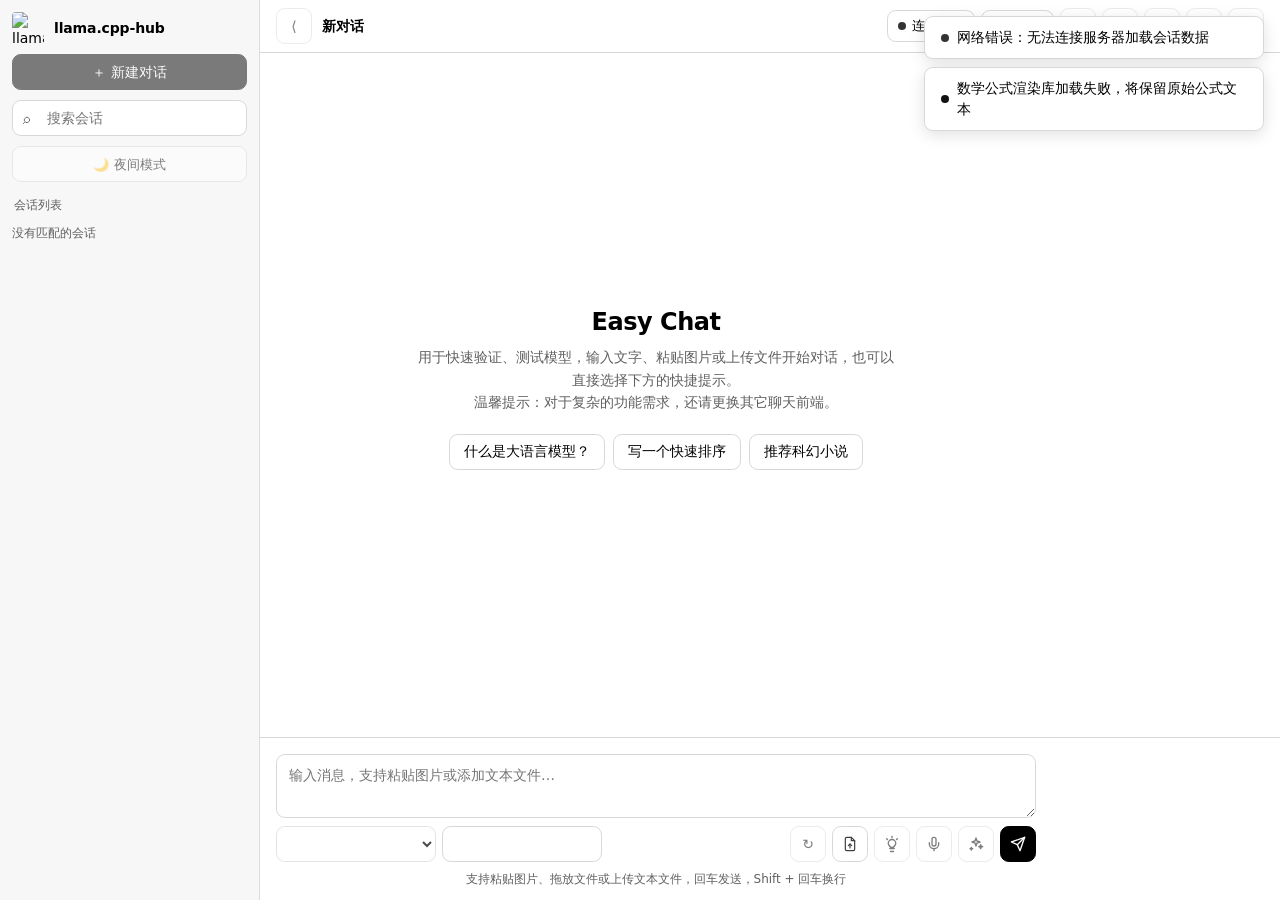
==== src/main/resources/web/chat/index.html @ d07d7110 "增加：Easy Chat的隐私模式下不会在消息标题上显示助手名称" ====
<!DOCTYPE html>
<html lang="zh-CN">
<head>
  <meta charset="UTF-8">
  <meta name="viewport" content="width=device-width, initial-scale=1.0">
  <title data-i18n="page.chat.main.empty.title">Easy Chat</title>
  <link rel="stylesheet" href="./index.css">
  <link rel="stylesheet" href="/css/github.min.css" id="hljsTheme">
  <link rel="stylesheet" href="/css/github-dark.min.css" id="hljsThemeDark" disabled>
</head>
<body>
  <div class="app">
    <aside class="sidebar">
      <div class="brand">
        <a class="brand-left" href="../index.html" aria-label="返回首页" data-i18n-attr="aria-label" data-i18n="page.chat.main.sidebar.back_home">
          <div class="brand-mark">
            <img src="../llama1-icon-transparent.png" alt="llama.cpp-hub" class="brand-mark-image" data-i18n-attr="alt" data-i18n="app.title">
          </div>
          <div class="brand-copy">
            <h1>llama.cpp-hub</h1>
          </div>
        </a>
      </div>

      <button id="newChatBtn" class="primary-button full" type="button" data-i18n="page.chat.main.sidebar.new_chat">＋ 新建对话</button>

      <div class="search-wrap">
        <span>⌕</span>
        <input id="searchInput" type="text" placeholder="搜索会话" data-i18n-attr="placeholder" data-i18n="page.chat.main.sidebar.search_placeholder">
      </div>

      <button id="themeToggleChat" class="ghost-button full" type="button" style="gap:8px;font-size:13px;" onclick="toggleTheme()" data-i18n="page.chat.main.theme.dark">🌙 夜间模式</button>

      <div class="sidebar-label" data-i18n="page.chat.main.sidebar.conversation_list">会话列表</div>
      <ul id="conversationList" class="conversation-list"></ul>
    </aside>

    <main class="main">
      <header class="topbar">
        <div class="topbar-leading">
          <button id="sidebarToggleBtn" class="icon-button sidebar-toggle" type="button" aria-label="打开会话列表" aria-expanded="false" data-i18n-attr="aria-label" data-i18n="page.chat.main.sidebar.open_list">☰</button>
          <div class="topbar-copy">
            <h2 id="conversationTitle">新对话</h2>
          </div>
        </div>
        <div class="topbar-actions">
          <div class="status-chip">
            <span id="statusDot" class="status-dot"></span>
            <span id="statusShortText">未连接</span>
          </div>
          <div id="messageCountChip" class="meta-chip">0 条消息</div>
         <button id="privacyModeBtn" class="icon-button privacy-mode-btn" type="button" aria-label="开启隐私模式" aria-pressed="false" title="隐私模式">
            <svg viewBox="0 0 24 24" fill="none" stroke="currentColor" stroke-width="1.9" stroke-linecap="round" stroke-linejoin="round" aria-hidden="true">
              <path d="M12 3l7 3v5c0 5-3.2 8.7-7 10-3.8-1.3-7-5-7-10V6l7-3z"/>
              <path d="M9 12h6"/>
              <path d="M10 9.5h4"/>
            </svg>
          </button>
          <div id="hwStatWrap" class="menu-wrap hw-stat-wrap">
            <button id="hwStatBtn" class="ghost-button toolbar-icon-button" type="button" aria-label="硬件状态" aria-haspopup="dialog" aria-expanded="false" title="硬件状态" data-i18n-attr="aria-label,title" data-i18n="page.chat.main.topbar.hardware">
              <svg viewBox="0 0 24 24" fill="none" stroke="currentColor" stroke-width="2" stroke-linecap="round" stroke-linejoin="round" aria-hidden="true"><rect x="4" y="4" width="16" height="16" rx="2"/><rect x="9" y="9" width="6" height="6"/><line x1="9" y1="2" x2="9" y2="4"/><line x1="15" y1="2" x2="15" y2="4"/><line x1="9" y1="20" x2="9" y2="22"/><line x1="15" y1="20" x2="15" y2="22"/><line x1="20" y1="9" x2="22" y2="9"/><line x1="20" y1="14" x2="22" y2="14"/><line x1="2" y1="9" x2="4" y2="9"/><line x1="2" y1="14" x2="4" y2="14"/></svg>
            </button>
            <div id="hwStatPanel" class="hw-stat-panel" role="dialog" aria-hidden="true" aria-label="硬件状态" data-i18n-attr="aria-label" data-i18n="page.chat.main.topbar.hardware">
              <div class="hw-stat-head">
                <select id="hwStatNodeSelect" class="hw-stat-node-select" aria-label="选择节点" data-i18n-attr="aria-label" data-i18n="page.chat.main.topbar.hardware_node_select"></select>
                <span id="hwStatTimestamp" class="hw-stat-timestamp"></span>
              </div>
              <div id="hwStatContent" class="hw-stat-content"></div>
            </div>
          </div>
          <div id="exportMenuWrap" class="menu-wrap">
            <button id="exportBtn" class="ghost-button toolbar-icon-button" type="button" aria-label="导出对话" aria-haspopup="menu" aria-expanded="false" title="导出对话" data-i18n-attr="aria-label,title" data-i18n="page.chat.main.topbar.export">
              <svg viewBox="0 0 24 24" fill="none" stroke="currentColor" stroke-width="2" stroke-linecap="round" stroke-linejoin="round" aria-hidden="true"><path d="M21 15v4a2 2 0 0 1-2 2H5a2 2 0 0 1-2-2v-4"/><polyline points="7 10 12 15 17 10"/><line x1="12" y1="15" x2="12" y2="3"/></svg>
            </button>
            <div id="exportMenu" class="thinking-menu" role="menu" aria-hidden="true">
              <button class="thinking-menu-item" type="button" data-export-type="json" role="menuitem">导出为 JSON</button>
              <button class="thinking-menu-item" type="button" data-export-type="png" role="menuitem">导出为 PNG</button>
            </div>
          </div>
          <button id="clearBtn" class="ghost-button toolbar-icon-button" type="button" aria-label="清空对话" title="清空对话" data-i18n-attr="aria-label,title" data-i18n="page.chat.main.topbar.clear">
            <svg viewBox="0 0 24 24" fill="none" stroke="currentColor" stroke-width="2" stroke-linecap="round" stroke-linejoin="round" aria-hidden="true"><polyline points="3 6 5 6 21 6"/><path d="M8 6V4a1 1 0 0 1 1-1h6a1 1 0 0 1 1 1v2"/><path d="M19 6l-1 14a1 1 0 0 1-1 1H7a1 1 0 0 1-1-1L5 6"/><line x1="10" y1="11" x2="10" y2="17"/><line x1="14" y1="11" x2="14" y2="17"/></svg>
          </button>
          <button id="settingsBtn" class="icon-button" type="button" aria-label="设置">⚙</button>
        </div>
      </header>

      <section id="chatScroll" class="chat-scroll">
        <div class="chat-column">
          <div id="emptyState" class="empty-state">
            <div class="empty-card">
              <h3 data-i18n="page.chat.main.empty.title">Easy Chat</h3>
              <p><span data-i18n="page.chat.main.empty.desc1">用于快速验证、测试模型，输入文字、粘贴图片或上传文件开始对话，也可以直接选择下方的快捷提示。</span><br><span data-i18n="page.chat.main.empty.desc2">温馨提示：对于复杂的功能需求，还请更换其它聊天前端。</span></p>
              <div class="empty-hints">
                <button class="empty-hint" data-hint="用简单的语言解释一下什么是大语言模型" data-i18n="page.chat.main.empty.hint_llm">什么是大语言模型？</button>
                <button class="empty-hint" data-hint="帮我写一个 Python 快速排序算法" data-i18n="page.chat.main.empty.hint_sort">写一个快速排序</button>
                <button class="empty-hint" data-hint="给我推荐 5 本经典的科幻小说，并简要说明推荐理由" data-i18n="page.chat.main.empty.hint_scifi">推荐科幻小说</button>
              </div>
            </div>
          </div>
          <div id="messages"></div>
        </div>
      </section>
      <aside id="messageRail" class="message-rail hidden" aria-label="消息列表" data-i18n-attr="aria-label" data-i18n="page.chat.main.message_rail.title">
        <div id="messageRailTrack" class="message-rail-track" aria-hidden="true"></div>
        <div class="message-rail-panel">
          <div class="message-rail-header" data-i18n="page.chat.main.message_rail.title">消息列表</div>
          <div id="messageRailList" class="message-rail-list"></div>
        </div>
      </aside>

      <section class="composer-shell">
        <div class="composer-card">
          <div id="draftImageList" class="draft-image-list hidden"></div>
          <div id="dropZone" class="drop-zone hidden">
            <div class="drop-zone-inner">
              <svg class="drop-zone-icon" viewBox="0 0 24 24" fill="none" stroke="currentColor" stroke-width="1.5" stroke-linecap="round" stroke-linejoin="round"><path d="M21 15v4a2 2 0 0 1-2 2H5a2 2 0 0 1-2-2v-4"/><polyline points="17 8 12 3 7 8"/><line x1="12" y1="3" x2="12" y2="15"/></svg>
              <span data-i18n="page.chat.main.composer.drop_zone">拖放文件到此处</span>
            </div>
          </div>
          <textarea id="promptInput" class="composer-input" placeholder="输入消息，支持粘贴图片或添加文本文件…" data-i18n-attr="placeholder" data-i18n="page.chat.main.composer.placeholder"></textarea>
          <input id="imageInput" class="hidden" type="file" multiple>
          <div class="composer-bar">
            <div class="composer-left">
              <select id="conversationAssistantSelect" class="model-select composer-assistant-select" aria-label="当前会话使用的助手" data-i18n-attr="aria-label" data-i18n="page.chat.main.composer.assistant_select"></select>
              <div id="modelSelectWrap" class="menu-wrap model-select-wrap">
                <button id="modelSelectBtn" class="model-select" type="button" aria-haspopup="listbox" aria-expanded="false" aria-label="选择模型" data-i18n-attr="aria-label" data-i18n="page.chat.main.composer.model_select"></button>
                <div id="modelSelectMenu" class="model-menu" role="listbox" aria-hidden="true">
                  <div class="model-menu-search">
                    <input id="modelSearchInput" type="text" placeholder="搜索模型…" data-i18n-attr="placeholder" data-i18n="page.chat.main.composer.model_search">
                  </div>
                  <div id="modelMenuList" class="model-menu-list"></div>
                </div>
              </div>
            </div>
            <div class="composer-right">
              <button id="refreshModelsBtn" class="icon-button" type="button" aria-label="刷新模型" title="刷新模型" data-i18n-attr="aria-label,title" data-i18n="page.chat.main.composer.refresh">↻</button>
              <button id="imageUploadBtn" class="image-upload-btn" type="button" aria-label="Upload files" title="Upload files" data-i18n-attr="aria-label,title" data-i18n="page.chat.main.composer.upload_files">
                <svg viewBox="0 0 24 24" fill="none" stroke="currentColor" stroke-width="1.8" stroke-linecap="round" stroke-linejoin="round" aria-hidden="true">
                  <path d="M14 2H7a2 2 0 0 0-2 2v16a2 2 0 0 0 2 2h10a2 2 0 0 0 2-2V7z"></path>
                  <path d="M14 2v5h5"></path>
                  <path d="M12 18v-6"></path>
                  <path d="M9.5 14.5 12 12l2.5 2.5"></path>
                </svg>
              </button>
              <div id="thinkingMenuWrap" class="menu-wrap">
                <button id="thinkingToggleBtn" class="icon-button thinking-toggle" type="button" aria-label="思维链" aria-haspopup="menu" aria-expanded="false" title="思维链" data-i18n-attr="aria-label,title" data-i18n="page.chat.main.composer.thinking">
                  <svg class="thinking-toggle-icon" viewBox="0 0 24 24" fill="none" stroke="currentColor" stroke-width="1.8" stroke-linecap="round" stroke-linejoin="round" aria-hidden="true">
                    <path d="M9 18h6"/>
                    <path d="M10 22h4"/>
                    <path d="M8.8 14.8C7.7 13.95 7 12.62 7 11.13C7 8.3 9.24 6 12 6s5 2.3 5 5.13c0 1.49-.7 2.82-1.8 3.67c-.64.5-1.2 1.03-1.52 1.7H10.32c-.32-.67-.88-1.2-1.52-1.7Z"/>
                    <path d="M12 2v1.5"/>
                    <path d="M4.93 4.93l1.06 1.06"/>
                    <path d="M19.07 4.93l-1.06 1.06"/>
                  </svg>
                </button>
                <div id="thinkingMenu" class="thinking-menu" role="menu" aria-hidden="true">
                  <button class="thinking-menu-item" type="button" data-thinking-value="unlimited" role="menuitemradio" data-i18n="page.chat.main.composer.thinking_unlimited">无限制</button>
                  <button class="thinking-menu-item" type="button" data-thinking-value="8192" role="menuitemradio" data-i18n="page.chat.main.composer.thinking_high">高 (8192 tokens)</button>
                  <button class="thinking-menu-item" type="button" data-thinking-value="2048" role="menuitemradio" data-i18n="page.chat.main.composer.thinking_medium">中 (2048 tokens)</button>
                  <button class="thinking-menu-item" type="button" data-thinking-value="512" role="menuitemradio" data-i18n="page.chat.main.composer.thinking_low">低 (512 tokens)</button>
                  <button class="thinking-menu-item" type="button" data-thinking-value="off" role="menuitemradio" data-i18n="page.chat.main.composer.thinking_off">关闭</button>
                </div>
              </div>
              <button id="micRecorderBtn" class="icon-button toolbar-icon-button" type="button" aria-label="录音" title="录音" data-i18n-attr="aria-label,title" data-i18n="page.chat.main.composer.record">
                 <svg viewBox="0 0 24 24" fill="none" stroke="currentColor" stroke-width="2" stroke-linecap="round" stroke-linejoin="round" aria-hidden="true"><path d="M12 2a3 3 0 0 0-3 3v7a3 3 0 0 0 6 0V5a3 3 0 0 0-3-3z"/><path d="M19 10v2a7 7 0 0 1-14 0v-2"/><line x1="12" y1="19" x2="12" y2="22"/></svg>
               </button>
             <button id="autoReplyBtn" class="icon-button toolbar-icon-button" type="button" aria-label="AI 帮答" title="AI 帮答" data-i18n-attr="aria-label,title" data-i18n="page.chat.main.composer.auto_reply">
                  <svg viewBox="0 0 24 24" fill="none" stroke="currentColor" stroke-width="2" stroke-linecap="round" stroke-linejoin="round" aria-hidden="true"><path d="M12 3l1.5 4.5L18 9l-4.5 1.5L12 15l-1.5-4.5L6 9l4.5-1.5L12 3z"/><path d="M19 13l.75 2.25L22 16l-2.25.75L19 19l-.75-2.25L16 16l2.25-.75L19 13z"/><path d="M5 17l.5 1.5L7 19l-1.5.5L5 21l-.5-1.5L3 19l1.5-.5L5 17z"/></svg>
                </button>
               <button id="sendBtn" class="icon-button send-toggle-button" type="button" aria-label="发送" title="发送" data-i18n-attr="aria-label,title" data-i18n="page.chat.main.composer.send">
                <svg viewBox="0 0 24 24" fill="none" stroke="currentColor" stroke-width="2" stroke-linecap="round" stroke-linejoin="round" aria-hidden="true"><line x1="22" y1="2" x2="11" y2="13"/><polygon points="22 2 15 22 11 13 2 9 22 2"/></svg>
              </button>
            </div>
          </div>
        </div>
        <div class="composer-hint" data-i18n="page.chat.main.composer.hint">支持粘贴图片、拖放文件或上传文本文件，回车发送，Shift + 回车换行</div>
      </section>
    </main>
  </div>
  <div id="sidebarBackdrop" class="sidebar-backdrop" aria-hidden="true"></div>

  <div id="toastContainer" class="toast-container" aria-live="polite"></div>

  <div id="audioRecorderModal" class="audio-recorder-modal" aria-hidden="true">
    <div class="audio-recorder-panel">
      <div class="audio-recorder-head">
        <span data-i18n="page.chat.main.recorder.title">🎤 录音</span>
        <button id="audioRecorderCloseBtn" type="button" aria-label="关闭" class="audio-recorder-close" data-i18n-attr="aria-label" data-i18n="page.chat.main.lightbox.close">&times;</button>
      </div>
      <div class="audio-recorder-body">
        <!-- audio-recorder-idle placeholder -->
        <div id="audioRecorderStartBtn" class="audio-recorder-record-btn" type="button" data-i18n="page.chat.main.recorder.start">开始录音</div>
        <!-- audio-recorder-recording -->
        <div id="audioRecorderStatus" class="audio-recorder-status" data-i18n="page.chat.main.recorder.recording">正在录音…</div>
        <!-- audio-recorder-complete -->
        <div id="audioRecorderComplete" class="audio-recorder-complete">
          <button id="audioRecorderDoneBtn" class="audio-recorder-action-btn audio-recorder-confirm" type="button" data-i18n="page.chat.main.recorder.done">完成</button>
        </div>
        <div class="audio-recorder-hint" data-i18n="page.chat.main.recorder.hint">点击"开始录音"后，点击"停止录音"结束。支持 WAV / MP3 格式</div>
      </div>
    </div>
  </div>

  <div id="settingsDrawer" class="drawer" aria-hidden="true">
    <div class="drawer-panel settings-dialog">
      <div class="drawer-head">
        <h3 data-i18n="page.chat.main.settings.title">
          <svg viewBox="0 0 24 24" fill="none" stroke="currentColor" stroke-width="2" stroke-linecap="round" stroke-linejoin="round" style="width:18px;height:18px;vertical-align:-3px;margin-right:6px"><circle cx="12" cy="12" r="3"/><path d="M19.4 15a1.65 1.65 0 0 0 .33 1.82l.06.06a2 2 0 0 1-2.83 2.83l-.06-.06a1.65 1.65 0 0 0-1.82-.33 1.65 1.65 0 0 0-1 1.51V21a2 2 0 0 1-4 0v-.09A1.65 1.65 0 0 0 9 19.4a1.65 1.65 0 0 0-1.82.33l-.06.06a2 2 0 0 1-2.83-2.83l.06-.06A1.65 1.65 0 0 0 4.68 15a1.65 1.65 0 0 0-1.51-1H3a2 2 0 0 1 0-4h.09A1.65 1.65 0 0 0 4.6 9a1.65 1.65 0 0 0-.33-1.82l-.06-.06a2 2 0 0 1 2.83-2.83l.06.06A1.65 1.65 0 0 0 9 4.68a1.65 1.65 0 0 0 1-1.51V3a2 2 0 0 1 4 0v.09a1.65 1.65 0 0 0 1 1.51 1.65 1.65 0 0 0 1.82-.33l.06-.06a2 2 0 0 1 2.83 2.83l-.06.06A1.65 1.65 0 0 0 19.4 9a1.65 1.65 0 0 0 1.51 1H21a2 2 0 0 1 0 4h-.09a1.65 1.65 0 0 0-1.51 1z"/></svg>
          设置
        </h3>
        <button id="closeSettingsBtn" class="icon-button" type="button" aria-label="关闭">×</button>
      </div>

      <div class="settings-body">
        <nav class="settings-tabs" role="tablist">
          <button class="settings-tab active" data-settings-tab="general" role="tab" type="button" data-i18n="page.chat.main.settings.tab.general">
            <svg viewBox="0 0 24 24" fill="none" stroke="currentColor" stroke-width="2" stroke-linecap="round" stroke-linejoin="round"><circle cx="12" cy="12" r="3"/><path d="M19.4 15a1.65 1.65 0 0 0 .33 1.82l.06.06a2 2 0 0 1-2.83 2.83l-.06-.06a1.65 1.65 0 0 0-1.82-.33 1.65 1.65 0 0 0-1 1.51V21a2 2 0 0 1-4 0v-.09A1.65 1.65 0 0 0 9 19.4a1.65 1.65 0 0 0-1.82.33l-.06.06a2 2 0 0 1-2.83-2.83l.06-.06A1.65 1.65 0 0 0 4.68 15a1.65 1.65 0 0 0-1.51-1H3a2 2 0 0 1 0-4h.09A1.65 1.65 0 0 0 4.6 9a1.65 1.65 0 0 0-.33-1.82l-.06-.06a2 2 0 0 1 2.83-2.83l.06.06A1.65 1.65 0 0 0 9 4.68a1.65 1.65 0 0 0 1-1.51V3a2 2 0 0 1 4 0v.09a1.65 1.65 0 0 0 1 1.51 1.65 1.65 0 0 0 1.82-.33l.06-.06a2 2 0 0 1 2.83 2.83l-.06.06A1.65 1.65 0 0 0 19.4 9a1.65 1.65 0 0 0 1.51 1H21a2 2 0 0 1 0 4h-.09a1.65 1.65 0 0 0-1.51 1z"/></svg>
            通用
          </button>
          <button class="settings-tab" data-settings-tab="sampling" role="tab" type="button" data-i18n="page.chat.main.settings.tab.sampling">
            <svg viewBox="0 0 24 24" fill="none" stroke="currentColor" stroke-width="2" stroke-linecap="round" stroke-linejoin="round"><line x1="4" y1="21" x2="4" y2="14"/><line x1="4" y1="10" x2="4" y2="3"/><line x1="12" y1="21" x2="12" y2="12"/><line x1="12" y1="8" x2="12" y2="3"/><line x1="20" y1="21" x2="20" y2="16"/><line x1="20" y1="12" x2="20" y2="3"/><line x1="1" y1="14" x2="7" y2="14"/><line x1="9" y1="8" x2="15" y2="8"/><line x1="17" y1="16" x2="23" y2="16"/></svg>
            采样参数
          </button>
          <button class="settings-tab" data-settings-tab="templates" role="tab" type="button" data-i18n="page.chat.main.settings.tab.templates">
            <svg viewBox="0 0 24 24" fill="none" stroke="currentColor" stroke-width="2" stroke-linecap="round" stroke-linejoin="round"><path d="M4 6h16"/><path d="M4 12h12"/><path d="M4 18h8"/></svg>
            模板
          </button>
          <button class="settings-tab" data-settings-tab="mcp" role="tab" type="button" data-i18n="page.chat.main.settings.tab.mcp">
            <svg viewBox="0 0 24 24" fill="none" stroke="currentColor" stroke-width="2" stroke-linecap="round" stroke-linejoin="round"><path d="M9 18V5l12-2v13"/><path d="M9 9l12-2"/><circle cx="6" cy="18" r="3"/><circle cx="18" cy="16" r="3"/></svg>
            MCP
          </button>
        </nav>

        <div class="settings-content">
          <div class="settings-section active" data-settings-section="general">
            <div class="settings-group">
              <div class="settings-group-title" data-i18n="page.chat.main.settings.general.title">当前助手设置</div>
              <div class="settings-field">
                <div class="settings-field-header">
                  <label for="settingsConversationAssistantSelect" data-i18n="page.chat.main.settings.general.assistant_label">当前会话使用的助手</label>
                </div>
                <p class="settings-field-desc" data-i18n="page.chat.main.settings.general.assistant_desc">切换后，本会话会立即改用所选助手的提示词和采样参数，模型选择保持全局不变</p>
                <select id="settingsConversationAssistantSelect" class="drawer-input" aria-label="设置面板中的当前会话助手" data-i18n-attr="aria-label" data-i18n="page.chat.main.settings.general.assistant_aria"></select>
              </div>
              <div class="settings-field">
                <div class="settings-field-header">
                  <label for="assistantNameInput" data-i18n="page.chat.main.settings.general.name_label">助手名称</label>
                </div>
                <p class="settings-field-desc" data-i18n="page.chat.main.settings.general.name_desc">用于区分不同任务助手，例如“代码评审”“翻译”“写作”</p>
                <div class="assistant-name-row">
                  <div class="settings-inline-actions assistant-inline-actions">
                    <button id="newAssistantBtn" class="icon-button assistant-action-button" type="button" aria-label="新建助手" title="新建助手" data-i18n-attr="aria-label,title" data-i18n="page.chat.main.settings.general.new_assistant">
                      <svg viewBox="0 0 24 24" fill="none" stroke="currentColor" stroke-width="2" stroke-linecap="round" stroke-linejoin="round" aria-hidden="true">
                        <path d="M12 5v14"/>
                        <path d="M5 12h14"/>
                      </svg>
                    </button>
                    <button id="deleteAssistantBtn" class="icon-button assistant-action-button" type="button" aria-label="删除当前助手" title="删除当前助手" data-i18n-attr="aria-label,title" data-i18n="page.chat.main.settings.general.delete_assistant">
                      <svg viewBox="0 0 24 24" fill="none" stroke="currentColor" stroke-width="2" stroke-linecap="round" stroke-linejoin="round" aria-hidden="true">
                        <path d="M3 6h18"/>
                        <path d="M8 6V4h8v2"/>
                        <path d="M19 6l-1 13a1 1 0 0 1-1 1H7a1 1 0 0 1-1-1L5 6"/>
                        <path d="M10 11v6"/>
                        <path d="M14 11v6"/>
                      </svg>
                    </button>
                  </div>
                  <input id="assistantNameInput" class="drawer-input" type="text" maxlength="40" placeholder="例如：代码助手" data-i18n-attr="placeholder" data-i18n="page.chat.main.settings.general.name_placeholder">
                </div>
                <p id="assistantUsageHint" class="settings-field-desc"></p>
              </div>
              <div class="settings-field">
                <div class="settings-field-header">
                  <label for="systemPromptInput" data-i18n="page.chat.main.settings.general.system_label">系统提示词</label>
                </div>
                <p class="settings-field-desc" data-i18n="page.chat.main.settings.general.system_desc">定义当前助手的行为和角色，会在本会话使用该助手时发送</p>
                <textarea id="systemPromptInput" class="drawer-textarea" placeholder="例如：你是一个专业、准确、简洁的中文助手。" data-i18n-attr="placeholder" data-i18n="page.chat.main.settings.general.system_placeholder"></textarea>
              </div>
              <div class="settings-field">
                <div class="settings-field-header">
                  <label data-i18n="page.chat.main.settings.general.stream_label">流式输出</label>
                </div>
                <label class="settings-toggle">
                  <div class="settings-toggle-text">
                    <span data-i18n="page.chat.main.settings.general.stream_toggle">启用流式输出</span>
                    <span class="settings-field-desc" data-i18n="page.chat.main.settings.general.stream_desc">逐字显示模型回复，提供更好的交互体验</span>
                  </div>
                  <span class="toggle-switch">
                    <input id="streamToggle" type="checkbox" checked>
                    <span class="toggle-slider"></span>
                  </span>
                </label>
              </div>
              <div class="settings-field">
                <div class="settings-field-header">
                  <label data-i18n="page.chat.main.settings.general.stream_render_label">流式渲染</label>
                </div>
                <label class="settings-toggle">
                  <div class="settings-toggle-text">
                    <span data-i18n="page.chat.main.settings.general.stream_render_toggle">实时渲染 Markdown</span>
                    <span class="settings-field-desc" data-i18n="page.chat.main.settings.general.stream_render_desc">开启后会在传输过程中持续解析 Markdown；关闭后仅在传输结束时进行完整渲染。</span>
                  </div>
                  <span class="toggle-switch">
                    <input id="streamRenderToggle" type="checkbox" checked>
                    <span class="toggle-slider"></span>
                  </span>
                </label>
              </div>
            </div>
          </div>

          <div class="settings-section" data-settings-section="sampling">
            <div class="settings-group">
              <div class="settings-group-title" data-i18n="page.chat.main.settings.sampling.title">当前助手采样参数</div>
              <div class="settings-field">
                <div class="settings-field-header">
                  <label for="maxTokensInput" data-i18n="page.chat.main.settings.sampling.max_tokens">Max Tokens</label>
                </div>
                <p class="settings-field-desc" data-i18n="page.chat.main.settings.sampling.max_tokens_desc">限制单次回复的最大 token 数量，留空时使用服务端默认值</p>
                <input id="maxTokensInput" class="drawer-input" type="number" step="1" min="1" placeholder="默认" data-i18n-attr="placeholder" data-i18n="page.chat.main.settings.sampling.default_placeholder">
              </div>
              <div class="settings-field">
                <div class="settings-field-header">
                  <label for="temperatureInput" data-i18n="page.chat.main.settings.sampling.temperature">温度 (Temperature)</label>
                </div>
                <p class="settings-field-desc" data-i18n="page.chat.main.settings.sampling.temperature_desc">控制生成文本的随机性。值越高输出越随机，值越低输出越集中确定</p>
                <input id="temperatureInput" class="drawer-input" type="number" step="0.1" min="0" max="2" placeholder="默认" data-i18n-attr="placeholder" data-i18n="page.chat.main.settings.sampling.default_placeholder">
              </div>
              <div class="settings-field">
                <div class="settings-field-header">
                  <label for="topPInput" data-i18n="page.chat.main.settings.sampling.top_p">Top P</label>
                </div>
                <p class="settings-field-desc" data-i18n="page.chat.main.settings.sampling.top_p_desc">核采样阈值，只在累计概率达到阈值的候选 token 中采样</p>
                <input id="topPInput" class="drawer-input" type="number" step="0.05" min="0" max="1" placeholder="默认" data-i18n-attr="placeholder" data-i18n="page.chat.main.settings.sampling.default_placeholder">
              </div>
              <div class="settings-field">
                <div class="settings-field-header">
                  <label for="topKInput" data-i18n="page.chat.main.settings.sampling.top_k">Top K</label>
                </div>
                <p class="settings-field-desc" data-i18n="page.chat.main.settings.sampling.top_k_desc">每一步只保留概率最高的前 K 个候选 token 参与采样</p>
                <input id="topKInput" class="drawer-input" type="number" step="1" min="0" max="2048" placeholder="默认" data-i18n-attr="placeholder" data-i18n="page.chat.main.settings.sampling.default_placeholder">
              </div>
              <div class="settings-field">
                <div class="settings-field-header">
                  <label for="minPInput" data-i18n="page.chat.main.settings.sampling.min_p">Min P</label>
                </div>
                <p class="settings-field-desc" data-i18n="page.chat.main.settings.sampling.min_p_desc">过滤掉概率低于阈值的 token，降低低概率噪声输出</p>
                <input id="minPInput" class="drawer-input" type="number" step="0.01" min="0" max="1" placeholder="默认" data-i18n-attr="placeholder" data-i18n="page.chat.main.settings.sampling.default_placeholder">
              </div>
              <div class="settings-field">
                <div class="settings-field-header">
                  <label for="presencePenaltyInput" data-i18n="page.chat.main.settings.sampling.presence_penalty">Presence Penalty</label>
                </div>
                <p class="settings-field-desc" data-i18n="page.chat.main.settings.sampling.presence_penalty_desc">对已经出现过的 token 施加惩罚，鼓励模型引入新内容</p>
                <input id="presencePenaltyInput" class="drawer-input" type="number" step="0.1" min="-2" max="2" placeholder="默认" data-i18n-attr="placeholder" data-i18n="page.chat.main.settings.sampling.default_placeholder">
              </div>
              <div class="settings-field">
                <div class="settings-field-header">
                  <label for="repeatPenaltyInput" data-i18n="page.chat.main.settings.sampling.repeat_penalty">Repeat Penalty</label>
                </div>
                <p class="settings-field-desc" data-i18n="page.chat.main.settings.sampling.repeat_penalty_desc">抑制近期重复 token，减少模型连续复述相同内容</p>
                <input id="repeatPenaltyInput" class="drawer-input" type="number" step="0.05" min="0" max="10" placeholder="默认" data-i18n-attr="placeholder" data-i18n="page.chat.main.settings.sampling.default_placeholder">
              </div>
              <div class="settings-field">
                <div class="settings-field-header">
                  <label for="frequencyPenaltyInput" data-i18n="page.chat.main.settings.sampling.frequency_penalty">Frequency Penalty</label>
                </div>
                <p class="settings-field-desc" data-i18n="page.chat.main.settings.sampling.frequency_penalty_desc">根据 token 出现频率增加惩罚，降低模板化和高频重复表达</p>
                <input id="frequencyPenaltyInput" class="drawer-input" type="number" step="0.1" min="-2" max="2" placeholder="默认" data-i18n-attr="placeholder" data-i18n="page.chat.main.settings.sampling.default_placeholder">
              </div>
              <div class="settings-field">
                <div class="settings-field-header">
                  <label for="stopSequencesInput" data-i18n="page.chat.main.settings.sampling.stop_sequences">Stop Sequences</label>
                </div>
                <p class="settings-field-desc" data-i18n="page.chat.main.settings.sampling.stop_sequences_desc">每行填写一个停止序列，命中后模型会停止继续生成</p>
                <textarea id="stopSequencesInput" class="drawer-textarea" placeholder="每行一个 stop 序列" data-i18n-attr="placeholder" data-i18n="page.chat.main.settings.sampling.stop_sequences_placeholder"></textarea>
              </div>
            </div>
          </div>

          <div class="settings-section" data-settings-section="templates">
            <div class="settings-group">
              <div class="settings-group-title" data-i18n="page.chat.main.settings.templates.section_title">消息模板</div>
              <div class="settings-field">
                <div class="settings-field-header">
                  <label data-i18n="page.chat.main.settings.templates.timestamp_label">附带实时时间</label>
                </div>
                <label class="settings-toggle">
                  <div class="settings-toggle-text">
                    <span data-i18n="page.chat.main.settings.templates.timestamp_toggle">附带实时时间</span>
                    <span class="settings-field-desc" data-i18n="page.chat.main.settings.templates.timestamp_desc">启用后，发送消息时会在消息最前面自动插入当前时间戳</span>
                  </div>
                  <span class="toggle-switch">
                    <input id="timestampToggle" type="checkbox">
                    <span class="toggle-slider"></span>
                  </span>
                </label>
              </div>
              <div class="settings-field">
                <div class="settings-field-header">
                  <label data-i18n="page.chat.main.settings.templates.title_gen_label">开启标题生成</label>
                </div>
                <label class="settings-toggle">
                  <div class="settings-toggle-text">
                    <span data-i18n="page.chat.main.settings.templates.title_gen_toggle">AI 自动生成对话标题</span>
                    <span class="settings-field-desc" data-i18n="page.chat.main.settings.templates.title_gen_desc">启用后，AI 会在首次回复完成后自动为会话生成标题</span>
                  </div>
                  <span class="toggle-switch">
                    <input id="titleGenToggle" type="checkbox">
                    <span class="toggle-slider"></span>
                  </span>
                </label>
              </div>
              <div class="settings-field">
                <div class="settings-field-header">
                  <label for="titleGenModelSelect" data-i18n="page.chat.main.settings.templates.title_gen_model_label">标题生成模型</label>
                </div>
                <p class="settings-field-desc" data-i18n="page.chat.main.settings.templates.title_gen_model_desc">选择用于生成标题的模型，留空则使用当前对话模型</p>
                <select id="titleGenModelSelect" class="drawer-input"></select>
              </div>
              <div class="settings-field">
                <div class="settings-field-header">
                  <label data-i18n="page.chat.main.settings.templates.auto_reply_label">开启 AI 帮答</label>
                </div>
                <label class="settings-toggle">
                  <div class="settings-toggle-text">
                    <span data-i18n="page.chat.main.settings.templates.auto_reply_toggle">AI 帮答</span>
                    <span class="settings-field-desc" data-i18n="page.chat.main.settings.templates.auto_reply_desc">启用后，点击输入框旁的帮答按钮，AI 将根据对话上下文自动生成回复内容</span>
                  </div>
                  <span class="toggle-switch">
                    <input id="autoReplyToggle" type="checkbox">
                    <span class="toggle-slider"></span>
                  </span>
                </label>
              </div>
              <div class="settings-field">
                <div class="settings-field-header">
                  <label for="autoReplyModelSelect" data-i18n="page.chat.main.settings.templates.auto_reply_model_label">帮答模型</label>
                </div>
                <p class="settings-field-desc" data-i18n="page.chat.main.settings.templates.auto_reply_model_desc">选择用于生成帮答内容的模型，留空则使用当前对话模型</p>
                <select id="autoReplyModelSelect" class="drawer-input"></select>
              </div>
            </div>
          </div>

          <div class="settings-section" data-settings-section="mcp">
            <div class="settings-group">
              <div class="settings-group-title" data-i18n="page.chat.main.settings.mcp.title">MCP</div>
              <div class="settings-field">
                <div class="settings-field-header">
                  <label data-i18n="page.chat.main.settings.mcp.config_label">MCP 服务配置</label>
                </div>
                <p class="settings-field-desc" data-i18n="page.chat.main.settings.mcp.config_desc">支持 SSE 与 Streamable HTTP，可在新增弹窗中通过 JSON 配置 URL、请求头、超时参数等信息</p>
                <div class="mcp-connect-row">
                  <button id="mcpOpenAddDialogBtn" class="primary-button" type="button" data-i18n="page.chat.main.settings.mcp.add_server">新增 MCP 服务器</button>
                  <button id="mcpRefreshBtn" class="ghost-button" type="button" data-i18n="page.chat.main.settings.mcp.refresh">刷新</button>
                </div>
              </div>
              <div class="settings-field">
                <div class="settings-field-header">
                  <label data-i18n="page.chat.main.settings.mcp.tools_label">MCP 工具</label>
                </div>
                <p id="mcpSummary" class="settings-field-desc" data-i18n="page.chat.main.settings.mcp.tools_empty">当前助手未启用 MCP 工具</p>
                <div id="mcpServerList" class="mcp-server-list"></div>
              </div>
            </div>
          </div>
        </div>
      </div>

      <div class="drawer-footer">
        <span id="settingsStorageHint" class="settings-storage-hint"></span>
        <div class="drawer-actions">
          <button id="saveSettingsBtn" class="primary-button" type="button" data-i18n="page.chat.main.settings.save">保存设置</button>
        </div>
      </div>
    </div>
  </div>

  <div id="mcpAddDialog" class="mcp-dialog-backdrop" aria-hidden="true">
    <div class="mcp-dialog" role="dialog" aria-modal="true" aria-labelledby="mcpAddDialogTitle">
      <div class="mcp-dialog-head">
        <h4 id="mcpAddDialogTitle" data-i18n="page.chat.main.mcp_dialog.title">新增 MCP 服务器</h4>
        <button id="mcpDialogCloseBtn" class="icon-button mcp-dialog-close" type="button" aria-label="关闭">✕</button>
      </div>
      <div class="mcp-dialog-body">
        <p class="settings-field-desc" data-i18n="page.chat.main.mcp_dialog.desc">仅支持 Streamable HTTP 与 SSE。JSON 中 transport 仅允许 streamable_http 或 sse。</p>
        <div class="settings-field">
          <div class="settings-field-header">
            <label for="mcpServerNameInput" data-i18n="page.chat.main.mcp_dialog.name_label">服务器名称</label>
          </div>
          <input id="mcpServerNameInput" class="drawer-input" type="text" placeholder="例如：Weather Service" data-i18n-attr="placeholder" data-i18n="page.chat.main.mcp_dialog.name_placeholder">
        </div>
        <div class="mcp-template-actions">
          <button id="mcpDefaultHelpBtn" class="icon-button mcp-help-circle-btn" type="button" aria-label="帮助" title="帮助" data-i18n-attr="aria-label,title" data-i18n="page.chat.main.mcp_dialog.help_button">?</button>
          <div class="mcp-template-actions-right">
            <button id="mcpAddDefaultMcpBtn" class="ghost-button primary" type="button" data-i18n="page.chat.main.mcp_dialog.add_default">添加默认MCP服务</button>
            <button id="mcpUseStreamableTemplateBtn" class="ghost-button" type="button" data-i18n="page.chat.main.mcp_dialog.streamable_template">Streamable HTTP 模板</button>
            <button id="mcpUseSseTemplateBtn" class="ghost-button" type="button" data-i18n="page.chat.main.mcp_dialog.sse_template">SSE 模板</button>
          </div>
        </div>
        <textarea id="mcpJsonInput" class="drawer-textarea mcp-json-input" spellcheck="false" aria-label="MCP JSON 配置" data-i18n-attr="aria-label" data-i18n="page.chat.main.mcp_dialog.json_aria"></textarea>
      </div>
      <div class="mcp-dialog-footer">
        <button id="mcpDialogCancelBtn" class="ghost-button" type="button" data-i18n="page.chat.main.mcp_dialog.cancel">取消</button>
        <button id="mcpDialogSaveBtn" class="primary-button" type="button" data-i18n="page.chat.main.mcp_dialog.save_connect">保存并连接</button>
      </div>
    </div>
  </div>
  <div id="mcpHelpDialog" class="mcp-dialog-backdrop" aria-hidden="true">
    <div class="mcp-dialog mcp-help-dialog" role="dialog" aria-modal="true" aria-labelledby="mcpHelpDialogTitle">
      <div class="mcp-dialog-head">
        <h4 id="mcpHelpDialogTitle" data-i18n="page.chat.main.mcp_dialog.help_title">提示</h4>
        <button id="mcpHelpCloseBtn" class="icon-button mcp-dialog-close" type="button" aria-label="关闭">✕</button>
      </div>
      <div class="mcp-dialog-body">
        <p data-i18n="page.chat.main.mcp_dialog.help_content">需要开启MCP服务，在设置->服务器 中启用才可以哦！</p>
      </div>
      <div class="mcp-dialog-footer">
        <button id="mcpHelpOkBtn" class="primary-button" type="button" data-i18n="page.chat.main.mcp_dialog.help_ok">知道了</button>
      </div>
    </div>
  </div>
  <div class="image-lightbox" id="imageLightbox" role="dialog" aria-modal="true" aria-label="图片预览" data-i18n-attr="aria-label" data-i18n="page.chat.main.lightbox.aria">
    <button class="image-lightbox-close" id="imageLightboxClose" type="button" aria-label="关闭" data-i18n-attr="aria-label" data-i18n="page.chat.main.lightbox.close">&times;</button>
    <img class="image-lightbox-img" id="imageLightboxImg" src="" alt="预览" data-i18n-attr="alt" data-i18n="page.chat.main.lightbox.alt">
  </div>
  <div class="image-lightbox" id="videoLightbox" role="dialog" aria-modal="true" aria-label="视频预览">
    <button class="image-lightbox-close" id="videoLightboxClose" type="button" aria-label="关闭">&times;</button>
    <video id="videoLightboxPlayer" controls preload="metadata" style="max-width:min(92vw, 1100px);max-height:88vh;width:auto;height:auto;border-radius:16px;background:#000;box-shadow:0 18px 48px rgba(0,0,0,0.35);"></video>
    <div id="videoLightboxFallback" style="display:none;max-width:min(92vw, 720px);padding:20px 22px;border-radius:16px;background:rgba(255,255,255,0.96);box-shadow:0 18px 48px rgba(0,0,0,0.22);color:#222;text-align:center;">
      <div style="font-size:15px;font-weight:600;">当前浏览器无法直接预览该视频</div>
      <div style="margin-top:8px;font-size:13px;color:#666;">请下载后使用本地播放器打开</div>
      <a id="videoLightboxDownload" href="#" download="video.mp4" style="display:inline-flex;align-items:center;justify-content:center;margin-top:14px;padding:10px 16px;border-radius:999px;background:#111;color:#fff;text-decoration:none;font-size:14px;font-weight:600;">下载视频</a>
    </div>
    <pre id="videoLightboxDiagnostics" style="display:none;margin-top:12px;max-width:min(92vw, 1100px);max-height:26vh;overflow:auto;padding:12px 14px;border-radius:12px;background:rgba(0,0,0,0.72);color:#d7e3f4;font:12px/1.5 ui-monospace,SFMono-Regular,Menlo,Consolas,monospace;white-space:pre-wrap;"></pre>
  </div>
  <script src="/js/html2canvas.min.js"></script>
  <script src="/js/marked.umd.js"></script>
  <script src="/js/highlight.min.js"></script>
  <script src="./chat-mcp.js"></script>
  <script src="./audio-recorder.js"></script>
  <script src="/js/i18n.js"></script>
  <script>
    window.I18N = window.I18N || { t: function(key, fallback) { return fallback ?? key; } };

    const CHAT_ENDPOINT = '/v1/chat/completions';
    const STREAM_CHAT_ENDPOINT = '/api/chat/stream-chat';
    const MODELS_ENDPOINT = '/v1/models';
    const EASY_CHAT_STATE_ENDPOINT = '/api/chat/state';
    const EASY_CHAT_STATE_REVISION_ENDPOINT = '/api/chat/state/revision';
    const EASY_CHAT_CONVERSATION_ENDPOINT = '/api/chat/conversation';
    const EASY_CHAT_SYNC_ENDPOINT = '/api/chat/sync';
    const EASY_CHAT_DELETE_ENDPOINT = '/api/chat/delete';
    const EASY_CHAT_MESSAGE_UPDATE_ENDPOINT = '/api/chat/message/update';
    const EASY_CHAT_GENERATE_TITLE_ENDPOINT = '/api/chat/generate-title';
    const NODE_LIST_ENDPOINT = '/api/node/list';
    const SYSINFO_ENDPOINT = '/api/sys/sysinfo';
    const HW_REFRESH_INTERVAL_MS = 1000;
    const STATE_REVISION_CONFLICT_CODE = 'STATE_REVISION_CONFLICT';
    const STATE_REVISION_TIMEOUT_MS = 2000;
    const STATE_LOAD_TIMEOUT_MS = 30000;
    const STATE_SAVE_TIMEOUT_MS = 20000;
    const MAX_IMAGE_COUNT = 6;
    const MAX_IMAGE_SIZE = 10 * 1024 * 1024;
    const MAX_TEXT_FILE_SIZE = 512 * 1024;
    const MAX_AUDIO_SIZE = Infinity;
    const MAX_VIDEO_SIZE = Infinity;
    const TEXT_FILE_EXTENSIONS = new Set(['txt', 'md', 'markdown', 'json', 'js', 'ts', 'tsx', 'jsx', 'java', 'py', 'go', 'rs', 'c', 'cpp', 'h', 'hpp', 'cs', 'sh', 'bat', 'ps1', 'yaml', 'yml', 'xml', 'html', 'css', 'sql', 'log']);
    let stateSaveTimer = 0;
    let stateSaveRetryTimer = 0;
    let messageRailLeaveTimer = 0;
    let stateSaveInFlight = false;
    let pendingStatePayload = null;
    let stateRevision = '';
    let stateLoadedFromServer = false;
    let stateLoadInProgress = false;
    let conversationLoadInProgress = false;

    const state = {
      model: '',
      temperature: '',
      maxTokens: '',
      topP: '',
      topK: '',
      minP: '',
      presencePenalty: '',
      repeatPenalty: '',
      frequencyPenalty: '',
      stopSequences: '',
      stream: true,
      streamRender: true,
      enableThinking: 'off',
      enableTimestamp: false,
     enableTitleGen: false,
       titleGenModel: '',
       enableAutoReply: true,
       autoReplyModel: '',
       systemPrompt: '',
      mcpServerUrls: [],
      search: '',
      privacyMode: false,
      conversations: [],
      currentConversationId: '',
      assistants: [],
      abortController: null,
      isSending: false,
      isGeneratingTitle: false,
      isRecording: false,
      editingMessageIndex: null,
      editingMessageDraft: null,
      draftImages: [],
      draftTextFiles: [],
      draftAudioFiles: [],
      draftVideoFiles: [],
      chatAutoScroll: true,
      conversationMenuId: '',
      sidebarOpen: false,
      sidebarCollapsed: false
    };

    let modelCapabilitiesMap = {};
    let modelNodeIdMap = {};
    let modelOptions = [];
    let modelSearchTerm = '';
    let modelLoadingKeys = new Set();
    let modelLoadPollTimers = {};
    let hwNodes = [{ nodeId: '', name: '本机', status: 'ONLINE' }];
    let hwSelectedNodeId = '';
    let hwRefreshTimer = 0;
    let hwFetching = false;
    let hwNodesLoaded = false;

    function stripModelNodeSuffix(modelValue) {
      const rawModel = typeof modelValue === 'string' ? modelValue.trim() : '';
      if (!rawModel) {
        return '';
      }
      const sep = rawModel.lastIndexOf('::');
      return sep >= 0 ? rawModel.substring(0, sep) : rawModel;
    }

    function isAudioSupported() {
      const modelName = stripModelNodeSuffix(state.model);
      if (!modelName) {
        return false;
      }
      const caps = modelCapabilitiesMap[modelName];
      if (!caps || typeof caps !== 'object') {
        return false;
      }
      return caps.audio === true;
    }

    function syncMicRecorderButton() {
      if (!els.micRecorderBtn) {
        return;
      }
      const supported = isAudioSupported();
      els.micRecorderBtn.disabled = !supported;
      els.micRecorderBtn.title = supported ? window.I18N.t('page.chat.main.composer.record', '录音') : window.I18N.t('page.chat.main.status.audio_unsupported', '当前模型不支持音频');
    }

    function syncAutoReplyButton() {
      if (!els.autoReplyBtn) {
        return;
      }
      els.autoReplyBtn.style.display = state.enableAutoReply ? '' : 'none';
    }

    const els = {
      settingsBtn: document.getElementById('settingsBtn'),
      newChatBtn: document.getElementById('newChatBtn'),
      searchInput: document.getElementById('searchInput'),
      conversationList: document.getElementById('conversationList'),
      refreshModelsBtn: document.getElementById('refreshModelsBtn'),
      imageUploadBtn: document.getElementById('imageUploadBtn'),
      imageInput: document.getElementById('imageInput'),
      conversationTitle: document.getElementById('conversationTitle'),
      statusDot: document.getElementById('statusDot'),
      statusShortText: document.getElementById('statusShortText'),
      messageCountChip: document.getElementById('messageCountChip'),
      privacyModeBtn: document.getElementById('privacyModeBtn'),
      sidebarToggleBtn: document.getElementById('sidebarToggleBtn'),
      sidebarBackdrop: document.getElementById('sidebarBackdrop'),
      emptyState: document.getElementById('emptyState'),
      messages: document.getElementById('messages'),
      promptInput: document.getElementById('promptInput'),
      draftImageList: document.getElementById('draftImageList'),
      modelSelectWrap: document.getElementById('modelSelectWrap'),
      modelSelectBtn: document.getElementById('modelSelectBtn'),
      modelSelectMenu: document.getElementById('modelSelectMenu'),
      modelMenuList: document.getElementById('modelMenuList'),
      modelSearchInput: document.getElementById('modelSearchInput'),
      hwStatWrap: document.getElementById('hwStatWrap'),
      hwStatBtn: document.getElementById('hwStatBtn'),
      hwStatPanel: document.getElementById('hwStatPanel'),
      hwStatNodeSelect: document.getElementById('hwStatNodeSelect'),
      hwStatTimestamp: document.getElementById('hwStatTimestamp'),
      hwStatContent: document.getElementById('hwStatContent'),
      exportBtn: document.getElementById('exportBtn'),
      clearBtn: document.getElementById('clearBtn'),
      sendBtn: document.getElementById('sendBtn'),
      micRecorderBtn: document.getElementById('micRecorderBtn'),
      audioRecorderModal: document.getElementById('audioRecorderModal'),
      audioRecorderCloseBtn: document.getElementById('audioRecorderCloseBtn'),
    audioRecorderStartBtn: document.getElementById('audioRecorderStartBtn'),
    audioRecorderStatus: document.getElementById('audioRecorderStatus'),
      audioRecorderComplete: document.getElementById('audioRecorderComplete'),
      audioRecorderDoneBtn: document.getElementById('audioRecorderDoneBtn'),
      chatScroll: document.getElementById('chatScroll'),
      settingsDrawer: document.getElementById('settingsDrawer'),
      closeSettingsBtn: document.getElementById('closeSettingsBtn'),
      thinkingMenuWrap: document.getElementById('thinkingMenuWrap'),
      thinkingToggleBtn: document.getElementById('thinkingToggleBtn'),
      thinkingMenu: document.getElementById('thinkingMenu'),
      temperatureInput: document.getElementById('temperatureInput'),
      maxTokensInput: document.getElementById('maxTokensInput'),
      topPInput: document.getElementById('topPInput'),
      topKInput: document.getElementById('topKInput'),
      minPInput: document.getElementById('minPInput'),
      presencePenaltyInput: document.getElementById('presencePenaltyInput'),
      repeatPenaltyInput: document.getElementById('repeatPenaltyInput'),
      frequencyPenaltyInput: document.getElementById('frequencyPenaltyInput'),
      stopSequencesInput: document.getElementById('stopSequencesInput'),
      streamToggle: document.getElementById('streamToggle'),
      streamRenderToggle: document.getElementById('streamRenderToggle'),
      systemPromptInput: document.getElementById('systemPromptInput'),
      conversationAssistantSelect: document.getElementById('conversationAssistantSelect'),
      settingsConversationAssistantSelect: document.getElementById('settingsConversationAssistantSelect'),
      newAssistantBtn: document.getElementById('newAssistantBtn'),
      deleteAssistantBtn: document.getElementById('deleteAssistantBtn'),
      assistantNameInput: document.getElementById('assistantNameInput'),
      assistantUsageHint: document.getElementById('assistantUsageHint'),
      settingsStorageHint: document.getElementById('settingsStorageHint'),
      saveSettingsBtn: document.getElementById('saveSettingsBtn'),
      mcpOpenAddDialogBtn: document.getElementById('mcpOpenAddDialogBtn'),
      mcpAddDialog: document.getElementById('mcpAddDialog'),
      mcpDialogCloseBtn: document.getElementById('mcpDialogCloseBtn'),
      mcpDialogCancelBtn: document.getElementById('mcpDialogCancelBtn'),
       mcpDialogSaveBtn: document.getElementById('mcpDialogSaveBtn'),
      mcpServerNameInput: document.getElementById('mcpServerNameInput'),
        mcpJsonInput: document.getElementById('mcpJsonInput'),
       mcpAddDefaultMcpBtn: document.getElementById('mcpAddDefaultMcpBtn'),
       mcpDefaultHelpBtn: document.getElementById('mcpDefaultHelpBtn'),
       mcpHelpDialog: document.getElementById('mcpHelpDialog'),
       mcpHelpCloseBtn: document.getElementById('mcpHelpCloseBtn'),
       mcpHelpOkBtn: document.getElementById('mcpHelpOkBtn'),
       mcpUseStreamableTemplateBtn: document.getElementById('mcpUseStreamableTemplateBtn'),
      mcpUseSseTemplateBtn: document.getElementById('mcpUseSseTemplateBtn'),
      mcpRefreshBtn: document.getElementById('mcpRefreshBtn'),
      mcpSummary: document.getElementById('mcpSummary'),
      mcpServerList: document.getElementById('mcpServerList'),
      timestampToggle: document.getElementById('timestampToggle'),
      titleGenToggle: document.getElementById('titleGenToggle'),
      titleGenModelSelect: document.getElementById('titleGenModelSelect'),
      autoReplyBtn: document.getElementById('autoReplyBtn'),
      autoReplyToggle: document.getElementById('autoReplyToggle'),
      autoReplyModelSelect: document.getElementById('autoReplyModelSelect'),
      messageRail: document.getElementById('messageRail'),
      messageRailTrack: document.getElementById('messageRailTrack'),
      messageRailList: document.getElementById('messageRailList')
    };

    let mcpModule = null;

    function isChatNearBottom() {
      if (!els.chatScroll) {
        return true;
      }
      const threshold = 24;
      const distance = els.chatScroll.scrollHeight - els.chatScroll.scrollTop - els.chatScroll.clientHeight;
      return distance <= threshold;
    }

    function syncChatAutoScroll() {
      state.chatAutoScroll = isChatNearBottom();
    }

    function scrollChatToBottom(force) {
      if (!force && !state.chatAutoScroll) {
        return;
      }
      requestAnimationFrame(() => {
        els.chatScroll.scrollTop = els.chatScroll.scrollHeight;
        state.chatAutoScroll = true;
      });
    }

    function showToast(type, message) {
      const container = document.getElementById('toastContainer');
      if (!container) return;
      const toast = document.createElement('div');
      toast.className = 'toast ' + (type || 'info');
      toast.innerHTML = '<span class="toast-dot"></span><span>' + escapeHtml(message) + '</span>';
      container.appendChild(toast);
      const dismiss = () => {
        toast.classList.add('exiting');
        toast.addEventListener('animationend', () => toast.remove(), { once: true });
      };
      const timer = setTimeout(dismiss, 3200);
      toast.addEventListener('click', () => { clearTimeout(timer); dismiss(); });
    }

    function escapeHtml(value) {
      return String(value ?? '')
        .replace(/&/g, '&amp;')
        .replace(/</g, '&lt;')
        .replace(/>/g, '&gt;')
        .replace(/"/g, '&quot;')
        .replace(/'/g, '&#39;');
    }

    const MATH_TOKEN_PREFIX = 'LLAMAMATHTOKEN';
    let mathJaxLoading = false;
    let mathJaxLoadAttempt = 0;
    let mathTypesetTimer = 0;
    const pendingMathRoots = new Set();

    function ensureMathJax() {
      if (window.MathJax?.typesetPromise || mathJaxLoading) {
        return;
      }
      mathJaxLoading = true;
      window.MathJax = window.MathJax || {};
      window.MathJax.startup = {
        typeset: false
      };
      window.MathJax.tex = {
        inlineMath: [['$', '$'], ['\\(', '\\)']],
        displayMath: [['$$', '$$'], ['\\[', '\\]']],
        processEscapes: true,
        ...(window.MathJax.tex || {})
      };
      window.MathJax.svg = {
        fontCache: 'global',
        ...(window.MathJax.svg || {})
      };
      window.MathJax.options = {
        skipHtmlTags: ['script', 'noscript', 'style', 'textarea', 'pre', 'code'],
        ...(window.MathJax.options || {})
      };

      const sources = [
        '/js/tex-svg.js',
        '../js/tex-svg.js'
      ];
      const script = document.createElement('script');
      script.src = sources[mathJaxLoadAttempt];
      script.defer = true;
      script.onload = () => {
        mathJaxLoading = false;
        flushMathTypeset();
      };
      script.onerror = () => {
        script.remove();
        if (mathJaxLoadAttempt < sources.length - 1) {
          mathJaxLoadAttempt += 1;
          mathJaxLoading = false;
          ensureMathJax();
          return;
        }
        mathJaxLoading = false;
        showToast('info', window.I18N.t('page.chat.main.toast.math_failed', '数学公式渲染库加载失败，将保留原始公式文本'));
      };
      document.head.appendChild(script);
    }

    function requestMathTypeset(root) {
      if (!root) {
        return;
      }
      pendingMathRoots.add(root);
      ensureMathJax();
      if (mathTypesetTimer) {
        clearTimeout(mathTypesetTimer);
      }
      mathTypesetTimer = window.setTimeout(() => {
        flushMathTypeset();
      }, 120);
    }

    function flushMathTypeset() {
      if (mathTypesetTimer) {
        clearTimeout(mathTypesetTimer);
        mathTypesetTimer = 0;
      }
      if (!pendingMathRoots.size || !window.MathJax?.typesetPromise) {
        return;
      }
      const roots = Array.from(pendingMathRoots).filter(root => root?.isConnected);
      pendingMathRoots.clear();
      if (!roots.length) {
        return;
      }
      if (typeof window.MathJax.typesetClear === 'function') {
        try {
          window.MathJax.typesetClear(roots);
        } catch (error) {
        }
      }
      window.MathJax.typesetPromise(roots).catch(() => {
      });
    }

    function createMathToken(kind, formula, store) {
      const token = MATH_TOKEN_PREFIX + String(store.length) + 'END';
      store.push({
        token,
        kind,
        formula: String(formula ?? '')
      });
      return token;
    }

    function findClosingDelimiter(text, start, delimiter, allowNewlines) {
      for (let index = start; index <= text.length - delimiter.length; index += 1) {
        if (text.startsWith(delimiter, index) && text[index - 1] !== '\\') {
          return index;
        }
        if (!allowNewlines && text[index] === '\n') {
          break;
        }
      }
      return -1;
    }

    function replaceMathInPlainText(text, store) {
      const input = String(text ?? '');
      let result = '';
      let index = 0;
      while (index < input.length) {
        if (input.startsWith('\\[', index)) {
          const close = findClosingDelimiter(input, index + 2, '\\]', true);
          if (close >= 0) {
            const formula = input.slice(index + 2, close);
            result += createMathToken('display', formula, store);
            index = close + 2;
            continue;
          }
        }
        if (input.startsWith('$$', index)) {
          const close = findClosingDelimiter(input, index + 2, '$$', true);
          if (close >= 0) {
            const formula = input.slice(index + 2, close);
            result += createMathToken('display', formula, store);
            index = close + 2;
            continue;
          }
        }
        if (input.startsWith('\\(', index)) {
          const close = findClosingDelimiter(input, index + 2, '\\)', false);
          if (close >= 0) {
            const formula = input.slice(index + 2, close);
            result += createMathToken('inline', formula, store);
            index = close + 2;
            continue;
          }
        }
        if (input[index] === '$' && input[index - 1] !== '\\' && input[index + 1] !== '$') {
          const nextChar = input[index + 1] || '';
          if (nextChar && !/\s/.test(nextChar)) {
            let close = -1;
            for (let cursor = index + 1; cursor < input.length; cursor += 1) {
              if (input[cursor] === '\n') {
                break;
              }
              if (input[cursor] === '$' && input[cursor - 1] !== '\\' && input[cursor - 1] && !/\s/.test(input[cursor - 1])) {
                close = cursor;
                break;
              }
            }
            if (close > index + 1) {
              const formula = input.slice(index + 1, close);
              result += createMathToken('inline', formula, store);
              index = close + 1;
              continue;
            }
          }
        }
        result += input[index];
        index += 1;
      }
      return result;
    }

    function normalizeQuotedEmphasis(text) {
      const source = String(text ?? '');
      const pattern = /(\*\*([^\n]+?)\*\*)|(\*([^\n]+?)\*)/g;
      let result = '';
      let cursor = 0;
      let changed = false;
      let match;

      while ((match = pattern.exec(source)) !== null) {
        const raw = match[0];
        const inner = match[2] ?? match[4] ?? '';
        const isStrong = !!match[1];
        const start = match.index;
        const end = start + raw.length;
        const prevChar = start > 0 ? source[start - 1] : '';
        const nextChar = end < source.length ? source[end] : '';
        const hasBoundaryConflict = prevChar === '*' || nextChar === '*';
        const hasOuterWhitespace = !inner || /^\s/.test(inner) || /\s$/.test(inner);
        const hasNestedMarkdown = /[`[\]<>]/.test(inner) || /\[[^\]]*\]\([^)]*\)/.test(inner);

        if (hasBoundaryConflict || hasOuterWhitespace || hasNestedMarkdown) {
          continue;
        }

        result += source.slice(cursor, start);
        result += isStrong
          ? '<strong>' + escapeHtml(inner) + '</strong>'
          : '<em>' + escapeHtml(inner) + '</em>';
        cursor = end;
        changed = true;
      }

      if (!changed) {
        return source;
      }

      result += source.slice(cursor);
      return result;
    }

    function protectMathSegments(text) {
      const source = String(text ?? '').replace(/\r\n/g, '\n');
      const mathStore = [];
      const fencedPattern = /(```[\s\S]*?```|~~~[\s\S]*?~~~)/g;
      let result = '';
      let lastIndex = 0;
      let match;
      while ((match = fencedPattern.exec(source)) !== null) {
        const plainSegment = source.slice(lastIndex, match.index);
        result += plainSegment.split(/(`[^`\n]+`)/g).map(segment => {
          if (/^`[^`\n]+`$/.test(segment)) {
            return segment;
          }
          return replaceMathInPlainText(segment, mathStore);
        }).join('');
        result += match[0];
        lastIndex = match.index + match[0].length;
      }
      const tail = source.slice(lastIndex);
      result += tail.split(/(`[^`\n]+`)/g).map(segment => {
        if (/^`[^`\n]+`$/.test(segment)) {
          return segment;
        }
        return replaceMathInPlainText(segment, mathStore);
      }).join('');
      return {
        text: result,
        math: mathStore
      };
    }

    function restoreMathTokens(html, mathStore) {
      let output = String(html ?? '');
      for (const item of mathStore) {
        const escapedFormula = escapeHtml(item.formula);
        const wrappedFormula = item.kind === 'display'
          ? '<span class="math-display">\\[' + escapedFormula + '\\]</span>'
          : '<span class="math-inline">\\(' + escapedFormula + '\\)</span>';
        output = output.replaceAll(item.token, wrappedFormula);
      }
      return output;
    }

    function buildInlineMarkdownFragment(text) {
      const source = String(text ?? '');
      const pattern = /(\*\*([^\n]+?)\*\*)|(\*([^\n]+?)\*)/g;
      let match;
      let cursor = 0;
      let changed = false;
      const fragment = document.createDocumentFragment();

      function appendText(value) {
        if (!value) {
          return;
        }
        fragment.appendChild(document.createTextNode(value));
      }

      while ((match = pattern.exec(source)) !== null) {
        const raw = match[0];
        const inner = match[2] ?? match[4] ?? '';
        const isStrong = !!match[1];
        const start = match.index;
        const end = start + raw.length;
        const prevChar = start > 0 ? source[start - 1] : '';
        const nextChar = end < source.length ? source[end] : '';
        const hasBoundaryConflict = Boolean((prevChar === '*' || nextChar === '*'));
        const hasOuterWhitespace = !inner || /^\s/.test(inner) || /\s$/.test(inner);

        if (hasBoundaryConflict || hasOuterWhitespace) {
          continue;
        }

        appendText(source.slice(cursor, start));
        const element = document.createElement(isStrong ? 'strong' : 'em');
        element.textContent = inner;
        fragment.appendChild(element);
        cursor = end;
        changed = true;
      }

      if (!changed) {
        return null;
      }

      appendText(source.slice(cursor));
      return fragment;
    }

    function fixResidualInlineMarkdown(root) {
      if (!root) {
        return;
      }
      const walker = document.createTreeWalker(root, NodeFilter.SHOW_TEXT);
      const textNodes = [];
      let current = walker.nextNode();
      while (current) {
        textNodes.push(current);
        current = walker.nextNode();
      }

      for (const node of textNodes) {
        const parent = node.parentElement;
        if (!parent || parent.closest('code, pre, script, style, textarea')) {
          continue;
        }
        if (!/[*]{1,2}[^\n*].*[*]{1,2}/.test(node.textContent || '')) {
          continue;
        }
        const fragment = buildInlineMarkdownFragment(node.textContent || '');
        if (!fragment) {
          continue;
        }
        node.replaceWith(fragment);
      }
    }

    function fixEmphasisSpacing(text) {
      const codes = [];
      text = text.replace(/(`+)([^`]+?)\1/g, m => { codes.push(m); return '\x00C' + (codes.length - 1) + '\x00'; });
      text = text.replace(/(\*{1,3})([^*\n]+?)\1/g, (m, _mk, _ct, off, s) => {
        const b = off > 0 ? s.charAt(off - 1) : '';
        const a = s.charAt(off + m.length);
        return (b && !/[\s*]/.test(b) ? ' ' : '') + m + (a && !/[\s*]/.test(a) ? ' ' : '');
      });
      text = text.replace(/(~~)([^~\n]+?)\1/g, (m, _mk, _ct, off, s) => {
        const b = off > 0 ? s.charAt(off - 1) : '';
        const a = s.charAt(off + m.length);
        return (b && !/[\s~]/.test(b) ? ' ' : '') + m + (a && !/[\s~]/.test(a) ? ' ' : '');
      });
      text = text.replace(/\x00C(\d+)\x00/g, (_, i) => codes[Number(i)]);
      return text;
    }

    function normalizeMarkdownForStreaming(text) {
      const source = String(text ?? '');
      const lines = source.split(/\r?\n/);
      let openFence = '';
      for (const line of lines) {
        const match = line.match(/^ {0,3}(`{3,}|~{3,})/);
        if (!match) {
          continue;
        }
        const marker = match[1];
        if (!openFence) {
          openFence = marker;
          continue;
        }
        if (marker.charAt(0) === openFence.charAt(0) && marker.length >= openFence.length) {
          openFence = '';
        }
      }
      if (!openFence) {
        return source;
      }
      return source + '\n' + openFence;
    }

    function renderMarkdown(text) {
      const source = String(text ?? '');
      if (!window.marked || typeof window.marked.parse !== 'function') {
        return escapeHtml(source).replace(/\n/g, '<br>');
      }
      const protectedMath = protectMathSegments(normalizeMarkdownForStreaming(source));
      let rendered = '';
      try {
        rendered = window.marked.parse(/*fixEmphasisSpacing*/(protectedMath.text), {
          gfm: true,
          breaks: true,
          mangle: false,
          headerIds: false,
          sanitize: true
        });
      } catch (error) {
        return escapeHtml(source).replace(/\n/g, '<br>');
      }
      return restoreMathTokens(rendered, protectedMath.math);
    }

    function wrapHtmlCodeBlocks(target, collapsed) {
      if (!target) {
        console.log('[HTMLPreview] wrapHtmlCodeBlocks: no target');
        return;
      }
      const shouldCollapse = typeof collapsed === 'boolean' ? collapsed : true;
      console.log('[HTMLPreview] wrapHtmlCodeBlocks: running, collapsed=', shouldCollapse);
      const pres = target.querySelectorAll('pre');
      let wrappedCount = 0;
      for (const pre of pres) {
        if (pre.closest('.html-preview-box')) {
          continue;
        }
        const code = pre.querySelector('code');
        if (!code) {
          continue;
        }
        const classes = (pre.className || '') + ' ' + (code.className || '');
        if (!/(?:^|\s)(lang|language)-html(?:\s|$)/i.test(classes)) {
          continue;
        }
        const text = code.textContent || '';
        const lineCount = text.split(/\r?\n/).length;
        const box = document.createElement('div');
        box.className = 'html-preview-box';

        const summary = document.createElement('button');
        summary.type = 'button';
        summary.className = 'html-preview-head';
        summary.addEventListener('mousedown', function(event) {
          event.preventDefault();
          event.stopPropagation();
          console.log('[HTMLPreview] directClick on wrap-code head');
          const parentBox = this.closest('.html-preview-box');
          if (parentBox) {
            toggleHtmlPreviewBox(parentBox);
          }
        });
        summary.addEventListener('click', function(event) {
          event.preventDefault();
          event.stopPropagation();
        });

        const meta = document.createElement('div');
        meta.className = 'html-preview-meta';
        meta.innerHTML =
          '<span class="html-preview-label">' + escapeHtml(window.I18N.t('page.chat.main.message.html_preview', 'HTML 片段')) + '</span>' +
          '<span class="html-preview-meta-info">' + lineCount + ' ' + window.I18N.t('page.chat.main.message.lines', '行') + '</span>';

        const caret = document.createElement('span');
        caret.className = 'html-preview-caret';
        caret.setAttribute('aria-hidden', 'true');
        caret.textContent = '›';

        const body = document.createElement('div');
        body.className = 'html-preview-body';

        summary.appendChild(meta);
        summary.appendChild(caret);
        box.appendChild(summary);
        box.appendChild(body);

        const parent = pre.parentNode;
        if (!parent) {
          continue;
        }
        parent.replaceChild(box, pre);
        body.appendChild(pre);
        applyHtmlPreviewExpanded(box, !shouldCollapse);

        wrappedCount += 1;
      }
      console.log('[HTMLPreview] wrapHtmlCodeBlocks: wrapped', wrappedCount, 'blocks');
    }

    function buildStreamingHtmlPreviewBox(htmlBlock, collapsed) {
      const shouldCollapse = typeof collapsed === 'boolean' ? collapsed : true;
      console.log('[HTMLPreview] buildStreamingHtmlPreviewBox:', htmlBlock.slice(0, 40).replace(/\n/g, '\\n'), 'collapsed=', shouldCollapse);
      const lineCount = htmlBlock.split(/\r?\n/).length;
      const box = document.createElement('div');
      box.className = 'html-preview-box';

      const summary = document.createElement('button');
      summary.type = 'button';
      summary.className = 'html-preview-head';
      summary.addEventListener('mousedown', function(event) {
        event.preventDefault();
        event.stopPropagation();
        console.log('[HTMLPreview] directClick on streaming head');
        const parentBox = this.closest('.html-preview-box');
        if (parentBox) {
          toggleHtmlPreviewBox(parentBox);
        }
      });
      summary.addEventListener('click', function(event) {
        event.preventDefault();
        event.stopPropagation();
      });

      const meta = document.createElement('div');
      meta.className = 'html-preview-meta';
      meta.innerHTML =
        '<span class="html-preview-label">' + escapeHtml(window.I18N.t('page.chat.main.message.html_preview', 'HTML 片段')) + '</span>' +
        '<span class="html-preview-meta-info">' + lineCount + ' ' + window.I18N.t('page.chat.main.message.lines', '行') + '</span>';

      const caret = document.createElement('span');
      caret.className = 'html-preview-caret';
      caret.setAttribute('aria-hidden', 'true');
      caret.textContent = '›';

      const body = document.createElement('div');
      body.className = 'html-preview-body';
      body.innerHTML = escapeHtml(htmlBlock).replace(/\n/g, '<br>');

      summary.appendChild(meta);
      summary.appendChild(caret);
      box.appendChild(summary);
      box.appendChild(body);
      applyHtmlPreviewExpanded(box, !shouldCollapse);

      return box;
    }

    function findHtmlFenceBlocks(source, includeUnclosed = true) {
      const text = String(source ?? '');
      const blocks = [];
      const openPattern = /^ {0,3}(`{3,}|~{3,})[ \t]*([^\r\n]*)(?:\r?\n|$)/gm;
      let openMatch;
      while ((openMatch = openPattern.exec(text)) !== null) {
        const marker = openMatch[1];
        const info = String(openMatch[2] || '').trim();
        if (!/^html\b/i.test(info)) {
          continue;
        }
        const contentStart = openPattern.lastIndex;
        const markerChar = marker.charAt(0) === '~' ? '~' : '`';
        const closePattern = new RegExp('^ {0,3}' + markerChar + '{' + marker.length + ',}[ \\t]*(?:\\r?\\n|$)', 'gm');
        closePattern.lastIndex = contentStart;
        const closeMatch = closePattern.exec(text);
        if (closeMatch) {
          blocks.push({
            start: openMatch.index,
            end: closePattern.lastIndex,
            content: text.slice(contentStart, closeMatch.index)
          });
          openPattern.lastIndex = closePattern.lastIndex;
        } else if (includeUnclosed) {
          blocks.push({
            start: openMatch.index,
            end: text.length,
            content: text.slice(contentStart)
          });
          break;
        }
      }
      return blocks;
    }

    function buildHtmlCodePreviewBox(htmlCode, collapsed) {
      const shouldCollapse = typeof collapsed === 'boolean' ? collapsed : true;
      const codeText = String(htmlCode ?? '');
      const lineCount = codeText.split(/\r?\n/).length;
      const box = document.createElement('div');
      box.className = 'html-preview-box';

      const head = document.createElement('button');
      head.type = 'button';
      head.className = 'html-preview-head';
      head.addEventListener('mousedown', function(event) {
        event.preventDefault();
        event.stopPropagation();
        console.log('[HTMLPreview] directClick on html-code head');
        const parentBox = this.closest('.html-preview-box');
        if (parentBox) {
          toggleHtmlPreviewBox(parentBox);
        }
      });
      head.addEventListener('click', function(event) {
        event.preventDefault();
        event.stopPropagation();
      });

      const meta = document.createElement('div');
      meta.className = 'html-preview-meta';
      meta.innerHTML =
        '<span class="html-preview-label">' + escapeHtml(window.I18N.t('page.chat.main.message.html_preview', 'HTML 片段')) + '</span>' +
        '<span class="html-preview-meta-info">' + lineCount + ' ' + window.I18N.t('page.chat.main.message.lines', '行') + '</span>';

      const caret = document.createElement('span');
      caret.className = 'html-preview-caret';
      caret.setAttribute('aria-hidden', 'true');
      caret.textContent = '›';

      const body = document.createElement('div');
      body.className = 'html-preview-body';

      const pre = document.createElement('pre');
      const code = document.createElement('code');
      code.className = 'lang-html';
      code.textContent = codeText;
      pre.appendChild(code);
      body.appendChild(pre);

      head.appendChild(meta);
      head.appendChild(caret);
      box.appendChild(head);
      box.appendChild(body);
      applyHtmlPreviewExpanded(box, !shouldCollapse);
      return box;
    }

    function appendRenderedMarkdownFragment(target, markdown) {
      const text = String(markdown ?? '');
      if (!text) {
        return;
      }
      const template = document.createElement('template');
      template.innerHTML = renderMarkdown(text);
      target.appendChild(template.content);
    }

    function renderMarkdownWithHtmlPreviews(target, source, collapsed) {
      if (!target) {
        return false;
      }
      const text = String(source ?? '');
      const blocks = findHtmlFenceBlocks(text, true);
      if (!blocks.length) {
        return false;
      }
      const shouldCollapse = typeof collapsed === 'boolean' ? collapsed : true;
      const container = document.createDocumentFragment();
      let cursor = 0;
      blocks.forEach((block) => {
        const markdownText = text.slice(cursor, block.start);
        if (markdownText) {
          const template = document.createElement('template');
          template.innerHTML = renderMarkdown(markdownText);
          container.appendChild(template.content);
        }
        const box = buildHtmlCodePreviewBox(block.content, shouldCollapse);
        container.appendChild(box);
        cursor = block.end;
      });
      const trailingText = text.slice(cursor);
      if (trailingText) {
        const template = document.createElement('template');
        template.innerHTML = renderMarkdown(trailingText);
        container.appendChild(template.content);
      }
      target.innerHTML = '';
      target.appendChild(container);
      return true;
    }

    function wrapStreamingHtmlCodeBlocksInPlainText(target, source, collapsed) {
      if (!target || !source) {
        console.log('[HTMLPreview] wrapStreamingHtmlCodeBlocksInPlainText: no target/source');
        return;
      }
      const shouldCollapse = typeof collapsed === 'boolean' ? collapsed : true;
      console.log('[HTMLPreview] wrapStreamingHtmlCodeBlocksInPlainText: source length', source.length, 'collapsed=', shouldCollapse);
      const htmlFences = Array.from(source.matchAll(/(^|\n)```\s*(html|HTML|Html)\b/g));
      let unclosedFence = null;
      if (htmlFences.length) {
        const lastFence = htmlFences[htmlFences.length - 1];
        const afterLast = source.slice(lastFence.index + lastFence[0].length);
        if (!/\n```(\s|$)/.test(afterLast)) {
          unclosedFence = lastFence;
        }
      }
      if (!unclosedFence) {
        return;
      }
      const prefix = source.slice(0, unclosedFence.index);
      const htmlBlock = source.slice(unclosedFence.index);
      const container = document.createDocumentFragment();
      if (prefix) {
        const prefixDiv = document.createElement('div');
        prefixDiv.innerHTML = escapeHtml(prefix).replace(/\n/g, '<br>');
        container.appendChild(prefixDiv);
      }
      const box = buildStreamingHtmlPreviewBox(htmlBlock, shouldCollapse);
      container.appendChild(box);
      target.innerHTML = '';
      target.appendChild(container);
    }

    function isHtmlPreviewExpanded(box) {
      if (!box) {
        return false;
      }
      if (box.classList.contains('is-open')) {
        return true;
      }
      return typeof box.open === 'boolean' ? box.open : false;
    }

    function applyHtmlPreviewExpanded(box, expanded) {
      if (!box) {
        return;
      }
      const isExpanded = !!expanded;
      if (typeof box.open === 'boolean') {
        box.open = isExpanded;
      }
      box.classList.toggle('is-open', isExpanded);
      const summary = box.querySelector(':scope > .html-preview-head');
      if (summary) {
        summary.setAttribute('aria-expanded', isExpanded ? 'true' : 'false');
      }
    }

    function persistHtmlPreviewCollapsed(box) {
      console.log('[HTMLPreview] persistCollapsed: called, box=', !!box);
      if (!box) {
        console.log('[HTMLPreview] persistCollapsed: box is null, return');
        return;
      }
      const article = box.closest('article[data-index]');
      console.log('[HTMLPreview] persistCollapsed: article=', !!article, 'data-index=', article?.dataset?.index);
      if (!article) { console.log('[HTMLPreview] persistCollapsed: no article, return'); return; }
      const index = Number(article.dataset.index);
      console.log('[HTMLPreview] persistCollapsed: index=', index);
      const conversation = getCurrentConversation();
      const message = conversation?.messages?.[index];
      console.log('[HTMLPreview] persistCollapsed: message=', !!message, 'role=', message?.role);
      if (!message) { console.log('[HTMLPreview] persistCollapsed: no message, return'); return; }
      const expanded = isHtmlPreviewExpanded(box);
      console.log('[HTMLPreview] persistCollapsed: expanded=', expanded, 'setting htmlPreviewCollapsed=', !expanded);
      message.htmlPreviewCollapsed = !expanded;
      const response = getActiveAssistantResponse(message);
      if (response) {
        response.htmlPreviewCollapsed = !expanded;
        console.log('[HTMLPreview] persistCollapsed: activeResponse updated');
      }
      requestAnimationFrame(() => {
        persistState({ delay: 50, immediate: false });
      });
    }

    function toggleHtmlPreviewBox(box) {
      if (!box) {
        console.log('[HTMLPreview] toggleHtmlPreviewBox: box is null');
        return false;
      }
      const wasExpanded = isHtmlPreviewExpanded(box);
      applyHtmlPreviewExpanded(box, !wasExpanded);
      console.log('[HTMLPreview] toggleHtmlPreviewBox: wasExpanded=', wasExpanded, 'nowExpanded=', !wasExpanded);
      persistHtmlPreviewCollapsed(box);
      return true;
    }

    function getHtmlPreviewCollapsedForTarget(target) {
      if (!target) {
        return true;
      }
      const article = target.closest('article[data-index]');
      if (!article) {
        console.log('[HTMLPreview] getCollapsed: no article found for target');
        return true;
      }
      const index = Number(article.dataset.index);
      const message = getCurrentConversation()?.messages?.[index];
      const result = typeof message?.htmlPreviewCollapsed === 'boolean' ? message.htmlPreviewCollapsed : true;
      console.log('[HTMLPreview] getCollapsed: index=', index, 'hasMessage=', !!message, 'htmlPreviewCollapsed=', message?.htmlPreviewCollapsed, 'result=', result);
      return result;
    }

      function renderRichText(target, text, options = {}) {
        if (!target) {
          return;
        }
        const source = String(text ?? '');
        const isStreaming = !!options.isStreaming;
        const htmlPreviewCollapsed = typeof options.htmlPreviewCollapsed === 'boolean' ? options.htmlPreviewCollapsed : true;
        console.log('[HTMLPreview] renderRichText: isStreaming=', isStreaming, 'hasHtmlFence=', /(^|\n)```\s*(html|HTML|Html)\b/.test(source), 'collapsed=', htmlPreviewCollapsed);
       if (isStreaming) {
          if (!renderMarkdownWithHtmlPreviews(target, source, htmlPreviewCollapsed)) {
            target.innerHTML = escapeHtml(source).replace(/\n/g, '<br>');
            wrapStreamingHtmlCodeBlocksInPlainText(target, source, htmlPreviewCollapsed);
          }
        } else {
          if (!renderMarkdownWithHtmlPreviews(target, source, htmlPreviewCollapsed)) {
            target.innerHTML = renderMarkdown(source);
            wrapHtmlCodeBlocks(target, htmlPreviewCollapsed);
          }
        }
        if (!isStreaming && window.hljs && typeof window.hljs.highlightElement === 'function' && (source.includes('```') || source.includes('`'))) {
         const blocks = target.querySelectorAll('pre code');
         for (const block of blocks) {
           window.hljs.highlightElement(block);
         }
       }
        if (!isStreaming) {
          const pres = target.querySelectorAll('pre');
         for (const pre of pres) {
           if (pre.querySelector('.code-copy-btn')) continue;
           const btn = document.createElement('button');
           btn.type = 'button';
           btn.className = 'code-copy-btn';
            btn.setAttribute('aria-label', window.I18N.t('page.chat.main.action.copy_code', '复制代码'));
            btn.title = window.I18N.t('page.chat.main.action.copy_code', '复制代码');
           btn.innerHTML = '<svg viewBox="0 0 24 24" aria-hidden="true"><rect x="9" y="9" width="11" height="11" rx="2"></rect><path d="M6 15V6a2 2 0 0 1 2-2h9"></path></svg>';
            btn.addEventListener('click', () => {
              const code = pre.querySelector('code');
              const text = (code ? code.textContent : pre.textContent) || '';
              if (!text.trim()) return;
              (async () => {
                try {
                  if (navigator.clipboard?.writeText) {
                    await navigator.clipboard.writeText(text);
                  } else {
                    const ta = document.createElement('textarea');
                    ta.value = text;
                    ta.style.position = 'fixed';
                    ta.style.opacity = '0';
                    document.body.appendChild(ta);
                    ta.select();
                    const ok = document.execCommand('copy');
                    document.body.removeChild(ta);
                    if (!ok) throw new Error('execCommand failed');
                  }
                  btn.classList.add('copied');
                  btn.innerHTML = '<svg viewBox="0 0 24 24" aria-hidden="true"><path d="M20 6 9 17l-5-5"></path></svg>';
                  setTimeout(() => {
                    btn.classList.remove('copied');
                    btn.innerHTML = '<svg viewBox="0 0 24 24" aria-hidden="true"><rect x="9" y="9" width="11" height="11" rx="2"></rect><path d="M6 15V6a2 2 0 0 1 2-2h9"></path></svg>';
                  }, 1500);
                } catch (e) {
                  showToast('error', window.I18N.t('page.chat.main.toast.copy_failed', '复制失败，请手动复制'));
                }
              })();
            });
           pre.appendChild(btn);
         }
       }
        if (!isStreaming && /[\\$]/.test(source)) {
         requestMathTypeset(target);
       }
     }

    // Streaming content is re-rendered as full markdown per animation frame so
    // fenced code blocks and HTML snippets stay inside the correct DOM context.
    const streamingRenderCache = new WeakMap();

    function getStreamingState(target) {
      return streamingRenderCache.get(target) || null;
    }

    function clearStreamingCache(target) {
      if (!target) return;
      const state = getStreamingState(target);
      if (state && state.frameId) {
        cancelAnimationFrame(state.frameId);
      }
      streamingRenderCache.delete(target);
      target.style.removeProperty('white-space');
      target.style.removeProperty('word-break');
    }

    function flushStreamingMarkdown(target) {
      const state = getStreamingState(target);
      if (!target || !state) return;
      state.frameId = 0;
      if (state.renderedText === state.pendingText) {
        return;
      }
      const text = state.pendingText;

      const collapsed = getHtmlPreviewCollapsedForTarget(target);
      console.log('[HTMLPreview] flushStreamingMarkdown: collapsed=', collapsed);

      const isHoveringPreview = !!target.querySelector('.html-preview-box .html-preview-head:hover');

      if (!isHoveringPreview && renderMarkdownWithHtmlPreviews(target, text, collapsed)) {
        state.renderedText = text;
        return;
      }

      const htmlFences = Array.from(text.matchAll(/(^|\n)```\s*(html|HTML|Html)\b/g));
      let unclosedFence = null;
      if (htmlFences.length) {
        const lastFence = htmlFences[htmlFences.length - 1];
        const afterLast = text.slice(lastFence.index + lastFence[0].length);
        if (!/\n```(\s|$)/.test(afterLast)) {
          unclosedFence = lastFence;
        }
      }
      console.log('[HTMLPreview] flushStreamingMarkdown: unclosedFence=', !!unclosedFence);
      if (unclosedFence) {
        const prefix = text.slice(0, unclosedFence.index);
        const htmlBlock = text.slice(unclosedFence.index);
        const existingBox = target.querySelector('.html-preview-box');
        const existingHead = existingBox?.querySelector(':scope > .html-preview-head');
        if (existingBox && existingHead && existingHead.matches(':hover')) {
          const body = existingBox.querySelector(':scope > .html-preview-body');
          if (body) {
            body.innerHTML = escapeHtml(htmlBlock).replace(/\n/g, '<br>');
          }
          const metaInfo = existingBox.querySelector('.html-preview-meta-info');
          if (metaInfo) {
            metaInfo.textContent = htmlBlock.split(/\r?\n/).length + ' ' + window.I18N.t('page.chat.main.message.lines', '行');
          }
        } else {
          const prefixHtml = renderMarkdown(normalizeMarkdownForStreaming(prefix));
          const box = buildStreamingHtmlPreviewBox(htmlBlock, collapsed);
          const container = document.createDocumentFragment();
          const template = document.createElement('template');
          template.innerHTML = prefixHtml;
          container.appendChild(template.content);
          container.appendChild(box);
          target.innerHTML = '';
          target.appendChild(container);
        }
      } else if (isHoveringPreview) {
        return;
      } else {
        target.innerHTML = renderMarkdown(text);
        wrapHtmlCodeBlocks(target, collapsed);
      }
      state.renderedText = text;
    }

    function renderStreamingMarkdown(target, fullText) {
      if (!target) return;
      const full = String(fullText ?? '');
      let state = getStreamingState(target);

      if (!state) {
        state = { pendingText: '', renderedText: '', frameId: 0, htmlPreviewExpanded: false };
        streamingRenderCache.set(target, state);
      }

      if (state.pendingText === full) return;
      state.pendingText = full;
      if (state.frameId) return;
      state.frameId = requestAnimationFrame(() => flushStreamingMarkdown(target));
    }

    function shouldRenderStreamingMarkdown() {
      return !!state.streamRender;
    }

    function finalizeStreaming(target, fullText, role, htmlPreviewCollapsed) {
      if (!target) return;
      clearStreamingCache(target);
      renderRichText(target, String(fullText || ''), { isStreaming: false, role: role || 'assistant', htmlPreviewCollapsed });
    }

    function appendStreamingText(target, fullText) {
      renderStreamingMarkdown(target, fullText);
    }

    function nowTime() {
      return new Date().toLocaleTimeString('zh-CN', { hour: '2-digit', minute: '2-digit', hour12: false });
    }

    function makeId() {
      return 'chat-' + Date.now() + '-' + Math.random().toString(36).slice(2, 8);
    }

    function makeImageId() {
      return 'img-' + Date.now() + '-' + Math.random().toString(36).slice(2, 8);
    }

    function makeTextFileId() {
      return 'file-' + Date.now() + '-' + Math.random().toString(36).slice(2, 8);
    }

    function makeAudioFileId() {
      return 'audio-' + Date.now() + '-' + Math.random().toString(36).slice(2, 8);
    }

    function makeVideoFileId() {
      return 'video-' + Date.now() + '-' + Math.random().toString(36).slice(2, 8);
    }

    function normalizeConversationTitle(title) {
      return title === 'New chat' ? window.I18N.t('page.chat.main.status.new_conversation_short', '新对话') : title;
    }

    function normalizeImages(images) {
      return Array.isArray(images)
        ? images
            .filter(item => item && typeof item.dataUrl === 'string' && item.dataUrl.startsWith('data:image/'))
            .map((item, index) => ({
              id: typeof item.id === 'string' && item.id ? item.id : 'saved-image-' + index,
              name: typeof item.name === 'string' && item.name.trim() ? item.name.trim() : window.I18N.t('page.chat.main.message.image', '图片'),
              type: typeof item.type === 'string' && item.type ? item.type : 'image/*',
              size: Number.isFinite(Number(item.size)) ? Number(item.size) : 0,
              dataUrl: item.dataUrl
            }))
        : [];
    }

    function normalizeTextFiles(files) {
      return Array.isArray(files)
        ? files
            .filter(item => item && typeof item.text === 'string')
            .map((item, index) => ({
              id: typeof item.id === 'string' && item.id ? item.id : 'saved-file-' + index,
              name: typeof item.name === 'string' && item.name.trim() ? item.name.trim() : window.I18N.t('page.chat.main.message.file', '文件'),
              type: typeof item.type === 'string' && item.type ? item.type : 'text/plain',
              size: Number.isFinite(Number(item.size)) ? Number(item.size) : 0,
              text: String(item.text || '').replace(/\r\n/g, '\n')
            }))
        : [];
    }

    function normalizeAudioFiles(audios) {
      return Array.isArray(audios)
        ? audios
            .filter(item => item && typeof item.dataUrl === 'string' && item.dataUrl.startsWith('data:audio/'))
            .map((item, index) => ({
              id: typeof item.id === 'string' && item.id ? item.id : 'saved-audio-' + index,
              name: typeof item.name === 'string' && item.name.trim() ? item.name.trim() : window.I18N.t('page.chat.main.message.audio', '音频'),
              type: typeof item.type === 'string' && item.type ? item.type : 'audio/wav',
              size: Number.isFinite(Number(item.size)) ? Number(item.size) : 0,
              dataUrl: item.dataUrl
            }))
        : [];
    }

    function normalizeVideoFiles(videos) {
      return Array.isArray(videos)
        ? videos
            .filter(item => item && typeof item.dataUrl === 'string' && item.dataUrl.startsWith('data:video/'))
            .map((item, index) => ({
              id: typeof item.id === 'string' && item.id ? item.id : 'saved-video-' + index,
              name: typeof item.name === 'string' && item.name.trim() ? item.name.trim() : '视频',
              type: typeof item.type === 'string' && item.type ? item.type : 'video/mp4',
              size: Number.isFinite(Number(item.size)) ? Number(item.size) : 0,
              dataUrl: item.dataUrl
            }))
        : [];
    }

    function normalizeAssistantName(name, fallbackName) {
      const normalized = String(name || '').trim().replace(/\s+/g, ' ');
      if (normalized) {
        return normalized.slice(0, 40);
      }
      return String(fallbackName || window.I18N.t('page.chat.main.message.default_assistant', '默认助手'));
    }

    function normalizeMcpAssistantUrls(assistant, fallback = {}) {
      if (window.ChatMcpModule?.normalizeAssistantUrls) {
        return window.ChatMcpModule.normalizeAssistantUrls(assistant, fallback);
      }
      const source = Array.isArray(assistant?.mcpServerUrls)
        ? assistant.mcpServerUrls
        : Array.isArray(fallback?.mcpServerUrls)
          ? fallback.mcpServerUrls
          : [];
      return Array.from(new Set(source
        .filter(item => typeof item === 'string' && item.trim())
        .map(item => item.trim())));
    }

    function normalizeMcpToolStates(assistant, fallback = {}) {
      const source = assistant?.mcpToolStates && typeof assistant.mcpToolStates === 'object'
        ? assistant.mcpToolStates
        : fallback?.mcpToolStates && typeof fallback.mcpToolStates === 'object'
          ? fallback.mcpToolStates
          : {};
      const result = {};
      Object.keys(source).forEach(key => {
        const normalizedKey = typeof key === 'string' ? key.trim() : '';
        if (!normalizedKey) {
          return;
        }
        if (source[key] === false) {
          result[normalizedKey] = false;
        }
      });
      return result;
    }

    function normalizeMcpToolCalls(toolCalls) {
      if (window.ChatMcpModule?.normalizeToolCalls) {
        return window.ChatMcpModule.normalizeToolCalls(toolCalls);
      }
      return Array.isArray(toolCalls) ? toolCalls : [];
    }

    function mergeMcpToolCallChunks(existing, incoming) {
      if (window.ChatMcpModule?.mergeToolCallChunks) {
        return window.ChatMcpModule.mergeToolCallChunks(existing, incoming);
      }
      return normalizeMcpToolCalls(incoming);
    }

    function finalizeMcpToolCalls(toolCalls) {
      if (window.ChatMcpModule?.finalizeToolCalls) {
        return window.ChatMcpModule.finalizeToolCalls(toolCalls);
      }
      return normalizeMcpToolCalls(toolCalls);
    }

    function normalizeAssistant(assistant, fallback = {}) {
      return {
        id: typeof assistant?.id === 'string' && assistant.id.trim() ? assistant.id.trim() : makeId(),
        name: normalizeAssistantName(assistant?.name, fallback?.name || window.I18N.t('page.chat.main.message.default_assistant', '默认助手')),
        model: typeof assistant?.model === 'string' ? assistant.model : typeof fallback?.model === 'string' ? fallback.model : '',
        temperature: typeof assistant?.temperature === 'string' ? assistant.temperature : typeof fallback?.temperature === 'string' ? fallback.temperature : '',
        maxTokens: typeof assistant?.maxTokens === 'string' ? assistant.maxTokens : typeof fallback?.maxTokens === 'string' ? fallback.maxTokens : '',
        topP: typeof assistant?.topP === 'string' ? assistant.topP : typeof fallback?.topP === 'string' ? fallback.topP : '',
        topK: typeof assistant?.topK === 'string' ? assistant.topK : typeof fallback?.topK === 'string' ? fallback.topK : '',
        minP: typeof assistant?.minP === 'string' ? assistant.minP : typeof fallback?.minP === 'string' ? fallback.minP : '',
        presencePenalty: typeof assistant?.presencePenalty === 'string' ? assistant.presencePenalty : typeof fallback?.presencePenalty === 'string' ? fallback.presencePenalty : '',
        repeatPenalty: typeof assistant?.repeatPenalty === 'string' ? assistant.repeatPenalty : typeof fallback?.repeatPenalty === 'string' ? fallback.repeatPenalty : '',
        frequencyPenalty: typeof assistant?.frequencyPenalty === 'string' ? assistant.frequencyPenalty : typeof fallback?.frequencyPenalty === 'string' ? fallback.frequencyPenalty : '',
        stopSequences: typeof assistant?.stopSequences === 'string' ? assistant.stopSequences : typeof fallback?.stopSequences === 'string' ? fallback.stopSequences : '',
        stream: typeof assistant?.stream === 'boolean' ? assistant.stream : typeof fallback?.stream === 'boolean' ? fallback.stream : true,
        streamRender: typeof assistant?.streamRender === 'boolean' ? assistant.streamRender : typeof fallback?.streamRender === 'boolean' ? fallback.streamRender : true,
       enableThinking: normalizeThinkingLevel(assistant?.enableThinking) || normalizeThinkingLevel(fallback?.enableThinking) || 'off',
        enableTimestamp: typeof assistant?.enableTimestamp === 'boolean' ? assistant.enableTimestamp : typeof fallback?.enableTimestamp === 'boolean' ? fallback.enableTimestamp : false,
        systemPrompt: typeof assistant?.systemPrompt === 'string' ? assistant.systemPrompt : typeof fallback?.systemPrompt === 'string' ? fallback.systemPrompt : '',
        mcpServerUrls: normalizeMcpAssistantUrls(assistant, fallback),
        mcpToolStates: normalizeMcpToolStates(assistant, fallback)
      };
    }

    function buildLegacyAssistant(saved = {}) {
      return normalizeAssistant({
        name: window.I18N.t('page.chat.main.message.default_assistant', '默认助手'),
        model: typeof saved?.model === 'string' ? saved.model : '',
        temperature: typeof saved?.temperature === 'string' ? saved.temperature : '',
        maxTokens: typeof saved?.maxTokens === 'string' ? saved.maxTokens : '',
        topP: typeof saved?.topP === 'string' ? saved.topP : '',
        topK: typeof saved?.topK === 'string' ? saved.topK : '',
        minP: typeof saved?.minP === 'string' ? saved.minP : '',
        presencePenalty: typeof saved?.presencePenalty === 'string' ? saved.presencePenalty : '',
        repeatPenalty: typeof saved?.repeatPenalty === 'string' ? saved.repeatPenalty : '',
        frequencyPenalty: typeof saved?.frequencyPenalty === 'string' ? saved.frequencyPenalty : '',
        stopSequences: typeof saved?.stopSequences === 'string' ? saved.stopSequences : '',
        stream: typeof saved?.stream === 'boolean' ? saved.stream : true,
        streamRender: typeof saved?.streamRender === 'boolean' ? saved.streamRender : true,
       enableThinking: normalizeThinkingLevel(saved?.enableThinking) || 'off',
        enableTimestamp: typeof saved?.enableTimestamp === 'boolean' ? saved.enableTimestamp : false,
        systemPrompt: typeof saved?.systemPrompt === 'string' ? saved.systemPrompt : ''
      });
    }

    function createAssistantFromSource(source = {}, fallbackName) {
      return normalizeAssistant({
        ...source,
        name: normalizeAssistantName(source?.name, fallbackName || window.I18N.t('page.chat.main.message.new_assistant', '新助手'))
      });
    }

    function getMessageImages(message) {
      return normalizeImages(message?.images);
    }

    function getMessageTextFiles(message) {
      return normalizeTextFiles(message?.files);
    }

    function getMessageAudioFiles(message) {
      return normalizeAudioFiles(message?.audios);
    }

    function getMessageVideoFiles(message) {
      return normalizeVideoFiles(message?.videos);
    }

    function getMessageText(message) {
      return typeof message?.content === 'string' ? message.content : '';
    }

    function hasMessageBody(message) {
      return !!String(getMessageText(message) || '').trim()
        || getMessageImages(message).length > 0
        || getMessageTextFiles(message).length > 0
        || getMessageAudioFiles(message).length > 0
        || getMessageVideoFiles(message).length > 0;
    }

    function formatMessageCount(count) {
      return String(Number(count || 0)) + window.I18N.t('page.chat.main.misc.message_count', ' 条消息');
    }

    function createMessageImageCard(image) {
      const card = document.createElement('div');
      card.className = 'message-image-link';
      card.style.cursor = 'pointer';
      card.dataset.imagePreview = image.dataUrl;

      const preview = document.createElement('img');
      preview.className = 'message-image';
      preview.src = image.dataUrl;
      preview.alt = image.name || window.I18N.t('page.chat.main.message.image', '图片');
      preview.width = 160;
      preview.height = 160;
      preview.loading = 'lazy';
      preview.decoding = 'async';

      const caption = document.createElement('span');
      caption.className = 'message-image-caption';
      caption.textContent = image.name || window.I18N.t('page.chat.main.message.image', '图片');

      card.appendChild(preview);
      card.appendChild(caption);
      return card;
    }

    function formatFileSize(size) {
      const bytes = Math.max(0, Number(size || 0));
      if (bytes < 1024) {
        return bytes + window.I18N.t('page.chat.main.misc.bytes', ' B');
      }
      if (bytes < 1024 * 1024) {
        return (bytes / 1024).toFixed(1).replace(/\.0$/, '') + window.I18N.t('page.chat.main.misc.kilobytes', ' KB');
      }
      return (bytes / (1024 * 1024)).toFixed(1).replace(/\.0$/, '') + window.I18N.t('page.chat.main.misc.megabytes', ' MB');
    }

    function formatBytes(bytes) {
      const b = Number(bytes || 0);
      if (!b || b <= 0) return '--';
      if (b >= 1073741824) return (b / 1073741824).toFixed(1) + ' GB';
      if (b >= 1048576) return (b / 1048576).toFixed(0) + ' MB';
      return (b / 1024).toFixed(0) + ' KB';
    }

    function hwBarClass(pct) {
      if (pct >= 90) return 'danger';
      if (pct >= 75) return 'warn';
      return '';
    }

    function hwTempClass(tempC) {
      if (tempC == null) return '';
      if (tempC >= 80) return 'danger';
      if (tempC >= 65) return 'warn';
      return '';
    }

    function escapeHwText(value) {
      return escapeHtml(value == null ? '--' : String(value));
    }

    function createMessageTextFileCard(file) {
      const card = document.createElement('div');
      card.className = 'message-file-card';

      const title = document.createElement('div');
      title.className = 'message-file-title';
      title.textContent = file.name || window.I18N.t('page.chat.main.message.file', '文件');

      const meta = document.createElement('div');
      meta.className = 'message-file-meta';
      meta.textContent = formatFileSize(file.size);

      card.appendChild(title);
      card.appendChild(meta);
      return card;
    }

    function createMessageAudioCard(audio) {
      const card = document.createElement('div');
      card.className = 'message-file-card';

      const title = document.createElement('div');
      title.className = 'message-file-title';
      title.textContent = audio.name || window.I18N.t('page.chat.main.message.audio', '音频');

      const meta = document.createElement('div');
      meta.className = 'message-file-meta';
      meta.textContent = formatFileSize(audio.size);

      const player = document.createElement('audio');
      player.controls = true;
      player.preload = 'metadata';
      player.src = audio.dataUrl;
      player.style.width = '100%';
      player.style.marginTop = '10px';

      card.appendChild(title);
      card.appendChild(meta);
      card.appendChild(player);
      return card;
    }

    function createMessageVideoCard(video) {
      const card = document.createElement('div');
      card.className = 'message-file-card';
      card.dataset.videoPreview = video.dataUrl || '';
      card.dataset.videoName = video.name || 'video.mp4';
      card.tabIndex = 0;
      card.setAttribute('role', 'button');
      card.setAttribute('aria-label', (video.name || '视频') + '，点击预览');
      card.style.display = 'flex';
      card.style.alignItems = 'center';
      card.style.gap = '12px';
      card.style.padding = '14px 16px';

      const icon = document.createElement('div');
      icon.setAttribute('aria-hidden', 'true');
      icon.style.width = '38px';
      icon.style.height = '38px';
      icon.style.borderRadius = '10px';
      icon.style.display = 'flex';
      icon.style.alignItems = 'center';
      icon.style.justifyContent = 'center';
      icon.style.flex = '0 0 auto';
      icon.style.background = 'rgba(127,127,127,0.10)';
      icon.style.color = 'var(--text-muted, #666)';
      icon.innerHTML = '<svg viewBox="0 0 24 24" fill="none" stroke="currentColor" stroke-width="1.7" stroke-linecap="round" stroke-linejoin="round" style="width:22px;height:22px"><polygon points="23 7 16 12 23 17 23 7"></polygon><rect x="1" y="5" width="15" height="14" rx="2" ry="2"></rect></svg>';

      const textWrap = document.createElement('div');
      textWrap.style.minWidth = '0';
      textWrap.style.flex = '1 1 auto';

      const title = document.createElement('div');
      title.className = 'message-file-title';
      title.textContent = video.name || '视频';
      title.style.margin = '0';

      const meta = document.createElement('div');
      meta.className = 'message-file-meta';
      meta.textContent = (video.size > 0 ? formatFileSize(video.size) : window.I18N.t('page.chat.main.message.video', '视频文件')) + ' · 点击播放';
      meta.style.marginTop = '2px';

      textWrap.appendChild(title);
      textWrap.appendChild(meta);
      card.appendChild(icon);
      card.appendChild(textWrap);
      return card;
    }

    function openImageLightbox(src) {
      const backdrop = document.getElementById('imageLightbox');
      const img = document.getElementById('imageLightboxImg');
      if (!backdrop || !img) return;
      img.src = src;
      backdrop.classList.add('open');
      document.body.style.overflow = 'hidden';
    }

    function closeImageLightbox() {
      const backdrop = document.getElementById('imageLightbox');
      const img = document.getElementById('imageLightboxImg');
      if (!backdrop) return;
      backdrop.classList.remove('open');
      document.body.style.overflow = '';
      if (img) img.src = '';
    }

    function openVideoLightbox(src, fileName) {
      const backdrop = document.getElementById('videoLightbox');
      const player = document.getElementById('videoLightboxPlayer');
      const fallback = document.getElementById('videoLightboxFallback');
      const downloadLink = document.getElementById('videoLightboxDownload');
      if (!backdrop || !player || !src) return;
      closeVideoLightbox();
      ensureVideoLightboxDiagnosticsBound();
      const blob = dataUrlToBlob(src);
      const playerSrc = blob ? URL.createObjectURL(blob) : src;
      const mimeType = blob?.type || (typeof src === 'string' && src.startsWith('data:') ? (src.match(/^data:([^;,]+)/)?.[1] || '-') : '-');
      const safeName = typeof fileName === 'string' && fileName.trim() ? fileName.trim() : 'video.mp4';
      player.dataset.mimeType = mimeType;
      player.dataset.canPlayType = mimeType && mimeType !== '-' ? (player.canPlayType(mimeType) || '(empty)') : '-';
      player.dataset.blobSize = blob ? String(blob.size) : '-';
      player.style.display = '';
      if (fallback) {
        fallback.style.display = 'none';
      }
      if (downloadLink) {
        downloadLink.href = playerSrc;
        downloadLink.download = safeName;
      }
      if (playerSrc.startsWith('blob:')) {
        player.dataset.objectUrl = playerSrc;
      } else {
        delete player.dataset.objectUrl;
      }
      player.src = playerSrc;
      player.load();
      backdrop.classList.add('open');
      document.body.style.overflow = 'hidden';
      updateVideoLightboxDiagnostics(player, {
        event: 'open',
        mime: player.dataset.mimeType || '-',
        canPlayType: player.dataset.canPlayType || '-',
        objectUrl: player.dataset.objectUrl || '-',
        blobSize: player.dataset.blobSize || '-'
      });
      const playPromise = player.play?.();
      if (playPromise && typeof playPromise.catch === 'function') {
        playPromise.catch(error => {
          updateVideoLightboxDiagnostics(player, {
            event: 'play_rejected',
            mime: player.dataset.mimeType || '-',
            canPlayType: player.dataset.canPlayType || '-',
            objectUrl: player.dataset.objectUrl || '-',
            blobSize: player.dataset.blobSize || '-'
          });
          console.warn('[EasyChat][VideoLightbox] play() rejected', error);
        });
      }
    }

    function closeVideoLightbox() {
      const backdrop = document.getElementById('videoLightbox');
      const player = document.getElementById('videoLightboxPlayer');
      if (!backdrop) return;
      backdrop.classList.remove('open');
      document.body.style.overflow = '';
      if (player) {
        player.pause();
        player.removeAttribute('src');
        player.load();
        player.style.display = '';
        if (player.dataset.objectUrl) {
          URL.revokeObjectURL(player.dataset.objectUrl);
          delete player.dataset.objectUrl;
        }
        delete player.dataset.mimeType;
        delete player.dataset.canPlayType;
        delete player.dataset.blobSize;
        updateVideoLightboxDiagnostics(player, { event: 'closed' });
      }
      const fallback = document.getElementById('videoLightboxFallback');
      if (fallback) {
        fallback.style.display = 'none';
      }
      const downloadLink = document.getElementById('videoLightboxDownload');
      if (downloadLink) {
        downloadLink.href = '#';
        downloadLink.download = 'video.mp4';
      }
    }

    function escapeAttribute(value) {
      return String(value || '')
        .replace(/&/g, '&amp;')
        .replace(/"/g, '&quot;')
        .replace(/</g, '&lt;')
        .replace(/>/g, '&gt;');
    }

    function resizePromptInput() {
      els.promptInput.style.height = 'auto';
      els.promptInput.style.height = Math.min(els.promptInput.scrollHeight, 220) + 'px';
    }

    function autoResizeTextarea(textarea) {
      if (!textarea) return;
      textarea.style.height = 'auto';
      textarea.style.height = textarea.scrollHeight + 'px';
    }

    const EDIT_VIEWPORT_MARGIN = 8;

    function getEditViewportBounds() {
      const container = els.chatScroll;
      const vvTop = (window.visualViewport && typeof window.visualViewport.offsetTop === 'number')
        ? window.visualViewport.offsetTop
        : 0;
      const vvBottom = (window.visualViewport && typeof window.visualViewport.height === 'number')
        ? window.visualViewport.height + vvTop
        : (window.innerHeight || 0);
      if (!container) {
        return { top: vvTop, bottom: vvBottom, height: Math.max(0, vvBottom - vvTop) };
      }
      const cr = container.getBoundingClientRect();
      const top = Math.max(cr.top, vvTop);
      const bottom = Math.min(cr.bottom, vvBottom);
      return { top, bottom, height: Math.max(0, bottom - top) };
    }

    function measureEditReserve(textarea) {
      const editWrap = textarea.closest('.message-edit');
      const bubble = textarea.closest('.message-bubble, .message, [data-message-bubble]') || editWrap;
      let reserve = 16;
      const editWrapRect = editWrap && editWrap.isConnected ? editWrap.getBoundingClientRect() : null;
      if (editWrapRect) {
        reserve += (editWrapRect.height - textarea.getBoundingClientRect().height);
      }
      if (bubble && bubble !== editWrap) {
        const bubbleRect = bubble.getBoundingClientRect();
        const editWrapRect2 = editWrapRect || editWrap.getBoundingClientRect();
        reserve += Math.max(0, editWrapRect2.top - bubbleRect.top);
      }
      return reserve;
    }

    function fitEditInputToViewport(textarea) {
      if (!textarea || !textarea.isConnected) return;
      const bounds = getEditViewportBounds();
      if (!bounds.height) return;
      const reserve = measureEditReserve(textarea);
      const maxH = Math.max(80, bounds.height - reserve - EDIT_VIEWPORT_MARGIN);
      textarea.style.maxHeight = maxH + 'px';
      const scrollH = textarea.scrollHeight;
      textarea.style.height = 'auto';
      textarea.style.height = Math.min(scrollH, maxH) + 'px';
    }

    function scrollEditBlockIntoView(textarea) {
      if (!textarea || !textarea.isConnected) return;
      const container = els.chatScroll;
      if (!container) return;
      const bounds = getEditViewportBounds();
      if (!bounds.height) return;
      const target = textarea.closest('.message-edit') || textarea;
      const rect = target.getBoundingClientRect();
      const overflowBottom = rect.bottom - (bounds.bottom - EDIT_VIEWPORT_MARGIN);
      const overflowTop = (bounds.top + EDIT_VIEWPORT_MARGIN) - rect.top;
      if (overflowBottom > 0) {
        container.scrollTop += overflowBottom;
        if (overflowTop > 0) {
          container.scrollTop -= overflowTop;
        }
      } else if (overflowTop > 0) {
        container.scrollTop -= overflowTop;
      }
    }

    let editViewportHandler = null;
    function attachEditViewportListeners(textarea) {
      detachEditViewportListeners();
      if (!textarea || !window.visualViewport) return;
      editViewportHandler = () => {
        fitEditInputToViewport(textarea);
        scrollEditBlockIntoView(textarea);
      };
      window.visualViewport.addEventListener('resize', editViewportHandler);
      window.visualViewport.addEventListener('scroll', editViewportHandler);
    }
    function detachEditViewportListeners() {
      if (!editViewportHandler || !window.visualViewport) {
        editViewportHandler = null;
        return;
      }
      window.visualViewport.removeEventListener('resize', editViewportHandler);
      window.visualViewport.removeEventListener('scroll', editViewportHandler);
      editViewportHandler = null;
    }

    function syncSendButtonState() {
      if (!els.sendBtn) {
        return;
      }
      if (state.isSending) {
        els.sendBtn.classList.add('is-stop');
        els.sendBtn.setAttribute('aria-label', window.I18N.t('page.chat.main.action.stop', '停止生成'));
        els.sendBtn.setAttribute('title', window.I18N.t('page.chat.main.action.stop', '停止生成'));
        els.sendBtn.innerHTML = '<svg viewBox="0 0 24 24" fill="currentColor" aria-hidden="true"><rect x="7" y="7" width="10" height="10" rx="1.5" ry="1.5"></rect></svg>';
        return;
      }
      els.sendBtn.classList.remove('is-stop');
      if (state.isGeneratingTitle) {
        els.sendBtn.disabled = true;
        els.sendBtn.setAttribute('aria-label', window.I18N.t('page.chat.main.status.generating_title', '正在生成标题…'));
        els.sendBtn.setAttribute('title', window.I18N.t('page.chat.main.status.generating_title', '正在生成标题…'));
      } else {
        els.sendBtn.disabled = false;
        els.sendBtn.setAttribute('aria-label', window.I18N.t('page.chat.main.action.send', '发送'));
        els.sendBtn.setAttribute('title', window.I18N.t('page.chat.main.action.send', '发送'));
      }
      els.sendBtn.innerHTML = '<svg viewBox="0 0 24 24" fill="none" stroke="currentColor" stroke-width="2" stroke-linecap="round" stroke-linejoin="round" aria-hidden="true"><line x1="22" y1="2" x2="11" y2="13"></line><polygon points="22 2 15 22 11 13 2 9 22 2"></polygon></svg>';
    }

    function readFileAsDataUrl(file) {
      return new Promise((resolve, reject) => {
        const reader = new FileReader();
        reader.onload = () => resolve(String(reader.result || ''));
        reader.onerror = () => reject(new Error(window.I18N.t('page.chat.main.misc.recording_error', '未知错误')));
        reader.readAsDataURL(file);
      });
    }

    function readFileAsText(file) {
      return new Promise((resolve, reject) => {
        const reader = new FileReader();
        reader.onload = () => resolve(String(reader.result || ''));
        reader.onerror = () => reject(new Error(window.I18N.t('page.chat.main.misc.recording_error', '未知错误')));
        reader.readAsText(file, 'UTF-8');
      });
    }

    function isTextLikeFile(file) {
      const type = String(file?.type || '').toLowerCase();
      if (type.startsWith('text/')) {
        return true;
      }
      if (type === 'application/json' || type === 'application/xml' || type === 'application/javascript' || type === 'application/x-javascript' || type === 'application/x-sh') {
        return true;
      }
      const name = String(file?.name || '').toLowerCase();
      const dotIndex = name.lastIndexOf('.');
      if (dotIndex < 0) {
        return false;
      }
      const ext = name.slice(dotIndex + 1);
      return TEXT_FILE_EXTENSIONS.has(ext);
    }

    function isAudioFile(file) {
      const type = String(file?.type || '').toLowerCase();
      const supportedAudioTypes = new Set(['audio/wav', 'audio/x-wav', 'audio/mpeg']);
      if (supportedAudioTypes.has(type)) {
        return true;
      }
      const name = String(file?.name || '').toLowerCase();
      return name.endsWith('.wav') || name.endsWith('.mp3');
    }

    function isVideoFile(file) {
      const type = String(file?.type || '').toLowerCase();
      if (type.startsWith('video/')) {
        return true;
      }
      const name = String(file?.name || '').toLowerCase();
      return name.endsWith('.mp4');
    }

    function renderDraftImages() {
      els.draftImageList.innerHTML = '';
      if (!state.draftImages.length && !state.draftTextFiles.length && !state.draftAudioFiles.length && !state.draftVideoFiles.length) {
        els.draftImageList.classList.add('hidden');
        return;
      }

      els.draftImageList.classList.remove('hidden');
      for (const image of state.draftImages) {
        const card = document.createElement('div');
        card.className = 'draft-image-card';

        const preview = document.createElement('img');
        preview.className = 'draft-image-thumb';
        preview.src = image.dataUrl;
      preview.alt = image.name || window.I18N.t('page.chat.main.message.image', '图片');
        preview.width = 80;
        preview.height = 80;
        preview.loading = 'lazy';
        preview.decoding = 'async';

        const removeBtn = document.createElement('button');
        removeBtn.type = 'button';
        removeBtn.className = 'draft-image-remove';
        removeBtn.dataset.removeDraftImage = image.id;
        removeBtn.setAttribute('aria-label', window.I18N.t('page.chat.main.action.remove_image', '移除图片'));
        removeBtn.title = window.I18N.t('page.chat.main.action.remove_image', '移除图片');
        removeBtn.textContent = '×';

        const name = document.createElement('div');
        name.className = 'draft-image-name';
        name.textContent = image.name || window.I18N.t('page.chat.main.message.image', '图片');

        card.appendChild(preview);
        card.appendChild(removeBtn);
        card.appendChild(name);
        els.draftImageList.appendChild(card);
      }
      for (const file of state.draftTextFiles) {
        const card = document.createElement('div');
        card.className = 'draft-file-card';

        const icon = document.createElement('div');
        icon.className = 'draft-file-icon';
        icon.innerHTML = '<svg viewBox="0 0 24 24" fill="none" stroke="currentColor" stroke-width="1.7" stroke-linecap="round" stroke-linejoin="round" aria-hidden="true"><path d="M14 2H7a2 2 0 0 0-2 2v16a2 2 0 0 0 2 2h10a2 2 0 0 0 2-2V7z"></path><path d="M14 2v5h5"></path><path d="M9 15h6"></path><path d="M9 11h4"></path></svg>';

        const removeBtn = document.createElement('button');
        removeBtn.type = 'button';
        removeBtn.className = 'draft-image-remove';
        removeBtn.dataset.removeDraftFile = file.id;
        removeBtn.setAttribute('aria-label', window.I18N.t('page.chat.main.action.remove_file', '移除文件'));
        removeBtn.title = window.I18N.t('page.chat.main.action.remove_file', '移除文件');
        removeBtn.textContent = '×';

        const name = document.createElement('div');
        name.className = 'draft-image-name';
        name.textContent = file.name || window.I18N.t('page.chat.main.message.file', '文件');

        const meta = document.createElement('div');
        meta.className = 'draft-file-meta';
        meta.textContent = formatFileSize(file.size);

        card.appendChild(icon);
        card.appendChild(removeBtn);
        card.appendChild(name);
        card.appendChild(meta);
        els.draftImageList.appendChild(card);
      }
      for (const audio of state.draftAudioFiles) {
        const card = document.createElement('div');
        card.className = 'draft-file-card';

        const icon = document.createElement('div');
        icon.className = 'draft-file-icon';
        icon.innerHTML = '<svg viewBox="0 0 24 24" fill="none" stroke="currentColor" stroke-width="1.7" stroke-linecap="round" stroke-linejoin="round" aria-hidden="true"><path d="M9 18V5l12-2v13"></path><circle cx="6" cy="18" r="3"></circle><circle cx="18" cy="16" r="3"></circle></svg>';

        const removeBtn = document.createElement('button');
        removeBtn.type = 'button';
        removeBtn.className = 'draft-image-remove';
        removeBtn.dataset.removeDraftAudio = audio.id;
        removeBtn.setAttribute('aria-label', window.I18N.t('page.chat.main.action.remove_audio', '移除音频'));
        removeBtn.title = window.I18N.t('page.chat.main.action.remove_audio', '移除音频');
        removeBtn.textContent = '×';

        const name = document.createElement('div');
        name.className = 'draft-image-name';
        name.textContent = audio.name || window.I18N.t('page.chat.main.message.audio', '音频');

        const meta = document.createElement('div');
        meta.className = 'draft-file-meta';
        meta.textContent = formatFileSize(audio.size);

        card.appendChild(icon);
        card.appendChild(removeBtn);
        card.appendChild(name);
        card.appendChild(meta);
        els.draftImageList.appendChild(card);
      }
      for (const video of state.draftVideoFiles) {
        const card = document.createElement('div');
        card.className = 'draft-file-card';

        const icon = document.createElement('div');
        icon.className = 'draft-file-icon';
        icon.innerHTML = '<svg viewBox="0 0 24 24" fill="none" stroke="currentColor" stroke-width="1.7" stroke-linecap="round" stroke-linejoin="round" aria-hidden="true"><polygon points="23 7 16 12 23 17 23 7"/><rect x="1" y="5" width="15" height="14" rx="2" ry="2"/></svg>';

        const removeBtn = document.createElement('button');
        removeBtn.type = 'button';
        removeBtn.className = 'draft-image-remove';
        removeBtn.dataset.removeDraftVideo = video.id;
        removeBtn.setAttribute('aria-label', '移除视频');
        removeBtn.title = '移除视频';
        removeBtn.textContent = '×';

        const name = document.createElement('div');
        name.className = 'draft-image-name';
        name.textContent = video.name || '视频';

        const meta = document.createElement('div');
        meta.className = 'draft-file-meta';
        meta.textContent = formatFileSize(video.size);

        card.appendChild(icon);
        card.appendChild(removeBtn);
        card.appendChild(name);
        card.appendChild(meta);
        els.draftImageList.appendChild(card);
      }
    }

    async function addDraftFiles(fileList) {
      const files = Array.from(fileList || []);
      if (!files.length) {
        return;
      }

      let imageAdded = 0;
      let textAdded = 0;
      let audioAdded = 0;
      let videoAdded = 0;
      let invalidCount = 0;
      let oversizedImageCount = 0;
      let oversizedTextCount = 0;
      let oversizedAudioCount = 0;
      let imageLimitReached = false;

      for (const file of files) {
        if (String(file.type || '').startsWith('image/')) {
          if (state.draftImages.length >= MAX_IMAGE_COUNT) {
            imageLimitReached = true;
            continue;
          }
          if (Number(file.size || 0) > MAX_IMAGE_SIZE) {
            oversizedImageCount += 1;
            continue;
          }
          try {
            const dataUrl = await readFileAsDataUrl(file);
            state.draftImages.push({
              id: makeImageId(),
              name: file.name || window.I18N.t('page.chat.main.message.image', '图片'),
              type: file.type || 'image/*',
              size: Number(file.size || 0),
              dataUrl
            });
            imageAdded += 1;
          } catch (error) {
            showToast('error', error.message || window.I18N.t('page.chat.main.misc.recording_error', '未知错误'));
          }
          continue;
        }
        if (isAudioFile(file)) {
          if (Number(file.size || 0) > MAX_AUDIO_SIZE) {
            oversizedAudioCount += 1;
            continue;
          }
          try {
            const dataUrl = await readFileAsDataUrl(file);
            state.draftAudioFiles.push({
              id: makeAudioFileId(),
              name: file.name || window.I18N.t('page.chat.main.message.audio', '音频'),
              type: file.type || 'audio/*',
              size: Number(file.size || 0),
              dataUrl
            });
            audioAdded += 1;
          } catch (error) {
            showToast('error', error.message || window.I18N.t('page.chat.main.misc.recording_error', '未知错误'));
          }
          continue;
        }
        if (isVideoFile(file)) {
          try {
            const dataUrl = await readFileAsDataUrl(file);
            state.draftVideoFiles.push({
              id: makeVideoFileId(),
              name: file.name || '视频',
              type: file.type || 'video/mp4',
              size: Number(file.size || 0),
              dataUrl
            });
            videoAdded += 1;
          } catch (error) {
            showToast('error', error.message || window.I18N.t('page.chat.main.misc.recording_error', '未知错误'));
          }
          continue;
        }
        if (!isTextLikeFile(file)) {
          invalidCount += 1;
          continue;
        }
        if (Number(file.size || 0) > MAX_TEXT_FILE_SIZE) {
          oversizedTextCount += 1;
          continue;
        }
        try {
          const text = await readFileAsText(file);
          state.draftTextFiles.push({
            id: makeTextFileId(),
              name: file.name || window.I18N.t('page.chat.main.message.file', '文件'),
            type: file.type || 'text/plain',
            size: Number(file.size || 0),
            text: String(text || '').replace(/\r\n/g, '\n')
          });
          textAdded += 1;
        } catch (error) {
          showToast('error', error.message || window.I18N.t('page.chat.main.misc.recording_error', '未知错误'));
        }
      }

      renderDraftImages();
      if (els.imageInput.value) {
        els.imageInput.value = '';
      }
      if (imageAdded) {
        showToast('success', window.I18N.t('page.chat.main.file.images_added', '已添加 {n} 张图片').replace('{n}', imageAdded));
      }
      if (textAdded) {
        showToast('success', window.I18N.t('page.chat.main.file.text_files_added', '已添加 {n} 个文本文件').replace('{n}', textAdded));
      }
      if (audioAdded) {
        showToast('success', window.I18N.t('page.chat.main.file.audio_files_added', '已添加 {n} 个音频文件').replace('{n}', audioAdded));
      }
      if (videoAdded) {
        showToast('success', '已添加 {n} 个视频文件'.replace('{n}', videoAdded));
      }
      if (invalidCount) {
        showToast('info', window.I18N.t('page.chat.main.file.invalid_files_ignored', '已忽略 {n} 个不支持的文件').replace('{n}', invalidCount));
      }
      if (oversizedImageCount) {
        showToast('error', window.I18N.t('page.chat.main.file.images_oversized', '{n} 张图片超过 10 MB，未添加').replace('{n}', oversizedImageCount));
      }
      if (oversizedTextCount) {
        showToast('error', window.I18N.t('page.chat.main.file.text_oversized', '{n} 个文本文件超过 512 KB，未添加').replace('{n}', oversizedTextCount));
      }
      if (oversizedAudioCount) {
        showToast('error', window.I18N.t('page.chat.main.file.audio_oversized', '{n} 个音频文件超过 25 MB，未添加').replace('{n}', oversizedAudioCount));
      }
      if (imageLimitReached) {
        showToast('info', window.I18N.t('page.chat.main.file.image_limit', '最多只能添加 {n} 张图片').replace('{n}', MAX_IMAGE_COUNT));
      }
      if (imageAdded || textAdded || audioAdded || videoAdded) {
        els.promptInput.focus();
      }
    }

    function removeDraftImage(id) {
      state.draftImages = state.draftImages.filter(item => item.id !== id);
      renderDraftImages();
    }

    function removeDraftTextFile(id) {
      state.draftTextFiles = state.draftTextFiles.filter(item => item.id !== id);
      renderDraftImages();
    }

    function removeDraftAudioFile(id) {
      state.draftAudioFiles = state.draftAudioFiles.filter(item => item.id !== id);
      renderDraftImages();
    }

    function removeDraftVideoFile(id) {
      state.draftVideoFiles = state.draftVideoFiles.filter(item => item.id !== id);
      renderDraftImages();
    }

    function buildUserContent(message) {
      const text = String(getMessageText(message) || '').trim();
      const images = getMessageImages(message);
      const files = getMessageTextFiles(message);
      const audios = getMessageAudioFiles(message);
      const videos = getMessageVideoFiles(message);
      if (!images.length && !files.length && !audios.length && !videos.length) {
        return text;
      }
      const content = [];
      if (text) {
        content.push({ type: 'text', text });
      }
      for (const file of files) {
        content.push({
          type: 'text',
          text: '[' + window.I18N.t('page.chat.main.message.file', '文件') + '] ' + file.name + '\n' + file.text
        });
      }
      for (const image of images) {
        content.push({
          type: 'image_url',
          image_url: {
            url: image.dataUrl
          }
        });
      }
      for (const audio of audios) {
        content.push({
          type: 'input_audio',
          input_audio: {
            data: audio.dataUrl.split(',')[1],
            format: audio.name.split('.').pop()
          }
        });
      }
      for (const video of videos) {
        content.push({
          type: 'input_video',
          input_video: {
            data: video.dataUrl.split(',')[1],
            format: video.name.split('.').pop()
          }
        });
      }
      return content;
    }

    function contentToText(value) {
      if (typeof value === 'string') {
        return value;
      }
      if (Array.isArray(value)) {
        return value.map(item => {
          if (typeof item === 'string') {
            return item;
          }
          if (typeof item?.text === 'string') {
            return item.text;
          }
          return '';
        }).join('');
      }
      return '';
    }

    function extractMediaFromContent(contentArray) {
      let text = '';
      const images = [];
      const audios = [];
      const videos = [];
      for (const item of (contentArray || [])) {
        if (!item || typeof item !== 'object') continue;
        if (item.type === 'text' && typeof item.text === 'string') {
          text += item.text;
        } else if (item.type === 'image_url' && item.image_url && typeof item.image_url.url === 'string') {
          images.push({ id: makeImageId(), name: '图片', type: 'image/png', size: 0, dataUrl: item.image_url.url });
        } else if (item.type === 'input_audio' && item.input_audio && typeof item.input_audio.data === 'string') {
          const fmt = item.input_audio.format || 'wav';
          const size = estimateBase64ByteSize(item.input_audio.data);
          audios.push({
            id: makeAudioFileId(),
            name: window.I18N.t('page.chat.main.message.audio', '音频') + '.' + fmt,
            type: 'audio/' + fmt,
            size,
            dataUrl: 'data:audio/' + fmt + ';base64,' + item.input_audio.data
          });
        } else if (item.type === 'input_video' && item.input_video && typeof item.input_video.data === 'string') {
          const fmt = item.input_video.format || 'mp4';
          const size = estimateBase64ByteSize(item.input_video.data);
          videos.push({
            id: makeVideoFileId(),
            name: window.I18N.t('page.chat.main.message.video', '视频') + '.' + fmt,
            type: 'video/' + fmt,
            size,
            dataUrl: 'data:video/' + fmt + ';base64,' + item.input_video.data
          });
        }
      }
      return { text, images, audios, videos };
    }

    function getCurrentConversation() {
      return state.conversations.find(item => item.id === state.currentConversationId) || null;
    }

    function isConversationLoaded(conversation) {
      return !!conversation?.messagesLoaded;
    }

    function getConversationMessageCount(conversation) {
      if (!conversation) {
        return 0;
      }
      if (isConversationLoaded(conversation) && Array.isArray(conversation.messages)) {
        return conversation.messages.length;
      }
      const count = Number(conversation.messageCount || 0);
      return Number.isFinite(count) && count >= 0 ? count : 0;
    }

    function normalizeConversationSummary(item, fallbackAssistantId) {
      const summary = item && typeof item === 'object' ? item : {};
      const messages = Array.isArray(summary.messages)
        ? summary.messages
            .filter(message => message && typeof message.role === 'string')
            .map(message => normalizeConversationMessage(message))
        : [];
      const messagesLoaded = Array.isArray(summary.messages);
      return {
        id: typeof summary.id === 'string' ? summary.id : makeId(),
        title: typeof summary.title === 'string' ? normalizeConversationTitle(summary.title) : window.I18N.t('page.chat.main.status.new_conversation_short', '新对话'),
        createdAt: Number(summary.createdAt || Date.now()),
        updatedAt: Number(summary.updatedAt || Date.now()),
        assistantId: typeof summary.assistantId === 'string' && getAssistantById(summary.assistantId) ? summary.assistantId : fallbackAssistantId,
        messageCount: messagesLoaded ? messages.length : Math.max(0, Number(summary.messageCount || 0)),
        messages,
        messagesLoaded
      };
    }

    function createConversationSummary(extra = {}) {
      const assistant = getCurrentAssistant() || getFallbackAssistant();
      const fallbackAssistantId = getFallbackAssistant()?.id || '';
      const now = Date.now();
      return normalizeConversationSummary({
        id: typeof extra.id === 'string' && extra.id.trim() ? extra.id.trim() : makeId(),
        title: typeof extra.title === 'string' ? extra.title : window.I18N.t('page.chat.main.status.new_conversation_short', '新对话'),
        createdAt: Number(extra.createdAt || now),
        updatedAt: Number(extra.updatedAt || now),
        assistantId: typeof extra.assistantId === 'string' && extra.assistantId.trim()
          ? extra.assistantId.trim()
          : (assistant?.id || fallbackAssistantId),
        messageCount: Number(extra.messageCount || 0),
        messages: Array.isArray(extra.messages) ? extra.messages : []
      }, fallbackAssistantId);
    }

    function setConversationLoadedMessages(conversation, messages, options = {}) {
      if (!conversation) {
        return null;
      }
      conversation.messages = Array.isArray(messages)
        ? messages.map(item => normalizeConversationMessage(item))
        : [];
      conversation.messagesLoaded = true;
      conversation.messageCount = conversation.messages.length;
      if (options.touchUpdatedAt) {
        conversation.updatedAt = Date.now();
      }
      return conversation;
    }

    function buildConversationSummaryPayload(conversation) {
      return {
        id: conversation?.id || makeId(),
        title: typeof conversation?.title === 'string' ? normalizeConversationTitle(conversation.title) : window.I18N.t('page.chat.main.status.new_conversation_short', '新对话'),
        createdAt: Number(conversation?.createdAt || Date.now()),
        updatedAt: Number(conversation?.updatedAt || Date.now()),
        assistantId: typeof conversation?.assistantId === 'string' ? conversation.assistantId : '',
        messageCount: getConversationMessageCount(conversation)
      };
    }

    function getAssistantById(id) {
      return state.assistants.find(item => item.id === id) || null;
    }

    function getFallbackAssistant() {
      return state.assistants[0] || null;
    }

    function getConversationAssistant(conversation) {
      if (!conversation) {
        return getFallbackAssistant();
      }
      return getAssistantById(conversation.assistantId) || getFallbackAssistant();
    }

    function getCurrentAssistant() {
      return getConversationAssistant(getCurrentConversation());
    }

    function getAssistantUsageCount(assistantId) {
      return state.conversations.filter(item => item.assistantId === assistantId).length;
    }

    function getNextAssistantName() {
      let index = state.assistants.length + 1;
      let candidate = window.I18N.t('page.chat.main.message.assistant_n', '助手 {n}').replace('{n}', index);
      const usedNames = new Set(state.assistants.map(item => item.name));
      while (usedNames.has(candidate)) {
        index += 1;
        candidate = window.I18N.t('page.chat.main.message.assistant_n', '助手 {n}').replace('{n}', index);
      }
      return candidate;
    }

    function getConversationPrivacyLabel(conversation) {
      const index = state.conversations.findIndex(item => item?.id === conversation?.id);
      return window.I18N.t('page.chat.main.misc.conversation_n', '会话 {n}').replace('{n}', index >= 0 ? index + 1 : '•');
    }

    function getAssistantPrivacyLabel(assistant) {
      const index = state.assistants.findIndex(item => item?.id === assistant?.id);
      return window.I18N.t('page.chat.main.message.assistant_n', '助手 {n}').replace('{n}', index >= 0 ? index + 1 : '•');
    }

    function getConversationDisplayTitle(conversation) {
      if (!conversation) {
        return window.I18N.t('page.chat.main.status.new_conversation_short', '新对话');
      }
      return state.privacyMode ? getConversationPrivacyLabel(conversation) : (conversation.title || window.I18N.t('page.chat.main.status.new_conversation_short', '新对话'));
    }

    function getAssistantDisplayLabel(assistant) {
      if (!assistant) {
        return '';
      }
      return state.privacyMode ? getAssistantPrivacyLabel(assistant) : (assistant.name || getAssistantPrivacyLabel(assistant));
    }

    function syncPrivacyModeButton() {
      if (!els.privacyModeBtn) {
        return;
      }
      const enabled = !!state.privacyMode;
      els.privacyModeBtn.classList.toggle('active', enabled);
      els.privacyModeBtn.setAttribute('aria-pressed', enabled ? 'true' : 'false');
      els.privacyModeBtn.setAttribute('aria-label', enabled ? window.I18N.t('page.chat.main.topbar.privacy_close', '关闭隐私模式') : window.I18N.t('page.chat.main.topbar.privacy_on', '开启隐私模式'));
      els.privacyModeBtn.setAttribute('title', enabled ? window.I18N.t('page.chat.main.topbar.privacy_active', '隐私模式已开启') : window.I18N.t('page.chat.main.topbar.privacy', '隐私模式'));
    }

    async function togglePrivacyMode() {
      state.privacyMode = !state.privacyMode;
      syncPrivacyModeButton();
      renderConversationList();
      renderMessages();
      syncConversationMeta();
      syncSettingsInputs();
      await persistState({ immediate: true, showErrorToast: true });
    }

    function syncModelSelectControl() {
      const value = typeof state.model === 'string' ? state.model : '';
      if (els.modelSelectBtn) {
        els.modelSelectBtn.innerHTML = '';
        const opt = findModelOption(value);
        const label = document.createElement('span');
        label.className = 'model-select-label';
        if (opt && !opt.isEmpty) {
          label.textContent = opt.label;
        } else if (value) {
          label.textContent = value + window.I18N.t('page.chat.main.misc.current_model', ' (当前模型)');
        } else {
          label.textContent = window.I18N.t('page.chat.main.composer.model_select', '选择模型');
        }
        const dot = document.createElement('span');
        dot.className = 'model-status-dot' + (opt && opt.statusLoaded ? ' loaded' : '');
        const caret = document.createElement('span');
        caret.className = 'model-select-caret';
        caret.textContent = '▾';
        els.modelSelectBtn.appendChild(label);
        els.modelSelectBtn.appendChild(dot);
        els.modelSelectBtn.appendChild(caret);
      }
      const activeItems = els.modelMenuList ? els.modelMenuList.querySelectorAll('.model-menu-item') : [];
      activeItems.forEach(item => {
        const isActive = item.dataset.value === value;
        item.classList.toggle('active', isActive);
        item.setAttribute('aria-selected', isActive ? 'true' : 'false');
      });
      populateSettingsModelSelects();
    }

    function populateSettingsModelSelects() {
      if (els.titleGenModelSelect) {
        const currentVal = state.titleGenModel || '';
        els.titleGenModelSelect.innerHTML = '';
        const defaultOpt = document.createElement('option');
        defaultOpt.value = '';
        defaultOpt.textContent = window.I18N.t('page.chat.main.settings.templates.title_gen_model_default', '使用当前对话模型');
        els.titleGenModelSelect.appendChild(defaultOpt);
        for (const opt of modelOptions) {
          if (opt.isEmpty) continue;
          const clone = document.createElement('option');
          clone.value = opt.value;
          clone.textContent = opt.label;
          els.titleGenModelSelect.appendChild(clone);
        }
        if (currentVal && !Array.from(els.titleGenModelSelect.options).some(o => o.value === currentVal)) {
          const opt = document.createElement('option');
          opt.value = currentVal;
          opt.textContent = currentVal;
          els.titleGenModelSelect.insertBefore(opt, els.titleGenModelSelect.firstChild.nextSibling);
        }
        els.titleGenModelSelect.value = currentVal;
      }
      if (els.autoReplyModelSelect) {
        const autoReplyVal = state.autoReplyModel || '';
        els.autoReplyModelSelect.innerHTML = '';
        const autoReplyDefaultOpt = document.createElement('option');
        autoReplyDefaultOpt.value = '';
        autoReplyDefaultOpt.textContent = window.I18N.t('page.chat.main.settings.templates.auto_reply_model_default', '使用当前对话模型');
        els.autoReplyModelSelect.appendChild(autoReplyDefaultOpt);
        for (const opt of modelOptions) {
          if (opt.isEmpty) continue;
          const clone = document.createElement('option');
          clone.value = opt.value;
          clone.textContent = opt.label;
          els.autoReplyModelSelect.appendChild(clone);
        }
        if (autoReplyVal && !Array.from(els.autoReplyModelSelect.options).some(o => o.value === autoReplyVal)) {
          const opt = document.createElement('option');
          opt.value = autoReplyVal;
          opt.textContent = autoReplyVal;
          els.autoReplyModelSelect.insertBefore(opt, els.autoReplyModelSelect.firstChild.nextSibling);
        }
        els.autoReplyModelSelect.value = autoReplyVal;
      }
    }

    function syncRuntimeStateFromCurrentAssistant() {
      const assistant = getCurrentAssistant();
      state.temperature = assistant?.temperature || '';
      state.maxTokens = assistant?.maxTokens || '';
      state.topP = assistant?.topP || '';
      state.topK = assistant?.topK || '';
      state.minP = assistant?.minP || '';
      state.presencePenalty = assistant?.presencePenalty || '';
      state.repeatPenalty = assistant?.repeatPenalty || '';
      state.frequencyPenalty = assistant?.frequencyPenalty || '';
      state.stopSequences = assistant?.stopSequences || '';
      state.stream = typeof assistant?.stream === 'boolean' ? assistant.stream : true;
      state.streamRender = typeof assistant?.streamRender === 'boolean' ? assistant.streamRender : true;
      state.enableThinking = normalizeThinkingLevel(assistant?.enableThinking) || 'off';
      state.enableTimestamp = !!assistant?.enableTimestamp;
      state.systemPrompt = assistant?.systemPrompt || '';
      state.mcpServerUrls = normalizeMcpAssistantUrls(assistant);
      syncModelSelectControl();
      renderThinkingMenu();
    }

    function syncCurrentAssistantFromRuntimeState() {
      const assistant = getCurrentAssistant();
      if (!assistant) {
        return;
      }
      if (!state.privacyMode) {
        assistant.name = normalizeAssistantName(els.assistantNameInput?.value, assistant.name);
      }
      assistant.temperature = state.temperature;
      assistant.maxTokens = state.maxTokens;
      assistant.topP = state.topP;
      assistant.topK = state.topK;
      assistant.minP = state.minP;
      assistant.presencePenalty = state.presencePenalty;
      assistant.repeatPenalty = state.repeatPenalty;
      assistant.frequencyPenalty = state.frequencyPenalty;
      assistant.stopSequences = state.stopSequences;
      assistant.stream = !!state.stream;
      assistant.streamRender = !!state.streamRender;
     assistant.enableThinking = state.enableThinking;
      assistant.enableTimestamp = !!state.enableTimestamp;
      assistant.systemPrompt = state.systemPrompt;
      assistant.mcpServerUrls = normalizeMcpAssistantUrls({ mcpServerUrls: state.mcpServerUrls });
    }

    function ensureAssistants() {
      if (!state.assistants.length) {
        state.assistants.push(buildLegacyAssistant(state));
      }
      state.assistants = state.assistants.map(item => normalizeAssistant(item));
    }

    function ensureConversation() {
      ensureAssistants();
      if (!state.conversations.length) {
        const conversation = createConversationSummary({ messages: [] });
        state.conversations.push(conversation);
        state.currentConversationId = conversation.id;
      }
      if (!getCurrentConversation()) {
        state.currentConversationId = state.conversations[0].id;
      }
      const fallbackAssistantId = getFallbackAssistant()?.id || '';
      for (const conversation of state.conversations) {
        if (!getAssistantById(conversation.assistantId)) {
          conversation.assistantId = fallbackAssistantId;
        }
        if (!Array.isArray(conversation.messages)) {
          conversation.messages = [];
        }
        if (typeof conversation.messagesLoaded !== 'boolean') {
          conversation.messagesLoaded = false;
        }
        conversation.messageCount = getConversationMessageCount(conversation);
      }
    }

    function updateConversationTitle(conversation) {
      if (!conversation) {
        return;
      }
      if (conversation.titleGenerated && conversation.title) {
        return;
      }
      const userMsgs = conversation.messages.filter(item => item.role === 'user' && hasMessageBody(item));
      const defaultTitle = window.I18N.t('page.chat.main.status.new_conversation_short', '新对话');
      if (userMsgs.length >= 1 && conversation.title && conversation.title !== defaultTitle) {
        return;
      }
      const firstUser = conversation.messages.find(item => item.role === 'user' && hasMessageBody(item));
      if (!firstUser) {
        conversation.title = window.I18N.t('page.chat.main.status.new_conversation_short', '新对话');
        return;
      }
      const text = String(firstUser.content || '').trim();
      conversation.title = text
        ? text.replace(/\s+/g, ' ').slice(0, 28)
        : window.I18N.t('page.chat.main.misc.attachment_conversation', '附件对话');
    }

    function getAssistantModelName(message, fallbackModel) {
      const responseCount = message?.responses?.length || message?.variantModelNames?.length || 1;
      const activeIndex = Math.min(
        Math.max(Number.isInteger(message?.activeResponseIndex) ? message.activeResponseIndex : 0, 0),
        Math.max(responseCount - 1, 0)
      );
      let raw = '';
      if (Array.isArray(message?.variantModelNames) && activeIndex < message.variantModelNames.length
          && typeof message.variantModelNames[activeIndex] === 'string' && message.variantModelNames[activeIndex].trim()) {
        raw = message.variantModelNames[activeIndex];
      } else if (Array.isArray(message?.variantModels) && activeIndex < message.variantModels.length
          && typeof message.variantModels[activeIndex] === 'string' && message.variantModels[activeIndex].trim()) {
        raw = message.variantModels[activeIndex];
      } else {
        const responses = message?.responses;
        const resp = Array.isArray(responses) && responses[activeIndex] ? responses[activeIndex] : null;
        if (typeof resp?.modelName === 'string' && resp.modelName.trim()) raw = resp.modelName;
        else if (typeof resp?.model === 'string' && resp.model.trim()) raw = resp.model;
        else if (typeof message?.modelName === 'string' && message.modelName.trim()) raw = message.modelName;
        else if (typeof message?.model === 'string' && message.model.trim()) raw = message.model;
        else if (typeof fallbackModel === 'string' && fallbackModel.trim()) raw = fallbackModel;
        else raw = state.model;
      }
      return stripModelNodeSuffix(raw) || window.I18N.t('page.chat.main.message.model', '模型');
    }

    function getAssistantDisplayName(message, fallbackModel) {
      const modelName = getAssistantModelName(message, fallbackModel);
      if (state.privacyMode) {
        return modelName;
      }
      const assistant = getCurrentAssistant();
      const assistantName = assistant ? getAssistantDisplayLabel(assistant) : '';
      if (assistantName && modelName) {
        return assistantName + ' · ' + modelName;
      }
      return assistantName || modelName || window.I18N.t('page.chat.main.message.model', '模型');
    }

    function syncAssistantVariantModelArrays(message) {
      if (!message || message.role !== 'assistant' || !Array.isArray(message.responses)) {
        return;
      }
      const activeIndex = Math.min(
        Math.max(Number.isInteger(message.activeResponseIndex) ? message.activeResponseIndex : 0, 0),
        Math.max(message.responses.length - 1, 0)
      );
      message.activeResponseIndex = activeIndex;
      const resp = message.responses[activeIndex];
      if (!resp) {
        return;
      }
      if (!Array.isArray(message.variantModels)) {
        message.variantModels = [];
      }
      if (!Array.isArray(message.variantModelNames)) {
        message.variantModelNames = [];
      }
      while (message.variantModels.length < message.responses.length) {
        message.variantModels.push('');
      }
      while (message.variantModelNames.length < message.responses.length) {
        message.variantModelNames.push('');
      }
      while (message.variantModels.length > message.responses.length) {
        message.variantModels.pop();
      }
      while (message.variantModelNames.length > message.responses.length) {
        message.variantModelNames.pop();
      }
      const modelValue = resp.model || message.model || '';
      if (modelValue) {
        message.variantModels[activeIndex] = modelValue;
        if (!message.variantModelNames[activeIndex]) {
          message.variantModelNames[activeIndex] = modelValue;
        }
      }
    }

    function normalizeTimingNumber(value) {
      const number = typeof value === 'number' ? value : Number(value);
      return Number.isFinite(number) ? number : null;
    }

    function normalizeTimings(value) {
      if (!value || typeof value !== 'object' || Array.isArray(value)) {
        return null;
      }
      const next = {};
      const keys = [
        'cache_n',
        'prompt_n',
        'prompt_ms',
        'prompt_per_token_ms',
        'prompt_per_second',
        'predicted_n',
        'predicted_ms',
        'predicted_per_token_ms',
        'predicted_per_second',
        'draft_n',
        'draft_n_accepted'
      ];
      for (const key of keys) {
        const normalized = normalizeTimingNumber(value[key]);
        if (normalized !== null) {
          next[key] = normalized;
        }
      }
      return Object.keys(next).length ? next : null;
    }

    function mergeTimings(...values) {
      const next = {};
      for (const value of values) {
        const normalized = normalizeTimings(value);
        if (!normalized) {
          continue;
        }
        Object.assign(next, normalized);
      }
      return Object.keys(next).length ? next : null;
    }

    function normalizeThinkingLevel(value) {
      if (value === true || value === 'true') return 'unlimited';
      if (value === false || value === 'false' || value === 'off') return 'off';
      if (['512', '2048', '8192'].includes(String(value))) return String(value);
      if (value === 'unlimited') return 'unlimited';
      return null;
    }

    function parsePromptProgress(value) {
      if (!value || typeof value !== 'object' || Array.isArray(value)) {
        return null;
      }
      const total = Number(value.total);
      const processed = Number(value.processed);
      const cache = Number(value.cache);
      const timeMs = Number(value.time_ms);
      if (!Number.isFinite(total) || total <= 0) {
        return null;
      }
      return {
        total,
        processed: Number.isFinite(processed) ? processed : 0,
        cache: Number.isFinite(cache) ? cache : 0,
        timeMs: Number.isFinite(timeMs) ? timeMs : 0
      };
    }

    function formatTimingValue(value, digits = 2) {
      const number = normalizeTimingNumber(value);
      if (number === null) {
        return '';
      }
      const fixed = number.toFixed(digits);
      return digits > 0 ? fixed.replace(/\.?0+$/, '') : fixed;
    }

    function formatAssistantPerformanceText(timings) {
      const normalized = normalizeTimings(timings);
      if (!normalized) {
        return '';
      }
      const parts = [];
      const totalTokens = normalized.cache_n !== undefined || normalized.prompt_n !== undefined || normalized.predicted_n !== undefined
        ? (normalized.cache_n ?? 0) + (normalized.prompt_n ?? 0) + (normalized.predicted_n ?? 0)
        : null;
      if (normalized.prompt_ms !== undefined) {
        parts.push(window.I18N.t('page.chat.main.timing.first_token', '首字延迟 {n} ms').replace('{n}', formatTimingValue(normalized.prompt_ms, 3)));
      }
      if (totalTokens !== null) {
        parts.push(window.I18N.t('page.chat.main.timing.total_tokens', '累计 {n} token').replace('{n}', formatTimingValue(totalTokens, 0)));
      }
      if (normalized.predicted_per_second !== undefined) {
        parts.push(window.I18N.t('page.chat.main.timing.speed', '速度 {n} token/s').replace('{n}', formatTimingValue(normalized.predicted_per_second, 2)));
      }
      if (normalized.predicted_n !== undefined) {
        parts.push(window.I18N.t('page.chat.main.timing.generated', '生成 {n} token').replace('{n}', formatTimingValue(normalized.predicted_n, 0)));
      }
      if (normalized.cache_n !== undefined && normalized.cache_n > 0) {
        parts.push(window.I18N.t('page.chat.main.timing.cached', '缓存 {n} token').replace('{n}', formatTimingValue(normalized.cache_n, 0)));
      }
      if (normalized.draft_n !== undefined && normalized.draft_n > 0) {
        const accepted = normalized.draft_n_accepted ?? 0;
        const pct = normalized.draft_n > 0 ? (accepted / normalized.draft_n * 100) : 0;
        parts.push(window.I18N.t('page.chat.main.timing.speculative', '投机解码 {a}/{b} ({p}%)').replace('{a}', formatTimingValue(accepted, 0)).replace('{b}', formatTimingValue(normalized.draft_n, 0)).replace('{p}', formatTimingValue(pct, 1)));
      }
      return parts.join('｜');
    }

    function formatAssistantPerformanceDetailText(timings) {
      const normalized = normalizeTimings(timings);
      if (!normalized) {
        return '';
      }
      const lines = [];
      if (normalized.cache_n !== undefined && normalized.cache_n > 0) {
        lines.push(window.I18N.t('page.chat.main.timing.cache_hit', '缓存命中 {n} token').replace('{n}', formatTimingValue(normalized.cache_n, 0)));
      }
      if (
        normalized.prompt_n !== undefined ||
        normalized.prompt_ms !== undefined ||
        normalized.prompt_per_token_ms !== undefined ||
        normalized.prompt_per_second !== undefined
      ) {
        const promptParts = [];
        if (normalized.prompt_n !== undefined) {
          promptParts.push(window.I18N.t('page.chat.main.timing.detail_prompt_tokens', '提示词 {n} token').replace('{n}', formatTimingValue(normalized.prompt_n, 0)));
        }
        if (normalized.prompt_ms !== undefined) {
          promptParts.push(window.I18N.t('page.chat.main.timing.detail_duration', '耗时 {n} ms').replace('{n}', formatTimingValue(normalized.prompt_ms, 3)));
        }
        if (normalized.prompt_per_token_ms !== undefined) {
          promptParts.push(window.I18N.t('page.chat.main.timing.detail_per_token', '单 token {n} ms').replace('{n}', formatTimingValue(normalized.prompt_per_token_ms, 3)));
        }
        if (normalized.prompt_per_second !== undefined) {
          promptParts.push(window.I18N.t('page.chat.main.timing.detail_speed', '速度 {n} token/s').replace('{n}', formatTimingValue(normalized.prompt_per_second, 2)));
        }
        if (promptParts.length) {
          lines.push(window.I18N.t('page.chat.main.timing.detail_prompt', '提示阶段：') + promptParts.join('｜'));
        }
      }
      if (
        normalized.predicted_n !== undefined ||
        normalized.predicted_ms !== undefined ||
        normalized.predicted_per_token_ms !== undefined ||
        normalized.predicted_per_second !== undefined
      ) {
        const predictedParts = [];
        if (normalized.predicted_n !== undefined) {
          predictedParts.push(window.I18N.t('page.chat.main.timing.generated', '生成 {n} token').replace('{n}', formatTimingValue(normalized.predicted_n, 0)));
        }
        if (normalized.predicted_ms !== undefined) {
          predictedParts.push(window.I18N.t('page.chat.main.timing.detail_duration', '耗时 {n} ms').replace('{n}', formatTimingValue(normalized.predicted_ms, 3)));
        }
        if (normalized.predicted_per_token_ms !== undefined) {
          predictedParts.push(window.I18N.t('page.chat.main.timing.detail_per_token', '单 token {n} ms').replace('{n}', formatTimingValue(normalized.predicted_per_token_ms, 3)));
        }
        if (normalized.predicted_per_second !== undefined) {
          predictedParts.push(window.I18N.t('page.chat.main.timing.detail_speed', '速度 {n} token/s').replace('{n}', formatTimingValue(normalized.predicted_per_second, 2)));
        }
        if (predictedParts.length) {
          lines.push(window.I18N.t('page.chat.main.timing.detail_generation', '生成阶段：') + predictedParts.join('｜'));
        }
      }
      if (normalized.draft_n !== undefined && normalized.draft_n > 0) {
        const accepted = normalized.draft_n_accepted ?? 0;
        const pct = normalized.draft_n > 0 ? (accepted / normalized.draft_n * 100) : 0;
        const draftParts = [];
        draftParts.push(window.I18N.t('page.chat.main.timing.detail_draft', '草稿生成 {n} token').replace('{n}', formatTimingValue(normalized.draft_n, 0)));
        draftParts.push(window.I18N.t('page.chat.main.timing.detail_accepted', '接受 {n} token').replace('{n}', formatTimingValue(accepted, 0)));
        draftParts.push(window.I18N.t('page.chat.main.timing.detail_accept_rate', '接受率 {p}%').replace('{p}', formatTimingValue(pct, 1)));
        lines.push(window.I18N.t('page.chat.main.timing.detail_speculative', '投机解码：') + draftParts.join('｜'));
      }
      return lines.join('\n');
    }

    function normalizeAssistantResponse(response, fallback = {}) {
      const normalizedTimings = normalizeTimings(response?.timings ?? fallback.timings);
      const performanceText = typeof response?.performanceText === 'string' && response.performanceText.trim()
        ? response.performanceText.trim()
        : typeof fallback.performanceText === 'string' && fallback.performanceText.trim()
          ? fallback.performanceText.trim()
          : normalizedTimings
            ? formatAssistantPerformanceText(normalizedTimings)
            : '';
      return {
        id: typeof response?.id === 'string' && response.id.trim() ? response.id.trim() : makeId(),
        content: typeof response?.content === 'string' ? response.content : typeof fallback.content === 'string' ? fallback.content : '',
        model: typeof response?.model === 'string' ? response.model : typeof fallback.model === 'string' ? fallback.model : '',
        timings: normalizedTimings,
        performanceText,
        isStreaming: typeof response?.isStreaming === 'boolean'
          ? response.isStreaming
          : typeof fallback.isStreaming === 'boolean'
            ? fallback.isStreaming
            : false,
        reasoning: typeof response?.reasoning === 'string' ? response.reasoning : typeof fallback.reasoning === 'string' ? fallback.reasoning : '',
        toolCalls: normalizeMcpToolCalls(response?.toolCalls ?? fallback.toolCalls),
        time: typeof response?.time === 'string' ? response.time : typeof fallback.time === 'string' ? fallback.time : nowTime(),
        reasoningCollapsed: typeof response?.reasoningCollapsed === 'boolean'
          ? response.reasoningCollapsed
          : typeof fallback.reasoningCollapsed === 'boolean'
            ? fallback.reasoningCollapsed
            : true,
        htmlPreviewCollapsed: typeof response?.htmlPreviewCollapsed === 'boolean'
          ? response.htmlPreviewCollapsed
          : typeof fallback?.htmlPreviewCollapsed === 'boolean'
            ? fallback.htmlPreviewCollapsed
            : true,
        finishReason: typeof response?.finishReason === 'string' && response.finishReason.trim()
          ? response.finishReason.trim()
          : typeof fallback?.finishReason === 'string' && fallback.finishReason.trim()
            ? fallback.finishReason.trim()
            : null
      };
    }

    function normalizeConversationMessage(message) {
      const base = {
        role: message?.role,
        content: typeof message?.content === 'string' ? message.content : '',
        images: normalizeImages(message?.images),
        files: normalizeTextFiles(message?.files),
        audios: normalizeAudioFiles(message?.audios),
        videos: normalizeVideoFiles(message?.videos),
        model: typeof message?.model === 'string' ? message.model : '',
        modelName: typeof message?.modelName === 'string' ? message.modelName : '',
        timings: normalizeTimings(message?.timings),
        performanceText: typeof message?.performanceText === 'string' ? message.performanceText : '',
        reasoning: typeof message?.reasoning === 'string' ? message.reasoning : '',
        time: typeof message?.time === 'string' ? message.time : nowTime(),
        reasoningCollapsed: typeof message?.reasoningCollapsed === 'boolean' ? message.reasoningCollapsed : true,
        htmlPreviewCollapsed: typeof message?.htmlPreviewCollapsed === 'boolean' ? message.htmlPreviewCollapsed : true,
        toolCalls: normalizeMcpToolCalls(message?.toolCalls),
        toolCallsCollapsed: typeof message?.toolCallsCollapsed === 'boolean' ? message.toolCallsCollapsed : true,
        toolCallId: typeof message?.toolCallId === 'string' ? message.toolCallId : '',
        toolName: typeof message?.toolName === 'string' ? message.toolName : '',
        toolResultCollapsed: typeof message?.toolResultCollapsed === 'boolean' ? message.toolResultCollapsed : true,
        isError: !!message?.isError,
        id: message?.id,
        order: message?.order,
        fragmentSeq: message?.fragmentSeq,
        variantModels: Array.isArray(message?.variantModels) ? message.variantModels.slice() : null,
        variantModelNames: Array.isArray(message?.variantModelNames) ? message.variantModelNames.slice() : null
      };
      if (base.role !== 'assistant') {
        return base;
      }
      const fallbackResponse = normalizeAssistantResponse(message, base);
      const responses = Array.isArray(message?.responses) && message.responses.length
        ? message.responses.map(item => normalizeAssistantResponse(item, fallbackResponse))
        : [fallbackResponse];
      if (Array.isArray(base.variantModels)) {
        responses.forEach((resp, idx) => {
          if (!resp.model && typeof base.variantModels[idx] === 'string' && base.variantModels[idx].trim()) {
            resp.model = base.variantModels[idx];
          }
        });
      }
      const activeResponseIndex = Math.min(
        Math.max(Number.isInteger(message?.activeResponseIndex) ? message.activeResponseIndex : 0, 0),
        responses.length - 1
      );
      const activeResponse = responses[activeResponseIndex];
      return {
        ...base,
        responses,
        activeResponseIndex,
        content: activeResponse.content,
        model: activeResponse.model,
        timings: activeResponse.timings,
        performanceText: activeResponse.performanceText,
        isStreaming: !!activeResponse.isStreaming,
        reasoning: activeResponse.reasoning,
        time: activeResponse.time,
        reasoningCollapsed: activeResponse.reasoningCollapsed,
        htmlPreviewCollapsed: activeResponse.htmlPreviewCollapsed,
        toolCalls: normalizeMcpToolCalls(activeResponse.toolCalls),
        finishReason: activeResponse.finishReason ?? null
      };
    }

    function getMessageFragmentSeq(message) {
      const raw = message?.fragmentSeq != null ? message.fragmentSeq : message?.order;
      const seq = Number(raw);
      return Number.isFinite(seq) && seq >= 0 ? seq : null;
    }

    function getActiveAssistantResponse(message) {
      if (!message || message.role !== 'assistant') {
        return null;
      }
      if (!Array.isArray(message.responses) || !message.responses.length) {
        const normalized = normalizeConversationMessage(message);
        message.responses = normalized.responses;
        message.activeResponseIndex = normalized.activeResponseIndex;
      }
      const index = Math.min(
        Math.max(Number.isInteger(message.activeResponseIndex) ? message.activeResponseIndex : 0, 0),
        message.responses.length - 1
      );
      message.activeResponseIndex = index;
      return message.responses[index] || null;
    }

    function syncAssistantMessageState(message) {
      if (!message || message.role !== 'assistant') {
        return message;
      }
      const normalized = normalizeConversationMessage(message);
      message.responses = normalized.responses;
      message.activeResponseIndex = normalized.activeResponseIndex;
      message.content = normalized.content;
      message.model = normalized.model;
      message.timings = normalized.timings;
      message.performanceText = normalized.performanceText;
      message.isStreaming = !!normalized.isStreaming;
      message.reasoning = normalized.reasoning;
      message.time = normalized.time;
      message.reasoningCollapsed = normalized.reasoningCollapsed;
      message.htmlPreviewCollapsed = normalized.htmlPreviewCollapsed;
      message.toolCalls = normalized.toolCalls;
      message.finishReason = normalized.finishReason ?? null;
      return message;
    }

    function createAssistantResponseDraft(extra = {}) {
      return normalizeAssistantResponse({
        content: typeof extra.content === 'string' ? extra.content : '',
        model: typeof extra.model === 'string' ? extra.model : '',
        timings: normalizeTimings(extra.timings),
        performanceText: typeof extra.performanceText === 'string' ? extra.performanceText : '',
        isStreaming: !!extra.isStreaming,
        reasoning: typeof extra.reasoning === 'string' ? extra.reasoning : '',
        toolCalls: normalizeMcpToolCalls(extra.toolCalls),
        time: typeof extra.time === 'string' ? extra.time : nowTime(),
        reasoningCollapsed: typeof extra.reasoningCollapsed === 'boolean' ? extra.reasoningCollapsed : true,
        htmlPreviewCollapsed: typeof extra.htmlPreviewCollapsed === 'boolean' ? extra.htmlPreviewCollapsed : true
      });
    }

    function getAssistantPerformanceText(message) {
      if (!message || message.role !== 'assistant') {
        return '';
      }
      if (message.isStreaming) {
        return '';
      }
      if (message.timings) {
        return formatAssistantPerformanceText(message.timings);
      }
      if (typeof message.performanceText === 'string' && message.performanceText.trim()) {
        return message.performanceText.trim();
      }
      return '';
    }

    function upsertAssistantPerformanceElement(bubble, message) {
      if (!bubble) {
        return;
      }
      const performanceText = getAssistantPerformanceText(message);
      let performanceDiv = bubble.querySelector(':scope > .message-performance');
      if (!performanceText) {
        if (performanceDiv) {
          performanceDiv.remove();
        }
        return;
      }
      if (!performanceDiv) {
        performanceDiv = document.createElement('div');
        performanceDiv.className = 'message-performance';
        bubble.appendChild(performanceDiv);
      }
      performanceDiv.textContent = performanceText;
      const detailText = message?.timings
        ? formatAssistantPerformanceDetailText(message.timings)
        : performanceText;
      if (detailText) {
        performanceDiv.title = detailText;
        performanceDiv.setAttribute('aria-label', detailText);
      } else {
        performanceDiv.removeAttribute('title');
        performanceDiv.removeAttribute('aria-label');
      }
      bubble.appendChild(performanceDiv);
    }

    function hasAssistantToolCalls(message) {
      return message?.role === 'assistant' && Array.isArray(message.toolCalls) && message.toolCalls.length > 0;
    }

    function hasToolResultContent(message) {
      return message?.role === 'tool' && String(message.content || '').trim().length > 0;
    }

    function formatToolCallArguments(argumentsText) {
      const raw = typeof argumentsText === 'string' ? argumentsText.trim() : '';
      if (!raw) {
        return '{}';
      }
      try {
        return JSON.stringify(JSON.parse(raw), null, 2);
      } catch (error) {
        return raw;
      }
    }

    function createAssistantToolCallsElement(message, index) {
      if (!hasAssistantToolCalls(message)) {
        return null;
      }
      const wrap = document.createElement('div');
      wrap.className = 'tool-call-box';

      const toggle = document.createElement('button');
      toggle.type = 'button';
      toggle.className = 'tool-call-head';
      toggle.dataset.toolCallsToggle = 'true';
      toggle.dataset.index = String(index);
      toggle.setAttribute('aria-expanded', message.toolCallsCollapsed ? 'false' : 'true');

      const toggleMeta = document.createElement('div');
      toggleMeta.className = 'tool-call-meta';
      toggleMeta.innerHTML =
        '<span class="tool-call-list-title">' + window.I18N.t('page.chat.main.message.tool_calls', '工具调用') + '</span>' +
        '<span class="tool-call-list-state">' + (message.toolCallsCollapsed ? window.I18N.t('page.chat.main.message.expand_requests', '点击展开 {n} 个请求').replace('{n}', message.toolCalls.length) : window.I18N.t('page.chat.main.message.collapse_requests', '点击收起 {n} 个请求').replace('{n}', message.toolCalls.length)) + '</span>';

      const toggleCaret = document.createElement('span');
      toggleCaret.className = 'tool-call-caret';
      toggleCaret.setAttribute('aria-hidden', 'true');
      toggleCaret.textContent = '›';

      const body = document.createElement('div');
      body.className = 'tool-call-body' + (message.toolCallsCollapsed ? ' hidden' : '');

      toggle.appendChild(toggleMeta);
      toggle.appendChild(toggleCaret);
      wrap.appendChild(toggle);
      wrap.appendChild(body);

      for (const toolCall of message.toolCalls) {
        const item = document.createElement('div');
        item.className = 'tool-call-item';

        const itemHead = document.createElement('div');
        itemHead.className = 'tool-call-item-head';
        itemHead.innerHTML =
          '<strong>' + escapeHtml(toolCall?.function?.name || window.I18N.t('page.chat.main.message.unnamed_tool', '未命名工具')) + '</strong>' +
          '<span>' + escapeHtml(toolCall?.id || '') + '</span>';

        const args = document.createElement('pre');
        args.className = 'tool-call-item-args';
        args.textContent = formatToolCallArguments(toolCall?.function?.arguments || '');

        item.appendChild(itemHead);
        item.appendChild(args);
        body.appendChild(item);
      }
      return wrap;
    }

    function upsertAssistantToolCallsElement(bubble, message, index) {
      if (!bubble) {
        return;
      }
      const existing = bubble.querySelector(':scope > .tool-call-box, :scope > .tool-call-list');
      const next = createAssistantToolCallsElement(message, index);
      if (!next) {
        if (existing) {
          existing.remove();
        }
        return;
      }
      if (existing) {
        existing.replaceWith(next);
      } else {
        bubble.appendChild(next);
      }
    }

    function createToolResultElement(message, index) {
      if (!hasToolResultContent(message)) {
        return null;
      }
      const wrap = document.createElement('div');
      wrap.className = 'tool-result-box' + (message.isError ? ' is-error' : '');

      const toggle = document.createElement('button');
      toggle.type = 'button';
      toggle.className = 'tool-result-head';
      toggle.dataset.toolResultToggle = 'true';
      toggle.dataset.index = String(index);
      toggle.setAttribute('aria-expanded', message.toolResultCollapsed ? 'false' : 'true');

      const toggleMeta = document.createElement('div');
      toggleMeta.className = 'tool-result-meta';
      toggleMeta.innerHTML =
        '<span class="tool-result-label">' + escapeHtml(message.toolName || window.I18N.t('page.chat.main.message.tool_result', '工具结果')) + '</span>' +
        '<span class="tool-result-state">' + (message.toolResultCollapsed ? window.I18N.t('page.chat.main.message.expand_result', '点击展开结果') : window.I18N.t('page.chat.main.message.collapse_result', '点击收起结果')) + '</span>';

      const toggleCaret = document.createElement('span');
      toggleCaret.className = 'tool-result-caret';
      toggleCaret.setAttribute('aria-hidden', 'true');
      toggleCaret.textContent = '›';

      const body = document.createElement('div');
      body.className = 'tool-result-body' + (message.toolResultCollapsed ? ' hidden' : '');
      renderRichText(body, message.content || '', { htmlPreviewCollapsed: message.htmlPreviewCollapsed });

      toggle.appendChild(toggleMeta);
      toggle.appendChild(toggleCaret);
      wrap.appendChild(toggle);
      wrap.appendChild(body);
      return wrap;
    }

    function resizeSystemPromptInput() {
      if (!els.systemPromptInput) {
        return;
      }
      const parent = els.systemPromptInput.closest('.settings-content');
      const parentScrollTop = parent ? parent.scrollTop : 0;
      els.systemPromptInput.style.height = 'auto';
      const nextHeight = Math.max(340, els.systemPromptInput.scrollHeight || 0);
      els.systemPromptInput.style.height = nextHeight + 'px';
      if (parent) {
        parent.scrollTop = parentScrollTop;
      }
    }

    function syncSettingsInputs() {
      syncRuntimeStateFromCurrentAssistant();
      els.temperatureInput.value = state.temperature;
      els.maxTokensInput.value = state.maxTokens;
      els.topPInput.value = state.topP;
      els.topKInput.value = state.topK;
      els.minPInput.value = state.minP;
      els.presencePenaltyInput.value = state.presencePenalty;
      els.repeatPenaltyInput.value = state.repeatPenalty;
      els.frequencyPenaltyInput.value = state.frequencyPenalty;
      els.stopSequencesInput.value = state.stopSequences;
      els.streamToggle.checked = !!state.stream;
      els.streamRenderToggle.checked = !!state.streamRender;
      if (els.timestampToggle) els.timestampToggle.checked = !!state.enableTimestamp;
      if (els.titleGenToggle) els.titleGenToggle.checked = !!state.enableTitleGen;
      populateSettingsModelSelects();
      if (els.autoReplyToggle) els.autoReplyToggle.checked = !!state.enableAutoReply;
      els.systemPromptInput.value = state.systemPrompt;
      resizeSystemPromptInput();
      els.searchInput.value = state.search;
      const currentAssistant = getCurrentAssistant();
      const assistantSelects = [els.conversationAssistantSelect, els.settingsConversationAssistantSelect].filter(Boolean);
      for (const select of assistantSelects) {
        select.innerHTML = '';
        for (const assistant of state.assistants) {
          const option = document.createElement('option');
          option.value = assistant.id;
          option.textContent = getAssistantDisplayLabel(assistant);
          select.appendChild(option);
        }
        select.value = currentAssistant?.id || '';
        select.title = currentAssistant ? window.I18N.t('page.chat.main.misc.current_assistant', '当前助手：{name}').replace('{name}', getAssistantDisplayLabel(currentAssistant)) : window.I18N.t('page.chat.main.message.no_assistant', '当前没有可用助手');
      }
      els.assistantNameInput.value = currentAssistant ? getAssistantDisplayLabel(currentAssistant) : '';
      els.assistantNameInput.readOnly = !!state.privacyMode;
      els.assistantNameInput.setAttribute('aria-readonly', state.privacyMode ? 'true' : 'false');
      els.assistantNameInput.placeholder = state.privacyMode ? window.I18N.t('page.chat.main.topbar.privacy_hidden_placeholder', '隐私模式已隐藏真实助手名') : window.I18N.t('page.chat.main.settings.assistant_name_placeholder', '例如：代码助手');
      if (currentAssistant) {
        els.assistantUsageHint.textContent = window.I18N.t('page.chat.main.settings.assistant_usage_hint', '当前助手已被 {n} 个会话使用').replace('{n}', getAssistantUsageCount(currentAssistant.id));
      } else {
        els.assistantUsageHint.textContent = window.I18N.t('page.chat.main.message.no_assistant', '当前没有可用助手');
      }
      els.deleteAssistantBtn.disabled = state.assistants.length <= 1;
      syncModelSelectControl();
      renderThinkingMenu();
      if (mcpModule) {
        mcpModule.render();
      }
      syncAutoReplyButton();
    }

    function applySettingsInputsToState() {
      state.temperature = els.temperatureInput.value.trim();
      state.maxTokens = els.maxTokensInput.value.trim();
      state.topP = els.topPInput.value.trim();
      state.topK = els.topKInput.value.trim();
      state.minP = els.minPInput.value.trim();
      state.presencePenalty = els.presencePenaltyInput.value.trim();
      state.repeatPenalty = els.repeatPenaltyInput.value.trim();
      state.frequencyPenalty = els.frequencyPenaltyInput.value.trim();
      state.stopSequences = els.stopSequencesInput.value;
      state.stream = els.streamToggle.checked;
      state.streamRender = els.streamRenderToggle.checked;
      state.enableTimestamp = els.timestampToggle ? els.timestampToggle.checked : false;
      state.enableTitleGen = els.titleGenToggle ? els.titleGenToggle.checked : false;
      state.titleGenModel = els.titleGenModelSelect ? els.titleGenModelSelect.value : '';
      state.enableAutoReply = els.autoReplyToggle ? els.autoReplyToggle.checked : true;
      state.autoReplyModel = els.autoReplyModelSelect ? els.autoReplyModelSelect.value : '';
      state.systemPrompt = els.systemPromptInput.value;
      syncCurrentAssistantFromRuntimeState();
      renderThinkingMenu();
      syncAutoReplyButton();
    }

    function renderThinkingMenu() {
      if (els.thinkingToggleBtn) {
        els.thinkingToggleBtn.classList.toggle('active', state.enableThinking !== 'off');
      }
      if (els.thinkingMenu) {
        const items = els.thinkingMenu.querySelectorAll('[data-thinking-value]');
        items.forEach(item => {
          const value = item.getAttribute('data-thinking-value');
          const selected = value === state.enableThinking;
          item.classList.toggle('active', selected);
          item.setAttribute('aria-checked', selected ? 'true' : 'false');
        });
      }
    }

    function openThinkingMenu() {
      if (!els.thinkingMenu || !els.thinkingToggleBtn) {
        return;
      }
      closeExportMenu();
      els.thinkingMenu.classList.add('open');
      els.thinkingMenu.setAttribute('aria-hidden', 'false');
      els.thinkingToggleBtn.setAttribute('aria-expanded', 'true');
    }

    function closeThinkingMenu() {
      if (!els.thinkingMenu || !els.thinkingToggleBtn) {
        return;
      }
      const active = document.activeElement;
      if (active && els.thinkingMenu.contains(active)) {
        els.thinkingToggleBtn.focus();
      }
      els.thinkingMenu.classList.remove('open');
      els.thinkingMenu.setAttribute('aria-hidden', 'true');
      els.thinkingToggleBtn.setAttribute('aria-expanded', 'false');
    }

    function toggleThinkingMenu() {
      if (!els.thinkingMenu?.classList.contains('open')) {
        openThinkingMenu();
        return;
      }
      closeThinkingMenu();
    }

    function findModelOption(value) {
      if (!value) return null;
      return modelOptions.find(opt => opt.value === value) || null;
    }

    function getFilteredModelOptions() {
      const term = modelSearchTerm.trim().toLowerCase();
      if (!term) return modelOptions;
      return modelOptions.filter(opt => {
        if (opt.isEmpty) return false;
        const id = String(opt.id || '').toLowerCase();
        const node = String(opt.nodeName || '').toLowerCase();
        const label = String(opt.label || '').toLowerCase();
        return id.includes(term) || node.includes(term) || label.includes(term);
      });
    }

    function createModelMenuItem(opt, isCurrent, isTemp) {
      const item = document.createElement('button');
      item.type = 'button';
      item.className = 'model-menu-item';
      item.setAttribute('role', 'option');
      item.dataset.value = opt.value;
      if (isCurrent) {
        item.classList.add('active');
        item.setAttribute('aria-selected', 'true');
      } else {
        item.setAttribute('aria-selected', 'false');
      }
      if (opt.isEmpty || isTemp) {
        item.disabled = !!opt.isEmpty;
      }

      const left = document.createElement('span');
      left.className = 'model-menu-item-left';

      const name = document.createElement('span');
      name.className = 'model-menu-name';
      name.textContent = isTemp
        ? opt.label + window.I18N.t('page.chat.main.misc.current_model', ' (当前模型)')
        : opt.label;

      left.appendChild(name);
      if (!isTemp && !opt.isEmpty && opt.nodeName) {
        const node = document.createElement('span');
        node.className = 'model-menu-node';
        node.textContent = opt.nodeName;
        left.appendChild(node);
      }

      const right = document.createElement('span');
      right.className = 'model-menu-item-right';

      const dot = document.createElement('span');
      dot.className = 'model-status-dot' + (opt.statusLoaded ? ' loaded' : '');
      right.appendChild(dot);

      const check = document.createElement('span');
      check.className = 'model-menu-check';
      check.textContent = '✓';
      check.setAttribute('aria-hidden', 'true');
      right.appendChild(check);

      if (!opt.isEmpty && !isTemp) {
        const action = document.createElement('span');
        action.setAttribute('role', 'button');
        action.className = 'model-menu-action';
        if (opt.isLoading) {
          action.classList.add('loading');
          action.setAttribute('aria-disabled', 'true');
          action.textContent = window.I18N.t('page.chat.main.composer.model_action_loading', '加载中…');
          action.setAttribute('data-action', 'loading');
        } else if (opt.statusLoaded) {
          action.textContent = window.I18N.t('page.chat.main.composer.model_action_unload', '停止');
          action.setAttribute('data-action', 'unload');
          action.title = window.I18N.t('page.chat.main.composer.model_action_unload', '停止');
        } else {
          action.textContent = window.I18N.t('page.chat.main.composer.model_action_load', '加载');
          action.setAttribute('data-action', 'load');
          action.title = window.I18N.t('page.chat.main.composer.model_action_load', '加载');
        }
        right.appendChild(action);
      }

      item.appendChild(left);
      item.appendChild(right);
      return item;
    }

    function renderModelMenu() {
      if (!els.modelMenuList) return;
      els.modelMenuList.innerHTML = '';

      const filtered = getFilteredModelOptions();
      const term = modelSearchTerm.trim().toLowerCase();

      if (!filtered.length) {
        const empty = document.createElement('div');
        empty.className = 'model-menu-empty';
        empty.textContent = window.I18N.t('page.chat.main.status.no_models', '当前未发现可用模型');
        els.modelMenuList.appendChild(empty);
        return;
      }

      if (filtered.length === 1 && filtered[0].isEmpty) {
        const item = createModelMenuItem(filtered[0], false, false);
        els.modelMenuList.appendChild(item);
        return;
      }

      const current = state.model;
      const hasCurrentInList = modelOptions.some(opt => opt.value === current);
      const showTempCurrent = current && !hasCurrentInList && !term;

      if (showTempCurrent) {
        const tempOpt = {
          value: current,
          id: current,
          nodeId: '',
          nodeName: '',
          label: current,
          statusLoaded: false
        };
        const tempItem = createModelMenuItem(tempOpt, true, true);
        els.modelMenuList.appendChild(tempItem);
      }

      if (term) {
        for (const opt of filtered) {
          if (opt.isEmpty) continue;
          const isCurrent = opt.value === current;
          els.modelMenuList.appendChild(createModelMenuItem(opt, isCurrent, false));
        }
        return;
      }

      const loaded = filtered.filter(opt => !opt.isEmpty && opt.statusLoaded);
      const unloaded = filtered.filter(opt => !opt.isEmpty && !opt.statusLoaded);

      if (loaded.length) {
        const label = document.createElement('div');
        label.className = 'model-menu-group';
        label.textContent = window.I18N.t('page.chat.main.composer.model_group_loaded', '已加载');
        els.modelMenuList.appendChild(label);
        for (const opt of loaded) {
          els.modelMenuList.appendChild(createModelMenuItem(opt, opt.value === current, false));
        }
      }
      if (unloaded.length) {
        const label = document.createElement('div');
        label.className = 'model-menu-group';
        label.textContent = window.I18N.t('page.chat.main.composer.model_group_unloaded', '未加载');
        els.modelMenuList.appendChild(label);
        for (const opt of unloaded) {
          els.modelMenuList.appendChild(createModelMenuItem(opt, opt.value === current, false));
        }
      }
    }

    function openModelMenu() {
      if (!els.modelSelectMenu || !els.modelSelectBtn) return;
      closeThinkingMenu();
      closeExportMenu();
      renderModelMenu();
      els.modelSelectMenu.classList.add('open');
      els.modelSelectMenu.setAttribute('aria-hidden', 'false');
      els.modelSelectBtn.setAttribute('aria-expanded', 'true');
      if (els.modelSearchInput) {
        els.modelSearchInput.value = modelSearchTerm;
        requestAnimationFrame(() => els.modelSearchInput.focus());
      }
    }

    function closeModelMenu() {
      if (!els.modelSelectMenu || !els.modelSelectBtn) return;
      const active = document.activeElement;
      if (active && els.modelSelectMenu.contains(active)) {
        els.modelSelectBtn.focus();
      }
      els.modelSelectMenu.classList.remove('open');
      els.modelSelectMenu.setAttribute('aria-hidden', 'true');
      els.modelSelectBtn.setAttribute('aria-expanded', 'false');
    }

    function toggleModelMenu() {
      if (!els.modelSelectMenu?.classList.contains('open')) {
        openModelMenu();
        return;
      }
      closeModelMenu();
    }

    function selectModel(value) {
      const previous = state.model;
      const opt = findModelOption(value);
      if (!opt || opt.isEmpty) return;
      state.model = opt.value;
      syncCurrentAssistantFromRuntimeState();
      syncSettingsInputs();
      syncModelSelectControl();
      syncMicRecorderButton();
      closeModelMenu();
      if (state.model !== previous) {
        persistState();
      }
    }

    function splitModelValue(value) {
      const sep = value.lastIndexOf('::');
      return sep >= 0
        ? { id: value.substring(0, sep), nodeId: value.substring(sep + 2) }
        : { id: value, nodeId: '' };
    }

    function applyModelLoadingFlag(value, flag) {
      if (flag) {
        modelLoadingKeys.add(value);
      } else {
        modelLoadingKeys.delete(value);
      }
      const opt = modelOptions.find(o => o.value === value);
      if (opt) {
        opt.isLoading = flag;
      }
    }

    function stopModelLoadPoll(value) {
      const timer = modelLoadPollTimers[value];
      if (timer) {
        clearTimeout(timer);
        delete modelLoadPollTimers[value];
      }
    }

    function scheduleModelLoadPoll(value, deadline) {
      stopModelLoadPoll(value);
      const tick = async () => {
        delete modelLoadPollTimers[value];
        if (Date.now() >= deadline) {
          applyModelLoadingFlag(value, false);
          renderModelMenu();
          showToast('error', window.I18N.t('page.chat.main.composer.model_action_load_timeout', '加载超时，请稍后在首页查看状态'));
          return;
        }
        await refreshModels();
        const opt = findModelOption(value);
        if (opt && opt.statusLoaded) {
          applyModelLoadingFlag(value, false);
          renderModelMenu();
          showToast('success', window.I18N.t('page.chat.main.composer.model_action_load_success', '模型加载成功'));
          selectModel(value);
          return;
        }
        if (!modelLoadingKeys.has(value)) {
          return;
        }
        modelLoadPollTimers[value] = setTimeout(tick, 1500);
      };
      modelLoadPollTimers[value] = setTimeout(tick, 1500);
    }

    async function loadModelFromMenu(opt) {
      if (!opt || opt.isEmpty || opt.isLoading || opt.statusLoaded) return;
      const { id, nodeId } = splitModelValue(opt.value);
      if (!id) return;
      const configNodeId = nodeId && nodeId !== 'local' ? nodeId : '';
      const configUrl = configNodeId
        ? '/api/models/config/get?modelId=' + encodeURIComponent(id) + '&nodeId=' + encodeURIComponent(configNodeId)
        : '/api/models/config/get?modelId=' + encodeURIComponent(id);
      try {
        const configRes = await fetch(configUrl).then(r => r.json());
        if (!configRes || !configRes.success) {
          showToast('error', window.I18N.t('page.chat.main.composer.model_action_load_no_config', '未找到启动配置，请先在首页配置启动参数'));
          return;
        }
        const data = configRes.data || {};
        const configs = data.configs || {};
        const selected = data.selectedConfig || 'default';
        const config = configs[selected] || {};
        const llamaBinPath = config.llamaBinPath || '';
        const cmd = config.cmd || '';
        const extraParams = config.extraParams || '';
        if (!llamaBinPath && !cmd && !extraParams) {
          showToast('error', window.I18N.t('page.chat.main.composer.model_action_load_no_config', '未找到启动配置，请先在首页配置启动参数'));
          return;
        }
        const payload = {
          modelId: id,
          llamaBinPathSelect: llamaBinPath,
          cmd: cmd,
          extraParams: extraParams
        };
        if (nodeId && nodeId !== 'local') payload.nodeId = nodeId;
        applyModelLoadingFlag(opt.value, true);
        renderModelMenu();
        const res = await fetch('/api/models/load', {
          method: 'POST',
          headers: { 'Content-Type': 'application/json' },
          body: JSON.stringify(payload)
        }).then(r => r.json());
        if (!res || !res.success) {
          applyModelLoadingFlag(opt.value, false);
          renderModelMenu();
          showToast('error', (res && res.error) ? res.error : window.I18N.t('page.chat.main.composer.model_action_load_failed', '加载失败'));
          return;
        }
        if (res.data && res.data.async) {
          scheduleModelLoadPoll(opt.value, Date.now() + 30000);
        } else {
          applyModelLoadingFlag(opt.value, false);
          await refreshModels();
          showToast('success', window.I18N.t('page.chat.main.composer.model_action_load_success', '模型加载成功'));
          selectModel(opt.value);
        }
      } catch (err) {
        applyModelLoadingFlag(opt.value, false);
        renderModelMenu();
        showToast('error', (err && err.message) ? err.message : window.I18N.t('page.chat.main.composer.model_action_load_failed', '加载失败'));
      }
    }

    async function unloadModelFromMenu(opt) {
      if (!opt || opt.isEmpty || !opt.statusLoaded) return;
      const { id, nodeId } = splitModelValue(opt.value);
      if (!id) return;
      try {
        const body = { modelId: id };
        if (nodeId && nodeId !== 'local') body.nodeId = nodeId;
        const res = await fetch('/api/models/stop', {
          method: 'POST',
          headers: { 'Content-Type': 'application/json' },
          body: JSON.stringify(body)
        }).then(r => r.json());
        if (!res || !res.success) {
          showToast('error', (res && res.error) ? res.error : window.I18N.t('page.chat.main.composer.model_action_unload_failed', '停止失败'));
          return;
        }
        stopModelLoadPoll(opt.value);
        applyModelLoadingFlag(opt.value, false);
        await refreshModels();
        showToast('success', window.I18N.t('page.chat.main.composer.model_action_unload_success', '模型已停止'));
      } catch (err) {
        showToast('error', (err && err.message) ? err.message : window.I18N.t('page.chat.main.composer.model_action_unload_failed', '停止失败'));
      }
    }

    async function loadHwNodes() {
      try {
        const json = await fetchJson(NODE_LIST_ENDPOINT, { method: 'GET', headers: getHeaders() });
        const remote = json && json.success && Array.isArray(json.data) ? json.data : [];
        const nodes = [{ nodeId: '', name: window.I18N.t('page.chat.main.hardware.node_local', '本机'), status: 'ONLINE' }];
        for (const n of remote) {
          if (!n || !n.nodeId || n.nodeId === 'local') continue;
          if (n.status !== 'ONLINE') continue;
          nodes.push({ nodeId: n.nodeId, name: n.name || n.nodeId, status: n.status });
        }
        hwNodes = nodes;
      } catch (e) {
        hwNodes = [{ nodeId: '', name: window.I18N.t('page.chat.main.hardware.node_local', '本机'), status: 'ONLINE' }];
        showToast('error', window.I18N.t('page.chat.main.hardware.nodes_load_failed', '节点列表加载失败'));
      }
      hwNodesLoaded = true;
      renderHwNodeSelect();
    }

    function renderHwNodeSelect() {
      if (!els.hwStatNodeSelect) return;
      const prev = hwSelectedNodeId;
      els.hwStatNodeSelect.innerHTML = '';
      for (const n of hwNodes) {
        const opt = document.createElement('option');
        opt.value = n.nodeId;
        opt.textContent = n.name;
        els.hwStatNodeSelect.appendChild(opt);
      }
      const stillExists = hwNodes.some(n => n.nodeId === prev);
      hwSelectedNodeId = stillExists ? prev : (hwNodes[0] ? hwNodes[0].nodeId : '');
      els.hwStatNodeSelect.value = hwSelectedNodeId;
    }

    async function openHwStatPanel() {
      if (!els.hwStatPanel || !els.hwStatBtn) return;
      closeThinkingMenu();
      closeExportMenu();
      closeModelMenu();
      els.hwStatPanel.classList.add('open');
      els.hwStatPanel.setAttribute('aria-hidden', 'false');
      els.hwStatBtn.setAttribute('aria-expanded', 'true');
      renderHwLoading();
      if (!hwNodesLoaded) {
        await loadHwNodes();
      } else {
        renderHwNodeSelect();
      }
      void fetchHwStat();
      startHwRefreshTimer();
    }

    function closeHwStatPanel() {
      if (!els.hwStatPanel || !els.hwStatBtn) return;
      stopHwRefreshTimer();
      const active = document.activeElement;
      if (active && els.hwStatPanel.contains(active)) {
        els.hwStatBtn.focus();
      }
      els.hwStatPanel.classList.remove('open');
      els.hwStatPanel.setAttribute('aria-hidden', 'true');
      els.hwStatBtn.setAttribute('aria-expanded', 'false');
    }

    function toggleHwStatPanel() {
      if (!els.hwStatPanel?.classList.contains('open')) {
        openHwStatPanel();
      } else {
        closeHwStatPanel();
      }
    }

    function startHwRefreshTimer() {
      stopHwRefreshTimer();
      hwRefreshTimer = window.setInterval(() => { void fetchHwStat(); }, HW_REFRESH_INTERVAL_MS);
    }

    function stopHwRefreshTimer() {
      if (hwRefreshTimer) {
        clearInterval(hwRefreshTimer);
        hwRefreshTimer = 0;
      }
    }

    function onHwNodeChange() {
      hwSelectedNodeId = els.hwStatNodeSelect ? els.hwStatNodeSelect.value : '';
      renderHwLoading();
      void fetchHwStat();
    }

    async function fetchHwStat() {
      if (hwFetching) return;
      hwFetching = true;
      try {
        const nodeId = hwSelectedNodeId || '';
        const url = SYSINFO_ENDPOINT + (nodeId ? '?nodeId=' + encodeURIComponent(nodeId) : '');
        const json = await fetchJson(url, { headers: getHeaders() });
        renderHwStat(json);
      } catch (e) {
        renderHwError(e && e.message ? e.message : window.I18N.t('page.chat.main.hardware.status_load_failed', '加载失败'));
      } finally {
        hwFetching = false;
      }
    }

    function renderHwLoading() {
      if (!els.hwStatContent) return;
      els.hwStatContent.innerHTML = '';
      const el = document.createElement('div');
      el.className = 'hw-stat-empty';
      el.textContent = window.I18N.t('page.chat.main.hardware.status_loading', '加载中…');
      els.hwStatContent.appendChild(el);
      if (els.hwStatTimestamp) els.hwStatTimestamp.textContent = '';
    }

    function renderHwError(msg) {
      if (!els.hwStatContent) return;
      els.hwStatContent.innerHTML = '';
      const el = document.createElement('div');
      el.className = 'hw-stat-error';
      el.textContent = msg || window.I18N.t('page.chat.main.hardware.status_load_failed', '加载失败');
      els.hwStatContent.appendChild(el);
      if (els.hwStatTimestamp) els.hwStatTimestamp.textContent = '';
    }

    function buildHwRow(label, valueText, valueClass) {
      const row = document.createElement('div');
      row.className = 'hw-stat-row';
      const labelEl = document.createElement('span');
      labelEl.className = 'hw-stat-label';
      labelEl.textContent = label;
      const valueEl = document.createElement('span');
      valueEl.className = 'hw-stat-value' + (valueClass ? ' ' + valueClass : '');
      valueEl.textContent = valueText;
      row.appendChild(labelEl);
      row.appendChild(valueEl);
      return row;
    }

    function buildHwBar(usedBytes, totalBytes) {
      const used = Math.max(0, Number(usedBytes || 0));
      const total = Math.max(0, Number(totalBytes || 0));
      const pct = total > 0 ? Math.min(100, (used / total) * 100) : 0;
      const wrap = document.createElement('div');
      const bar = document.createElement('div');
      bar.className = 'hw-stat-bar';
      const fill = document.createElement('div');
      fill.className = 'hw-stat-bar-fill ' + hwBarClass(pct);
      fill.style.width = pct + '%';
      bar.appendChild(fill);
      wrap.appendChild(bar);
      const meta = document.createElement('div');
      meta.className = 'hw-stat-bar-row';
      const left = document.createElement('span');
      left.textContent = formatBytes(used) + ' / ' + formatBytes(total);
      const right = document.createElement('span');
      right.textContent = Math.round(pct) + '%';
      meta.appendChild(left);
      meta.appendChild(right);
      wrap.appendChild(meta);
      return wrap;
    }

    function renderMemorySection(mem) {
      const section = document.createElement('div');
      section.className = 'hw-stat-section';
      const title = document.createElement('div');
      title.className = 'hw-stat-section-title';
      title.textContent = window.I18N.t('page.chat.main.hardware.section_memory', '内存');
      section.appendChild(title);
      const total = Number(mem?.total_bytes || 0);
      const used = Number(mem?.used_bytes || 0);
      section.appendChild(buildHwBar(used, total));
      const swapTotal = Number(mem?.swap_total_bytes || 0);
      const swapUsed = Number(mem?.swap_used_bytes || 0);
      if (swapTotal > 0) {
        section.appendChild(buildHwRow(
          window.I18N.t('page.chat.main.hardware.row_swap', '交换分区'),
          formatBytes(swapUsed) + ' / ' + formatBytes(swapTotal)
        ));
      }
      return section;
    }

    function renderCpuSection(cpu) {
      if (!cpu) return null;
      const section = document.createElement('div');
      section.className = 'hw-stat-section';
      const title = document.createElement('div');
      title.className = 'hw-stat-section-title';
      title.textContent = window.I18N.t('page.chat.main.hardware.section_cpu', 'CPU');
      section.appendChild(title);
      const name = cpu.name || '--';
      section.appendChild(buildHwRow(
        window.I18N.t('page.chat.main.hardware.row_model', '型号'),
        name
      ));
      const cores = cpu.cores != null ? String(cpu.cores) : '--';
      const threads = cpu.threads != null ? String(cpu.threads) : '--';
      section.appendChild(buildHwRow(
        window.I18N.t('page.chat.main.hardware.row_cores_threads', '核心 / 线程'),
        cores + ' / ' + threads
      ));
      const freqMax = Number(cpu.freq_max_mhz || 0);
      if (freqMax > 0) {
        section.appendChild(buildHwRow(
          window.I18N.t('page.chat.main.hardware.row_freq_max', '最大频率'),
          (freqMax / 1000).toFixed(2) + ' GHz'
        ));
      }
      return section;
    }

    function renderGpuSection(devices) {
      const section = document.createElement('div');
      section.className = 'hw-stat-section';
      const title = document.createElement('div');
      title.className = 'hw-stat-section-title';
      title.textContent = window.I18N.t('page.chat.main.hardware.section_gpu', 'GPU');
      section.appendChild(title);
      const list = Array.isArray(devices) ? devices : [];
      if (!list.length) {
        const empty = document.createElement('div');
        empty.className = 'hw-stat-empty';
        empty.textContent = window.I18N.t('page.chat.main.hardware.status_no_gpu', '未检测到 GPU');
        section.appendChild(empty);
        return section;
      }
      for (const gpu of list) {
        const card = document.createElement('div');
        card.className = 'hw-stat-gpu';
        const head = document.createElement('div');
        head.className = 'hw-stat-gpu-head';
        const name = document.createElement('span');
        name.className = 'hw-stat-gpu-name';
        name.textContent = gpu?.name || '--';
        head.appendChild(name);
        if (gpu?.type) {
          const typeTag = document.createElement('span');
          typeTag.className = 'hw-stat-tag';
          typeTag.textContent = gpu.type;
          head.appendChild(typeTag);
        }
        if (gpu?.vendor) {
          const vendorTag = document.createElement('span');
          vendorTag.className = 'hw-stat-tag';
          vendorTag.textContent = gpu.vendor;
          head.appendChild(vendorTag);
        }
        card.appendChild(head);

        const sensors = gpu?.sensors || {};
        const tempC = sensors.temperature_celsius;
        if (tempC != null) {
          card.appendChild(buildHwRow(
            window.I18N.t('page.chat.main.hardware.row_temp', '温度'),
            tempC + ' °C',
            hwTempClass(tempC)
          ));
        }
        const util = sensors.utilization_gpu_pct;
        if (util != null) {
          card.appendChild(buildHwRow(
            window.I18N.t('page.chat.main.hardware.row_util', '利用率'),
            util + ' %'
          ));
        }
        if (sensors.core_clock_mhz != null && sensors.core_clock_mhz > 0) {
          card.appendChild(buildHwRow(
            window.I18N.t('page.chat.main.hardware.row_core_clock', '核心频率'),
            sensors.core_clock_mhz + ' MHz'
          ));
        }
        if (sensors.memory_clock_mhz != null && sensors.memory_clock_mhz > 0) {
          card.appendChild(buildHwRow(
            window.I18N.t('page.chat.main.hardware.row_mem_clock', '显存频率'),
            sensors.memory_clock_mhz + ' MHz'
          ));
        }
        const vramUsed = sensors.memory_used_bytes;
        const vramTotal = sensors.memory_total_bytes;
        const dedicatedVram = gpu?.memory?.dedicated_vram_bytes;
        if (vramTotal != null && vramTotal > 0) {
          const vramLabel = document.createElement('div');
          vramLabel.className = 'hw-stat-label';
          vramLabel.style.fontSize = '11px';
          vramLabel.style.marginTop = '2px';
          vramLabel.textContent = window.I18N.t('page.chat.main.hardware.row_vram', '显存');
          card.appendChild(vramLabel);
          card.appendChild(buildHwBar(vramUsed || 0, vramTotal));
        } else if (dedicatedVram != null && dedicatedVram > 0) {
          card.appendChild(buildHwRow(
            window.I18N.t('page.chat.main.hardware.row_vram', '显存'),
            formatBytes(dedicatedVram)
          ));
        }
        section.appendChild(card);
      }
      return section;
    }

    function renderJvmSection(jvm) {
      if (!jvm) return null;
      const section = document.createElement('div');
      section.className = 'hw-stat-section';
      const title = document.createElement('div');
      title.className = 'hw-stat-section-title';
      title.textContent = window.I18N.t('page.chat.main.hardware.section_jvm', 'JVM');
      section.appendChild(title);
      const name = jvm.name || jvm.javaVersion || '--';
      section.appendChild(buildHwRow('JVM', name));
      const usedMB = Number(jvm.usedMemoryMB || 0);
      const maxMB = Number(jvm.maxMemoryMB || 0);
      if (maxMB > 0) {
        section.appendChild(buildHwRow(
          window.I18N.t('page.chat.main.hardware.row_jvm_used', 'JVM 内存'),
          usedMB + ' / ' + maxMB + ' MB'
        ));
      }
      return section;
    }

    function renderHwStat(json) {
      if (!els.hwStatContent) return;
      const top = json && json.data ? json.data : null;
      if (!json || !json.success || !top) {
        renderHwError((json && json.error) || window.I18N.t('page.chat.main.hardware.status_load_failed', '加载失败'));
        return;
      }
      if (top.available === false || top.error) {
        renderHwError(top.error || window.I18N.t('page.chat.main.hardware.status_load_failed', '加载失败'));
        return;
      }
      const inner = top.data || {};
      const system = inner.system || {};
      const mem = system.memory || {};
      const cpu = system.cpu || null;
      const devices = inner.devices || [];
      const jvm = top.jvm || null;

      els.hwStatContent.innerHTML = '';
      els.hwStatContent.appendChild(renderMemorySection(mem));
      const cpuSection = renderCpuSection(cpu);
      if (cpuSection) els.hwStatContent.appendChild(cpuSection);
      els.hwStatContent.appendChild(renderGpuSection(devices));
      const jvmSection = renderJvmSection(jvm);
      if (jvmSection) els.hwStatContent.appendChild(jvmSection);

      if (els.hwStatTimestamp) {
        const ts = new Date().toLocaleTimeString('zh-CN', { hour12: false });
        els.hwStatTimestamp.textContent = ts;
      }
    }

    function cleanupHwStat() {
      stopHwRefreshTimer();
    }

    async function setEnableThinking(value) {
      state.enableThinking = normalizeThinkingLevel(value) || 'off';
      syncCurrentAssistantFromRuntimeState();
      renderThinkingMenu();
      closeThinkingMenu();
      await persistState({ immediate: true, showErrorToast: true });
    }

    function updateStorageHint(text) {
      if (els.settingsStorageHint) {
        els.settingsStorageHint.textContent = text;
      }
    }

    function clonePersistedPayload(payload) {
      if (typeof structuredClone === 'function') {
        try {
          return structuredClone(payload);
        } catch (error) {
        }
      }
      return JSON.parse(JSON.stringify(payload));
    }

    function summarizePersistedState(payload) {
      const conversations = Array.isArray(payload?.conversations) ? payload.conversations : [];
      let latestUpdatedAt = 0;
      let messageCount = 0;
      for (const conversation of conversations) {
        latestUpdatedAt = Math.max(
          latestUpdatedAt,
          Number(conversation?.updatedAt || 0),
          Number(conversation?.createdAt || 0)
        );
        messageCount += getConversationMessageCount(conversation);
      }
      return {
        latestUpdatedAt,
        conversationCount: conversations.length,
        messageCount
      };
    }

    function clearStateSaveRetryTimer() {
      if (stateSaveRetryTimer) {
        clearTimeout(stateSaveRetryTimer);
        stateSaveRetryTimer = 0;
      }
    }

    function scheduleStateSaveRetry(delay = 2000) {
      if (stateSaveRetryTimer || !pendingStatePayload || state.isSending) {
        return;
      }
      stateSaveRetryTimer = window.setTimeout(() => {
        stateSaveRetryTimer = 0;
        if (!pendingStatePayload || stateSaveInFlight || state.isSending) {
          return;
        }
        void flushStateSave({ showErrorToast: false });
      }, delay);
    }

    function buildPersistedState() {
      return {
        model: state.model,
        sidebarCollapsed: state.sidebarCollapsed,
        search: state.search,
        privacyMode: state.privacyMode,
        enableTitleGen: state.enableTitleGen,
        titleGenModel: state.titleGenModel,
        enableAutoReply: state.enableAutoReply,
        autoReplyModel: state.autoReplyModel,
        assistants: state.assistants,
        conversations: state.conversations.map(conversation => buildConversationSummaryPayload(conversation)),
        currentConversationId: state.currentConversationId
      };
    }

    function buildSyncPayload() {
      return {
        baseRevision: stateRevision,
        state: buildPersistedState()
      };
    }

    function normalizeRevision(value) {
      return typeof value === 'string' ? value.trim() : '';
    }

    function updateInteractionLockState() {
      const locked = stateLoadInProgress || conversationLoadInProgress || !stateLoadedFromServer;
      const elements = document.querySelectorAll('button, input, textarea, select');
      for (const element of elements) {
        if (!(element instanceof HTMLButtonElement || element instanceof HTMLInputElement || element instanceof HTMLTextAreaElement || element instanceof HTMLSelectElement)) {
          continue;
        }
        if (element.id === 'statusDot' || element.id === 'statusShortText') {
          continue;
        }
        if (locked) {
          if (!element.hasAttribute('data-pre-lock-disabled')) {
            element.setAttribute('data-pre-lock-disabled', element.disabled ? '1' : '0');
          }
          element.disabled = true;
        } else {
          const preLocked = element.getAttribute('data-pre-lock-disabled');
          if (preLocked === '0') {
            element.disabled = false;
          }
          element.removeAttribute('data-pre-lock-disabled');
        }
      }
    }

    function setStateLoadGuard(loading, statusText) {
      stateLoadInProgress = !!loading;
      if (loading) {
        updateStatus('', statusText || window.I18N.t('page.chat.main.status.syncing', '正在同步会话数据，请稍候…'), window.I18N.t('page.chat.main.status.syncing_short', '同步中'));
      } else if (!stateLoadedFromServer) {
        updateStatus('error', statusText || window.I18N.t('page.chat.main.status.connection_failed', '无法连接服务器，已禁止本地操作'), window.I18N.t('page.chat.main.status.connection_failed_short', '连接失败'));
      }
      updateInteractionLockState();
    }

    function setConversationLoadGuard(loading, statusText) {
      conversationLoadInProgress = !!loading;
      if (loading) {
        updateStatus('', statusText || window.I18N.t('page.chat.main.status.loading_conversation', '正在加载会话内容，请稍候…'), window.I18N.t('page.chat.main.status.loading_conversation_short', '加载中'));
      }
      updateInteractionLockState();
    }

    function ensureStateReadyForOperation() {
      if (!stateLoadInProgress && !conversationLoadInProgress && stateLoadedFromServer) {
        return true;
      }
      if (stateLoadInProgress || conversationLoadInProgress) {
        showToast('info', window.I18N.t('page.chat.main.status.syncing', '正在同步会话数据，请等待完成后再操作'));
      } else {
        showToast('error', window.I18N.t('page.chat.main.error.network', '网络错误：无法连接服务器加载会话数据，请先恢复连接'));
      }
      return false;
    }

    async function ensureServerStateReady(options = {}) {
      const operationName = String(options?.operationName || window.I18N.t('page.chat.main.misc.operation', '操作'));
      const showNetworkToast = options?.showNetworkToast !== false;
      const showConflictToast = options?.showConflictToast !== false;
      const skipWhileSending = options?.skipWhileSending !== false;
      if (!ensureStateReadyForOperation()) {
        return { ok: false, reason: 'not_ready' };
      }
      if (skipWhileSending && state.isSending) {
        return { ok: true, reason: 'sending' };
      }
      try {
        const json = await fetchJson(EASY_CHAT_STATE_REVISION_ENDPOINT, {
          headers: getHeaders(),
          timeoutMs: STATE_REVISION_TIMEOUT_MS
        });
        if (!json?.success) {
          throw new Error(json?.error || window.I18N.t('page.chat.main.error.revision_check_failed', '状态校验失败'));
        }
        const serverRevision = normalizeRevision(json?.data?.revision);
        if (serverRevision && stateRevision && serverRevision !== stateRevision) {
          updateStatus('error', window.I18N.t('page.chat.main.status.concurrency_conflict', '检测到会话已在其他页面更新，正在同步最新状态'), window.I18N.t('page.chat.main.status.concurrency_conflict_short', '状态冲突'));
          if (showConflictToast) {
            showToast('error', window.I18N.t('page.chat.main.error.concurrent_sync', '检测到会话状态变化，已先同步服务端数据，请重试{operation}').replace('{operation}', operationName));
          }
          await loadState();
          renderConversationList();
          renderMessages();
          renderDraftImages();
          syncPrivacyModeButton();
          syncSendButtonState();
          return { ok: false, reason: 'conflict' };
        }
        if (!stateRevision && serverRevision) {
          stateRevision = serverRevision;
        }
        return { ok: true, reason: '' };
      } catch (error) {
        if (isGlobalLockBusyError(error)) {
          return { ok: false, reason: 'busy' };
        }
        updateStatus('error', window.I18N.t('page.chat.main.status.precheck_failed', '{op}前状态校验失败：{error}').replace('{op}', operationName).replace('{error}', error?.message || window.I18N.t('page.chat.main.error.network', '网络错误：无法连接服务器加载会话数据，请先恢复连接')), window.I18N.t('page.chat.main.status.precheck_failed_short', '校验失败'));
        if (showNetworkToast) {
          showToast('error', window.I18N.t('page.chat.main.error.precheck_failed', '{op}前无法确认服务端状态，请检查网络后重试').replace('{op}', operationName));
        }
        return { ok: false, reason: 'network' };
      }
    }

    function isStateRevisionConflictError(error) {
      const message = String(error?.message || '');
      return message.includes(STATE_REVISION_CONFLICT_CODE);
    }

    function isGlobalLockBusyError(error) {
      const message = String(error?.message || '');
      return message.includes('423')
        || message.includes('Easy Chat 正在执行其它操作')
        || message.includes('"requestedOperation"');
    }

    async function handleStateRevisionConflict() {
      pendingStatePayload = null;
      clearStateSaveRetryTimer();
      stateSaveInFlight = false;
      updateStorageHint(window.I18N.t('page.chat.main.settings.remote_state_changed', '检测到远端状态已变化，已停止自动覆盖，正在重新加载'));
      showToast('error', window.I18N.t('page.chat.main.error.conflict', '检测到状态冲突，已阻止覆盖并自动重新加载'));
      await loadState();
      renderConversationList();
      renderMessages();
      renderDraftImages();
      syncPrivacyModeButton();
      syncSendButtonState();
    }

    function applyLoadedState(saved) {
      const legacyAssistant = buildLegacyAssistant(saved);
      state.assistants = Array.isArray(saved?.assistants) && saved.assistants.length
        ? saved.assistants
            .filter(item => item && typeof item === 'object')
            .map(item => normalizeAssistant(item, legacyAssistant))
        : [legacyAssistant];
      ensureAssistants();
      state.sidebarCollapsed = typeof saved?.sidebarCollapsed === 'boolean' ? saved.sidebarCollapsed : false;
      state.search = typeof saved?.search === 'string' ? saved.search : '';
      state.privacyMode = typeof saved?.privacyMode === 'boolean' ? saved.privacyMode : false;
      state.enableTitleGen = typeof saved?.enableTitleGen === 'boolean' ? saved.enableTitleGen : false;
      state.titleGenModel = typeof saved?.titleGenModel === 'string' ? saved.titleGenModel : '';
      state.enableAutoReply = typeof saved?.enableAutoReply === 'boolean' ? saved.enableAutoReply : true;
      state.autoReplyModel = typeof saved?.autoReplyModel === 'string' ? saved.autoReplyModel : '';
      state.currentConversationId = typeof saved?.currentConversationId === 'string' ? saved.currentConversationId : '';
      const fallbackAssistantId = getFallbackAssistant()?.id || '';
      state.conversations = Array.isArray(saved?.conversations)
        ? saved.conversations
            .filter(item => item && typeof item.id === 'string')
            .map(item => normalizeConversationSummary(item, fallbackAssistantId))
        : [];
      state.model = typeof saved?.model === 'string'
        ? saved.model
        : typeof getCurrentAssistant()?.model === 'string' && getCurrentAssistant().model.trim()
          ? getCurrentAssistant().model.trim()
          : typeof getFallbackAssistant()?.model === 'string'
            ? getFallbackAssistant().model
            : '';
    }

    async function loadConversationById(id, options = {}) {
      const conversation = state.conversations.find(item => item.id === id);
      if (!conversation) {
        return null;
      }
      if (isConversationLoaded(conversation)) {
        return conversation;
      }
      setConversationLoadGuard(true, window.I18N.t('page.chat.main.status.loading_current_conversation', '正在从服务端加载当前会话…'));
      try {
        const historyResp = await fetch(STREAM_CHAT_ENDPOINT + '?conversationId=' + encodeURIComponent(id), {
          headers: getHeaders(),
          signal: (() => { const c = new AbortController(); setTimeout(() => c.abort(), STATE_LOAD_TIMEOUT_MS); return c.signal; })()
        });
        if (historyResp.ok) {
          const historyJson = await historyResp.json();
          if (historyJson.message === 'success' && Array.isArray(historyJson.data)) {
            const messages = [];
            for (const histMsg of historyJson.data) {
              const msg = convertHistoryMessage(histMsg);
              if (msg) messages.push(msg);
            }
            setConversationLoadedMessages(conversation, messages);
            conversation.messageCount = messages.length;
            const serverNextSeq = Number(historyJson.nextSeq);
            if (Number.isFinite(serverNextSeq) && serverNextSeq >= 0) {
              conversation.nextFragmentSeq = serverNextSeq;
            } else if (messages.length > 0) {
              const maxSeq = Math.max(...messages.map(m => getMessageFragmentSeq(m) ?? 0));
              conversation.nextFragmentSeq = maxSeq + 1;
            } else {
              conversation.nextFragmentSeq = 0;
            }
          } else {
            conversation.nextFragmentSeq = 0;
          }
        } else {
          throw new Error(window.I18N.t('page.chat.main.error.load_conversation', '加载会话失败') + ': HTTP ' + historyResp.status);
        }

        conversation.title = typeof conversation.title === 'string' && conversation.title
          ? normalizeConversationTitle(conversation.title)
          : conversation.title;
        conversation.createdAt = Number(conversation.createdAt || Date.now());
        conversation.updatedAt = Number(conversation.updatedAt || Date.now());
        return conversation;
      } catch (error) {
        if (options.showErrorToast !== false) {
          showToast('error', window.I18N.t('page.chat.main.error.load_conversation_failed', '加载会话失败：{error}').replace('{error}', error?.message || window.I18N.t('page.chat.main.error.network', '网络错误：无法连接服务器加载会话数据，请先恢复连接')));
        }
        throw error;
      } finally {
        setConversationLoadGuard(false, '');
      }
    }

    async function ensureCurrentConversationLoaded(options = {}) {
      const conversation = getCurrentConversation();
      if (!conversation) {
        return null;
      }
      if (isConversationLoaded(conversation)) {
        return conversation;
      }
      return loadConversationById(conversation.id, options);
    }

    async function writeStateToServer(payload, options = {}) {
      const json = await fetchJson(EASY_CHAT_SYNC_ENDPOINT, {
        method: 'POST',
        headers: getHeaders(),
        body: JSON.stringify(payload),
        keepalive: !!options.keepalive,
        timeoutMs: STATE_SAVE_TIMEOUT_MS
      });
      if (!json?.success) {
        throw new Error(json?.error || window.I18N.t('page.chat.main.toast.save_failed', '保存失败'));
      }
      stateRevision = normalizeRevision(json?.data?.revision);
      updateStorageHint('');
      return true;
    }

    async function flushStateSave(options = {}) {
      if (stateSaveTimer) {
        clearTimeout(stateSaveTimer);
        stateSaveTimer = 0;
      }
      if (!stateLoadedFromServer) {
        pendingStatePayload = null;
        updateStorageHint(window.I18N.t('page.chat.main.settings.storage_not_loaded', '服务端状态未加载，已禁止写回以保护历史记录'));
        return false;
      }
      if (stateSaveInFlight) {
        return false;
      }
      if (state.isSending) {
        updateStorageHint(window.I18N.t('page.chat.main.settings.storage_waiting_stream', '正在生成回复，已暂停状态保存，结束后将自动落盘'));
        return false;
      }
      const pending = pendingStatePayload;
      if (!pending) {
        return true;
      }
      options = Object.assign({}, pending.saveOptions, options);
      pendingStatePayload = null;
      stateSaveInFlight = true;
      let saved = false;
      try {
        const precheck = await ensureServerStateReady({
          operationName: window.I18N.t('page.chat.main.action.save', '保存'),
          showNetworkToast: options.showErrorToast !== false,
          showConflictToast: options.showErrorToast !== false,
          skipWhileSending: true
        });
        if (!precheck.ok) {
          if (precheck.reason === 'conflict') {
            clearStateSaveRetryTimer();
            updateStorageHint(window.I18N.t('page.chat.main.settings.server_state_changed', '检测到服务端状态变化，已同步最新状态，本地修改请重新操作后再保存'));
          } else if (precheck.reason === 'busy') {
            pendingStatePayload = { saveOptions: options };
            updateStorageHint(window.I18N.t('page.chat.main.settings.storage_busy_retry', 'Easy Chat 正忙，当前更改将在稍后自动重试保存'));
            scheduleStateSaveRetry(typeof options.retryDelay === 'number' ? options.retryDelay : 2000);
          } else {
            pendingStatePayload = { saveOptions: options };
            scheduleStateSaveRetry(typeof options.retryDelay === 'number' ? options.retryDelay : 2000);
          }
          return false;
        }
   const syncPayload = buildSyncPayload();
        saved = await writeStateToServer(syncPayload, options);
        clearStateSaveRetryTimer();
        return true;
      } catch (error) {
        console.error(error);
        if (isStateRevisionConflictError(error)) {
          await handleStateRevisionConflict();
          return false;
        }
        pendingStatePayload = { saveOptions: options };
        updateStorageHint(window.I18N.t('page.chat.main.settings.storage_save_failed', '服务端保存失败，当前更改尚未落盘'));
        if (options.showErrorToast !== false) {
          showToast('error', window.I18N.t('page.chat.main.error.save_failed', '保存失败：{error}').replace('{error}', error.message || window.I18N.t('page.chat.main.misc.recording_error', '未知错误')));
        }
        scheduleStateSaveRetry(typeof options.retryDelay === 'number' ? options.retryDelay : 2000);
        return false;
      } finally {
        stateSaveInFlight = false;
        if (saved) {
          pendingStatePayload = null;
        }
      }
    }

    function persistState(options = {}) {
      syncSettingsInputs();
      if (options.skipServer) {
        return Promise.resolve(true);
      }
      if (!stateLoadedFromServer) {
        pendingStatePayload = null;
        if (stateSaveTimer) {
          clearTimeout(stateSaveTimer);
          stateSaveTimer = 0;
        }
        clearStateSaveRetryTimer();
        updateStorageHint(window.I18N.t('page.chat.main.settings.storage_not_loaded', '服务端状态未加载，已禁止写回以保护历史记录'));
        return Promise.resolve(false);
      }
      pendingStatePayload = { saveOptions: options };
      clearStateSaveRetryTimer();
      if (stateSaveTimer) {
        clearTimeout(stateSaveTimer);
        stateSaveTimer = 0;
      }
      if (state.isSending) {
        updateStorageHint(window.I18N.t('page.chat.main.settings.storage_waiting_stream', '正在生成回复，已暂停状态保存，结束后将自动落盘'));
        return Promise.resolve(true);
      }
      if (options.immediate) {
        return flushStateSave(options);
      }
      stateSaveTimer = window.setTimeout(() => {
        void flushStateSave({ showErrorToast: false });
      }, typeof options.delay === 'number' ? options.delay : 300);
      return Promise.resolve(true);
    }

   async function loadState() {
      updateStorageHint(window.I18N.t('page.chat.main.settings.storage_loading', '正在从服务端加载聊天记录…'));
      setStateLoadGuard(true, window.I18N.t('page.chat.main.settings.storage_syncing', '正在从服务端同步聊天记录…'));
      let remoteState = {};
      let loadedFromServer = false;
      let loadErrorMessage = '';
      try {
        const json = await fetchJson(EASY_CHAT_STATE_ENDPOINT, {
          headers: getHeaders(),
          timeoutMs: STATE_LOAD_TIMEOUT_MS
        });
        if (!json?.success) {
          throw new Error(json?.error || window.I18N.t('page.chat.main.error.load_failed', '加载失败'));
        }
        remoteState = json?.data?.state || {};
        stateRevision = normalizeRevision(json?.data?.revision);
        loadedFromServer = true;
      } catch (error) {
        console.error(error);
        stateRevision = '';
        loadErrorMessage = error?.message || window.I18N.t('page.chat.main.status.connection_failed_short', '连接失败');
        updateStorageHint(window.I18N.t('page.chat.main.settings.network_error', '网络错误：无法连接服务器加载会话数据，已禁止本地操作'));
        showToast('error', window.I18N.t('page.chat.main.error.network_short', '网络错误：无法连接服务器加载会话数据'));
      }
      stateLoadedFromServer = loadedFromServer;
      if (loadedFromServer) {
        try {
          applyLoadedState(remoteState || {});
          updateStorageHint('');
          ensureConversation();
          await ensureCurrentConversationLoaded({ showErrorToast: false });
          syncRuntimeStateFromCurrentAssistant();
          syncSettingsInputs();
          setStateLoadGuard(false, '');
        } catch (error) {
          console.error('Failed to load current conversation', error);
          const currentConv = getCurrentConversation();
          if (currentConv && (error?.message?.includes('不存在') || error?.message?.includes('not found'))) {
            state.currentConversationId = '';
            state.conversations = state.conversations.filter(item => item.id !== currentConv.id);
            renderConversationList();
            ensureConversation();
            syncRuntimeStateFromCurrentAssistant();
            syncSettingsInputs();
            setStateLoadGuard(false, '');
            updateStorageHint('');
          } else {
            stateLoadedFromServer = false;
            loadErrorMessage = error?.message || window.I18N.t('page.chat.main.error.load_conversation', '加载会话失败');
            updateStorageHint(window.I18N.t('page.chat.main.settings.network_error', '网络错误：无法连接服务器加载会话数据，已禁止本地操作'));
            setStateLoadGuard(false, loadErrorMessage);
          }
        }
      } else {
        setStateLoadGuard(false, loadErrorMessage || window.I18N.t('page.chat.main.settings.network_error', '网络错误：无法连接服务器加载会话数据，已禁止本地操作'));
      }
      return loadedFromServer;
    }

    function formatConversationTime(value) {
      const date = new Date(Number(value || Date.now()));
      if (Number.isNaN(date.getTime())) {
        return '';
      }
      return date.toLocaleDateString('zh-CN', { month: 'numeric', day: 'numeric' });
    }

    function renderConversationList() {
      const keyword = state.search.trim().toLowerCase();
      els.conversationList.innerHTML = '';
      const list = state.conversations
        .slice()
        .sort((a, b) => Number(b.updatedAt || 0) - Number(a.updatedAt || 0))
        .filter(item => !keyword || String(item.title || '').toLowerCase().includes(keyword));
      if (state.conversationMenuId && !list.some(item => item.id === state.conversationMenuId)) {
        state.conversationMenuId = '';
      }

      if (!list.length) {
        const li = document.createElement('li');
        li.className = 'conversation-meta';
        li.textContent = window.I18N.t('page.chat.main.misc.search_empty', '没有匹配的会话');
        els.conversationList.appendChild(li);
        return;
      }

      for (const item of list) {
        const li = document.createElement('li');
        li.className = 'conversation-row';
        li.innerHTML =
          '<button type="button" class="conversation-item' + (item.id === state.currentConversationId ? ' active' : '') + '" data-id="' + escapeHtml(item.id) + '">' +
            '<div class="conversation-title">' + escapeHtml(getConversationDisplayTitle(item)) + '</div>' +
            '<div class="conversation-meta"><span>' + formatMessageCount(getConversationMessageCount(item)) + '</span><span>' + escapeHtml(formatConversationTime(item.updatedAt)) + '</span></div>' +
          '</button>' +
          '<button type="button" class="conversation-more-btn' + (state.conversationMenuId === item.id ? ' active' : '') + '" data-conversation-menu-toggle="' + escapeHtml(item.id) + '" aria-label="' + window.I18N.t('page.chat.main.sidebar.conversation_actions', '会话操作') + '" aria-haspopup="menu" aria-expanded="' + (state.conversationMenuId === item.id ? 'true' : 'false') + '" title="' + window.I18N.t('page.chat.main.sidebar.conversation_actions', '会话操作') + '">⋯</button>' +
          '<div class="conversation-menu' + (state.conversationMenuId === item.id ? ' open' : '') + '" data-conversation-menu="' + escapeHtml(item.id) + '" role="menu" aria-hidden="' + (state.conversationMenuId === item.id ? 'false' : 'true') + '">' +
            '<button type="button" class="conversation-menu-item danger" data-delete-conversation="' + escapeHtml(item.id) + '" role="menuitem">' + window.I18N.t('page.chat.main.action.delete', '删除') + '</button>' +
          '</div>';
        els.conversationList.appendChild(li);
      }
    }

    function createMessageElement(message, index) {
      if (message.role === 'assistant') {
        syncAssistantMessageState(message);
      }
      const article = document.createElement('article');
      article.className = 'message ' + (message.role === 'user' ? 'user' : 'assistant') + (message.role === 'tool' ? ' tool-message' : '');
      article.dataset.index = String(index);
      const assistantDisplayName = message.role === 'assistant'
        ? getAssistantDisplayName(message)
        : '';
      const messageTitle = message.role === 'user'
        ?         window.I18N.t('page.chat.main.message.user_role', '用户')
        : message.role === 'tool'
          ? (message.toolName ? window.I18N.t('page.chat.main.message.tool_role', '工具 · {name}').replace('{name}', message.toolName) : window.I18N.t('page.chat.main.message.tool_role_simple', '工具'))
          : assistantDisplayName;
      const avatarLabel = message.role === 'user' ? window.I18N.t('page.chat.main.message.avatar_user', '你') : (message.role === 'tool' ? window.I18N.t('page.chat.main.message.avatar_tool', '工') : 'AI');

      const head = document.createElement('div');
      head.className = 'message-head';
      head.innerHTML =
        '<span class="avatar">' + avatarLabel + '</span>' +
        '<strong>' + escapeHtml(messageTitle) + '</strong>' +
        '<span>' + escapeHtml(message.time || nowTime()) + '</span>';

      const bubble = document.createElement('div');
      bubble.className = 'bubble';
      const isEditing = state.editingMessageIndex === index;

      if (message.reasoning && !isEditing) {
        const reasoning = document.createElement('div');
        reasoning.className = 'reasoning-box';

        const reasoningHead = document.createElement('button');
        reasoningHead.type = 'button';
        reasoningHead.className = 'reasoning-head';
        reasoningHead.dataset.reasoningToggle = 'true';
        reasoningHead.dataset.index = String(index);
        reasoningHead.setAttribute('aria-expanded', message.reasoningCollapsed ? 'false' : 'true');

        const reasoningMeta = document.createElement('div');
        reasoningMeta.className = 'reasoning-meta';
        reasoningMeta.innerHTML =
          '<span class="reasoning-label">' + window.I18N.t('page.chat.main.message.thinking', '思维链') + '</span>' +
          '<span class="reasoning-state">' + (message.reasoningCollapsed ? window.I18N.t('page.chat.main.message.expand', '点击展开') : window.I18N.t('page.chat.main.message.collapse', '点击收起')) + '</span>';

        const reasoningCaret = document.createElement('span');
        reasoningCaret.className = 'reasoning-caret';
        reasoningCaret.setAttribute('aria-hidden', 'true');
        reasoningCaret.textContent = '›';

        const reasoningBody = document.createElement('div');
        reasoningBody.className = 'reasoning-body' + (message.reasoningCollapsed ? ' hidden' : '');
        if (message.isStreaming) {
          if (shouldRenderStreamingMarkdown()) {
            appendStreamingText(reasoningBody, message.reasoning || '');
          } else {
            clearStreamingCache(reasoningBody);
            renderRichText(reasoningBody, message.reasoning || '', { isStreaming: true, role: message.role, htmlPreviewCollapsed: message.htmlPreviewCollapsed });
          }
        } else {
          renderRichText(reasoningBody, message.reasoning, { isStreaming: false, htmlPreviewCollapsed: message.htmlPreviewCollapsed });
        }

        reasoningHead.appendChild(reasoningMeta);
        reasoningHead.appendChild(reasoningCaret);
        reasoning.appendChild(reasoningHead);
        reasoning.appendChild(reasoningBody);
        bubble.appendChild(reasoning);
      }

      if (isEditing) {
        const images = getMessageImages(message);
        const files = getMessageTextFiles(message);
        const audios = getMessageAudioFiles(message);
        const videos = getMessageVideoFiles(message);
        if (images.length) {
          const gallery = document.createElement('div');
          gallery.className = 'message-images';
          gallery.style.display = 'flex';
          gallery.style.flexWrap = 'wrap';
          gallery.style.gap = '10px';
          gallery.style.alignItems = 'flex-start';
          gallery.style.maxWidth = '100%';
          gallery.style.overflow = 'visible';
          for (const image of images) {
            const attachment = document.createElement('div');
            attachment.className = 'message-edit-attachment';

            const removeBtn = document.createElement('button');
            removeBtn.type = 'button';
            removeBtn.className = 'message-edit-attachment-remove';
            removeBtn.dataset.editRemoveImage = image.id;
            removeBtn.dataset.index = String(index);
            removeBtn.setAttribute('aria-label', window.I18N.t('page.chat.main.action.remove_image', '移除图片'));
            removeBtn.title = window.I18N.t('page.chat.main.action.remove_image', '移除图片');
            removeBtn.textContent = '×';

            attachment.appendChild(createMessageImageCard(image));
            attachment.appendChild(removeBtn);
            gallery.appendChild(attachment);
          }
          bubble.appendChild(gallery);
        }
        if (files.length) {
          const fileList = document.createElement('div');
          fileList.className = 'message-files';
          for (const file of files) {
            const attachment = document.createElement('div');
            attachment.className = 'message-edit-attachment';

            const removeBtn = document.createElement('button');
            removeBtn.type = 'button';
            removeBtn.className = 'message-edit-attachment-remove';
            removeBtn.dataset.editRemoveFile = file.id;
            removeBtn.dataset.index = String(index);
            removeBtn.setAttribute('aria-label', window.I18N.t('page.chat.main.action.remove_file', '移除文件'));
            removeBtn.title = window.I18N.t('page.chat.main.action.remove_file', '移除文件');
            removeBtn.textContent = '×';

            attachment.appendChild(createMessageTextFileCard(file));
            attachment.appendChild(removeBtn);
            fileList.appendChild(attachment);
          }
          bubble.appendChild(fileList);
        }
        if (audios.length) {
          const audioList = document.createElement('div');
          audioList.className = 'message-files';
          for (const audio of audios) {
            const attachment = document.createElement('div');
            attachment.className = 'message-edit-attachment';

            const removeBtn = document.createElement('button');
            removeBtn.type = 'button';
            removeBtn.className = 'message-edit-attachment-remove';
            removeBtn.dataset.editRemoveAudio = audio.id;
            removeBtn.dataset.index = String(index);
            removeBtn.setAttribute('aria-label', window.I18N.t('page.chat.main.action.remove_audio', '移除音频'));
            removeBtn.title = window.I18N.t('page.chat.main.action.remove_audio', '移除音频');
            removeBtn.textContent = '×';

            attachment.appendChild(createMessageAudioCard(audio));
            attachment.appendChild(removeBtn);
            audioList.appendChild(attachment);
          }
          bubble.appendChild(audioList);
        }
        if (videos.length) {
          const videoList = document.createElement('div');
          videoList.className = 'message-files';
          for (const video of videos) {
            const attachment = document.createElement('div');
            attachment.className = 'message-edit-attachment';

            const removeBtn = document.createElement('button');
            removeBtn.type = 'button';
            removeBtn.className = 'message-edit-attachment-remove';
            removeBtn.dataset.editRemoveVideo = video.id;
            removeBtn.dataset.index = String(index);
            removeBtn.setAttribute('aria-label', '移除视频');
            removeBtn.title = '移除视频';
            removeBtn.textContent = '×';

            attachment.appendChild(createMessageVideoCard(video));
            attachment.appendChild(removeBtn);
            videoList.appendChild(attachment);
          }
          bubble.appendChild(videoList);
        }

        const editWrap = document.createElement('div');
        editWrap.className = 'message-edit';

        const editInput = document.createElement('textarea');
        editInput.className = 'message-edit-input';
        editInput.value = message.content || '';
        editInput.dataset.editInput = 'true';
        editInput.dataset.index = String(index);
        editInput.addEventListener('input', () => {
          autoResizeTextarea(editInput);
          fitEditInputToViewport(editInput);
          scrollEditBlockIntoView(editInput);
        });
        editInput.addEventListener('focus', () => {
          attachEditViewportListeners(editInput);
          requestAnimationFrame(() => {
            fitEditInputToViewport(editInput);
            scrollEditBlockIntoView(editInput);
          });
        });

        const editActions = document.createElement('div');
        editActions.className = 'message-edit-actions';

        const editHint = document.createElement('span');
        editHint.className = 'message-edit-hint';
        editHint.textContent = window.I18N.t('page.chat.main.misc.edit_hint', 'Ctrl+Enter 保存 · Esc 取消 · 支持粘贴文件');

        const cancelBtn = document.createElement('button');
        cancelBtn.type = 'button';
        cancelBtn.className = 'ghost-button';
        cancelBtn.dataset.messageAction = 'cancel-edit';
        cancelBtn.dataset.index = String(index);
        cancelBtn.textContent = window.I18N.t('page.chat.main.action.cancel', '取消');

        const saveBtn = document.createElement('button');
        saveBtn.type = 'button';
        saveBtn.className = 'primary-button';
        saveBtn.dataset.messageAction = 'save-edit';
        saveBtn.dataset.index = String(index);
        saveBtn.textContent = window.I18N.t('page.chat.main.action.save', '保存');

        editActions.appendChild(editHint);
        editActions.appendChild(cancelBtn);
        editActions.appendChild(saveBtn);
        editWrap.appendChild(editInput);
        editWrap.appendChild(editActions);
        bubble.appendChild(editWrap);
      } else {
        const images = getMessageImages(message);
        const files = getMessageTextFiles(message);
        const audios = getMessageAudioFiles(message);
        const videos = getMessageVideoFiles(message);
        if (images.length) {
          const gallery = document.createElement('div');
          gallery.className = 'message-images';
          gallery.style.display = 'flex';
          gallery.style.flexWrap = 'wrap';
          gallery.style.gap = '10px';
          gallery.style.alignItems = 'flex-start';
          gallery.style.maxWidth = '100%';
          gallery.style.overflow = 'hidden';
          for (const image of images) {
            gallery.appendChild(createMessageImageCard(image));
          }
          bubble.appendChild(gallery);
        }
        if (files.length) {
          const fileList = document.createElement('div');
          fileList.className = 'message-files';
          for (const file of files) {
            fileList.appendChild(createMessageTextFileCard(file));
          }
          bubble.appendChild(fileList);
        }
        if (audios.length) {
          const audioList = document.createElement('div');
          audioList.className = 'message-files';
          for (const audio of audios) {
            audioList.appendChild(createMessageAudioCard(audio));
          }
          bubble.appendChild(audioList);
        }
        if (videos.length) {
          const videoList = document.createElement('div');
          videoList.className = 'message-files';
          for (const video of videos) {
            videoList.appendChild(createMessageVideoCard(video));
          }
          bubble.appendChild(videoList);
        }

        if (String(message.content || '').trim() && message.role !== 'tool') {
          const content = document.createElement('div');
          content.className = 'message-content';
          if (message.isStreaming) {
            if (shouldRenderStreamingMarkdown()) {
              appendStreamingText(content, message.content || '');
            } else {
              clearStreamingCache(content);
              renderRichText(content, message.content || '', { isStreaming: true, role: message.role, htmlPreviewCollapsed: message.htmlPreviewCollapsed });
            }
          } else {
            renderRichText(content, message.content || '', { isStreaming: false, role: message.role, htmlPreviewCollapsed: message.htmlPreviewCollapsed });
          }
          bubble.appendChild(content);
        }

        if (message.role === 'assistant') {
          upsertAssistantToolCallsElement(bubble, message, index);
          upsertAssistantPerformanceElement(bubble, message);
        } else if (message.role === 'tool') {
          const toolResult = createToolResultElement(message, index);
          if (toolResult) {
            bubble.appendChild(toolResult);
          }
        }
      }

      article.appendChild(head);
      article.appendChild(bubble);

      if (!isEditing && (message.content || message.reasoning || getMessageImages(message).length || getMessageTextFiles(message).length || getMessageAudioFiles(message).length || getMessageVideoFiles(message).length || getAssistantPerformanceText(message) || hasAssistantToolCalls(message) || message.role === 'assistant')) {
        const actions = document.createElement('div');
        actions.className = 'message-actions';

        const responseSwitcher = createAssistantResponseSwitcher(message, index);
        if (responseSwitcher) {
          actions.appendChild(responseSwitcher);
        }

        actions.appendChild(createMessageActionButton('copy', index, window.I18N.t('page.chat.main.action.copy', '复制'), [
          '<rect x="9" y="9" width="11" height="11" rx="2"></rect>',
          '<path d="M6 15V6a2 2 0 0 1 2-2h9"></path>'
        ].join('')));
        actions.appendChild(createMessageActionButton('edit', index, window.I18N.t('page.chat.main.action.edit', '编辑'), [
          '<path d="M12 20h9"></path>',
          '<path d="M16.5 3.5a2.1 2.1 0 0 1 3 3L7 19l-4 1 1-4Z"></path>'
        ].join('')));

        if (message.role === 'assistant') {
          actions.appendChild(createMessageActionButton('regenerate', index, window.I18N.t('page.chat.main.action.regenerate', '重新生成'), [
            '<path d="M19 8a7 7 0 1 0 2 5"></path>',
            '<path d="M19 3v5h-5"></path>'
          ].join('')));
          // "Continue generation" only on the last assistant message of the conversation.
          // Backend (EasyChatService) requires continueSeq to be the trailing assistant
          // fragment; rendering the button only there keeps UX aligned with that constraint.
          // Additionally, hide the button when the response is known to be naturally
          // finished (finish_reason="stop"/"tool_calls"): llama.cpp would just emit EOS
          // again, and repeated attempts could eventually sample junk tokens that pollute
          // the fragment. Truncated-by-length ("length") and user-aborted (null) responses
          // remain continueable.
          const conv = getCurrentConversation();
          const convMsgs = conv && isConversationLoaded(conv) ? conv.messages : [];
          let lastAssistantIdx = -1;
          for (let i = convMsgs.length - 1; i >= 0; i -= 1) {
            if (convMsgs[i] && convMsgs[i].role === 'assistant') {
              lastAssistantIdx = i;
              break;
            }
          }
          const canContinueResponse = !message.finishReason || message.finishReason === 'length';
          if (lastAssistantIdx === index && canContinueResponse) {
            actions.appendChild(createMessageActionButton('continue', index, window.I18N.t('page.chat.main.action.continue', '继续生成'), [
              '<line x1="5" y1="12" x2="19" y2="12"></line>',
              '<polyline points="12 5 19 12 12 19"></polyline>'
            ].join('')));
          }
        } else if (message.role === 'user') {
          actions.appendChild(createMessageActionButton('regenerate', index, window.I18N.t('page.chat.main.action.regenerate', '重新生成'), [
            '<path d="M19 8a7 7 0 1 0 2 5"></path>',
            '<path d="M19 3v5h-5"></path>'
          ].join('')));
        }

        const deleteLabel = message.role === 'assistant' && Array.isArray(message.responses) && message.responses.length > 1
          ? window.I18N.t('page.chat.main.action.delete_response', '删除当前响应')
          : window.I18N.t('page.chat.main.action.delete', '删除');
        actions.appendChild(createMessageActionButton('delete', index, deleteLabel, [
          '<path d="M3 6h18"></path>',
          '<path d="M8 6V4h8v2"></path>',
          '<path d="M19 6l-1 14H6L5 6"></path>',
          '<path d="M10 11v6"></path>',
          '<path d="M14 11v6"></path>'
        ].join('')));
        article.appendChild(actions);
      }
      return article;
    }

    function renderMessages() {
      const conversation = getCurrentConversation();
      const messages = conversation && isConversationLoaded(conversation) ? conversation.messages : [];
      els.messages.innerHTML = '';

      if (!messages.length) {
        els.emptyState.classList.remove('hidden');
      } else {
        els.emptyState.classList.add('hidden');
        for (let i = 0; i < messages.length; i += 1) {
          els.messages.appendChild(createMessageElement(messages[i], i));
        }
      }

      syncConversationMeta();
      updateMessageActionStates();
      renderMessageRail();

      scrollChatToBottom();
      requestAnimationFrame(() => {
        const activeEditor = els.messages.querySelector('textarea[data-edit-input]');
        if (activeEditor) {
          autoResizeTextarea(activeEditor);
          fitEditInputToViewport(activeEditor);
          activeEditor.focus();
          activeEditor.setSelectionRange(activeEditor.value.length, activeEditor.value.length);
          attachEditViewportListeners(activeEditor);
          requestAnimationFrame(() => scrollEditBlockIntoView(activeEditor));
        } else {
          detachEditViewportListeners();
        }
      });
    }

    function syncConversationMeta() {
      const conversation = getCurrentConversation();
      els.conversationTitle.textContent = getConversationDisplayTitle(conversation);
      els.messageCountChip.textContent = formatMessageCount(getConversationMessageCount(conversation));
    }

    function updateMessageActionStates() {
      const buttons = els.messages.querySelectorAll('button[data-message-action]');
      for (const button of buttons) {
        const action = button.dataset.messageAction;
        if (action === 'prev-response' || action === 'next-response') {
          const index = Number(button.dataset.index);
          const message = getCurrentConversation()?.messages?.[index];
          const activeResponseIndex = Number(message?.activeResponseIndex || 0);
          const responseCount = Array.isArray(message?.responses) ? message.responses.length : 0;
          button.disabled = state.isSending ||
            (action === 'prev-response' ? activeResponseIndex <= 0 : activeResponseIndex >= responseCount - 1);
          continue;
        }
        button.disabled = state.isSending;
      }
    }

    function appendLatestMessage() {
      const conversation = getCurrentConversation();
      const messages = conversation?.messages || [];
      const index = messages.length - 1;
      if (index < 0) {
        renderMessages();
        return;
      }
      els.emptyState.classList.add('hidden');
      els.messages.appendChild(createMessageElement(messages[index], index));
      syncConversationMeta();
      updateMessageActionStates();
      scrollChatToBottom();
      renderMessageRail();
    }

    function buildMessageRailPreview(message) {
      const text = String(message?.content || '').trim();
      if (text) {
        return text.replace(/\s+/g, ' ').slice(0, 60);
      }
      if (message?.role === 'assistant') {
        if (message?.reasoning) {
          return window.I18N.t('page.chat.main.message.thinking', '思维链');
        }
        return window.I18N.t('page.chat.main.message_rail.assistant_preview', 'AI 消息');
      }
      if (message?.role === 'tool') {
        return message?.toolName
          ? window.I18N.t('page.chat.main.message.tool_role', '工具 · {name}').replace('{name}', message.toolName)
          : window.I18N.t('page.chat.main.message.tool_role_simple', '工具');
      }
      return window.I18N.t('page.chat.main.message.user_role', '用户');
    }

    function renderMessageRail() {
      if (!els.messageRail || !els.messageRailTrack || !els.messageRailList) {
        return;
      }
      const conversation = getCurrentConversation();
      const messages = conversation && isConversationLoaded(conversation) ? conversation.messages : [];
      els.messageRailTrack.innerHTML = '';
      els.messageRailList.innerHTML = '';

      if (!messages.length) {
        els.messageRail.classList.add('hidden');
        return;
      }
      els.messageRail.classList.remove('hidden');

      for (let i = 0; i < messages.length; i += 1) {
        const message = messages[i];
        const roleClass = message.role === 'user' ? 'user' : (message.role === 'tool' ? 'tool' : 'assistant');

        const marker = document.createElement('button');
        marker.type = 'button';
        marker.className = 'message-rail-marker ' + roleClass;
        marker.dataset.index = String(i);
        marker.title = window.I18N.t('page.chat.main.message_rail.goto', '跳转到消息 {n}').replace('{n}', String(i + 1));
        els.messageRailTrack.appendChild(marker);

        const item = document.createElement('button');
        item.type = 'button';
        item.className = 'message-rail-item ' + roleClass;
        item.dataset.index = String(i);
        item.title = window.I18N.t('page.chat.main.message_rail.goto', '跳转到消息 {n}').replace('{n}', String(i + 1));
        item.innerHTML = '<span class="message-rail-item-dot"></span>' +
          '<span class="message-rail-item-text">' + escapeHtml(buildMessageRailPreview(message)) + '</span>';
        els.messageRailList.appendChild(item);
      }
    }

    function scrollToMessageByIndex(index) {
      const target = els.messages.querySelector('.message[data-index="' + index + '"]');
      if (!target) {
        return;
      }
      target.scrollIntoView({ behavior: 'smooth', block: 'start' });
      target.classList.remove('message-rail-highlight');
      void target.offsetWidth;
      target.classList.add('message-rail-highlight');
      window.setTimeout(() => {
        target.classList.remove('message-rail-highlight');
      }, 1200);
    }

    function createMessageActionButton(action, index, label, iconMarkup) {
      const button = document.createElement('button');
      button.type = 'button';
      button.className = 'message-action';
      button.dataset.messageAction = action;
      button.dataset.index = String(index);
      button.setAttribute('aria-label', label);
      button.title = label;
      button.disabled = state.isSending;
      button.innerHTML = '<svg viewBox="0 0 24 24" aria-hidden="true">' + iconMarkup + '</svg>';
      return button;
    }

    function createAssistantResponseSwitcher(message, index) {
      if (message.role !== 'assistant' || !Array.isArray(message.responses) || message.responses.length <= 1) {
        return null;
      }
      const wrap = document.createElement('div');
      wrap.className = 'message-response-switcher';

      const previousBtn = createMessageActionButton('prev-response', index, window.I18N.t('page.chat.main.action.view_prev', '查看上一个响应'),
        '<path d="m15 18-6-6 6-6"></path>');
      previousBtn.disabled = state.isSending || message.activeResponseIndex <= 0;

      const count = document.createElement('span');
      count.className = 'message-response-count';
      count.textContent = String(message.activeResponseIndex + 1) + ' / ' + String(message.responses.length);

      const nextBtn = createMessageActionButton('next-response', index, window.I18N.t('page.chat.main.action.view_next', '查看下一个响应'),
        '<path d="m9 18 6-6-6-6"></path>');
      nextBtn.disabled = state.isSending || message.activeResponseIndex >= message.responses.length - 1;

      wrap.appendChild(previousBtn);
      wrap.appendChild(count);
      wrap.appendChild(nextBtn);
      return wrap;
    }

    function updateAssistantMessageElement(article, message, index) {
      if (!article || !message || message.role !== 'assistant') {
        return false;
      }
      const headTitle = article.querySelector('.message-head strong');
      if (headTitle) {
        headTitle.textContent = getAssistantDisplayName(message);
      }
      const headTime = article.querySelector('.message-head span:last-child');
      if (headTime) {
        headTime.textContent = message.time || nowTime();
      }
      const bubble = article.querySelector('.bubble');
      if (!bubble) {
        return false;
      }

      let reasoningBox = bubble.querySelector('.reasoning-box');
      if (message.reasoning) {
        if (!reasoningBox) {
          reasoningBox = document.createElement('div');
          reasoningBox.className = 'reasoning-box';
          const reasoningHead = document.createElement('button');
          reasoningHead.type = 'button';
          reasoningHead.className = 'reasoning-head';
          reasoningHead.dataset.reasoningToggle = 'true';
          reasoningHead.dataset.index = String(index);

          const reasoningMeta = document.createElement('div');
          reasoningMeta.className = 'reasoning-meta';
          reasoningMeta.innerHTML = '<span class="reasoning-label">' + window.I18N.t('page.chat.main.message.thinking', '思维链') + '</span><span class="reasoning-state"></span>';

          const reasoningCaret = document.createElement('span');
          reasoningCaret.className = 'reasoning-caret';
          reasoningCaret.setAttribute('aria-hidden', 'true');
          reasoningCaret.textContent = '›';

          const reasoningBody = document.createElement('div');
          reasoningBody.className = 'reasoning-body';

          reasoningHead.appendChild(reasoningMeta);
          reasoningHead.appendChild(reasoningCaret);
          reasoningBox.appendChild(reasoningHead);
          reasoningBox.appendChild(reasoningBody);
          bubble.insertBefore(reasoningBox, bubble.firstChild);
        }
        const reasoningHead = reasoningBox.querySelector('.reasoning-head');
        const reasoningState = reasoningBox.querySelector('.reasoning-state');
        const reasoningBody = reasoningBox.querySelector('.reasoning-body');
        if (!reasoningHead || !reasoningState || !reasoningBody) {
          return false;
        }
        reasoningHead.dataset.index = String(index);
        reasoningHead.setAttribute('aria-expanded', message.reasoningCollapsed ? 'false' : 'true');
        reasoningState.textContent = message.reasoningCollapsed ? window.I18N.t('page.chat.main.message.expand', '点击展开') : window.I18N.t('page.chat.main.message.collapse', '点击收起');
        reasoningBody.classList.toggle('hidden', !!message.reasoningCollapsed);
        if (!message.reasoningCollapsed) {
          if (message.isStreaming) {
            if (shouldRenderStreamingMarkdown()) {
              renderStreamingMarkdown(reasoningBody, message.reasoning || '');
            } else {
              clearStreamingCache(reasoningBody);
              renderRichText(reasoningBody, message.reasoning || '', { isStreaming: true, role: message.role, htmlPreviewCollapsed: message.htmlPreviewCollapsed });
            }
          } else {
            finalizeStreaming(reasoningBody, message.reasoning || '', message.role, message.htmlPreviewCollapsed);
          }
        }
      } else if (reasoningBox) {
        reasoningBox.remove();
      }

      let contentDiv = bubble.querySelector(':scope > .message-content');
      if (message.role !== 'tool' && String(message.content || '').trim()) {
        if (!contentDiv) {
          contentDiv = document.createElement('div');
          contentDiv.className = 'message-content';
          bubble.appendChild(contentDiv);
        }
        if (message.isStreaming) {
          if (shouldRenderStreamingMarkdown()) {
            renderStreamingMarkdown(contentDiv, message.content || '');
          } else {
            clearStreamingCache(contentDiv);
            renderRichText(contentDiv, message.content || '', { isStreaming: true, role: message.role, htmlPreviewCollapsed: message.htmlPreviewCollapsed });
          }
        } else {
          finalizeStreaming(contentDiv, message.content || '', message.role, message.htmlPreviewCollapsed);
        }
      } else if (contentDiv) {
        contentDiv.remove();
      }

      const progressBar = bubble.querySelector(':scope > .prompt-progress-bar');
      if (progressBar && (message.content || message.reasoning || hasAssistantToolCalls(message))) {
        progressBar.remove();
      }

      if (message.role === 'assistant') {
        upsertAssistantToolCallsElement(bubble, message, index);
        upsertAssistantPerformanceElement(bubble, message);
      }

      const existingToolResult = bubble.querySelector(':scope > .tool-result-box');
      const nextToolResult = createToolResultElement(message, index);
      if (nextToolResult) {
        if (existingToolResult) {
          existingToolResult.replaceWith(nextToolResult);
        } else {
          bubble.appendChild(nextToolResult);
        }
      } else if (existingToolResult) {
        existingToolResult.remove();
      }

      const shouldShowActions = message.role === 'assistant' || !!(message.content || message.reasoning || getAssistantPerformanceText(message) || hasAssistantToolCalls(message) || hasToolResultContent(message));
      let actions = article.querySelector('.message-actions');
      if (!actions && shouldShowActions) {
        return false;
      }
      if (actions && !shouldShowActions) {
        actions.remove();
        actions = null;
      }
      if (actions) {
        const currentSwitcher = actions.querySelector(':scope > .message-response-switcher');
        const nextSwitcher = createAssistantResponseSwitcher(message, index);
        if (nextSwitcher) {
          if (currentSwitcher) {
            currentSwitcher.replaceWith(nextSwitcher);
          } else {
            actions.insertBefore(nextSwitcher, actions.firstChild);
          }
        } else if (currentSwitcher) {
          currentSwitcher.remove();
        }
        if (message.role === 'assistant') {
          upsertStreamingPerformance(actions, message);
        }
      }
      return true;
    }

    function pushMessage(role, content, extra = {}, options = {}) {
      const conversation = getCurrentConversation();
      if (!conversation || !isConversationLoaded(conversation)) {
        return;
      }
      const nextMessage = {
        role,
        content,
        images: normalizeImages(extra.images),
        files: normalizeTextFiles(extra.files),
        audios: normalizeAudioFiles(extra.audios),
        videos: normalizeVideoFiles(extra.videos),
        model: typeof extra.model === 'string' ? extra.model : '',
        timings: normalizeTimings(extra.timings),
        performanceText: typeof extra.performanceText === 'string' ? extra.performanceText : '',
        reasoning: extra.reasoning || '',
        time: extra.time || nowTime(),
        reasoningCollapsed: typeof extra.reasoningCollapsed === 'boolean' ? extra.reasoningCollapsed : true,
        htmlPreviewCollapsed: typeof extra.htmlPreviewCollapsed === 'boolean' ? extra.htmlPreviewCollapsed : true,
        toolCalls: normalizeMcpToolCalls(extra.toolCalls),
        toolCallsCollapsed: typeof extra.toolCallsCollapsed === 'boolean' ? extra.toolCallsCollapsed : true,
        toolCallId: typeof extra.toolCallId === 'string' ? extra.toolCallId : '',
        toolName: typeof extra.toolName === 'string' ? extra.toolName : '',
        toolResultCollapsed: typeof extra.toolResultCollapsed === 'boolean' ? extra.toolResultCollapsed : true,
        isError: !!extra.isError,
        fragmentSeq: options.fragmentSeq != null ? options.fragmentSeq : undefined
      };
      if (role === 'assistant') {
        nextMessage.responses = [createAssistantResponseDraft({
          content,
          model: nextMessage.model,
          timings: nextMessage.timings,
          performanceText: nextMessage.performanceText,
          reasoning: nextMessage.reasoning,
          time: nextMessage.time,
          reasoningCollapsed: nextMessage.reasoningCollapsed,
          htmlPreviewCollapsed: nextMessage.htmlPreviewCollapsed
        })];
        nextMessage.activeResponseIndex = 0;
        syncAssistantMessageState(nextMessage);
        syncAssistantVariantModelArrays(nextMessage);
      }
      conversation.messages.push(nextMessage);
      conversation.messageCount = conversation.messages.length;
      conversation.updatedAt = Date.now();
      updateConversationTitle(conversation);
      renderConversationList();
      if (options.incremental) {
        appendLatestMessage();
      } else {
        renderMessages();
      }
      if (options.persist !== false) {
        persistState(options.persistOptions || {});
      }
    }

    function setConversationMessages(messages) {
      const conversation = getCurrentConversation();
      if (!conversation) {
        return null;
      }
      setConversationLoadedMessages(conversation, messages, { touchUpdatedAt: true });
      conversation.updatedAt = Date.now();
      state.editingMessageIndex = null;
      state.editingMessageDraft = null;
      updateConversationTitle(conversation);
      renderConversationList();
      renderMessages();
      persistState();
      return conversation;
    }

    function updateAssistantMessage(index, content, reasoning, model, timings, isFinished) {
      const conversation = getCurrentConversation();
      const message = conversation?.messages?.[index];
      if (!message || message.role !== 'assistant') {
        return;
      }
      syncAssistantMessageState(message);
      const activeResponse = getActiveAssistantResponse(message);
      if (!activeResponse) {
        return;
      }
      if (Array.isArray(content)) {
        const extracted = extractMediaFromContent(content);
        content = extracted.text;
        if (extracted.images.length) {
          message.images = normalizeImages(message?.images).concat(extracted.images);
        }
        if (extracted.audios.length) {
          message.audios = normalizeAudioFiles(message?.audios).concat(extracted.audios);
        }
        if (extracted.videos.length) {
          message.videos = normalizeVideoFiles(message?.videos).concat(extracted.videos);
        }
      }
      activeResponse.content = content;
      activeResponse.reasoning = reasoning || '';
      if (typeof model === 'string' && model.trim()) {
        activeResponse.model = model.trim();
      }
      syncAssistantVariantModelArrays(message);
      activeResponse.timings = normalizeTimings(timings);
      activeResponse.performanceText = activeResponse.timings ? formatAssistantPerformanceText(activeResponse.timings) : '';
      activeResponse.time = activeResponse.time || nowTime();
      if (isFinished) {
        activeResponse.streamingDone = true;
      }
      syncAssistantMessageState(message);
      conversation.updatedAt = Date.now();

      const article = els.messages.querySelector('article[data-index="' + index + '"]');
      if (article) {
        const updated = updateAssistantMessageElement(article, message, index);
        if (!updated) {
          renderMessages();
        } else {
          if (!message.isStreaming) {
            updateMessageActionStates();
          }
          scrollChatToBottom();
        }
      } else {
        renderMessages();
      }

      const now = Date.now();
      if (!updateAssistantMessage._t || now - updateAssistantMessage._t > 1000) {
        updateAssistantMessage._t = now;
        updateConversationTitle(conversation);
        renderConversationList();
      }
    }

    function setAssistantResponseStreaming(index, isStreaming) {
      const conversation = getCurrentConversation();
      const message = conversation?.messages?.[index];
      if (!message || message.role !== 'assistant') {
        return;
      }
      syncAssistantMessageState(message);
      const activeResponse = getActiveAssistantResponse(message);
      if (!activeResponse) {
        return;
      }
      const nextStreaming = !!isStreaming;
      if (activeResponse.isStreaming === nextStreaming && !!message.isStreaming === nextStreaming) {
        return;
      }
      activeResponse.isStreaming = nextStreaming;
      syncAssistantMessageState(message);
      conversation.updatedAt = Date.now();
      const article = els.messages.querySelector('article[data-index="' + index + '"]');
      if (article) {
        const updated = updateAssistantMessageElement(article, message, index);
        if (!updated) {
          renderMessages();
          return;
        }
        updateMessageActionStates();
        scrollChatToBottom();
        return;
      }
      renderMessages();
    }

    function updateLastAssistantMessage(content, reasoning, model, timings, targetIndex, isFinished) {
      const conversation = getCurrentConversation();
      if (!conversation) {
        return;
      }
      if (Number.isInteger(targetIndex)) {
        updateAssistantMessage(targetIndex, content, reasoning, model, timings, isFinished);
        return;
      }
      for (let i = conversation.messages.length - 1; i >= 0; i -= 1) {
        if (conversation.messages[i].role === 'assistant') {
          updateAssistantMessage(i, content, reasoning, model, timings, isFinished);
          return;
        }
      }
    }

    function updateAssistantToolCalls(index, toolCalls) {
      const conversation = getCurrentConversation();
      const message = conversation?.messages?.[index];
      if (!message || message.role !== 'assistant') {
        return;
      }
      const finalizedToolCalls = finalizeMcpToolCalls(toolCalls);
      syncAssistantMessageState(message);
      const activeResponse = getActiveAssistantResponse(message);
      if (activeResponse) {
        activeResponse.toolCalls = finalizedToolCalls;
      }
      message.toolCalls = finalizedToolCalls;
      conversation.updatedAt = Date.now();
      const article = els.messages.querySelector('article[data-index="' + index + '"]');
      if (article) {
        const updated = updateAssistantMessageElement(article, message, index);
        if (!updated) {
          renderMessages();
        } else {
          updateMessageActionStates();
          scrollChatToBottom();
        }
      } else {
        renderMessages();
      }
    }

    function updatePromptProgress(progress, targetIndex) {
      if (!progress) {
        return;
      }
      const conversation = getCurrentConversation();
      if (!conversation) {
        return;
      }
      const message = Number.isInteger(targetIndex)
        ? conversation.messages[targetIndex]
        : conversation.messages.findLast(m => m.role === 'assistant');
      if (!message || message.role !== 'assistant') {
        return;
      }
      const actualIndex = Number.isInteger(targetIndex) ? targetIndex : conversation.messages.indexOf(message);
      const article = els.messages.querySelector('article[data-index="' + actualIndex + '"]');
      if (!article) {
        return;
      }
      const bubble = article.querySelector(':scope > .bubble');
      if (!bubble) {
        return;
      }
      let progressBar = bubble.querySelector(':scope > .prompt-progress-bar');
      if (!progressBar) {
        progressBar = document.createElement('div');
        progressBar.className = 'prompt-progress-bar';
        progressBar.innerHTML =
          '<div class="prompt-progress-track"><div class="prompt-progress-fill"></div></div>' +
          '<span class="prompt-progress-text"></span>';
        bubble.insertBefore(progressBar, bubble.firstChild);
      }
      const pct = Math.min(100, Math.round((progress.processed / progress.total) * 100));
      const fill = progressBar.querySelector('.prompt-progress-fill');
      const text = progressBar.querySelector('.prompt-progress-text');
      fill.style.width = pct + '%';
      const parts = [window.I18N.t('page.chat.main.message.prompt_processing', '正在处理提示词…'), progress.processed + '/' + progress.total + ' tokens'];
      if (progress.timeMs > 0) {
        const actualProcessed = Math.max(0, progress.processed - progress.cache);
        const speed = actualProcessed / (progress.timeMs / 1000);
        parts.push(Math.round(speed) + ' tok/s');
      }
      text.textContent = parts.join(' · ');
      if (pct >= 100) {
        progressBar.classList.add('complete');
      } else {
        progressBar.classList.remove('complete');
      }
    }

    function upsertStreamingPerformance(actions, message) {
      if (!actions) {
        return;
      }
      const activeResponse = message?.role === 'assistant' ? getActiveAssistantResponse(message) : null;
      const timings = activeResponse?.timings || message?.timings;
      if (!message.isStreaming || !timings) {
        removeStreamingPerformance(actions);
        return;
      }
      if (activeResponse?.streamingDone) {
        removeStreamingPerformance(actions);
        return;
      }
      let chip = actions.querySelector(':scope > .streaming-performance');
      if (!chip) {
        chip = document.createElement('span');
        chip.className = 'streaming-performance';
        actions.appendChild(chip);
      }
      const parts = [];
      if (timings.predicted_per_second !== undefined) {
        parts.push(Math.round(timings.predicted_per_second) + ' tok/s');
      }
      if (timings.predicted_n !== undefined) {
        parts.push(timings.predicted_n + ' tokens');
      }
      chip.textContent = parts.join(' · ');
    }

    function removeStreamingPerformance(actions) {
      if (!actions) {
        return;
      }
      const chip = actions.querySelector(':scope > .streaming-performance');
      if (chip) {
        chip.remove();
      }
    }

    function showTypingIndicator(modelName) {
      removeTypingIndicator();
      const indicator = document.createElement('div');
      indicator.className = 'typing-indicator';
      indicator.id = 'typingIndicator';
      indicator.innerHTML =
        '<div class="message-head"><span class="avatar">AI</span><strong>' + escapeHtml(getAssistantDisplayName(null, modelName)) + '</strong></div>' +
        '<div class="typing-bubble"><span class="typing-dot"></span><span class="typing-dot"></span><span class="typing-dot"></span></div>';
      els.messages.appendChild(indicator);
      scrollChatToBottom();
    }

    function removeTypingIndicator() {
      const el = document.getElementById('typingIndicator');
      if (el) el.remove();
    }

    function updateStatus(kind, text, shortText) {
      els.statusShortText.textContent = shortText || text;
      els.statusDot.className = 'status-dot';
      if (kind === 'ready') {
        els.statusDot.classList.add('ready');
      } else if (kind === 'error') {
        els.statusDot.classList.add('error');
      }
    }

    function toggleReasoning(index) {
      const conversation = getCurrentConversation();
      const message = conversation?.messages?.[index];
      if (!message || !message.reasoning) {
        return;
      }
      message.reasoningCollapsed = !message.reasoningCollapsed;
      const activeResponse = getActiveAssistantResponse(message);
      if (activeResponse) {
        activeResponse.reasoningCollapsed = message.reasoningCollapsed;
      }
      const article = els.messages.querySelector('article[data-index="' + index + '"]');
      if (article) {
        const updated = updateAssistantMessageElement(article, message, index);
        if (updated) {
          updateMessageActionStates();
          return;
        }
      }
      renderMessages();
    }

    function toggleAssistantToolCalls(index) {
      const conversation = getCurrentConversation();
      const message = conversation?.messages?.[index];
      if (!message || !hasAssistantToolCalls(message)) {
        return;
      }
      message.toolCallsCollapsed = !message.toolCallsCollapsed;
      const article = els.messages.querySelector('article[data-index="' + index + '"]');
      if (article) {
        const updated = updateAssistantMessageElement(article, message, index);
        if (updated) {
          updateMessageActionStates();
          return;
        }
      }
      renderMessages();
    }

    function toggleToolResult(index) {
      const conversation = getCurrentConversation();
      const message = conversation?.messages?.[index];
      if (!message || !hasToolResultContent(message)) {
        return;
      }
      message.toolResultCollapsed = !message.toolResultCollapsed;
      renderMessages();
    }

    async function copyText(value) {
      if (navigator.clipboard?.writeText) {
        await navigator.clipboard.writeText(value);
        return;
      }
      const input = document.createElement('textarea');
      input.value = value;
      input.setAttribute('readonly', 'true');
      input.style.position = 'fixed';
      input.style.opacity = '0';
      document.body.appendChild(input);
      input.select();
      document.execCommand('copy');
      input.remove();
    }

    async function copyMessage(index) {
      const message = getCurrentConversation()?.messages?.[index];
      if (!message) {
        return;
      }
      const text = String(message.content || '').trim();
      const performanceText = getAssistantPerformanceText(message);
      const imageCount = getMessageImages(message).length;
      const fileCount = getMessageTextFiles(message).length;
      const audioCount = getMessageAudioFiles(message).length;
      let copyValue = text;
      if (performanceText) {
        copyValue = copyValue ? copyValue + '\n\n' + performanceText : performanceText;
      }
      if (imageCount) {
        copyValue = copyValue
          ? copyValue + '\n\n' + window.I18N.t('page.chat.main.copy.with_images', '[附带 {n} 张图片]').replace('{n}', imageCount)
          : window.I18N.t('page.chat.main.copy.images_only', '[图片消息，共 {n} 张]').replace('{n}', imageCount);
      }
      if (fileCount) {
        copyValue = copyValue
          ? copyValue + '\n\n' + window.I18N.t('page.chat.main.copy.with_files', '[附带 {n} 个文件]').replace('{n}', fileCount)
          : window.I18N.t('page.chat.main.copy.files_only', '[文件消息，共 {n} 个]').replace('{n}', fileCount);
      }
      if (audioCount) {
        copyValue = copyValue
          ? copyValue + '\n\n' + window.I18N.t('page.chat.main.copy.with_audio', '[附带 {n} 个音频]').replace('{n}', audioCount)
          : window.I18N.t('page.chat.main.copy.audio_only', '[音频消息，共 {n} 个]').replace('{n}', audioCount);
      }
      try {
        await copyText(copyValue);
        showToast('success', window.I18N.t('page.chat.main.toast.copied', '已复制到剪贴板'));
      } catch (error) {
        showToast('error', error.message || window.I18N.t('page.chat.main.toast.copy_failed', '复制失败，请手动复制'));
      }
    }

    function startEditingMessage(index) {
      if (state.isSending) {
        return;
      }
      const message = getCurrentConversation()?.messages?.[index];
      if (!message) {
        return;
      }
      state.editingMessageDraft = {
        index,
        content: typeof message.content === 'string' ? message.content : '',
        images: normalizeImages(message.images),
        files: normalizeTextFiles(message.files),
        audios: normalizeAudioFiles(message.audios),
        videos: normalizeVideoFiles(message.videos)
      };
      state.editingMessageIndex = index;
      renderMessages();
    }

    function cancelEditingMessage() {
      if (state.editingMessageIndex === null) {
        return;
      }
      detachEditViewportListeners();
      const index = state.editingMessageIndex;
      const message = getCurrentConversation()?.messages?.[index];
      if (message && state.editingMessageDraft && state.editingMessageDraft.index === index) {
        message.content = state.editingMessageDraft.content;
        message.images = normalizeImages(state.editingMessageDraft.images);
        message.files = normalizeTextFiles(state.editingMessageDraft.files);
        message.audios = normalizeAudioFiles(state.editingMessageDraft.audios);
        message.videos = normalizeVideoFiles(state.editingMessageDraft.videos);
      }
      state.editingMessageDraft = null;
      state.editingMessageIndex = null;
      renderMessages();
    }

    function removeEditingMessageImage(index, imageId) {
      if (!Number.isInteger(index) || !imageId || state.editingMessageIndex !== index) {
        return;
      }
      const conversation = getCurrentConversation();
      const message = conversation?.messages?.[index];
      if (!message) {
        return;
      }
      const nextImages = getMessageImages(message).filter(item => item.id !== imageId);
      if (nextImages.length === getMessageImages(message).length) {
        return;
      }
      message.images = nextImages;
      conversation.updatedAt = Date.now();
      renderMessages();
      const editInput = els.messages.querySelector('article[data-index="' + index + '"] textarea[data-edit-input]');
      if (editInput) {
        editInput.focus();
      }
    }

    function removeEditingMessageFile(index, fileId) {
      if (!Number.isInteger(index) || !fileId || state.editingMessageIndex !== index) {
        return;
      }
      const conversation = getCurrentConversation();
      const message = conversation?.messages?.[index];
      if (!message) {
        return;
      }
      const nextFiles = getMessageTextFiles(message).filter(item => item.id !== fileId);
      if (nextFiles.length === getMessageTextFiles(message).length) {
        return;
      }
      message.files = nextFiles;
      conversation.updatedAt = Date.now();
      renderMessages();
      const editInput = els.messages.querySelector('article[data-index="' + index + '"] textarea[data-edit-input]');
      if (editInput) {
        editInput.focus();
      }
    }

    function removeEditingMessageAudio(index, audioId) {
      if (!Number.isInteger(index) || !audioId || state.editingMessageIndex !== index) {
        return;
      }
      const conversation = getCurrentConversation();
      const message = conversation?.messages?.[index];
      if (!message) {
        return;
      }
      const nextAudios = getMessageAudioFiles(message).filter(item => item.id !== audioId);
      if (nextAudios.length === getMessageAudioFiles(message).length) {
        return;
      }
      message.audios = nextAudios;
      conversation.updatedAt = Date.now();
      renderMessages();
      const editInput = els.messages.querySelector('article[data-index="' + index + '"] textarea[data-edit-input]');
      if (editInput) {
        editInput.focus();
      }
    }

    function removeEditingMessageVideo(index, videoId) {
      if (!Number.isInteger(index) || !videoId || state.editingMessageIndex !== index) {
        return;
      }
      const conversation = getCurrentConversation();
      const message = conversation?.messages?.[index];
      if (!message) {
        return;
      }
      const nextVideos = getMessageVideoFiles(message).filter(item => item.id !== videoId);
      if (nextVideos.length === getMessageVideoFiles(message).length) {
        return;
      }
      message.videos = nextVideos;
      conversation.updatedAt = Date.now();
      renderMessages();
      const editInput = els.messages.querySelector('article[data-index="' + index + '"] textarea[data-edit-input]');
      if (editInput) {
        editInput.focus();
      }
    }

    async function addFilesToEditingMessage(index, fileList) {
      if (!Number.isInteger(index) || state.editingMessageIndex !== index) {
        return;
      }
      const conversation = getCurrentConversation();
      const message = conversation?.messages?.[index];
      if (!message) {
        return;
      }
      const files = Array.from(fileList || []);
      if (!files.length) {
        return;
      }

      const nextImages = getMessageImages(message).slice();
      const nextTextFiles = getMessageTextFiles(message).slice();
      const nextAudioFiles = getMessageAudioFiles(message).slice();
      const nextVideoFiles = getMessageVideoFiles(message).slice();
      let imageAdded = 0;
      let textAdded = 0;
      let audioAdded = 0;
      let videoAdded = 0;
      let invalidCount = 0;
      let oversizedImageCount = 0;
      let oversizedTextCount = 0;
      let oversizedAudioCount = 0;
      let imageLimitReached = false;

      for (const file of files) {
        if (String(file.type || '').startsWith('image/')) {
          if (nextImages.length >= MAX_IMAGE_COUNT) {
            imageLimitReached = true;
            continue;
          }
          if (Number(file.size || 0) > MAX_IMAGE_SIZE) {
            oversizedImageCount += 1;
            continue;
          }
          try {
            const dataUrl = await readFileAsDataUrl(file);
            nextImages.push({
              id: makeImageId(),
              name: file.name || window.I18N.t('page.chat.main.message.image', '图片'),
              type: file.type || 'image/*',
              size: Number(file.size || 0),
              dataUrl
            });
            imageAdded += 1;
          } catch (error) {
            showToast('error', error.message || window.I18N.t('page.chat.main.misc.recording_error', '未知错误'));
          }
          continue;
        }
        if (isAudioFile(file)) {
          if (Number(file.size || 0) > MAX_AUDIO_SIZE) {
            oversizedAudioCount += 1;
            continue;
          }
          try {
            const dataUrl = await readFileAsDataUrl(file);
            nextAudioFiles.push({
              id: makeAudioFileId(),
              name: file.name || window.I18N.t('page.chat.main.message.audio', '音频'),
              type: file.type || 'audio/*',
              size: Number(file.size || 0),
              dataUrl
            });
            audioAdded += 1;
          } catch (error) {
            showToast('error', error.message || window.I18N.t('page.chat.main.misc.recording_error', '未知错误'));
          }
          continue;
        }
        if (isVideoFile(file)) {
          try {
            const dataUrl = await readFileAsDataUrl(file);
            nextVideoFiles.push({
              id: makeVideoFileId(),
              name: file.name || '视频',
              type: file.type || 'video/mp4',
              size: Number(file.size || 0),
              dataUrl
            });
            videoAdded += 1;
          } catch (error) {
            showToast('error', error.message || window.I18N.t('page.chat.main.misc.recording_error', '未知错误'));
          }
          continue;
        }
        if (!isTextLikeFile(file)) {
          invalidCount += 1;
          continue;
        }
        if (Number(file.size || 0) > MAX_TEXT_FILE_SIZE) {
          oversizedTextCount += 1;
          continue;
        }
        try {
          const text = await readFileAsText(file);
          nextTextFiles.push({
            id: makeTextFileId(),
              name: file.name || window.I18N.t('page.chat.main.message.file', '文件'),
            type: file.type || 'text/plain',
            size: Number(file.size || 0),
            text: String(text || '').replace(/\r\n/g, '\n')
          });
          textAdded += 1;
        } catch (error) {
          showToast('error', error.message || window.I18N.t('page.chat.main.misc.recording_error', '未知错误'));
        }
      }

      message.images = nextImages;
      message.files = nextTextFiles;
      message.audios = nextAudioFiles;
      message.videos = nextVideoFiles;
      conversation.updatedAt = Date.now();
      renderMessages();

      const editInput = els.messages.querySelector('article[data-index="' + index + '"] textarea[data-edit-input]');
      if (editInput) {
        editInput.focus();
        editInput.setSelectionRange(editInput.value.length, editInput.value.length);
      }

      if (imageAdded) {
        showToast('success', window.I18N.t('page.chat.main.file.edit_images_added', '已在编辑消息中添加 {n} 张图片').replace('{n}', imageAdded));
      }
      if (textAdded) {
        showToast('success', window.I18N.t('page.chat.main.file.edit_text_files_added', '已在编辑消息中添加 {n} 个文本文件').replace('{n}', textAdded));
      }
      if (audioAdded) {
        showToast('success', window.I18N.t('page.chat.main.file.edit_audio_files_added', '已在编辑消息中添加 {n} 个音频文件').replace('{n}', audioAdded));
      }
      if (videoAdded) {
        showToast('success', '已在编辑消息中添加 {n} 个视频文件'.replace('{n}', videoAdded));
      }
      if (invalidCount) {
        showToast('info', window.I18N.t('page.chat.main.file.invalid_files_ignored', '已忽略 {n} 个不支持的文件').replace('{n}', invalidCount));
      }
      if (oversizedImageCount) {
        showToast('error', window.I18N.t('page.chat.main.file.images_oversized', '{n} 张图片超过 10 MB，未添加').replace('{n}', oversizedImageCount));
      }
      if (oversizedTextCount) {
        showToast('error', window.I18N.t('page.chat.main.file.text_oversized', '{n} 个文本文件超过 512 KB，未添加').replace('{n}', oversizedTextCount));
      }
      if (oversizedAudioCount) {
        showToast('error', window.I18N.t('page.chat.main.file.audio_oversized', '{n} 个音频文件超过 25 MB，未添加').replace('{n}', oversizedAudioCount));
      }
      if (imageLimitReached) {
        showToast('info', window.I18N.t('page.chat.main.file.image_limit', '最多只能添加 {n} 张图片').replace('{n}', MAX_IMAGE_COUNT));
      }
    }

    function saveEditingMessage(index, value) {
      const conversation = getCurrentConversation();
      const message = conversation?.messages?.[index];
      const nextContent = String(value || '').trim();
      if (!message) {
        return;
      }
      if (!nextContent && !getMessageImages(message).length && !getMessageTextFiles(message).length && !getMessageAudioFiles(message).length && !getMessageVideoFiles(message).length) {
        updateStatus('error', window.I18N.t('page.chat.main.status.empty_message', '请输入消息或添加文件'), window.I18N.t('page.chat.main.status.empty_message_short', '空消息'));
        return;
      }
      detachEditViewportListeners();
      message.content = nextContent;
      if (message.role === 'assistant') {
        const savedReasoning = message.reasoning || '';
        message.timings = null;
        message.performanceText = '';
        const activeResponse = getActiveAssistantResponse(message);
        if (activeResponse) {
          activeResponse.content = nextContent;
          activeResponse.reasoning = savedReasoning;
          activeResponse.timings = null;
          activeResponse.performanceText = '';
          syncAssistantMessageState(message);
        }
      }
      conversation.updatedAt = Date.now();
      state.editingMessageDraft = null;
      state.editingMessageIndex = null;
      updateConversationTitle(conversation);
      renderConversationList();
      renderMessages();
      persistState();
      // Sync fragment file
      const seq = getMessageFragmentSeq(message);
      if (seq != null) {
        const variantIndex = message.role === 'assistant'
          ? (message.activeResponseIndex != null ? message.activeResponseIndex : 0)
          : 0;
        const payload = JSON.parse(buildFragmentPayload(message));
        fetch(EASY_CHAT_MESSAGE_UPDATE_ENDPOINT, {
          method: 'POST',
          headers: getHeaders(),
          body: JSON.stringify({
            conversationId: conversation.id,
            seq: seq,
            variantIndex: variantIndex,
            payload: payload
          })
        }).catch(function(err) {
          console.error('[EasyChat] 同步消息碎片失败', err);
        });
      }
      showToast('success', window.I18N.t('page.chat.main.toast.message_updated', '消息已更新'));
    }

    function switchAssistantResponse(index, offset) {
      if (state.isSending) {
        return;
      }
      const message = getCurrentConversation()?.messages?.[index];
      if (!message || message.role !== 'assistant' || !Array.isArray(message.responses) || message.responses.length <= 1) {
        return;
      }
      const nextIndex = Math.min(
        Math.max(Number(message.activeResponseIndex || 0) + offset, 0),
        message.responses.length - 1
      );
      if (nextIndex === message.activeResponseIndex) {
        return;
      }
      message.activeResponseIndex = nextIndex;
      syncAssistantMessageState(message);
      const article = els.messages.querySelector('article[data-index="' + index + '"]');
      if (article) {
        const updated = updateAssistantMessageElement(article, message, index);
        if (updated) {
          updateMessageActionStates();
          return;
        }
      }
      renderMessages();
    }

    async function requestAssistantResponse(options = {}) {
      if (state.isSending) {
        return;
      }
      if (!options?.preflightChecked) {
        const precheck = await ensureServerStateReady({ operationName: window.I18N.t('page.chat.main.misc.send_request', '发送请求') });
        if (!precheck.ok) {
          return;
        }
      }
      syncRuntimeStateFromCurrentAssistant();
      if (!state.model) {
        updateStatus('error', window.I18N.t('page.chat.main.status.no_model_selected', '请先选择模型'), window.I18N.t('page.chat.main.status.no_model_selected_short', '未选择模型'));
        return;
      }

      state.isSending = true;
      state.abortController = new AbortController();
      state.editingMessageIndex = null;
      state.editingMessageDraft = null;
      syncSendButtonState();
      updateMessageActionStates();
      const conversationId = state.currentConversationId || '';
      const assistant = getCurrentAssistant();
      const isRegenerate = options?.regenerateSeq != null;
      const isContinue = options?.continueSeq != null;
      const continueSeedContent = isContinue && typeof options.seedContent === 'string' ? options.seedContent : '';
      const continueSeedReasoning = isContinue && typeof options.seedReasoning === 'string' ? options.seedReasoning : '';
      let requestFailed = false;
      let nextAssistantIndex = Number.isInteger(options?.targetAssistantIndex) ? options.targetAssistantIndex : null;
      let requestModel = state.model;
      let currentAssistantIndex = nextAssistantIndex;
      let remainingToolRounds = Number.isFinite(Number(options?.toolRoundsRemaining)) ? Number(options.toolRoundsRemaining) : 6;

      try {
        while (true) {
          showTypingIndicator(requestModel);
          els.statusDot.classList.add('loading');
          updateStatus('ready', window.I18N.t('page.chat.main.status.generating', '正在生成回复…'), window.I18N.t('page.chat.main.status.generating_short', '生成中'));

          const conversation = getCurrentConversation();

          // Collect X-Variants: seq:activeResponseIndex for each assistant message with multiple responses
          const variantPairs = [];
          for (const msg of (conversation?.messages || [])) {
            if (msg.role === 'assistant' && msg.responses && msg.responses.length > 1) {
              const msgSeq = getMessageFragmentSeq(msg);
              const msgIdx = msg.activeResponseIndex != null ? msg.activeResponseIndex : 0;
              if (msgSeq != null) {
                variantPairs.push(msgSeq + ':' + msgIdx);
              }
            }
          }

          const streamHeaders = buildStreamChatHeaders(conversationId, assistant, {
            regenerateSeq: isRegenerate ? options.regenerateSeq : undefined,
            continueSeq: isContinue ? options.continueSeq : undefined,
            variantsStr: variantPairs.length > 0 ? variantPairs.join(',') : undefined
          });

          let bodyStr;
          if (isRegenerate || isContinue) {
            bodyStr = null;
          } else if (conversation?.messages?.some(m => m.role === 'tool')) {
            const lastToolMsg = conversation?.messages?.findLast(m => m.role === 'tool') || {};
            bodyStr = JSON.stringify({
              role: 'tool',
              content: typeof lastToolMsg.content === 'string' ? lastToolMsg.content : '',
              tool_call_id: lastToolMsg.toolCallId || '',
              name: lastToolMsg.toolName || ''
            });
          } else {
            const lastUserMsg = conversation?.messages?.findLast(m => m.role === 'user') || {};
            const userText = typeof lastUserMsg.content === 'string' ? lastUserMsg.content : '';
            const userImages = getMessageImages(lastUserMsg);
            const userFiles = getMessageTextFiles(lastUserMsg);
            const userAudios = getMessageAudioFiles(lastUserMsg);
            const userVideos = getMessageVideoFiles(lastUserMsg);
            bodyStr = buildStreamUserMessage(userText, userImages, userFiles, userAudios, userVideos);
          }

          const response = await fetch(STREAM_CHAT_ENDPOINT, {
            method: 'POST',
            headers: streamHeaders,
            body: bodyStr,
            signal: state.abortController.signal
          });
          if (!response.ok) {
            removeTypingIndicator();
            const text = await response.text();
            throw new Error(text || window.I18N.t('page.chat.main.error.request_failed_status', '请求失败：{status}').replace('{status}', response.status));
          }

          const contentType = response.headers.get('content-type') || '';
          removeTypingIndicator();

          let result;
          if (contentType.includes('text/event-stream')) {
            currentAssistantIndex = Number.isInteger(nextAssistantIndex) ? nextAssistantIndex : null;
            if (!Number.isInteger(currentAssistantIndex)) {
              pushMessage('assistant', '', { model: requestModel }, { incremental: true, persist: false });
              const conv = getCurrentConversation();
              currentAssistantIndex = conv ? conv.messages.length - 1 : null;
              // Assign fragmentSeq so the AI message can be deleted
              if (Number.isInteger(currentAssistantIndex)) {
                const aiMsg = conv?.messages?.[currentAssistantIndex];
                if (aiMsg && aiMsg.fragmentSeq == null) {
                  const lastUser = conv?.messages?.findLast(m => m.role === 'user');
                  const lastUserSeq = getMessageFragmentSeq(lastUser);
                  aiMsg.fragmentSeq = lastUserSeq != null ? lastUserSeq + 1 : (conv?.nextFragmentSeq != null ? conv.nextFragmentSeq - 1 : null);
                }
              }
            }
            if (Number.isInteger(currentAssistantIndex)) {
              setAssistantResponseStreaming(currentAssistantIndex, true);
            }
            result = await consumeSse(response, currentAssistantIndex, {
              seedContent: isContinue ? continueSeedContent : '',
              seedReasoning: isContinue ? continueSeedReasoning : ''
            });
            updateLastAssistantMessage(
              result.content || '',
              result.reasoning || '',
              result.model || requestModel,
              result.timings,
              currentAssistantIndex
            );
            if (Number.isInteger(currentAssistantIndex)) {
              const conv = getCurrentConversation();
              const msg = conv?.messages?.[currentAssistantIndex];
              if (msg) {
                if (Array.isArray(result.images) && result.images.length) {
                  msg.images = normalizeImages(msg?.images).concat(result.images);
                }
                if (Array.isArray(result.audios) && result.audios.length) {
                  msg.audios = normalizeAudioFiles(msg?.audios).concat(result.audios);
                }
                if (Array.isArray(result.videos) && result.videos.length) {
                  msg.videos = normalizeVideoFiles(msg?.videos).concat(result.videos);
                }
              }
            }
          } else {
            const jsonResp = await response.json();
            if (jsonResp.success === false && jsonResp.error) {
              throw new Error(jsonResp.error);
            }
            result = extractTextFromJson(jsonResp);
            currentAssistantIndex = Number.isInteger(nextAssistantIndex) ? nextAssistantIndex : null;
            if (!Number.isInteger(currentAssistantIndex)) {
              pushMessage('assistant', '', { model: requestModel }, { incremental: true, persist: false });
              const conv = getCurrentConversation();
              currentAssistantIndex = conv ? conv.messages.length - 1 : null;
              // Assign fragmentSeq so the AI message can be deleted
              if (Number.isInteger(currentAssistantIndex)) {
                const aiMsg = conv?.messages?.[currentAssistantIndex];
                if (aiMsg && aiMsg.fragmentSeq == null) {
                  const lastUser = conv?.messages?.findLast(m => m.role === 'user');
                  const lastUserSeq = getMessageFragmentSeq(lastUser);
                  aiMsg.fragmentSeq = lastUserSeq != null ? lastUserSeq + 1 : (conv?.nextFragmentSeq != null ? conv.nextFragmentSeq - 1 : null);
                }
              }
            }
            if (Number.isInteger(currentAssistantIndex)) {
              setAssistantResponseStreaming(currentAssistantIndex, true);
            }
            updateLastAssistantMessage(result.content || '', result.reasoning || '', result.model || requestModel, result.timings, currentAssistantIndex);
            if (Number.isInteger(currentAssistantIndex)) {
              const conv = getCurrentConversation();
              const msg = conv?.messages?.[currentAssistantIndex];
              if (msg) {
                if (Array.isArray(result.images) && result.images.length) {
                  msg.images = normalizeImages(msg?.images).concat(result.images);
                }
                if (Array.isArray(result.audios) && result.audios.length) {
                  msg.audios = normalizeAudioFiles(msg?.audios).concat(result.audios);
                }
                if (Array.isArray(result.videos) && result.videos.length) {
                  msg.videos = normalizeVideoFiles(msg?.videos).concat(result.videos);
                }
              }
            }
          }
          if (Number.isInteger(currentAssistantIndex)) {
            setAssistantResponseStreaming(currentAssistantIndex, false);
          }
          // Persist the terminal finish_reason onto the active response so the UI can
          // decide whether "continue generation" should be offered (only when the
          // prior turn was truncated by length, or not yet finished — e.g. user abort).
          if (result.finishReason && Number.isInteger(currentAssistantIndex)) {
            const conv = getCurrentConversation();
            const finishMsg = conv?.messages?.[currentAssistantIndex];
            if (finishMsg && finishMsg.role === 'assistant') {
              syncAssistantMessageState(finishMsg);
              const finishResp = getActiveAssistantResponse(finishMsg);
              if (finishResp) {
                finishResp.finishReason = result.finishReason;
              }
              finishMsg.finishReason = result.finishReason;
              syncAssistantMessageState(finishMsg);
              // Re-render so the continue button visibility (which depends on
              // finishReason) is updated immediately; without this the button would
              // stay visible until the next full renderMessages, causing the
              // post-completion UI to differ from the post-refresh UI.
              renderMessages();
            }
          }

          if (Array.isArray(result.toolCalls) && result.toolCalls.length) {
            updateAssistantToolCalls(currentAssistantIndex, result.toolCalls);
          }
          if (!(result.content || result.reasoning || (Array.isArray(result.toolCalls) && result.toolCalls.length))) {
            updateLastAssistantMessage(window.I18N.t('page.chat.main.error.empty_response', '模型返回了空内容。'), '', result.model || requestModel, result.timings, currentAssistantIndex);
          }

          if (Array.isArray(result.toolCalls) && result.toolCalls.length && mcpModule && remainingToolRounds > 0) {
            updateStatus('ready', window.I18N.t('page.chat.main.status.tool_executing', '正在执行 MCP 工具…'), window.I18N.t('page.chat.main.status.tool_executing_short', '工具中'));
            const enabledTools = mcpModule.getEnabledTools(assistant);
            const toolMessages = await mcpModule.executeToolCalls(result.toolCalls, enabledTools, {
              preparedQuery: ''
            });
            for (const toolMessage of toolMessages) {
              pushMessage('tool', toolMessage.content || '', toolMessage, { incremental: true, persist: false });
            }
            nextAssistantIndex = null;
            currentAssistantIndex = null;
            remainingToolRounds -= 1;
            continue;
          }

          if (Array.isArray(result.toolCalls) && result.toolCalls.length && remainingToolRounds <= 0) {
            showToast('error', window.I18N.t('page.chat.main.error.tool_rounds_exceeded', '工具调用轮次过多，已停止自动继续'));
          }
          updateStatus('ready', window.I18N.t('page.chat.main.status.done', '回复生成完成'), window.I18N.t('page.chat.main.status.done_short', '已完成'));
          break;
        }
      } catch (error) {
        removeTypingIndicator();
        if (error.name === 'AbortError') {
          if (Number.isInteger(currentAssistantIndex)) {
            setAssistantResponseStreaming(currentAssistantIndex, false);
          }
          updateStatus('ready', window.I18N.t('page.chat.main.status.aborted', '已停止'), window.I18N.t('page.chat.main.status.aborted_short', '已停止'));
        } else {
          requestFailed = true;
          if (Number.isInteger(currentAssistantIndex)) {
            updateLastAssistantMessage(window.I18N.t('page.chat.main.error.request_failed', '请求失败：{error}').replace('{error}', error.message || window.I18N.t('page.chat.main.misc.recording_error', '未知错误')), '', requestModel, null, currentAssistantIndex);
            setAssistantResponseStreaming(currentAssistantIndex, false);
          }
          updateStatus('error', error.message || window.I18N.t('page.chat.main.status.request_failed', '请求失败'), window.I18N.t('page.chat.main.status.request_failed', '请求失败'));
          showToast('error', window.I18N.t('page.chat.main.error.request_failed', '请求失败：{error}').replace('{error}', error.message || window.I18N.t('page.chat.main.misc.recording_error', '未知错误')));
        }
      } finally {
        state.isSending = false;
        state.abortController = null;
        syncSendButtonState();
        els.statusDot.classList.remove('loading');
        removeTypingIndicator();
        const doneConversation = getCurrentConversation();
        updateConversationTitle(doneConversation);
        renderConversationList();
        syncConversationMeta();
        updateMessageActionStates();
      }
      return !requestFailed;
    }

    async function regenerateMessage(index) {
      if (state.isSending) {
        return;
      }
      const conversation = getCurrentConversation();
      const message = conversation?.messages?.[index];
      if (!message) {
        return;
      }
      syncRuntimeStateFromCurrentAssistant();
      if (!state.model) {
        updateStatus('error', window.I18N.t('page.chat.main.status.no_model_selected', '请先选择模型'), window.I18N.t('page.chat.main.status.no_model_selected_short', '未选择模型'));
        return;
      }
      let userMessageIndex = index;
      let targetRegenerateSeq = null;

      if (message.role === 'assistant') {
        const assistantSeq = getMessageFragmentSeq(message);
        if (assistantSeq != null) {
          const expectedContextSeq = assistantSeq - 1;
          const expectedContextIndex = conversation.messages.findIndex(item => getMessageFragmentSeq(item) === expectedContextSeq);
          if (expectedContextSeq < 0 || expectedContextIndex < 0 || !hasMessageBody(conversation.messages[expectedContextIndex])) {
            showToast('info', window.I18N.t('page.chat.main.status.orphan_assistant_regenerate', '该回复依赖的上一条消息已删除，无法重新生成'));
            return;
          }
          targetRegenerateSeq = assistantSeq;
          let searchIdx = index - 1;
          while (searchIdx >= 0) {
            const prev = conversation.messages[searchIdx];
            if (prev.role === 'user') {
              userMessageIndex = searchIdx;
              break;
            }
            searchIdx -= 1;
          }
        } else {
          // Walk backwards, skipping tool and intermediate assistant messages, to find the triggering user message.
          let searchIdx = index - 1;
          while (searchIdx >= 0) {
            const prev = conversation.messages[searchIdx];
            if (prev.role === 'tool' || prev.role === 'assistant') {
              searchIdx -= 1;
              continue;
            }
            if (prev.role === 'user') {
              userMessageIndex = searchIdx;
              break;
            }
            break;
          }
        }
        if (userMessageIndex === index || !conversation.messages[userMessageIndex] || conversation.messages[userMessageIndex].role !== 'user') {
          showToast('info', window.I18N.t('page.chat.main.status.no_user_message', '未找到对应的用户消息'));
          return;
        }
      } else if (message.role !== 'user') {
        return;
      }

      const nextMessages = conversation.messages.slice(0, userMessageIndex + 1);
      const hasUserPrompt = nextMessages.some(item => item.role === 'user' && hasMessageBody(item));
      if (!hasUserPrompt) {
        updateStatus('error', window.I18N.t('page.chat.main.status.no_retry_message', '没有可用于重试的用户消息'), window.I18N.t('page.chat.main.status.no_retry_message_short', '无法重试'));
        return;
      }

      let assistantMessageIndex = conversation.messages.length - 1;
      let truncatedMessages = null;
      let truncateEndIndex = userMessageIndex + 1;
      let createdNewAssistant = false;

      if (message.role === 'assistant') {
        const assistantIdx = index;
        truncateEndIndex = assistantIdx + 1;
        const assistantMessage = conversation.messages[assistantIdx];
        syncAssistantMessageState(assistantMessage);
        assistantMessage.timings = null;
        assistantMessage.performanceText = '';
        assistantMessage.isStreaming = true;
        assistantMessage.responses.push(createAssistantResponseDraft({
          model: state.model || assistantMessage.model,
          isStreaming: true,
          time: nowTime()
        }));
        assistantMessage.activeResponseIndex = assistantMessage.responses.length - 1;
        syncAssistantMessageState(assistantMessage);
        syncAssistantVariantModelArrays(assistantMessage);
        assistantMessageIndex = assistantIdx;
      } else {
        const nextMsg = conversation.messages[userMessageIndex + 1];
        if (nextMsg && nextMsg.role === 'assistant') {
          syncAssistantMessageState(nextMsg);
          nextMsg.isStreaming = true;
          nextMsg.responses.push(createAssistantResponseDraft({
            model: state.model || nextMsg.model,
            isStreaming: true,
            time: nowTime()
          }));
          nextMsg.activeResponseIndex = nextMsg.responses.length - 1;
          syncAssistantMessageState(nextMsg);
          syncAssistantVariantModelArrays(nextMsg);
          assistantMessageIndex = userMessageIndex + 1;
          truncateEndIndex = assistantMessageIndex + 1;
        } else {
          createdNewAssistant = true;
          const userMsg = conversation.messages[userMessageIndex];
          const userSeq = getMessageFragmentSeq(userMsg);
          const assistantDraft = normalizeConversationMessage({
            role: 'assistant',
            content: '',
            model: state.model,
            isStreaming: true,
            time: nowTime(),
            fragmentSeq: userSeq != null ? userSeq + 1 : null
          });
          conversation.messages.splice(userMessageIndex + 1, 0, assistantDraft);
          conversation.messageCount = conversation.messages.length;
          syncAssistantVariantModelArrays(assistantDraft);
          assistantMessageIndex = userMessageIndex + 1;
          truncateEndIndex = assistantMessageIndex + 1;
        }
      }

      if (truncateEndIndex < conversation.messages.length) {
        truncatedMessages = conversation.messages.slice(truncateEndIndex);
        conversation.messages = conversation.messages.slice(0, truncateEndIndex);
      }

      conversation.updatedAt = Date.now();
      renderConversationList();
      renderMessages();
      persistState();
      // Calculate regenerateSeq: assistant seq is the write target for the new variant.
      const userMsg = conversation.messages[userMessageIndex];
      const userSeq = getMessageFragmentSeq(userMsg);
      const regenerateSeq = targetRegenerateSeq != null ? targetRegenerateSeq : (userSeq != null ? userSeq + 1 : null);
      const success = await requestAssistantResponse({
        targetAssistantIndex: assistantMessageIndex,
        regenerateSeq
      });
      // Restore messages that were truncated during regenerate
      if (truncatedMessages && truncatedMessages.length > 0) {
        conversation.messages.push(...truncatedMessages);
      }
      // Rollback the draft response if the request failed
      if (!success) {
        if (createdNewAssistant) {
          if (conversation.messages[assistantMessageIndex]?.role === 'assistant') {
            conversation.messages.splice(assistantMessageIndex, 1);
          }
        } else {
          const assistantMessage = conversation.messages[assistantMessageIndex];
          if (assistantMessage && assistantMessage.role === 'assistant' && Array.isArray(assistantMessage.responses)) {
            assistantMessage.responses.pop();
            assistantMessage.activeResponseIndex = Math.min(assistantMessage.activeResponseIndex, assistantMessage.responses.length - 1);
            assistantMessage.isStreaming = false;
            syncAssistantMessageState(assistantMessage);
          }
        }
      }
      if (!success || (truncatedMessages && truncatedMessages.length > 0)) {
        renderMessages();
        persistState();
      }
    }

    /**
     * Continue generating an existing assistant message.
     *
     * Unlike regenerate (which starts a fresh completion and stores a new variant),
     * continue reuses the existing active response and asks llama.cpp to keep
     * generating from the end of the current assistant content
     * (continue_final_message=true, add_generation_prompt=false).
     *
     * The backend persists the FULL text (original + appended) by overwriting the
     * existing variant (storage.updateVariant). To keep the live UI in sync during
     * streaming, the SSE consumer is seeded with the current content/reasoning so
     * that updateLastAssistantMessage(original + newTokens, ...) replaces — not
     * overwrites with only the new tokens.
     */
    async function continueMessage(index) {
      if (state.isSending) {
        return;
      }
      const conversation = getCurrentConversation();
      const message = conversation?.messages?.[index];
      if (!message || message.role !== 'assistant') {
        return;
      }
      if (message.isStreaming) {
        return;
      }
      // A response that naturally finished (finish_reason="stop"/"tool_calls") has
      // nothing more to append; llama.cpp would immediately emit EOS again. Only
      // length-truncated ("length") and user-aborted (null) responses may be continued.
      if (message.finishReason && message.finishReason !== 'length') {
        showToast('info', window.I18N.t('page.chat.main.status.continue_already_complete', '该回复已完成，无更多内容可续写'));
        return;
      }
      const continueSeq = getMessageFragmentSeq(message);
      if (continueSeq == null || continueSeq % 2 !== 1) {
        showToast('info', window.I18N.t('page.chat.main.status.continue_no_fragment', '该消息无法继续生成'));
        return;
      }
      // Backend (EasyChatService) rejects continue on tool_calls-bearing messages:
      // llama.cpp's continuation path silently drops tool_calls from the prompt.
      if (hasAssistantToolCalls(message)) {
        showToast('info', window.I18N.t('page.chat.main.status.continue_tool_calls_unsupported', '带工具调用的消息不支持继续生成'));
        return;
      }
      syncRuntimeStateFromCurrentAssistant();
      if (!state.model) {
        updateStatus('error', window.I18N.t('page.chat.main.status.no_model_selected', '请先选择模型'), window.I18N.t('page.chat.main.status.no_model_selected_short', '未选择模型'));
        return;
      }

      syncAssistantMessageState(message);
      const activeResponse = getActiveAssistantResponse(message);
      if (!activeResponse) {
        return;
      }
      // Capture seed for streaming accumulator and for rollback on failure / no-op.
      const seedContent = typeof activeResponse.content === 'string' ? activeResponse.content : '';
      const seedReasoning = typeof activeResponse.reasoning === 'string' ? activeResponse.reasoning : '';
      const seedTimings = activeResponse.timings;
      const seedPerformanceText = typeof activeResponse.performanceText === 'string' ? activeResponse.performanceText : '';

      message.timings = null;
      message.performanceText = '';
      message.isStreaming = true;
      syncAssistantMessageState(message);
      conversation.updatedAt = Date.now();
      renderConversationList();
      // Incremental update of the streaming state instead of a full renderMessages():
      // setAssistantResponseStreaming updates only the target article (or falls back
      // to renderMessages only when the article is missing), avoiding a full list
      // rebuild that causes the action buttons to flicker.
      setAssistantResponseStreaming(index, true);

      const success = await requestAssistantResponse({
        targetAssistantIndex: index,
        continueSeq,
        seedContent,
        seedReasoning
      });

      // Restore the message to its pre-continue state (content/reasoning/timings).
      const rollbackToSeed = function (msg) {
        if (!msg || msg.role !== 'assistant') {
          return;
        }
        syncAssistantMessageState(msg);
        const resp = getActiveAssistantResponse(msg);
        if (resp) {
          resp.content = seedContent;
          resp.reasoning = seedReasoning;
          resp.timings = seedTimings;
          resp.performanceText = seedPerformanceText;
        }
        msg.isStreaming = false;
        syncAssistantMessageState(msg);
        renderMessages();
        persistState();
      };

      if (!success) {
        rollbackToSeed(conversation?.messages?.[index]);
        return;
      }

      // When the prior response was already naturally finished, the model
      // typically emits EOS right away and produces no new content. Detect this
      // no-op case, roll back the message to its original state, and notify the
      // user instead of leaving a meaningless edit (cleared timings, etc.).
      const finalMessage = conversation?.messages?.[index];
      if (finalMessage && finalMessage.role === 'assistant') {
        syncAssistantMessageState(finalMessage);
        const finalResponse = getActiveAssistantResponse(finalMessage);
        const finalContent = typeof finalResponse?.content === 'string' ? finalResponse.content : '';
        const finalReasoning = typeof finalResponse?.reasoning === 'string' ? finalResponse.reasoning : '';
        const appendedContent = finalContent.length >= seedContent.length && finalContent.startsWith(seedContent)
          ? finalContent.slice(seedContent.length)
          : finalContent;
        const appendedReasoning = finalReasoning.length >= seedReasoning.length && finalReasoning.startsWith(seedReasoning)
          ? finalReasoning.slice(seedReasoning.length)
          : finalReasoning;
        if (!appendedContent.trim() && !appendedReasoning.trim()) {
          // Model emitted EOS without producing any new content — mark this response
          // as naturally finished so the continue button disappears and repeated
          // attempts (which could eventually sample junk tokens) are prevented.
          if (finalResponse) {
            finalResponse.finishReason = 'stop';
          }
          finalMessage.finishReason = 'stop';
          rollbackToSeed(finalMessage);
          showToast('info', window.I18N.t('page.chat.main.status.continue_already_complete', '该回复已完成，无更多内容可续写'));
          return;
        }
      }

      // New content was appended — persist the updated message.
      persistState();
    }

    async function deleteMessage(index) {
      if (state.isSending) {
        return;
      }
      const conversation = getCurrentConversation();
      const message = conversation?.messages?.[index];
      if (!message) {
        return;
      }
      if (message.role === 'assistant' && Array.isArray(message.responses) && message.responses.length > 1) {
        // AI variant deletion: clear the active variant on backend
        const seq = getMessageFragmentSeq(message);
        const deleteIndex = Math.min(
          Math.max(Number(message.activeResponseIndex || 0), 0),
          message.responses.length - 1
        );
        let deleteResult = null;
        if (seq != null) {
          try {
            deleteResult = await fetchJson(EASY_CHAT_DELETE_ENDPOINT, {
              method: 'DELETE',
              headers: getHeaders(),
              body: JSON.stringify({ type: 'message', conversationId: conversation.id, seq, variantIndex: deleteIndex })
            });
          } catch (e) {
            console.warn('[EasyChat] 删除变体失败', e);
            showToast('error', window.I18N.t('page.chat.main.error.delete_failed', '删除失败'));
            return;
          }
        }
        const nextMessages = conversation.messages.slice();
        const nextMessage = {
          ...message,
          responses: message.responses.slice()
        };
        nextMessage.responses.splice(deleteIndex, 1);
        const backendActiveVariant = Number.isInteger(deleteResult?.data?.activeVariantIndex) ? deleteResult.data.activeVariantIndex : null;
        nextMessage.activeResponseIndex = backendActiveVariant != null && backendActiveVariant >= 0
          ? backendActiveVariant
          : Math.min(deleteIndex, nextMessage.responses.length - 1);
        nextMessages[index] = nextMessage;
        setConversationMessages(nextMessages);
        showToast('info', window.I18N.t('page.chat.main.action.delete_response', '删除当前响应'));
        return;
      }
      // User message deletion: clear the fragment on backend
      const seq = getMessageFragmentSeq(message);
      if (seq != null) {
        try {
          await fetchJson(EASY_CHAT_DELETE_ENDPOINT, {
            method: 'DELETE',
            headers: getHeaders(),
            body: JSON.stringify({ type: 'message', conversationId: conversation.id, seq })
          });
        } catch (e) {
          console.warn('[EasyChat] 删除消息失败', e);
          showToast('error', window.I18N.t('page.chat.main.error.delete_failed', '删除失败'));
          return;
        }
      }
      const nextMessages = conversation.messages.slice();
      // Backend deletes exactly one fragment. Keep any following assistant message
      // in the local list so the in-memory view stays consistent with history reload.
      nextMessages.splice(index, 1);
      setConversationMessages(nextMessages);
      showToast('info', window.I18N.t('page.chat.main.action.delete', '删除'));
    }

    function isCompactLayout() {
      return window.innerWidth <= 1080;
    }

    function updateSidebarToggle() {
      const compact = isCompactLayout();
      const isExpanded = compact ? state.sidebarOpen : !state.sidebarCollapsed;
      els.sidebarToggleBtn.textContent = compact
        ? (state.sidebarOpen ? '×' : '☰')
        : (state.sidebarCollapsed ? '☰' : '⟨');
      els.sidebarToggleBtn.setAttribute('aria-label', compact
        ? (state.sidebarOpen ? window.I18N.t('page.chat.main.sidebar.close_list', '关闭会话列表') : window.I18N.t('page.chat.main.sidebar.open_list', '打开会话列表'))
        : (state.sidebarCollapsed ? window.I18N.t('page.chat.main.sidebar.show_sidebar', '显示左侧栏') : window.I18N.t('page.chat.main.sidebar.hide_sidebar', '隐藏左侧栏')));
      els.sidebarToggleBtn.setAttribute('aria-expanded', isExpanded ? 'true' : 'false');
    }

    function applySidebarState() {
      const compact = isCompactLayout();
      const open = compact && state.sidebarOpen;
      const collapsed = !compact && state.sidebarCollapsed;
      document.body.classList.toggle('sidebar-open', open);
      document.body.classList.toggle('sidebar-collapsed', collapsed);
      els.sidebarBackdrop.setAttribute('aria-hidden', open ? 'false' : 'true');
      updateSidebarToggle();
    }

    function setSidebarOpen(open) {
      state.sidebarOpen = Boolean(open && isCompactLayout());
      applySidebarState();
    }

    function setSidebarCollapsed(collapsed) {
      state.sidebarCollapsed = Boolean(collapsed && !isCompactLayout());
      applySidebarState();
    }

    function syncResponsiveLayout() {
      if (isCompactLayout()) {
        state.sidebarOpen = false;
      } else {
        state.sidebarOpen = false;
      }
      applySidebarState();
    }

    let currentApiKey = '';

    function getHeaders(nodeId) {
      const headers = { 'Content-Type': 'application/json' };
      if (currentApiKey) {
        headers['Authorization'] = 'Bearer ' + currentApiKey;
      }
      if (nodeId) {
        headers['X-Node-Id'] = nodeId;
      }
      return headers;
    }

    async function fetchJson(url, options = {}) {
      const requestOptions = { ...options };
      const timeoutMs = Number(requestOptions.timeoutMs);
      delete requestOptions.timeoutMs;
      const hasTimeout = Number.isFinite(timeoutMs) && timeoutMs > 0;
      const controller = hasTimeout ? new AbortController() : null;
      const timeoutId = hasTimeout
        ? window.setTimeout(() => {
            controller.abort();
          }, timeoutMs)
        : 0;
      if (controller && !requestOptions.signal) {
        requestOptions.signal = controller.signal;
      }
      let response;
      try {
        response = await fetch(url, requestOptions);
      } catch (error) {
        if (controller && controller.signal.aborted) {
          throw new Error(window.I18N.t('page.chat.main.error.request_timeout', '请求超时，请检查网络连接'));
        }
        throw error;
      } finally {
        if (timeoutId) {
          clearTimeout(timeoutId);
        }
      }
      if (!response.ok) {
        const text = await response.text();
        throw new Error(text || window.I18N.t('page.chat.main.error.request_failed_status', '请求失败：{status}').replace('{status}', response.status));
      }
      return response.json();
    }

    /* ---- Stream-chat helpers ---- */

    function buildSamplingParamsJson(assistant, overrides) {
      const params = {};
      const fields = [
        ['temperature', 'temperature'],
        ['maxTokens', 'max_tokens'],
        ['topP', 'top_p'],
        ['topK', 'top_k'],
        ['minP', 'min_p'],
        ['presencePenalty', 'presence_penalty'],
        ['repeatPenalty', 'repeat_penalty'],
        ['frequencyPenalty', 'frequency_penalty']
      ];
      for (const [key, paramKey] of fields) {
        const raw = String(assistant?.[key] || '').trim();
        if (raw) {
          const n = Number(raw);
          if (Number.isFinite(n)) {
            params[paramKey] = n;
          }
        }
      }
      const stopRaw = String(assistant?.stopSequences || '').trim();
      if (stopRaw) {
        const stops = stopRaw.split(/\r?\n/).map(s => s.trim()).filter(Boolean);
        if (stops.length) {
          params.stop = stops;
        }
      }
      const thinkingLevel = normalizeThinkingLevel(assistant?.enableThinking) || 'off';
      if (thinkingLevel === 'unlimited') {
        params.enable_thinking = true;
      } else if (thinkingLevel !== 'off') {
        const thinkingBudget = Number(thinkingLevel);
        if (Number.isFinite(thinkingBudget) && thinkingBudget > 0) {
          params.thinking_budget_tokens = thinkingBudget;
        }
      } else {
        params.enable_thinking = false;
      }
      if (overrides && typeof overrides === 'object' && !Array.isArray(overrides)) {
        for (const [key, value] of Object.entries(overrides)) {
          if (value == null) {
            delete params[key];
            continue;
          }
          if (key === 'chat_template_kwargs' && value && typeof value === 'object' && !Array.isArray(value)) {
            params.chat_template_kwargs = Object.assign(
              {},
              params.chat_template_kwargs && typeof params.chat_template_kwargs === 'object' ? params.chat_template_kwargs : {},
              value
            );
            continue;
          }
          params[key] = value;
        }
      }
      return JSON.stringify(params);
    }

    function buildStreamChatHeaders(conversationId, assistant, options) {
      options = options || {};
      const headers = { 'Content-Type': 'application/json' };
      if (currentApiKey) {
        headers['Authorization'] = 'Bearer ' + currentApiKey;
      }
      headers['X-Conversation-Id'] = encodeURIComponent(conversationId);
      const compositeKey = options.modelOverride || state.model || '';
      const sep = compositeKey.lastIndexOf('::');
      const bareModelId = sep >= 0 ? compositeKey.substring(0, sep) : compositeKey;
      const nd = sep >= 0 ? compositeKey.substring(sep + 2) : '';
      headers['X-Model-Id'] = encodeURIComponent(bareModelId);
      if (nd) {
        headers['X-Node-Id'] = encodeURIComponent(nd);
      }
      if (assistant?.name?.trim()) {
        headers['X-Assistant-Name'] = encodeURIComponent(assistant.name.trim());
      }
      if (options.ephemeralMode) {
        headers['X-Ephemeral-Mode'] = encodeURIComponent(String(options.ephemeralMode));
      }
      if (typeof options.stream === 'boolean') {
        headers['X-Stream'] = encodeURIComponent(String(options.stream));
      }
      const samplingParams = buildSamplingParamsJson(assistant, options.samplingOverrides);
      if (samplingParams && samplingParams !== '{}') {
        headers['X-Sampling-Params'] = encodeURIComponent(samplingParams);
      }
      if (options.regenerateSeq != null) {
        headers['X-Regenerate-Id'] = String(options.regenerateSeq);
      }
      if (options.continueSeq != null) {
        headers['X-Continue-Seq'] = String(options.continueSeq);
      }
      if (options.variantsStr) {
        headers['X-Variants'] = options.variantsStr;
      }
      const enabledTools = options.disableTools ? [] : (mcpModule ? mcpModule.getEnabledTools(assistant) : []);
      if (enabledTools.length && mcpModule) {
        headers['X-Tools'] = encodeURIComponent(JSON.stringify(enabledTools.map(tool => mcpModule.toModelTool(tool))));
        headers['X-Tool-Choice'] = 'auto';
      }
      return headers;
    }

    function getMediaBase64Data(file) {
      const dataUrl = typeof file?.dataUrl === 'string' ? file.dataUrl : '';
      const commaIndex = dataUrl.indexOf(',');
      return commaIndex >= 0 ? dataUrl.slice(commaIndex + 1) : '';
    }

    function estimateBase64ByteSize(base64Data) {
      const source = typeof base64Data === 'string' ? base64Data.replace(/\s+/g, '') : '';
      if (!source) {
        return 0;
      }
      let padding = 0;
      if (source.endsWith('==')) {
        padding = 2;
      } else if (source.endsWith('=')) {
        padding = 1;
      }
      return Math.max(0, Math.floor(source.length * 3 / 4) - padding);
    }

    function dataUrlToBlob(dataUrl) {
      const source = typeof dataUrl === 'string' ? dataUrl : '';
      const match = source.match(/^data:([^;,]+)?;base64,(.+)$/);
      if (!match) {
        return null;
      }
      const mimeType = match[1] || 'application/octet-stream';
      const base64Data = match[2];
      try {
        const binary = atob(base64Data);
        const bytes = new Uint8Array(binary.length);
        for (let i = 0; i < binary.length; i += 1) {
          bytes[i] = binary.charCodeAt(i);
        }
        return new Blob([bytes], { type: mimeType });
      } catch (error) {
        return null;
      }
    }

    function getVideoPlayerErrorText(player) {
      const code = Number(player?.error?.code || 0);
      if (code === 1) return 'MEDIA_ERR_ABORTED';
      if (code === 2) return 'MEDIA_ERR_NETWORK';
      if (code === 3) return 'MEDIA_ERR_DECODE';
      if (code === 4) return 'MEDIA_ERR_SRC_NOT_SUPPORTED';
      return code ? 'UNKNOWN_' + code : 'none';
    }

    function formatVideoDiagnosticValue(value) {
      if (typeof value === 'number') {
        return Number.isFinite(value) ? String(value) : 'NaN';
      }
      if (typeof value === 'boolean') {
        return value ? 'true' : 'false';
      }
      if (value == null || value === '') {
        return '-';
      }
      return String(value);
    }

    function collectVideoDiagnosticLines(player, extra = {}) {
      return [
        ['event', extra.event || '-'],
        ['mime', extra.mime || player?.currentSrc?.slice(0, 64) || '-'],
        ['canPlayType', extra.canPlayType || '-'],
        ['objectUrl', extra.objectUrl || '-'],
        ['blobSize', extra.blobSize || '-'],
        ['readyState', player?.readyState],
        ['networkState', player?.networkState],
        ['paused', player?.paused],
        ['ended', player?.ended],
        ['seeking', player?.seeking],
        ['currentTime', player?.currentTime],
        ['duration', player?.duration],
        ['videoWidth', player?.videoWidth],
        ['videoHeight', player?.videoHeight],
        ['error', getVideoPlayerErrorText(player)]
      ].map(([key, value]) => key + ': ' + formatVideoDiagnosticValue(value));
    }

    function updateVideoLightboxDiagnostics(player, extra = {}) {
      const panel = document.getElementById('videoLightboxDiagnostics');
      const lines = collectVideoDiagnosticLines(player, extra);
      if (panel) {
        panel.textContent = lines.join('\n');
      }
      console.info('[EasyChat][VideoLightbox]', Object.fromEntries(lines.map(line => {
        const idx = line.indexOf(': ');
        return idx >= 0 ? [line.slice(0, idx), line.slice(idx + 2)] : [line, ''];
      })));
    }

    function ensureVideoLightboxDiagnosticsBound() {
      const player = document.getElementById('videoLightboxPlayer');
      if (!player || player.dataset.diagnosticsBound === 'true') {
        return;
      }
      const events = ['loadstart', 'loadedmetadata', 'loadeddata', 'canplay', 'canplaythrough', 'play', 'playing', 'pause', 'waiting', 'stalled', 'suspend', 'ended', 'error'];
      for (const eventName of events) {
        player.addEventListener(eventName, () => {
          updateVideoLightboxDiagnostics(player, {
            event: eventName,
            mime: player.dataset.mimeType || '-',
            canPlayType: player.dataset.canPlayType || '-',
            objectUrl: player.dataset.objectUrl || '-',
            blobSize: player.dataset.blobSize || '-'
          });
          syncVideoLightboxMode(player, eventName);
        });
      }
      player.dataset.diagnosticsBound = 'true';
    }

    function syncVideoLightboxMode(player, eventName = '') {
      const fallback = document.getElementById('videoLightboxFallback');
      const downloadLink = document.getElementById('videoLightboxDownload');
      if (!player || !fallback || !downloadLink) {
        return;
      }
      const hasRenderableVideo = Number(player.videoWidth || 0) > 0 && Number(player.videoHeight || 0) > 0;
      const shouldFallback = !hasRenderableVideo && ['loadeddata', 'canplay', 'canplaythrough', 'playing', 'error'].includes(eventName);
      if (hasRenderableVideo) {
        player.style.display = '';
        fallback.style.display = 'none';
        return;
      }
      if (shouldFallback) {
        player.pause();
        player.style.display = 'none';
        fallback.style.display = 'block';
      }
    }

    function getMediaFormat(file, fallbackFormat) {
      const fallback = typeof fallbackFormat === 'string' && fallbackFormat ? fallbackFormat : 'bin';
      const fileType = typeof file?.type === 'string' ? file.type.trim() : '';
      if (fileType.includes('/')) {
        const subtype = fileType.split('/')[1].split(';')[0].trim();
        if (subtype) {
          let fmt = subtype.toLowerCase();
          if (fmt === 'mpeg') fmt = 'mp3';
          return fmt;
        }
      }
      const fileName = typeof file?.name === 'string' ? file.name.trim() : '';
      const dotIndex = fileName.lastIndexOf('.');
      if (dotIndex >= 0 && dotIndex < fileName.length - 1) {
        return fileName.slice(dotIndex + 1).toLowerCase();
      }
      return fallback;
    }

    function buildStreamUserMessage(text, images, files, audios, videos) {
      const msg = { role: 'user' };
      const parts = [];
      if (text && text.trim()) {
        parts.push({ type: 'text', text: text });
      }
      for (const img of (images || [])) {
        if (img?.dataUrl) {
          parts.push({ type: 'image_url', image_url: { url: img.dataUrl } });
        }
      }
      for (const f of (files || [])) {
        if (f?.text !== undefined) {
          parts.push({ type: 'text', text: '[File: ' + (f.name || '') + ']\n' + f.text });
        }
      }
      for (const a of (audios || [])) {
        const data = getMediaBase64Data(a);
        if (data) {
          parts.push({
            type: 'input_audio',
            input_audio: {
              data: data,
              format: getMediaFormat(a, 'wav')
            }
          });
        }
      }
      for (const v of (videos || [])) {
        const data = getMediaBase64Data(v);
        if (data) {
          parts.push({
            type: 'input_video',
            input_video: {
              data: data,
              format: getMediaFormat(v, 'mp4')
            }
          });
        }
      }
      if (parts.length === 1 && parts[0].type === 'text') {
        msg.content = parts[0].text;
      } else if (parts.length >= 1) {
        msg.content = parts;
      } else {
        msg.content = text || '';
      }
      return JSON.stringify(msg);
    }

    function buildFragmentPayload(message) {
      if (!message || message.role === 'assistant') {
        const assistantMessage = message && message.role === 'assistant'
          ? syncAssistantMessageState({ ...message, responses: Array.isArray(message.responses) ? message.responses.slice() : message.responses })
          : message;
        const activeResponse = assistantMessage?.role === 'assistant'
          ? getActiveAssistantResponse(assistantMessage)
          : null;
        const obj = { role: assistantMessage?.role || 'assistant', content: assistantMessage?.content || '' };
        const reasoning = assistantMessage?.reasoning;
        if (reasoning) {
          obj.reasoning_content = reasoning;
        }
        const toolCalls = normalizeMcpToolCalls(activeResponse?.toolCalls ?? assistantMessage?.toolCalls);
        if (toolCalls.length) {
          obj.tool_calls = finalizeMcpToolCalls(toolCalls).map(toolCall => ({
            id: toolCall.id,
            type: 'function',
            function: {
              name: toolCall.name,
              arguments: toolCall.arguments
            }
          }));
        }
        if (assistantMessage?.timings && typeof assistantMessage.timings === 'object') {
          obj.timings = assistantMessage.timings;
        }
        return JSON.stringify(obj);
      }
      const text = message.content || '';
      const images = getMessageImages(message);
      const files = getMessageTextFiles(message);
      const audios = getMessageAudioFiles(message);
      const videos = getMessageVideoFiles(message);
      return buildStreamUserMessage(text, images, files, audios, videos);
    }

    function convertHistoryMessage(msg) {
      if (!msg || !msg.variants || !msg.variants.length) return null;
      const activeIdx = msg.activeVariant || 0;
      const variant = msg.variants[activeIdx] || msg.variants[0];
      const payload = variant?.content || {};
      const role = payload.role || msg.role || '';
      let content;
      let images = [];
      let audios = [];
      let videos = [];
      if (Array.isArray(payload.content)) {
        const extracted = extractMediaFromContent(payload.content);
        content = extracted.text;
        images = extracted.images;
        audios = extracted.audios;
        videos = extracted.videos;
      } else {
        content = typeof payload.content === 'string' ? payload.content : (typeof payload.content === 'object' ? JSON.stringify(payload.content) : '');
      }
      const out = {
        id: 'hist-' + msg.seq,
        role,
        content,
        images,
        audios,
        videos,
        order: msg.seq,
        fragmentSeq: msg.seq
      };
      if (typeof msg.model === 'string' && msg.model.trim()) {
        out.model = msg.model;
      }
      if (typeof msg.modelName === 'string' && msg.modelName.trim()) {
        out.modelName = msg.modelName;
      }
      if (Array.isArray(msg.variantModels)) {
        out.variantModels = msg.variantModels;
      }
      if (Array.isArray(msg.variantModelNames)) {
        out.variantModelNames = msg.variantModelNames;
      }
      if (role === 'assistant') {
        if (payload.reasoning_content) {
          out.reasoning = payload.reasoning_content;
        }
        if (payload.tool_calls && payload.tool_calls.length) {
          out.toolCalls = normalizeMcpToolCalls(payload.tool_calls);
        }
        if (payload.timings && typeof payload.timings === 'object') {
          out.timings = payload.timings;
        }
        if (typeof payload.finish_reason === 'string' && payload.finish_reason.trim()) {
          out.finishReason = payload.finish_reason.trim();
        }
        if (msg.variants.length > 1) {
          out.responses = msg.variants.map((v, vidx) => {
            const p = v?.content || {};
            const resp = {
              content: typeof p.content === 'string' ? p.content : '',
              reasoning: p.reasoning_content || '',
              timings: p.timings && typeof p.timings === 'object' ? p.timings : null,
              finishReason: typeof p.finish_reason === 'string' && p.finish_reason.trim() ? p.finish_reason.trim() : null
            };
            if (Array.isArray(msg.variantModels) && typeof msg.variantModels[vidx] === 'string' && msg.variantModels[vidx].trim()) {
              resp.model = msg.variantModels[vidx];
            }
            if (p.tool_calls && p.tool_calls.length) {
              resp.toolCalls = normalizeMcpToolCalls(p.tool_calls);
            }
            return resp;
          });
          out.activeResponseIndex = activeIdx;
        }
      } else if (role === 'tool') {
        out.toolCallId = payload.tool_call_id || '';
        out.toolName = payload.name || '';
      }
      return out;
    }

    async function saveSettings(showSavedToast = true) {
      if (!ensureStateReadyForOperation()) {
        return;
      }
      applySettingsInputsToState();
      const saved = await persistState({ immediate: true, showErrorToast: showSavedToast });
      renderMessages();
      if (saved && showSavedToast) {
        showToast('success', window.I18N.t('page.chat.main.toast.saved', '助手设置已保存到服务端'));
      }
    }

    function buildPayload(historyOverride) {
      const conversation = getCurrentConversation();
      const assistant = getCurrentAssistant();
      const enabledTools = mcpModule ? mcpModule.getEnabledTools(assistant) : [];
      const messages = [];
      if (assistant?.systemPrompt.trim()) {
        messages.push({ role: 'system', content: assistant.systemPrompt.trim() });
      }
      const history = Array.isArray(historyOverride)
        ? historyOverride
        : Array.isArray(conversation?.messages)
          ? conversation.messages
          : [];
      for (const item of history) {
        const content = typeof item.content === 'string' ? item.content : '';
        const images = getMessageImages(item);
        const files = getMessageTextFiles(item);
        const audios = getMessageAudioFiles(item);
        const videos = getMessageVideoFiles(item);
        if (item.role === 'user' && (content.trim() || images.length || files.length || audios.length || videos.length)) {
          messages.push({ role: 'user', content: buildUserContent(item) });
        } else if (item.role === 'assistant' && (content.trim() || hasAssistantToolCalls(item))) {
          const assistantMessage = { role: 'assistant', content };
          const reasoning = typeof item.reasoning === 'string' && item.reasoning.trim() ? item.reasoning : '';
          if (reasoning) {
            assistantMessage.reasoning_content = reasoning;
          }
          if (hasAssistantToolCalls(item)) {
            assistantMessage.tool_calls = finalizeMcpToolCalls(item.toolCalls).map(toolCall => ({
              id: toolCall.id,
              type: toolCall.type || 'function',
              function: {
                name: toolCall.function?.name || '',
                arguments: toolCall.function?.arguments || '{}'
              }
            }));
          }
          messages.push(assistantMessage);
        } else if (item.role === 'tool' && content.trim() && item.toolCallId) {
          messages.push({
            role: 'tool',
            content,
            tool_call_id: item.toolCallId,
            name: item.toolName || ''
          });
        }
      }
      const compositeKey = state.model || '';
      const sep = compositeKey.lastIndexOf('::');
      const bareModelId = sep >= 0 ? compositeKey.substring(0, sep) : compositeKey;
      const nd = sep >= 0 ? compositeKey.substring(sep + 2) : '';
      const thinkingLevel = normalizeThinkingLevel(assistant?.enableThinking) || 'off';
      const payload = {
        model: bareModelId,
        messages,
        stream: !!assistant?.stream
      };
      if (thinkingLevel === 'unlimited') {
        payload.enable_thinking = true;
      } else if (thinkingLevel !== 'off') {
        const thinkingBudget = Number(thinkingLevel);
        if (Number.isFinite(thinkingBudget) && thinkingBudget > 0) {
          payload.thinking_budget_tokens = thinkingBudget;
        }
      } else {
        payload.enable_thinking = false;
      }
      if (payload.stream) {
        payload.return_progress = true;
        payload.timings_per_token = true;
      }
 
      if (enabledTools.length && mcpModule) {
        payload.tools = enabledTools.map(tool => mcpModule.toModelTool(tool));
      }
      const rawTemperature = String(assistant?.temperature || '').trim();
      const temperature = rawTemperature ? Number(rawTemperature) : NaN;
      if (Number.isFinite(temperature)) {
        payload.temperature = temperature;
      }
      const rawMaxTokens = String(assistant?.maxTokens || '').trim();
      const maxTokens = rawMaxTokens ? Number(rawMaxTokens) : NaN;
      if (Number.isFinite(maxTokens) && maxTokens > 0) {
        payload.max_tokens = maxTokens;
      }
      const rawTopP = String(assistant?.topP || '').trim();
      const topP = rawTopP ? Number(rawTopP) : NaN;
      if (Number.isFinite(topP)) {
        payload.top_p = topP;
      }
      const rawTopK = String(assistant?.topK || '').trim();
      const topK = rawTopK ? Number(rawTopK) : NaN;
      if (Number.isFinite(topK)) {
        payload.top_k = topK;
      }
      const rawMinP = String(assistant?.minP || '').trim();
      const minP = rawMinP ? Number(rawMinP) : NaN;
      if (Number.isFinite(minP)) {
        payload.min_p = minP;
      }
      const rawPresencePenalty = String(assistant?.presencePenalty || '').trim();
      const presencePenalty = rawPresencePenalty ? Number(rawPresencePenalty) : NaN;
      if (Number.isFinite(presencePenalty)) {
        payload.presence_penalty = presencePenalty;
      }
      const rawRepeatPenalty = String(assistant?.repeatPenalty || '').trim();
      const repeatPenalty = rawRepeatPenalty ? Number(rawRepeatPenalty) : NaN;
      if (Number.isFinite(repeatPenalty)) {
        payload.repeat_penalty = repeatPenalty;
      }
      const rawFrequencyPenalty = String(assistant?.frequencyPenalty || '').trim();
      const frequencyPenalty = rawFrequencyPenalty ? Number(rawFrequencyPenalty) : NaN;
      if (Number.isFinite(frequencyPenalty)) {
        payload.frequency_penalty = frequencyPenalty;
      }
      const stop = Array.from(new Set([
        '<|endoftext|>',
        ...String(assistant?.stopSequences || '')
          .split(/\r?\n/)
          .map(item => item.trim())
          .filter(Boolean)
      ]));
      if (stop.length) {
        payload.stop = stop;
      }
      return { payload, nodeId: nd || '' };
    }

    function buildMessagePromptText(message) {
      if (!message) {
        return '';
      }
      if (message.role === 'user') {
        return contentToText(buildUserContent(message)).trim();
      }
      if (message.role === 'assistant' || message.role === 'tool') {
        return contentToText(message.content).trim();
      }
      return '';
    }

    function buildConversationPromptTranscript(messages) {
      const lines = [];
      for (const message of (messages || [])) {
        if (!message || !['user', 'assistant', 'tool'].includes(message.role)) {
          continue;
        }
        const text = buildMessagePromptText(message);
        if (!text) {
          continue;
        }
        const roleLabel = message.role === 'user'
          ? '用户'
          : message.role === 'assistant'
            ? '助手'
            : '工具';
        lines.push(roleLabel + '：\n' + text);
      }
      return lines.join('\n\n');
    }

    function waitMs(ms) {
      return new Promise(resolve => {
        window.setTimeout(resolve, Math.max(0, Number(ms) || 0));
      });
    }

    async function generateTitleViaApi(prompt, signal, systemPrompt) {
      const conversationId = typeof state.currentConversationId === 'string' ? state.currentConversationId.trim() : '';
      if (!conversationId) {
        return '';
      }
      const compositeKey = state.titleGenModel || state.model || '';
      if (!compositeKey) {
        return '';
      }
      const sep = compositeKey.lastIndexOf('::');
      const bareModelId = sep >= 0 ? compositeKey.substring(0, sep) : compositeKey;
      const nodeId = sep >= 0 ? compositeKey.substring(sep + 2) : '';
      const body = {
        conversationId,
        model: bareModelId,
        prompt
      };
      if (nodeId) {
        body.nodeId = nodeId;
      }
      if (systemPrompt && typeof systemPrompt === 'string' && systemPrompt.trim()) {
        body.systemPrompt = systemPrompt.trim();
      }
      const response = await fetch(EASY_CHAT_GENERATE_TITLE_ENDPOINT, {
        method: 'POST',
        headers: getHeaders(),
        body: JSON.stringify(body),
        signal
      });
      if (!response.ok) {
        const errorText = await response.text();
        throw new Error(errorText || window.I18N.t('page.chat.main.error.request_failed_status', '请求失败：{status}').replace('{status}', response.status));
      }
      const json = await response.json();
      if (json?.success === false) {
        throw new Error(json?.error || window.I18N.t('page.chat.main.error.title_gen_failed', '标题生成失败'));
      }
      const title = typeof json?.data?.title === 'string' ? json.data.title.trim() : '';
      return title;
    }

    async function requestEphemeralStreamChat(options = {}) {
      const conversationId = typeof options.conversationId === 'string' ? options.conversationId.trim() : '';
      const compositeModel = typeof options.compositeModel === 'string' ? options.compositeModel.trim() : '';
      const prompt = typeof options.prompt === 'string' ? options.prompt.trim() : '';
      if (!conversationId) {
        throw new Error(window.I18N.t('page.chat.main.error.no_conversation', '缺少会话'));
      }
      if (!compositeModel) {
        throw new Error(window.I18N.t('page.chat.main.auto_reply.no_model', '请先选择模型'));
      }
      if (!prompt) {
        throw new Error(window.I18N.t('page.chat.main.error.empty_prompt', '提示词为空'));
      }
      let lastError = null;
      for (let attempt = 0; attempt < 4; attempt += 1) {
        if (attempt > 0) {
          await waitMs(250 * attempt);
        }
        const headers = buildStreamChatHeaders(conversationId, options.assistant || null, {
          modelOverride: compositeModel,
          disableTools: true,
          ephemeralMode: options.mode || 'ephemeral',
          stream: options.stream,
          samplingOverrides: options.samplingOverrides || null
        });
        const response = await fetch(STREAM_CHAT_ENDPOINT, {
          method: 'POST',
          headers,
          body: buildStreamUserMessage(prompt, [], [], [], [])
        });
        if (!response.ok) {
          const errorText = await response.text();
          const error = new Error(errorText || window.I18N.t('page.chat.main.error.request_failed_status', '请求失败：{status}').replace('{status}', response.status));
          if (response.status === 423 || isGlobalLockBusyError(error)) {
            lastError = error;
            continue;
          }
          throw error;
        }
      const contentType = response.headers.get('content-type') || '';
      if (contentType.includes('text/event-stream')) {
        return consumeEphemeralSse(response);
        }
        const jsonResp = await response.json();
        if (jsonResp.success === false && jsonResp.error) {
          throw new Error(jsonResp.error);
        }
        return extractTextFromJson(jsonResp);
      }
      throw lastError || new Error(window.I18N.t('page.chat.main.status.busy', '系统忙，请稍后重试'));
    }

    async function consumeEphemeralSse(response) {
      const reader = response.body.getReader();
      const decoder = new TextDecoder('utf-8');
      let buffer = '';
      let answer = '';
      let reasoning = '';
      let model = '';
      let timings = null;
      let toolCalls = [];
      let lastContentArray = null;
      let finishReason = null;
      const finalizeResult = function () {
        const result = { content: answer, reasoning, model, timings, toolCalls: finalizeMcpToolCalls(toolCalls) };
        if (finishReason) {
          result.finishReason = finishReason;
        }
        if (Array.isArray(lastContentArray)) {
          const extracted = extractMediaFromContent(lastContentArray);
          result.images = extracted.images;
          result.audios = extracted.audios;
          result.videos = extracted.videos;
        }
        return result;
      };
      const processSseLine = function (rawLine) {
        const line = typeof rawLine === 'string' ? rawLine.trim() : '';
        if (!line.startsWith('data:')) {
          return null;
        }
        const data = line.slice(5).trim();
        if (!data) {
          return null;
        }
        if (data === '[DONE]') {
          return finalizeResult();
        }
        let json;
        try {
          json = JSON.parse(data);
        } catch (error) {
          return null;
        }
        if (!model && typeof json?.model === 'string' && json.model.trim()) {
          model = json.model.trim();
        }
        const extractedTimings = normalizeTimings(json?.timings);
        if (extractedTimings) {
          timings = mergeTimings(timings, extractedTimings);
        }
        const choice = Array.isArray(json.choices) ? json.choices[0] : null;
        const delta = choice?.delta || {};
        const incomingToolCalls =
          choice?.message?.tool_calls ??
          delta?.tool_calls ??
          json?.message?.tool_calls ??
          json?.tool_calls ??
          [];
        if (Array.isArray(incomingToolCalls) && incomingToolCalls.length) {
          toolCalls = mergeMcpToolCallChunks(toolCalls, incomingToolCalls);
        }
        const chunkContent = contentToText(delta.content);
        if (Array.isArray(delta.content)) {
          lastContentArray = delta.content;
        }
        const chunkReasoning =
          typeof delta.reasoning_content === 'string'
            ? delta.reasoning_content
            : typeof delta.reasoning === 'string'
              ? delta.reasoning
              : '';
        answer += chunkContent;
        reasoning += chunkReasoning;
        if (choice?.finish_reason !== undefined && choice?.finish_reason !== null && choice.finish_reason) {
          finishReason = String(choice.finish_reason);
        }
        return null;
      };

      while (true) {
        const { value, done } = await reader.read();
        if (done) {
          break;
        }
        buffer += decoder.decode(value, { stream: true });
        const lines = buffer.split(/\r?\n/);
        buffer = lines.pop() || '';
        for (const rawLine of lines) {
          const result = processSseLine(rawLine);
          if (result) {
            return result;
          }
        }
      }
      if (buffer) {
        const tailLines = buffer.split(/\r?\n/);
        buffer = '';
        for (const rawLine of tailLines) {
          const result = processSseLine(rawLine);
          if (result) {
            return result;
          }
        }
      }
      return finalizeResult();
    }

    function extractTextFromJson(json) {
      const choice = Array.isArray(json?.choices) ? json.choices[0] : null;
      const message = choice?.message;
      const delta = choice?.delta;
      const rawContent = message?.content ?? delta?.content ?? json?.message?.content ?? json?.content ?? '';
      const result = {
        model: typeof json?.model === 'string' ? json.model : '',
        timings: normalizeTimings(json?.timings),
        content: contentToText(rawContent),
        reasoning:
          message?.reasoning_content ??
          message?.reasoning ??
          delta?.reasoning_content ??
          delta?.reasoning ??
          '',
        toolCalls: normalizeMcpToolCalls(
          message?.tool_calls ??
          delta?.tool_calls ??
          json?.message?.tool_calls ??
          json?.tool_calls ??
          []
        )
      };
      if (choice?.finish_reason !== undefined && choice?.finish_reason !== null && choice.finish_reason) {
        result.finishReason = String(choice.finish_reason);
      }
      if (Array.isArray(rawContent)) {
        const extracted = extractMediaFromContent(rawContent);
        result.images = extracted.images;
        result.audios = extracted.audios;
        result.videos = extracted.videos;
      }
      return result;
    }

    async function consumeSse(response, targetIndex, options = {}) {
      const reader = response.body.getReader();
      const decoder = new TextDecoder('utf-8');
      const liveUpdate = options.liveUpdate !== false;
      let buffer = '';
      // Seed accumulator with the existing assistant content for "continue generation".
      // llama.cpp streaming deltas contain only newly generated tokens (the prefill is
      // suppressed server-side via task_result_state seeding), so to keep the live UI
      // showing original+appended (matching the persisted full text) we start the
      // local accumulator from the original content/reasoning.
      let answer = typeof options.seedContent === 'string' ? options.seedContent : '';
      let reasoning = typeof options.seedReasoning === 'string' ? options.seedReasoning : '';
      let model = '';
      let timings = null;
      let toolCalls = [];
      let lastContentArray = null;
      let finishReason = null;
      const finalizeResult = function () {
        const result = { content: answer, reasoning, model, timings, toolCalls: finalizeMcpToolCalls(toolCalls) };
        if (finishReason) {
          result.finishReason = finishReason;
        }
        if (Array.isArray(lastContentArray)) {
          const extracted = extractMediaFromContent(lastContentArray);
          result.images = extracted.images;
          result.audios = extracted.audios;
          result.videos = extracted.videos;
        }
        return result;
      };
      const processSseLine = function (rawLine) {
        const line = typeof rawLine === 'string' ? rawLine.trim() : '';
        if (!line.startsWith('data:')) {
          return null;
        }
        const data = line.slice(5).trim();
        if (!data) {
          return null;
        }
        if (data === '[DONE]') {
          return finalizeResult();
        }
        let json;
        try {
          json = JSON.parse(data);
        } catch (error) {
          return null;
        }
        if (!model && typeof json?.model === 'string' && json.model.trim()) {
          model = json.model.trim();
        }
        const extractedTimings = normalizeTimings(json?.timings);
        if (extractedTimings) {
          timings = mergeTimings(timings, extractedTimings);
        }
        const pp = parsePromptProgress(json?.prompt_progress);
        if (pp && liveUpdate) {
          updatePromptProgress(pp, targetIndex);
        }
        const choice = Array.isArray(json.choices) ? json.choices[0] : null;
        const delta = choice?.delta || {};
        const incomingToolCalls =
          choice?.message?.tool_calls ??
          delta?.tool_calls ??
          json?.message?.tool_calls ??
          json?.tool_calls ??
          [];
        if (Array.isArray(incomingToolCalls) && incomingToolCalls.length) {
          toolCalls = mergeMcpToolCallChunks(toolCalls, incomingToolCalls);
          if (liveUpdate && Number.isInteger(targetIndex)) {
            updateAssistantToolCalls(targetIndex, toolCalls);
          }
        }
        const chunkContent = contentToText(delta.content);
        if (Array.isArray(delta.content)) {
          lastContentArray = delta.content;
        }
        const chunkReasoning =
          typeof delta.reasoning_content === 'string'
            ? delta.reasoning_content
            : typeof delta.reasoning === 'string'
              ? delta.reasoning
              : '';
        answer += chunkContent;
        reasoning += chunkReasoning;
        const isFinished = choice?.finish_reason !== undefined && choice?.finish_reason !== null;
        if (isFinished && choice.finish_reason) {
          finishReason = String(choice.finish_reason);
        }
        if (liveUpdate) {
          updateLastAssistantMessage(answer, reasoning, model, timings, targetIndex, isFinished);
        }
        return null;
      };

      while (true) {
        const { value, done } = await reader.read();
        if (done) {
          break;
        }
        buffer += decoder.decode(value, { stream: true });
        const lines = buffer.split(/\r?\n/);
        buffer = lines.pop() || '';

        for (const rawLine of lines) {
          const result = processSseLine(rawLine);
          if (result) {
            return result;
          }
        }
      }
      if (buffer) {
        const tailLines = buffer.split(/\r?\n/);
        buffer = '';
        for (const rawLine of tailLines) {
          const result = processSseLine(rawLine);
          if (result) {
            return result;
          }
        }
      }
      return finalizeResult();
    }

    async function refreshModels() {
      applySettingsInputsToState();
      updateStatus('', window.I18N.t('page.chat.main.status.refreshing', '正在刷新模型列表…'), window.I18N.t('page.chat.main.status.refreshing_short', '刷新中'));
      try {
        const previousModel = state.model;
        const json = await fetchJson(MODELS_ENDPOINT, { headers: getHeaders() });
        const models = Array.isArray(json?.data) ? json.data : [];
        modelCapabilitiesMap = {};
        modelNodeIdMap = {};
        modelOptions = [];
        if (!models.length) {
          modelOptions = [{
            value: '',
            id: '',
            nodeId: '',
            nodeName: '',
            label: window.I18N.t('page.chat.main.status.no_models', '当前未发现可用模型'),
            statusLoaded: false,
            isEmpty: true,
            isLoading: false
          }];
          state.model = '';
        } else {
          for (const item of models) {
            const id = typeof item?.id === 'string' ? item.id : '';
            if (!id) {
              continue;
            }
            const nodeId = typeof item?.nodeId === 'string' && item.nodeId !== 'local' ? item.nodeId : '';
            const nodeName = nodeId && typeof item?.nodeName === 'string' && item.nodeName ? item.nodeName : nodeId;
            const compositeKey = nodeId ? id + '::' + nodeId : id;
            const statusValue = String(item?.status?.value || '').toLowerCase();
            const statusLoaded = statusValue === 'loaded';
            modelOptions.push({
              value: compositeKey,
              id,
              nodeId,
              nodeName,
              label: nodeId ? '[' + nodeName + '] ' + id : id,
              statusLoaded,
              isLoading: modelLoadingKeys.has(compositeKey)
            });
            if (nodeId) {
              modelNodeIdMap[compositeKey] = nodeId;
            }
            const caps = item?.my_capabilities;
            if (caps && typeof caps === 'object') {
              modelCapabilitiesMap[id] = caps;
            }
          }
          modelOptions.sort((a, b) => {
            if (a.statusLoaded !== b.statusLoaded) {
              return a.statusLoaded ? -1 : 1;
            }
            return String(a.id).localeCompare(String(b.id), undefined, { numeric: true, sensitivity: 'base' });
          });
          if (state.model) {
            const exactMatch = modelOptions.find(opt => opt.value === state.model);
            if (exactMatch) {
              // keep state.model
            } else {
              const sep2 = state.model.lastIndexOf('::');
              const bareStored = sep2 >= 0 ? state.model.substring(0, sep2) : state.model;
              const fallback = modelOptions.find(
                opt => opt.value === bareStored || opt.value.startsWith(bareStored + '::')
              );
              if (fallback) {
                state.model = fallback.value;
              } else {
                const firstLoaded = modelOptions.find(opt => opt.statusLoaded);
                state.model = (firstLoaded || modelOptions[0]).value;
              }
            }
          } else {
            const firstLoaded = modelOptions.find(opt => opt.statusLoaded);
            state.model = (firstLoaded || modelOptions[0]).value;
          }
        }
        syncCurrentAssistantFromRuntimeState();
        renderModelMenu();
        syncModelSelectControl();
        syncMicRecorderButton();
        if (state.model !== previousModel) {
          persistState();
        }
        updateStatus('ready', models.length ? window.I18N.t('page.chat.main.status.refresh_done', '模型列表已刷新') : window.I18N.t('page.chat.main.status.no_models', '当前未发现可用模型'), models.length ? window.I18N.t('page.chat.main.status.refresh_done_short', '已连接') : window.I18N.t('page.chat.main.status.no_models_short', '无模型'));
      } catch (error) {
        updateStatus('error', error.message || window.I18N.t('page.chat.main.status.connection_failed_short', '连接失败'), window.I18N.t('page.chat.main.status.connection_failed_short', '连接失败'));
      }
    }

    async function sendMessage() {
      if (!ensureStateReadyForOperation()) {
        return;
      }
      try {
        await ensureCurrentConversationLoaded({ showErrorToast: true });
      } catch (error) {
        return;
      }
      const precheck = await ensureServerStateReady({ operationName: window.I18N.t('page.chat.main.misc.send_request', '发送请求') });
      if (!precheck.ok) {
        return;
      }
      if (state.isSending || state.isGeneratingTitle) {
        return;
      }
      syncRuntimeStateFromCurrentAssistant();
      let prompt = els.promptInput.value.trim();
      const images = normalizeImages(state.draftImages);
      const files = normalizeTextFiles(state.draftTextFiles);
      const audios = normalizeAudioFiles(state.draftAudioFiles);
      const videos = normalizeVideoFiles(state.draftVideoFiles);
      if (!prompt && !images.length && !files.length && !audios.length && !videos.length) {
        updateStatus('error', window.I18N.t('page.chat.main.status.empty_message', '请输入消息或添加文件'), window.I18N.t('page.chat.main.status.empty_message_short', '空消息'));
        return;
      }
      if (!state.model) {
        updateStatus('error', window.I18N.t('page.chat.main.status.no_model_selected', '请先选择模型'), window.I18N.t('page.chat.main.status.no_model_selected_short', '未选择模型'));
        return;
      }

      const hasFirstUserMessage = !!(getCurrentConversation()?.messages?.some(m => m.role === 'user' && hasMessageBody(m)));
      const shouldGenerateTitle = state.enableTitleGen && !hasFirstUserMessage;
      if (shouldGenerateTitle) {
        const titleConvId = state.currentConversationId;
        const assistant = getCurrentAssistant();
        const systemPrompt = assistant?.systemPrompt || '';
        state.isGeneratingTitle = true;
        state.abortController = new AbortController();
        syncSendButtonState();
        updateStatus('ready', window.I18N.t('page.chat.main.status.generating_title', '正在生成标题…'), window.I18N.t('page.chat.main.status.generating_title_short', '生成标题'));
        let titleAborted = false;
        try {
          const title = await generateTitleViaApi(prompt, state.abortController.signal, systemPrompt);
          if (title) {
            const titleConv = state.conversations.find(c => c.id === titleConvId);
            if (titleConv) {
              titleConv.title = title;
              titleConv.titleGenerated = true;
              if (state.currentConversationId === titleConvId) {
                renderConversationList();
                syncConversationMeta();
              }
            }
          }
        } catch (error) {
          if (error?.name === 'AbortError') {
            titleAborted = true;
          } else {
            console.warn('[EasyChat][TitleGen] 标题生成失败，降级继续', error);
          }
        } finally {
          state.isGeneratingTitle = false;
          state.abortController = null;
          syncSendButtonState();
        }
        if (titleAborted) {
          return;
        }
      }

      if (state.enableTimestamp && prompt) {
        const now = new Date();
        const dateStr = now.getFullYear() + '-' + String(now.getMonth() + 1).padStart(2, '0') + '-' + String(now.getDate()).padStart(2, '0');
        const timeStr = String(now.getHours()).padStart(2, '0') + ':' + String(now.getMinutes()).padStart(2, '0');
        const prefix = window.I18N.t('page.chat.main.templates.timestamp_prefix', '[Current system time: {date} {time}]');
        prompt = prefix.replace('{date}', dateStr).replace('{time}', timeStr) + '\n\n' + prompt;
      }

      pushMessage('user', prompt, { images, files, audios, videos }, { persist: false, fragmentSeq: (getCurrentConversation()?.nextFragmentSeq ?? 0) });
      const conv = getCurrentConversation();
      if (conv && conv.nextFragmentSeq != null) {
        conv.nextFragmentSeq += 2;
      }
      state.editingMessageIndex = null;
      state.editingMessageDraft = null;
      els.promptInput.value = '';
      state.draftImages = [];
      state.draftTextFiles = [];
      state.draftAudioFiles = [];
      state.draftVideoFiles = [];
      renderDraftImages();
      resizePromptInput();
      await persistState({ immediate: true, showErrorToast: true });
      await requestAssistantResponse({ preflightChecked: true });
    }

    function createConversation() {
      if (!ensureStateReadyForOperation()) {
        return;
      }
      if (state.abortController) {
        state.abortController.abort();
      }
      state.draftImages = [];
      state.draftTextFiles = [];
      state.draftAudioFiles = [];
      state.draftVideoFiles = [];
      const assistant = getCurrentAssistant() || getFallbackAssistant();
      const conversation = createConversationSummary({
        assistantId: assistant?.id || '',
        messages: []
      });
      state.conversations.unshift(conversation);
      conversation.nextFragmentSeq = 0;
      state.currentConversationId = conversation.id;
      state.chatAutoScroll = true;
      syncRuntimeStateFromCurrentAssistant();
      renderConversationList();
      renderMessages();
      renderDraftImages();
      syncSettingsInputs();
      persistState();
      els.promptInput.focus();
      setSidebarOpen(false);
      updateStatus('ready', window.I18N.t('page.chat.main.status.new_conversation', '已创建新对话'), window.I18N.t('page.chat.main.status.new_conversation_short', '新对话'));
    }

    async function generateAutoReply() {
      if (!state.enableAutoReply) {
        return;
      }
      if (state.isSending) {
        showToast('info', window.I18N.t('page.chat.main.status.generating', '正在生成回复…'));
        return;
      }
      const conversation = getCurrentConversation();
      if (!conversation || !Array.isArray(conversation.messages) || conversation.messages.length === 0) {
        showToast('info', window.I18N.t('page.chat.main.auto_reply.no_context', '暂无对话上下文，无法生成回复'));
        return;
      }
      const assistant = getCurrentAssistant();
      const userInput = els.promptInput.value.trim();
      const transcript = buildConversationPromptTranscript(conversation.messages);
      if (!transcript) {
        showToast('info', window.I18N.t('page.chat.main.auto_reply.no_context', '暂无对话上下文，无法生成回复'));
        return;
      }
      let prompt = '';
      if (userInput) {
        prompt = [
          '你是一个聊天帮答助手。',
          '下面是当前对话上下文：',
          transcript,
          '',
          '用户正在输入一条回复草稿：',
          userInput,
          '',
          '请站在用户角度，在保留原意和语气的前提下补全这条消息。',
          '只输出最终可直接发送的回复正文，不要加引号，不要解释。'
        ].join('\n');
      } else {
        const lastAssistant = conversation.messages.findLast(m => m.role === 'assistant' && contentToText(m.content).trim());
        if (lastAssistant) {
          prompt = [
            '你是一个聊天帮答助手。',
            '下面是当前对话上下文：',
            transcript,
            '',
            '请根据以上对话，站在用户角度生成下一条合适的回复消息。',
            '只输出最终可直接发送的回复正文，不要加引号，不要解释。'
          ].join('\n');
        } else {
          showToast('info', window.I18N.t('page.chat.main.auto_reply.no_assistant_msg', '暂无助手回复，无法生成回复'));
          return;
        }
      }
      const compositeKey = state.autoReplyModel || state.model || '';
      if (!compositeKey) {
        showToast('error', window.I18N.t('page.chat.main.auto_reply.no_model', '请先选择模型'));
        return;
      }
      els.autoReplyBtn.disabled = true;
      els.autoReplyBtn.setAttribute('aria-label', window.I18N.t('page.chat.main.auto_reply.generating', '正在生成…'));
      try {
        const result = await requestEphemeralStreamChat({
          conversationId: conversation.id,
          assistant,
          compositeModel: compositeKey,
          mode: 'auto-reply',
          prompt,
          samplingOverrides: {
            max_tokens: 512,
            temperature: 0.7,
            chat_template_kwargs: {
              enable_thinking: false
            }
          }
        });
        const raw = contentToText(result?.content || '').trim();
        if (raw.trim()) {
          if (userInput) {
            els.promptInput.value = raw.trim();
          } else {
            els.promptInput.value = raw.trim();
          }
          resizePromptInput();
          els.promptInput.focus();
          showToast('success', window.I18N.t('page.chat.main.auto_reply.success', 'AI 已生成回复，请检查后发送'));
        } else {
          showToast('info', window.I18N.t('page.chat.main.auto_reply.empty', 'AI 未生成有效内容'));
        }
      } catch (error) {
        showToast('error', window.I18N.t('page.chat.main.auto_reply.failed', '生成失败：{error}').replace('{error}', error.message || window.I18N.t('page.chat.main.misc.recording_error', '未知错误')));
      } finally {
        els.autoReplyBtn.disabled = false;
        els.autoReplyBtn.setAttribute('aria-label', window.I18N.t('page.chat.main.composer.auto_reply', 'AI 帮答'));
      }
    }

    async function openConversation(id) {
      if (!ensureStateReadyForOperation()) {
        return;
      }
      if (!id || id === state.currentConversationId) {
        return;
      }
      state.currentConversationId = id;
      state.editingMessageIndex = null;
      state.editingMessageDraft = null;
      state.draftImages = [];
      state.draftTextFiles = [];
      state.draftAudioFiles = [];
      state.draftVideoFiles = [];
      state.chatAutoScroll = true;
      try {
        await ensureCurrentConversationLoaded({ showErrorToast: true });
      } catch (error) {
        return;
      }
      syncRuntimeStateFromCurrentAssistant();
      renderConversationList();
      renderMessages();
      renderDraftImages();
      syncSettingsInputs();
      setSidebarOpen(false);
    }

    function clearCurrentConversation() {
      if (!ensureStateReadyForOperation()) {
        return;
      }
      const conversation = getCurrentConversation();
      if (!conversation) {
        return;
      }
      setConversationLoadedMessages(conversation, []);
      conversation.updatedAt = Date.now();
      conversation.title = window.I18N.t('page.chat.main.status.new_conversation_short', '新对话');
      conversation.titleGenerated = false;
      state.editingMessageIndex = null;
      state.editingMessageDraft = null;
      state.draftImages = [];
      state.draftTextFiles = [];
      state.draftAudioFiles = [];
      state.draftVideoFiles = [];
      state.chatAutoScroll = true;
      renderConversationList();
      renderMessages();
      renderDraftImages();
      persistState();
      showToast('info', window.I18N.t('page.chat.main.toast.conversation_cleared', '对话已清空'));
    }

    function toggleConversationMenu(id) {
      state.conversationMenuId = state.conversationMenuId === id ? '' : id;
      renderConversationList();
    }

    function closeConversationMenu() {
      if (!state.conversationMenuId) {
        return;
      }
      state.conversationMenuId = '';
      renderConversationList();
    }

    async function deleteConversation(id) {
      if (!ensureStateReadyForOperation()) {
        return;
      }
      const target = state.conversations.find(item => item.id === id);
      if (!target) {
        return;
      }
      if (state.abortController && id === state.currentConversationId) {
        state.abortController.abort();
      }
      // Delete backend fragments
      let deleteSucceeded = false;
      try {
        await fetchJson(EASY_CHAT_DELETE_ENDPOINT, {
          method: 'DELETE',
          headers: getHeaders(),
          body: JSON.stringify({ type: 'conversation', conversationId: id })
        });
        deleteSucceeded = true;
      } catch (e) {
        console.warn('[EasyChat] 删除后端碎片失败', e);
        showToast('error', window.I18N.t('page.chat.main.error.delete_failed', '删除失败'));
        return;
      }
      if (!deleteSucceeded) {
        return;
      }
      state.conversationMenuId = '';
      const previousConversations = state.conversations.slice();
      state.conversations = state.conversations.filter(item => item.id !== id);
      if (!state.conversations.length) {
        createConversation();
      } else if (state.currentConversationId === id) {
        const deletedIndex = previousConversations.findIndex(item => item.id === id);
        const fallbackConversation = state.conversations[Math.min(deletedIndex, state.conversations.length - 1)] || state.conversations[0];
        state.currentConversationId = fallbackConversation?.id || state.currentConversationId;
        state.editingMessageIndex = null;
        state.editingMessageDraft = null;
        state.draftImages = [];
        state.draftTextFiles = [];
        state.draftAudioFiles = [];
        state.draftVideoFiles = [];
        state.chatAutoScroll = true;
        await ensureCurrentConversationLoaded({ showErrorToast: true });
        syncRuntimeStateFromCurrentAssistant();
        renderConversationList();
        renderMessages();
        renderDraftImages();
        syncSettingsInputs();
      } else {
        renderConversationList();
      }
      await persistState({ immediate: true, showErrorToast: true });
      showToast('success', window.I18N.t('page.chat.main.toast.conversation_deleted', '会话已删除'));
    }

    async function exportConversation() {
      const conversation = getCurrentConversation();
      if (!conversation) {
        return;
      }
      try {
        await ensureCurrentConversationLoaded({ showErrorToast: true });
      } catch (error) {
        return;
      }
      const blob = new Blob([JSON.stringify({
        exportedAt: new Date().toISOString(),
        assistant: getCurrentAssistant(),
        conversation
      }, null, 2)], { type: 'application/json;charset=utf-8' });
      const url = URL.createObjectURL(blob);
      const link = document.createElement('a');
      link.href = url;
      link.download = (conversation.title || window.I18N.t('page.chat.main.misc.conversation_export', '对话')).replace(/[\\/:*?"<>|]/g, '_') + '.json';
      link.click();
      URL.revokeObjectURL(url);
      showToast('success', window.I18N.t('page.chat.main.toast.conversation_exported', '对话已导出'));
    }

    function openExportMenu() {
      closeThinkingMenu();
      const menu = document.getElementById('exportMenu');
      const btn = document.getElementById('exportBtn');
      if (!menu || !btn) return;
      const open = menu.classList.contains('open');
      menu.classList.toggle('open');
      menu.setAttribute('aria-hidden', open ? 'true' : 'false');
      btn.setAttribute('aria-expanded', open ? 'false' : 'true');
    }

    function closeExportMenu() {
      const menu = document.getElementById('exportMenu');
      const btn = document.getElementById('exportBtn');
      if (!menu || !btn) return;
      menu.classList.remove('open');
      menu.setAttribute('aria-hidden', 'true');
      btn.setAttribute('aria-expanded', 'false');
    }

    async function exportConversationAsImage() {
      closeExportMenu();
      const conversation = getCurrentConversation();
      if (!conversation) return;
      try {
        await ensureCurrentConversationLoaded({ showErrorToast: true });
      } catch (error) {
        return;
      }
      if (typeof html2canvas === 'undefined') {
        showToast('error', '截图库未加载，请检查网络连接');
        return;
      }
      const target = document.getElementById('messages');
      if (!target) return;
      showToast('info', '正在生成截图…');

      const clone = target.cloneNode(true);
      clone.style.position = 'fixed';
      clone.style.left = '-9999px';
      clone.style.top = '0';
      clone.style.maxWidth = '768px';
      clone.style.margin = '0 auto';
      clone.style.padding = '12px';
      clone.style.overflow = 'visible';
      clone.style.maxHeight = 'none';
      document.body.appendChild(clone);

      try {
        const canvas = await html2canvas(clone, {
          useCORS: true,
          scale: 2,
          backgroundColor: getComputedStyle(document.body).getPropertyValue('--bg').trim() || '#ffffff',
          logging: false
        });
        canvas.toBlob(function(blob) {
          if (!blob) { showToast('error', '截图生成失败'); return; }
          const url = URL.createObjectURL(blob);
          const link = document.createElement('a');
          link.href = url;
          link.download = (conversation.title || window.I18N.t('page.chat.main.misc.conversation_export', '对话')).replace(/[\\/:*?"<>|]/g, '_') + '.png';
          link.click();
          URL.revokeObjectURL(url);
          showToast('success', '对话已导出为图片');
        }, 'image/png');
      } catch (err) {
        showToast('error', '截图生成失败: ' + (err.message || ''));
      } finally {
        clone.remove();
      }
    }

    function openSettings() {
      closeThinkingMenu();
      syncSettingsInputs();
      els.settingsDrawer.classList.add('open');
      els.settingsDrawer.setAttribute('aria-hidden', 'false');
      switchSettingsTab('general');
    }

    function closeSettings() {
      if (mcpModule?.closeAddDialog) {
        mcpModule.closeAddDialog({ restoreFocus: false });
      }
      els.settingsDrawer.classList.remove('open');
      els.settingsDrawer.setAttribute('aria-hidden', 'true');
    }

    function switchSettingsTab(tabName) {
      const tabs = document.querySelectorAll('.settings-tab');
      const sections = document.querySelectorAll('.settings-section');
      tabs.forEach(tab => {
        tab.classList.toggle('active', tab.dataset.settingsTab === tabName);
      });
      sections.forEach(section => {
        section.classList.toggle('active', section.dataset.settingsSection === tabName);
      });
    }

    async function switchConversationAssistant(assistantId) {
      if (!ensureStateReadyForOperation()) {
        return;
      }
      const conversation = getCurrentConversation();
      const assistant = getAssistantById(assistantId);
      if (!conversation || !assistant || conversation.assistantId === assistant.id) {
        syncSettingsInputs();
        return;
      }
      applySettingsInputsToState();
      conversation.assistantId = assistant.id;
      conversation.updatedAt = Date.now();
      syncRuntimeStateFromCurrentAssistant();
      renderConversationList();
      renderMessages();
      syncSettingsInputs();
      await persistState({ immediate: true, showErrorToast: true });
      updateStatus('ready', window.I18N.t('page.chat.main.misc.assistant_switched', '已切换到助手：{name}').replace('{name}', assistant.name), window.I18N.t('page.chat.main.misc.assistant_switched_short', '助手已切换'));
    }

    async function createAssistantProfile() {
      if (!ensureStateReadyForOperation()) {
        return;
      }
      applySettingsInputsToState();
      const currentAssistant = getCurrentAssistant();
      const conversation = getCurrentConversation();
      const nextAssistantName = getNextAssistantName();
      const assistant = createAssistantFromSource({
        ...(currentAssistant || {}),
        id: makeId(),
        name: nextAssistantName
      }, nextAssistantName);
      state.assistants.push(assistant);
      if (conversation) {
        conversation.assistantId = assistant.id;
        conversation.updatedAt = Date.now();
      }
      syncRuntimeStateFromCurrentAssistant();
      renderConversationList();
      syncSettingsInputs();
      await persistState({ immediate: true, showErrorToast: true });
      showToast('success', window.I18N.t('page.chat.main.toast.assistant_created', '已创建助手：{name}').replace('{name}', assistant.name));
    }

    async function deleteCurrentAssistantProfile() {
      if (!ensureStateReadyForOperation()) {
        return;
      }
      const currentAssistant = getCurrentAssistant();
      if (!currentAssistant) {
        return;
      }
      if (state.assistants.length <= 1) {
        showToast('error', window.I18N.t('page.chat.main.error.min_assistants', '至少需要保留一个助手'));
        return;
      }
      const fallbackAssistant = state.assistants.find(item => item.id !== currentAssistant.id);
      if (!fallbackAssistant) {
        return;
      }
      const usageCount = getAssistantUsageCount(currentAssistant.id);
      const confirmed = window.confirm(
        window.I18N.t('page.chat.main.confirm.delete_assistant', '删除"{name}"后，使用它的 {n} 个会话将切换到"{fallback}"。确定继续吗？').replace('{name}', currentAssistant.name).replace('{n}', usageCount).replace('{fallback}', fallbackAssistant.name)
      );
      if (!confirmed) {
        return;
      }
      state.assistants = state.assistants.filter(item => item.id !== currentAssistant.id);
      for (const conversation of state.conversations) {
        if (conversation.assistantId === currentAssistant.id) {
          conversation.assistantId = fallbackAssistant.id;
          conversation.updatedAt = Date.now();
        }
      }
      syncRuntimeStateFromCurrentAssistant();
      renderConversationList();
      renderMessages();
      syncSettingsInputs();
      await persistState({ immediate: true, showErrorToast: true });
      showToast('success', window.I18N.t('page.chat.main.toast.assistant_deleted', '助手已删除'));
    }

    function bindEvents() {
      if (els.messageRail) {
        els.messageRail.addEventListener('mouseenter', () => {
          clearTimeout(messageRailLeaveTimer);
          els.messageRail.classList.add('expanded');
        });
        els.messageRail.addEventListener('mouseleave', () => {
          messageRailLeaveTimer = window.setTimeout(() => {
            els.messageRail.classList.remove('expanded');
          }, 200);
        });
        els.messageRail.addEventListener('click', event => {
          const marker = event.target.closest('.message-rail-marker, .message-rail-item');
          if (!marker) {
            return;
          }
          const index = Number(marker.dataset.index);
          scrollToMessageByIndex(index);
        });
      }
      els.settingsBtn.addEventListener('click', openSettings);
      els.closeSettingsBtn.addEventListener('click', closeSettings);
      els.thinkingToggleBtn.addEventListener('click', event => {
        event.stopPropagation();
        toggleThinkingMenu();
      });
      els.settingsDrawer.addEventListener('click', event => {
        if (event.target === els.settingsDrawer) {
          closeSettings();
        }
      });
      window.addEventListener('keydown', event => {
        if (event.key === 'Escape') {
          const videoLightbox = document.getElementById('videoLightbox');
          if (videoLightbox?.classList.contains('open')) {
            closeVideoLightbox();
            return;
          }
          const lightbox = document.getElementById('imageLightbox');
          if (lightbox?.classList.contains('open')) {
            closeImageLightbox();
            return;
          }
          if (state.editingMessageIndex !== null) {
            cancelEditingMessage();
            return;
          }
          closeConversationMenu();
          setSidebarOpen(false);
          closeThinkingMenu();
          closeExportMenu();
          closeModelMenu();
          closeHwStatPanel();
          closeSettings();
        }
      });
      document.getElementById('imageLightbox')?.addEventListener('click', event => {
        if (event.target === event.currentTarget || event.target.id === 'imageLightboxClose') {
          closeImageLightbox();
        }
      });
      document.getElementById('videoLightbox')?.addEventListener('click', event => {
        if (event.target === event.currentTarget || event.target.id === 'videoLightboxClose') {
          closeVideoLightbox();
        }
      });
      window.addEventListener('click', event => {
        if (!event.target.closest('[data-conversation-menu]') && !event.target.closest('[data-conversation-menu-toggle]')) {
          closeConversationMenu();
        }
      });
      els.sidebarToggleBtn.addEventListener('click', () => {
        if (isCompactLayout()) {
          setSidebarOpen(!state.sidebarOpen);
        } else {
          setSidebarCollapsed(!state.sidebarCollapsed);
        }
      });
      els.sidebarBackdrop.addEventListener('click', () => {
        setSidebarOpen(false);
      });
      window.addEventListener('resize', syncResponsiveLayout);
      els.searchInput.addEventListener('input', () => {
        state.search = els.searchInput.value;
        renderConversationList();
      });
      els.newChatBtn.addEventListener('click', createConversation);
      els.refreshModelsBtn.addEventListener('click', refreshModels);
      els.privacyModeBtn.addEventListener('click', async () => {
        await togglePrivacyMode();
      });
      els.imageUploadBtn.addEventListener('click', () => {
        els.imageInput.click();
      });
      els.imageInput.addEventListener('change', async () => {
        await addDraftFiles(els.imageInput.files);
      });

      // ── Audio Recorder ──

       let audioRecorderBlobUrl = null;
        let audioRecorderMediaRecorder = null;
        let audioRecorderChunks = [];
        let audioRecorderStream = null;
        let audioRecorderPromise = null;
        let audioRecorderAudioCtx = null;
        let audioRecorderScriptNode = null;
        let audioRecorderSource = null;
        let audioRecorderBuffers = [];
        let audioRecorderBufferSize = 0;
        let audioRecorderStartTime = 0;

       function openAudioRecorderModal() {
         const modal = els.audioRecorderModal;
         if (!modal) return;
         resetAudioRecorderUI();
         modal.classList.add('open');
         modal.setAttribute('aria-hidden', 'false');
       }

      function closeAudioRecorderModal() {
          const modal = els.audioRecorderModal;
          if (!modal) return;
          if (audioRecorderMediaRecorder && audioRecorderMediaRecorder.state !== 'inactive') {
            audioRecorderMediaRecorder.stop();
          }
          if (audioRecorderScriptNode) {
            audioRecorderScriptNode.onaudioprocess = null;
            if (audioRecorderSource && audioRecorderScriptNode.input) {
              try { audioRecorderSource.disconnect(audioRecorderScriptNode); } catch(e) {}
              try { audioRecorderScriptNode.disconnect(audioRecorderAudioCtx.destination); } catch(e) {}
            }
          }
          if (audioRecorderAudioCtx && audioRecorderAudioCtx.state !== 'closed') {
            audioRecorderAudioCtx.close().catch(() => {});
          }
          if (audioRecorderStream) {
            audioRecorderStream.getTracks().forEach((t) => t.stop());
            audioRecorderStream = null;
          }
          audioRecorderChunks = [];
          audioRecorderBuffers = [];
          audioRecorderBufferSize = 0;
          audioRecorderScriptNode = null;
          audioRecorderSource = null;
          audioRecorderAudioCtx = null;
          if (audioRecorderBlobUrl) {
            URL.revokeObjectURL(audioRecorderBlobUrl);
            audioRecorderBlobUrl = null;
          }
          modal.classList.remove('open');
          modal.setAttribute('aria-hidden', 'true');
        }

function resetAudioRecorderUI() {
         if (audioRecorderBlobUrl) {
           URL.revokeObjectURL(audioRecorderBlobUrl);
           audioRecorderBlobUrl = null;
         }
         if (els.audioRecorderStatus) {
           els.audioRecorderStatus.classList.remove('visible');
         }
       if (els.audioRecorderStartBtn) {
            els.audioRecorderStartBtn.textContent = window.I18N.t('page.chat.main.composer.start_recording', '开始录音');
           els.audioRecorderStartBtn.classList.remove('is-recording');
         }
         if (els.audioRecorderComplete) {
           els.audioRecorderComplete.classList.remove('visible');
         }
         state.isRecording = false;
         audioRecorderBuffers = [];
         audioRecorderBufferSize = 0;
       }

       async function startAudioRecording() {
           // getUserMedia requires a secure context (HTTPS, localhost, or file://)
           if (!window.isSecureContext) {
              throw new Error(window.I18N.t('page.chat.main.misc.https_required', '录音功能需要 HTTPS 连接，或使用 localhost / file:// 协议'));
           }
           try {
             audioRecorderStream = await navigator.mediaDevices.getUserMedia({
               audio: true,
               video: false
             });
           } catch (err) {
              let message = window.I18N.t('page.chat.main.misc.recording_error', '未知错误');
              if (err?.name === 'NotAllowedError') {
                message = window.I18N.t('page.chat.main.misc.mic_permission_denied', '麦克风权限被拒绝，请在浏览器设置中允许麦克风访问');

              } else if (err?.name === 'NotFoundError') {
                message = window.I18N.t('page.chat.main.misc.mic_no_device', '未检测到麦克风设备');
              } else if (err?.name === 'SecurityError') {
                message = window.I18N.t('page.chat.main.misc.mic_security_error', '麦克风访问被安全策略阻止，请确保使用 HTTPS');
              }
             throw new Error(message);
           }

           const AudioContextClass = window.AudioContext || window.webkitAudioContext;
           audioRecorderAudioCtx = new AudioContextClass();
           audioRecorderSource = audioRecorderAudioCtx.createMediaStreamSource(audioRecorderStream);
           audioRecorderScriptNode = audioRecorderAudioCtx.createScriptProcessor(4096, 1, 1);
           audioRecorderBuffers = [];
           audioRecorderBufferSize = 0;
           audioRecorderStartTime = Date.now();

           audioRecorderScriptNode.onaudioprocess = (e) => {
             const channelData = e.inputBuffer.getChannelData(0);
             const copy = new Float32Array(channelData.length);
             copy.set(channelData);
             audioRecorderBuffers.push(copy);
             audioRecorderBufferSize += copy.length;
           };

           audioRecorderSource.connect(audioRecorderScriptNode);
           audioRecorderScriptNode.connect(audioRecorderAudioCtx.destination);

           if (els.audioRecorderStatus) {
             els.audioRecorderStatus.classList.add('visible');
           }
           if (els.audioRecorderStartBtn) {
              els.audioRecorderStartBtn.textContent = window.I18N.t('page.chat.main.composer.stop_recording', '停止录音');
             els.audioRecorderStartBtn.classList.add('is-recording');
           }
           state.isRecording = true;
       }

      async function stopAudioRecording() {
        const duration = (Date.now() - audioRecorderStartTime) / 1000;

        if (audioRecorderScriptNode) {
          audioRecorderScriptNode.onaudioprocess = null;
          if (audioRecorderSource) {
            audioRecorderSource.disconnect(audioRecorderScriptNode);
            audioRecorderScriptNode.disconnect(audioRecorderAudioCtx.destination);
          }
        }
        if (audioRecorderAudioCtx && audioRecorderAudioCtx.state !== 'closed') {
          await audioRecorderAudioCtx.close().catch(() => {});
        }
        if (audioRecorderStream) {
          audioRecorderStream.getTracks().forEach((t) => t.stop());
          audioRecorderStream = null;
        }
        if (els.audioRecorderStartBtn) {
          els.audioRecorderStartBtn.textContent = window.I18N.t('page.chat.main.composer.start_recording', '开始录音');
          els.audioRecorderStartBtn.classList.remove('is-recording');
        }
        if (els.audioRecorderStatus) {
          els.audioRecorderStatus.classList.remove('visible');
        }
        state.isRecording = false;

        if (audioRecorderBuffers.length === 0) {
          throw new Error(window.I18N.t('page.chat.main.misc.recording_empty', '录音为空'));
        }

        const sampleRate = audioRecorderAudioCtx ? audioRecorderAudioCtx.sampleRate : 44100;
        const merged = new Float32Array(audioRecorderBufferSize);
        let offset = 0;
        for (const buf of audioRecorderBuffers) {
          merged.set(buf, offset);
          offset += buf.length;
        }

        const numChannels = 1;
        const bitDepth = 16;
        const dataLength = merged.length * (bitDepth / 8);
        const headerLength = 44;
        const totalLength = headerLength + dataLength;
        const wavArrayBuffer = new ArrayBuffer(totalLength);
        const wavView = new DataView(wavArrayBuffer);

        function writeString(wOffset, str) {
          for (let i = 0; i < str.length; i++) {
            wavView.setUint8(wOffset + i, str.charCodeAt(i));
          }
        }

        writeString(0, 'RIFF');
        wavView.setUint32(4, totalLength - 8, true);
        writeString(8, 'WAVE');
        writeString(12, 'fmt ');
        wavView.setUint32(16, 16, true);
        wavView.setUint16(20, 1, true);
        wavView.setUint16(22, numChannels, true);
        wavView.setUint32(24, sampleRate, true);
        wavView.setUint32(28, sampleRate * numChannels * (bitDepth / 8), true);
        wavView.setUint16(32, numChannels * (bitDepth / 8), true);
        wavView.setUint16(34, bitDepth, true);
        writeString(36, 'data');
        wavView.setUint32(40, dataLength, true);

        for (let i = 0; i < merged.length; i++) {
          const s = Math.max(-1, Math.min(1, merged[i]));
          wavView.setInt16(44 + i * 2, s < 0 ? s * 0x8000 : s * 0x7FFF, true);
        }

        const wavBlob = new Blob([wavArrayBuffer], { type: 'audio/wav' });
        const dataUrl = await blobToDataUrl(wavBlob);
        state.draftAudioFiles.push({
          id: makeAudioFileId(),
          name: window.I18N.t('page.chat.main.misc.recording_prefix', '录音') + (state.draftAudioFiles.length + 1) + '.wav',
          type: 'audio/wav',
          size: wavBlob.size,
          dataUrl: dataUrl
        });
        renderDraftImages();
        closeAudioRecorderModal();
      }

function confirmAudioRecording() {
        closeAudioRecorderModal();
      }

      els.audioRecorderDoneBtn.addEventListener('click', confirmAudioRecording);

     function handleRecorderBtn() {
         if (state.isRecording) {
           stopAudioRecordingAction();
         } else {
           startAudioRecordingAction();
         }
       }

      async function startAudioRecordingAction() {
         try {
           await startAudioRecording();
         } catch (err) {
           console.error('[AudioRecorder] Error:', err);
           resetAudioRecorderUI();
           showToast('error', window.I18N.t('page.chat.main.misc.recording_failed', '录音失败: {error}').replace('{error}', err?.message || window.I18N.t('page.chat.main.misc.recording_error', '未知错误')));
         }
       }

       async function stopAudioRecordingAction() {
         try {
           await stopAudioRecording();
         } catch (err) {
           console.error('[AudioRecorder] Error:', err);
           resetAudioRecorderUI();
           showToast('error', window.I18N.t('page.chat.main.misc.recording_failed', '录音失败: {error}').replace('{error}', err?.message || window.I18N.t('page.chat.main.misc.recording_error', '未知错误')));
         }
       }

      async function blobToDataUrl(blob) {
        return new Promise((resolve, reject) => {
          const reader = new FileReader();
          reader.onloadend = () => resolve(reader.result);
          reader.onerror = reject;
          reader.readAsDataURL(blob);
        });
      }

      async function createWavFromBlob(blob) {
        try {
          const arrayBuffer = await blob.arrayBuffer();
          const audioCtx = new (window.AudioContext || window.webkitAudioContext)();
          const audioBuffer = await audioCtx.decodeAudioData(arrayBuffer);
          await audioCtx.close();
          return audioBufferToWav(audioBuffer);
        } catch {
          return blob;
        }
      }

      function audioBufferToWav(buffer) {
        const numChannels = buffer.numberOfChannels;
        const sampleRate = buffer.sampleRate;
        const format = 1; // PCM
        const bitDepth = 16;
        const bytesPerSample = bitDepth / 8;
        const blockAlign = numChannels * bytesPerSample;
        const dataLength = buffer.length * blockAlign;
        const headerLength = 44;
        const totalLength = headerLength + dataLength;
        const arrayBuffer = new ArrayBuffer(totalLength);
        const view = new DataView(arrayBuffer);

        function writeString(offset, str) {
          for (let i = 0; i < str.length; i++) {
            view.setUint8(offset + i, str.charCodeAt(i));
          }
        }

        writeString(0, 'RIFF');
        view.setUint32(4, totalLength - 4, true);
        writeString(8, 'WAVE');
        writeString(12, 'fmt ');
        view.setUint32(16, 16, true);
        view.setUint16(20, format, true);
        view.setUint16(22, numChannels, true);
        view.setUint32(24, sampleRate, true);
        view.setUint32(28, sampleRate * blockAlign, true);
        view.setUint16(32, blockAlign, true);
        view.setUint16(34, bitDepth, true);
        writeString(36, 'data');
        view.setUint32(40, dataLength, true);

        const channels = [];
        for (let i = 0; i < numChannels; i++) {
          channels.push(buffer.getChannelData(i));
        }

        let offset = 44;
        for (let i = 0; i < buffer.length; i++) {
          for (let ch = 0; ch < numChannels; ch++) {
            let sample = channels[ch][i];
            sample = Math.max(-1, Math.min(1, sample));
            view.setInt16(offset, sample < 0 ? sample * 0x8000 : sample * 0x7FFF, true);
            offset += 2;
          }
        }

        return new Blob([arrayBuffer], { type: 'audio/wav' });
      }

      els.micRecorderBtn.addEventListener('click', openAudioRecorderModal);

      els.audioRecorderCloseBtn.addEventListener('click', closeAudioRecorderModal);
      els.audioRecorderModal.addEventListener('click', event => {
        if (event.target === els.audioRecorderModal) {
          closeAudioRecorderModal();
        }
      });
     els.audioRecorderStartBtn.addEventListener('click', handleRecorderBtn);

      els.saveSettingsBtn.addEventListener('click', async () => {
        await saveSettings();
        closeSettings();
      });
      if (mcpModule) {
        mcpModule.bindEvents();
      }
      els.conversationAssistantSelect.addEventListener('change', async () => {
        await switchConversationAssistant(els.conversationAssistantSelect.value);
      });
      els.settingsConversationAssistantSelect.addEventListener('change', async () => {
        await switchConversationAssistant(els.settingsConversationAssistantSelect.value);
      });
      els.newAssistantBtn.addEventListener('click', async () => {
        await createAssistantProfile();
      });
      els.deleteAssistantBtn.addEventListener('click', async () => {
        await deleteCurrentAssistantProfile();
      });
      els.exportBtn.addEventListener('click', openExportMenu);
      document.getElementById('exportMenu')?.addEventListener('click', event => {
        const item = event.target.closest('[data-export-type]');
        if (!item) return;
        const type = item.getAttribute('data-export-type');
        if (type === 'json') {
          closeExportMenu();
          exportConversation();
        } else if (type === 'png') {
          exportConversationAsImage();
        }
      });
      els.clearBtn.addEventListener('click', clearCurrentConversation);
      els.sendBtn.addEventListener('click', () => {
        if (state.abortController) {
          state.abortController.abort();
          return;
        }
        void sendMessage();
      });
      els.autoReplyBtn.addEventListener('click', () => {
        void generateAutoReply();
      });
      if (els.hwStatBtn) {
        els.hwStatBtn.addEventListener('click', () => {
          toggleHwStatPanel();
        });
      }
      if (els.hwStatNodeSelect) {
        els.hwStatNodeSelect.addEventListener('change', () => {
          onHwNodeChange();
        });
      }
      els.modelSelectBtn.addEventListener('click', () => {
        toggleModelMenu();
      });
      if (els.modelSearchInput) {
        els.modelSearchInput.addEventListener('input', () => {
          modelSearchTerm = els.modelSearchInput.value || '';
          renderModelMenu();
        });
        els.modelSearchInput.addEventListener('keydown', (event) => {
          if (event.key === 'Escape') {
            event.preventDefault();
            closeModelMenu();
          }
        });
      }
      if (els.modelMenuList) {
        els.modelMenuList.addEventListener('click', (event) => {
          const actionBtn = event.target.closest('.model-menu-action[data-action]');
          if (actionBtn) {
            event.stopPropagation();
            event.preventDefault();
            const action = actionBtn.getAttribute('data-action');
            if (action === 'loading') return;
            const item = actionBtn.closest('.model-menu-item[data-value]');
            if (!item) return;
            const opt = findModelOption(item.dataset.value);
            if (!opt) return;
            if (action === 'load') {
              void loadModelFromMenu(opt);
            } else if (action === 'unload') {
              void unloadModelFromMenu(opt);
            }
            return;
          }
          const item = event.target.closest('.model-menu-item[data-value]');
          if (!item || item.disabled) return;
          selectModel(item.dataset.value);
        });
      }
      els.systemPromptInput.addEventListener('input', () => {
        resizeSystemPromptInput();
      });
      els.chatScroll.addEventListener('wheel', event => {
        if (event.deltaY < 0) {
          state.chatAutoScroll = false;
          return;
        }
        requestAnimationFrame(syncChatAutoScroll);
      }, { passive: true });
      els.chatScroll.addEventListener('scroll', syncChatAutoScroll, { passive: true });
      els.conversationList.addEventListener('click', event => {
        const menuToggleButton = event.target.closest('button[data-conversation-menu-toggle]');
        if (menuToggleButton) {
          event.stopPropagation();
          toggleConversationMenu(menuToggleButton.dataset.conversationMenuToggle);
          return;
        }
        const deleteButton = event.target.closest('button[data-delete-conversation]');
        if (deleteButton) {
          event.stopPropagation();
          void deleteConversation(deleteButton.dataset.deleteConversation);
          return;
        }
        const button = event.target.closest('button[data-id]');
        if (button) {
          closeConversationMenu();
          void openConversation(button.dataset.id);
        }
      });
      els.messages.addEventListener('click', event => {
        const htmlPreviewBox = event.target.closest('.html-preview-box');
        console.log('[HTMLPreview] click: target.tag=', event.target.tagName, 'target.class=', event.target.className, 'foundBox=', !!htmlPreviewBox);
        if (htmlPreviewBox) {
          const htmlPreviewHead = event.target.closest('.html-preview-head');
          const htmlPreviewBody = event.target.closest('.html-preview-body');
          const isExpanded = isHtmlPreviewExpanded(htmlPreviewBox);
          const shouldToggleHtmlPreview = !!htmlPreviewHead || (!isExpanded && !htmlPreviewBody);
          console.log('[HTMLPreview] click: head=', !!htmlPreviewHead, 'body=', !!htmlPreviewBody, 'isExpanded=', isExpanded, 'shouldToggle=', shouldToggleHtmlPreview);
          if (shouldToggleHtmlPreview) {
            event.preventDefault();
            toggleHtmlPreviewBox(htmlPreviewBox);
            return;
          }
        }
        const imageCard = event.target.closest('[data-image-preview]');
        if (imageCard) {
          openImageLightbox(imageCard.dataset.imagePreview);
          return;
        }
        const videoCard = event.target.closest('[data-video-preview]');
        if (videoCard) {
          openVideoLightbox(videoCard.dataset.videoPreview, videoCard.dataset.videoName);
          return;
        }
        const removeEditImageButton = event.target.closest('button[data-edit-remove-image]');
        if (removeEditImageButton) {
          removeEditingMessageImage(Number(removeEditImageButton.dataset.index), removeEditImageButton.dataset.editRemoveImage);
          return;
        }
        const removeEditFileButton = event.target.closest('button[data-edit-remove-file]');
        if (removeEditFileButton) {
          removeEditingMessageFile(Number(removeEditFileButton.dataset.index), removeEditFileButton.dataset.editRemoveFile);
          return;
        }
        const removeEditAudioButton = event.target.closest('button[data-edit-remove-audio]');
        if (removeEditAudioButton) {
          removeEditingMessageAudio(Number(removeEditAudioButton.dataset.index), removeEditAudioButton.dataset.editRemoveAudio);
          return;
        }
        const removeEditVideoButton = event.target.closest('button[data-edit-remove-video]');
        if (removeEditVideoButton) {
          removeEditingMessageVideo(Number(removeEditVideoButton.dataset.index), removeEditVideoButton.dataset.editRemoveVideo);
          return;
        }
        const button = event.target.closest('button[data-reasoning-toggle]');
        if (button) {
          toggleReasoning(Number(button.dataset.index));
          return;
        }
        const toolCallsButton = event.target.closest('button[data-tool-calls-toggle]');
        if (toolCallsButton) {
          toggleAssistantToolCalls(Number(toolCallsButton.dataset.index));
          return;
        }
        const toolResultButton = event.target.closest('button[data-tool-result-toggle]');
        if (toolResultButton) {
          toggleToolResult(Number(toolResultButton.dataset.index));
          return;
        }
        const actionButton = event.target.closest('button[data-message-action]');
        if (!actionButton) {
          return;
        }
        const index = Number(actionButton.dataset.index);
        if (actionButton.dataset.messageAction === 'copy') {
          copyMessage(index);
        } else if (actionButton.dataset.messageAction === 'edit') {
          startEditingMessage(index);
        } else if (actionButton.dataset.messageAction === 'cancel-edit') {
          cancelEditingMessage();
        } else if (actionButton.dataset.messageAction === 'save-edit') {
          const wrap = actionButton.closest('article[data-index]');
          const input = wrap?.querySelector('textarea[data-edit-input]');
          saveEditingMessage(index, input?.value || '');
        } else if (actionButton.dataset.messageAction === 'prev-response') {
          switchAssistantResponse(index, -1);
        } else if (actionButton.dataset.messageAction === 'next-response') {
          switchAssistantResponse(index, 1);
        } else if (actionButton.dataset.messageAction === 'regenerate') {
          regenerateMessage(index);
        } else if (actionButton.dataset.messageAction === 'continue') {
          continueMessage(index);
        } else if (actionButton.dataset.messageAction === 'delete') {
          deleteMessage(index);
        }
      });
      els.messages.addEventListener('keydown', event => {
        if ((event.metaKey || event.ctrlKey) && event.key === 'Enter') {
          const input = event.target.closest('textarea[data-edit-input]');
          if (input) {
            event.preventDefault();
            saveEditingMessage(Number(input.dataset.index), input.value);
          }
        }
      });
      els.messages.addEventListener('paste', async event => {
        const input = event.target.closest('textarea[data-edit-input]');
        if (!input) {
          return;
        }
        const items = Array.from(event.clipboardData?.items || []).filter(item => item.kind === 'file');
        if (!items.length) {
          return;
        }
        event.preventDefault();
        const files = items.map(item => item.getAsFile()).filter(Boolean);
        await addFilesToEditingMessage(Number(input.dataset.index), files);
      });
      els.promptInput.addEventListener('keydown', event => {
        if (event.key === 'Enter' && !event.shiftKey) {
          event.preventDefault();
          sendMessage();
        }
      });
      els.promptInput.addEventListener('paste', async event => {
        const items = Array.from(event.clipboardData?.items || []).filter(item => item.kind === 'file');
        if (!items.length) {
          return;
        }
        event.preventDefault();
        const files = items.map(item => item.getAsFile()).filter(Boolean);
        await addDraftFiles(files);
      });
      els.promptInput.addEventListener('input', () => {
        resizePromptInput();
      });
      els.draftImageList.addEventListener('click', event => {
        const button = event.target.closest('button[data-remove-draft-image]');
        if (button) {
          removeDraftImage(button.dataset.removeDraftImage);
          els.promptInput.focus();
          return;
        }
        const fileButton = event.target.closest('button[data-remove-draft-file]');
        if (fileButton) {
          removeDraftTextFile(fileButton.dataset.removeDraftFile);
          els.promptInput.focus();
          return;
        }
        const audioButton = event.target.closest('button[data-remove-draft-audio]');
        if (audioButton) {
          removeDraftAudioFile(audioButton.dataset.removeDraftAudio);
          els.promptInput.focus();
          return;
        }
        const videoButton = event.target.closest('button[data-remove-draft-video]');
        if (videoButton) {
          removeDraftVideoFile(videoButton.dataset.removeDraftVideo);
          els.promptInput.focus();
        }
      });

      document.addEventListener('click', event => {
        const thinkingItem = event.target.closest('.thinking-menu-item[data-thinking-value]');
        if (thinkingItem) {
          void setEnableThinking(thinkingItem.dataset.thinkingValue);
          return;
        }
        if (!event.target.closest('#thinkingMenuWrap')) {
          closeThinkingMenu();
        }
        if (!event.target.closest('#exportMenuWrap')) {
          closeExportMenu();
        }
        if (!event.target.closest('#modelSelectWrap')) {
          closeModelMenu();
        }
        if (!event.target.closest('#hwStatWrap')) {
          closeHwStatPanel();
        }
        const hint = event.target.closest('.empty-hint[data-hint]');
        if (hint) {
          els.promptInput.value = hint.dataset.hint;
          resizePromptInput();
          els.promptInput.focus();
        }
        const tab = event.target.closest('.settings-tab[data-settings-tab]');
        if (tab) {
          switchSettingsTab(tab.dataset.settingsTab);
        }
      });

      const dropZone = document.getElementById('dropZone');
      const composerCard = document.querySelector('.composer-card');
      let dragCounter = 0;

      composerCard.addEventListener('dragenter', event => {
        event.preventDefault();
        dragCounter++;
        if (event.dataTransfer?.types?.includes('Files')) {
          dropZone.classList.remove('hidden');
        }
      });
      composerCard.addEventListener('dragleave', event => {
        event.preventDefault();
        dragCounter--;
        if (dragCounter <= 0) {
          dragCounter = 0;
          dropZone.classList.add('hidden');
        }
      });
      composerCard.addEventListener('dragover', event => {
        event.preventDefault();
      });
      composerCard.addEventListener('drop', async event => {
        event.preventDefault();
        dragCounter = 0;
        dropZone.classList.add('hidden');
        if (event.dataTransfer?.files?.length) {
          await addDraftFiles(event.dataTransfer.files);
        }
      });
      window.addEventListener('pagehide', () => {
        if (stateSaveTimer) {
          clearTimeout(stateSaveTimer);
          stateSaveTimer = 0;
        }
        clearStateSaveRetryTimer();
        if (pendingStatePayload && !stateSaveInFlight) {
          void flushStateSave({ keepalive: true, showErrorToast: false });
        }
        cleanupHwStat();
      });
      window.addEventListener('online', () => {
        if (!stateLoadedFromServer) {
          void loadState().then(() => {
            renderConversationList();
            renderMessages();
            renderDraftImages();
            syncPrivacyModeButton();
            syncSendButtonState();
          });
          return;
        }
        if (pendingStatePayload && !stateSaveInFlight) {
          void flushStateSave({ showErrorToast: false });
        }
      });
    }

    /* ── Theme ── */
    function applyTheme(theme) {
      document.documentElement.setAttribute('data-theme', theme);
      try { localStorage.setItem('llama-hub-theme', theme); } catch (e) {}
      const btn = document.getElementById('themeToggleChat');
      const hljs = document.getElementById('hljsTheme');
      const hljsDark = document.getElementById('hljsThemeDark');
      if (theme === 'dark') {
        if (btn) btn.innerHTML = window.I18N.t('page.chat.main.theme.light', '☀️ 亮色模式');
        if (hljs) hljs.disabled = true;
        if (hljsDark) hljsDark.disabled = false;
      } else {
        if (btn) btn.innerHTML = window.I18N.t('page.chat.main.theme.dark', '🌙 夜间模式');
        if (hljs) hljs.disabled = false;
        if (hljsDark) hljsDark.disabled = true;
      }
    }
    function toggleTheme() {
      const current = document.documentElement.getAttribute('data-theme') || 'light';
      applyTheme(current === 'dark' ? 'light' : 'dark');
    }
    function initTheme() {
      const saved = (function(){ try { return localStorage.getItem('llama-hub-theme'); } catch(e){} })();
      if (saved) { applyTheme(saved); return; }
      if (window.matchMedia && window.matchMedia('(prefers-color-scheme: dark)').matches) { applyTheme('dark'); return; }
      applyTheme('light');
    }

    async function init() {
      initTheme();
      try {
        const resp = await fetch('/api/sys/setting', { method: 'GET' });
        const result = await resp.json();
        if (result && result.success && result.data && result.data.security) {
          currentApiKey = result.data.security.apiKey || '';
        }
      } catch (e) {
      }
      ensureMathJax();
      setStateLoadGuard(true, window.I18N.t('page.chat.main.settings.storage_syncing', '正在从服务端同步聊天记录…'));
      if (window.ChatMcpModule?.create) {
        mcpModule = window.ChatMcpModule.create({
          state,
          els,
          fetchJson,
          getHeaders,
          showToast,
          persistState,
          nowTime,
          getCurrentAssistant
        });
      }
      await loadState();
      if (!stateLoadedFromServer) {
        renderConversationList();
        renderMessages();
        renderDraftImages();
        syncPrivacyModeButton();
        syncSendButtonState();
        bindEvents();
        syncResponsiveLayout();
        return;
      }
      if (mcpModule) {
        try {
          await mcpModule.refreshRegistry({ silentToast: true });
        } catch (error) {
          updateStorageHint(window.I18N.t('page.chat.main.mcp.load_failed', 'MCP 服务列表加载失败'));
        }
      }
      renderConversationList();
      renderMessages();
      renderDraftImages();
      syncPrivacyModeButton();
      syncSendButtonState();
      bindEvents();
      syncResponsiveLayout();
      updateStatus('', window.I18N.t('page.chat.main.status.loading_models', '正在加载模型列表…'), window.I18N.t('page.chat.main.status.disconnected', '未连接'));
      await refreshModels();
      syncSettingsInputs();
    }

    void init();
  </script>
</body>
</html>
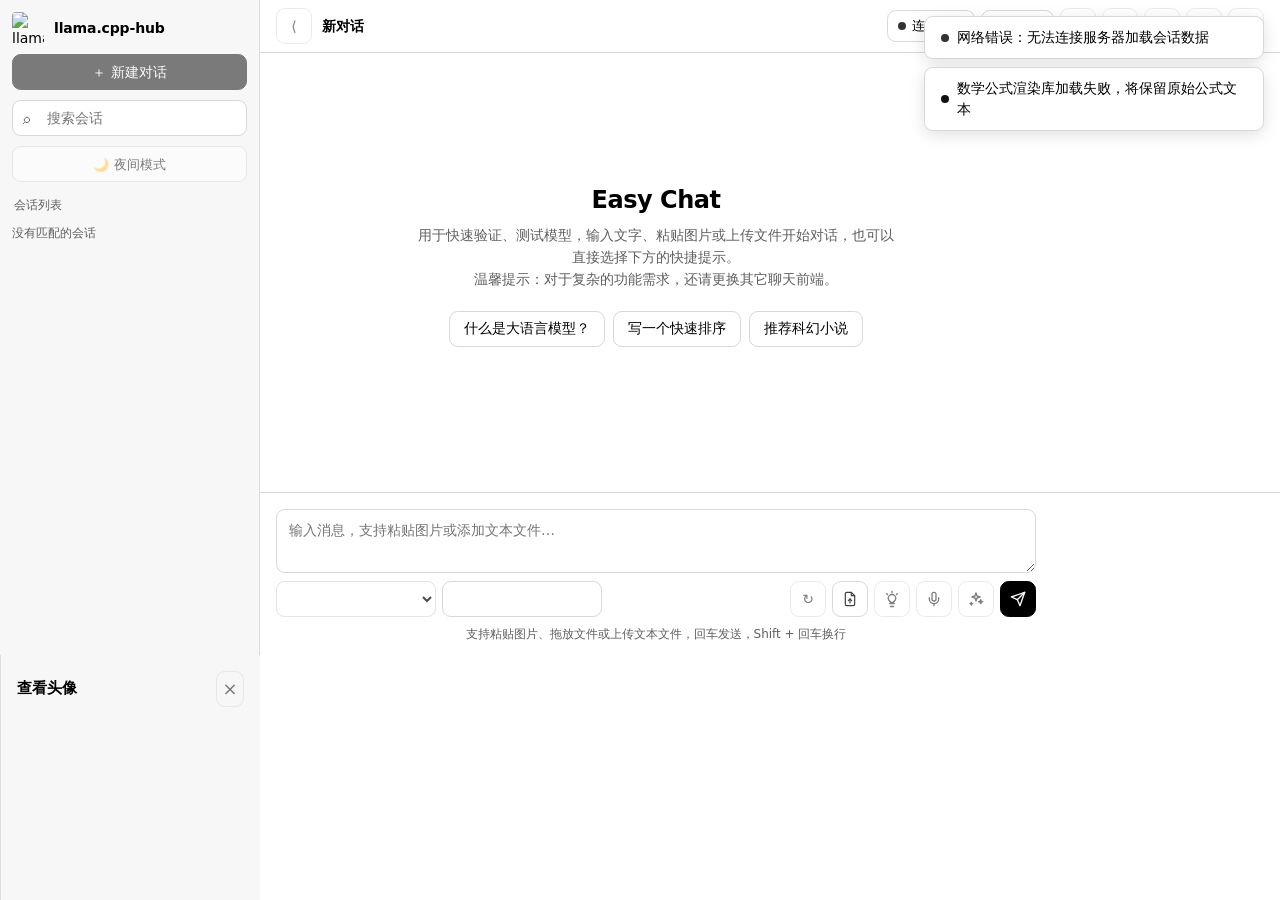
==== commit e917c10d: "增加：助手可以设置头像" ====
--- a/src/main/resources/web/chat/index.html
+++ b/src/main/resources/web/chat/index.html
@@ -176,6 +176,17 @@
         <div class="composer-hint" data-i18n="page.chat.main.composer.hint">支持粘贴图片、拖放文件或上传文本文件，回车发送，Shift + 回车换行</div>
       </section>
     </main>
+    <aside id="avatarPreviewPanel" class="avatar-preview-panel" aria-hidden="true">
+      <div class="avatar-preview-panel-inner">
+        <div class="avatar-preview-panel-head">
+          <span data-i18n="page.chat.main.avatar_preview.title">查看头像</span>
+          <button id="closeAvatarPreviewBtn" class="icon-button" type="button" aria-label="关闭" data-i18n-attr="aria-label" data-i18n="page.chat.main.lightbox.close">×</button>
+        </div>
+        <div class="avatar-preview-panel-body">
+          <img id="avatarPreviewImage" src="" alt="">
+        </div>
+      </div>
+    </aside>
   </div>
   <div id="sidebarBackdrop" class="sidebar-backdrop" aria-hidden="true"></div>
 
@@ -268,6 +279,22 @@
                   <input id="assistantNameInput" class="drawer-input" type="text" maxlength="40" placeholder="例如：代码助手" data-i18n-attr="placeholder" data-i18n="page.chat.main.settings.general.name_placeholder">
                 </div>
                 <p id="assistantUsageHint" class="settings-field-desc"></p>
+              </div>
+              <div class="settings-field">
+                <div class="settings-field-header">
+                  <label data-i18n="page.chat.main.settings.general.avatar_label">助手头像</label>
+                </div>
+                <p class="settings-field-desc" data-i18n="page.chat.main.settings.general.avatar_desc">为当前助手设置一个头像，提升对话沉浸感</p>
+                <div class="assistant-avatar-row">
+                  <div id="assistantAvatarPreview" class="assistant-avatar-preview">
+                    <span class="assistant-avatar-placeholder">AI</span>
+                  </div>
+                  <div class="assistant-avatar-actions">
+                    <input id="assistantAvatarInput" class="hidden" type="file" accept="image/png,image/jpeg,image/gif,image/webp">
+                    <button id="assistantAvatarUploadBtn" class="ghost-button" type="button" data-i18n="page.chat.main.settings.general.avatar_upload">更换头像</button>
+                    <button id="assistantAvatarDeleteBtn" class="ghost-button danger-text" type="button" disabled data-i18n="page.chat.main.settings.general.avatar_delete">删除头像</button>
+                  </div>
+                </div>
               </div>
               <div class="settings-field">
                 <div class="settings-field-header">
@@ -549,6 +576,8 @@
     const MODELS_ENDPOINT = '/v1/models';
     const EASY_CHAT_STATE_ENDPOINT = '/api/chat/state';
     const EASY_CHAT_STATE_REVISION_ENDPOINT = '/api/chat/state/revision';
+    const AVATAR_UPLOAD_ENDPOINT = '/api/chat/avatar/upload';
+    const AVATAR_GET_ENDPOINT = '/api/chat/avatar/get';
     const EASY_CHAT_CONVERSATION_ENDPOINT = '/api/chat/conversation';
     const EASY_CHAT_SYNC_ENDPOINT = '/api/chat/sync';
     const EASY_CHAT_DELETE_ENDPOINT = '/api/chat/delete';
@@ -711,6 +740,9 @@
       chatScroll: document.getElementById('chatScroll'),
       settingsDrawer: document.getElementById('settingsDrawer'),
       closeSettingsBtn: document.getElementById('closeSettingsBtn'),
+      avatarPreviewPanel: document.getElementById('avatarPreviewPanel'),
+      avatarPreviewImage: document.getElementById('avatarPreviewImage'),
+      closeAvatarPreviewBtn: document.getElementById('closeAvatarPreviewBtn'),
       thinkingMenuWrap: document.getElementById('thinkingMenuWrap'),
       thinkingToggleBtn: document.getElementById('thinkingToggleBtn'),
       thinkingMenu: document.getElementById('thinkingMenu'),
@@ -731,6 +763,10 @@
       newAssistantBtn: document.getElementById('newAssistantBtn'),
       deleteAssistantBtn: document.getElementById('deleteAssistantBtn'),
       assistantNameInput: document.getElementById('assistantNameInput'),
+      assistantAvatarPreview: document.getElementById('assistantAvatarPreview'),
+      assistantAvatarInput: document.getElementById('assistantAvatarInput'),
+      assistantAvatarUploadBtn: document.getElementById('assistantAvatarUploadBtn'),
+      assistantAvatarDeleteBtn: document.getElementById('assistantAvatarDeleteBtn'),
       assistantUsageHint: document.getElementById('assistantUsageHint'),
       settingsStorageHint: document.getElementById('settingsStorageHint'),
       saveSettingsBtn: document.getElementById('saveSettingsBtn'),
@@ -1922,6 +1958,9 @@
        enableThinking: normalizeThinkingLevel(assistant?.enableThinking) || normalizeThinkingLevel(fallback?.enableThinking) || 'off',
         enableTimestamp: typeof assistant?.enableTimestamp === 'boolean' ? assistant.enableTimestamp : typeof fallback?.enableTimestamp === 'boolean' ? fallback.enableTimestamp : false,
         systemPrompt: typeof assistant?.systemPrompt === 'string' ? assistant.systemPrompt : typeof fallback?.systemPrompt === 'string' ? fallback.systemPrompt : '',
+        avatarUrl: typeof assistant?.avatarUrl === 'string' && assistant.avatarUrl.trim()
+          ? assistant.avatarUrl.trim()
+          : (typeof fallback?.avatarUrl === 'string' && fallback.avatarUrl.trim() ? fallback.avatarUrl.trim() : null),
         mcpServerUrls: normalizeMcpAssistantUrls(assistant, fallback),
         mcpToolStates: normalizeMcpToolStates(assistant, fallback)
       };
@@ -3803,6 +3842,7 @@
       els.assistantNameInput.readOnly = !!state.privacyMode;
       els.assistantNameInput.setAttribute('aria-readonly', state.privacyMode ? 'true' : 'false');
       els.assistantNameInput.placeholder = state.privacyMode ? window.I18N.t('page.chat.main.topbar.privacy_hidden_placeholder', '隐私模式已隐藏真实助手名') : window.I18N.t('page.chat.main.settings.assistant_name_placeholder', '例如：代码助手');
+      syncAssistantAvatarPreview(currentAssistant);
       if (currentAssistant) {
         els.assistantUsageHint.textContent = window.I18N.t('page.chat.main.settings.assistant_usage_hint', '当前助手已被 {n} 个会话使用').replace('{n}', getAssistantUsageCount(currentAssistant.id));
       } else {
@@ -3815,6 +3855,156 @@
         mcpModule.render();
       }
       syncAutoReplyButton();
+    }
+
+    function syncAssistantAvatarPreview(assistant) {
+      if (!els.assistantAvatarPreview) {
+        return;
+      }
+      const avatarUrl = assistant?.avatarUrl || null;
+      if (avatarUrl) {
+        els.assistantAvatarPreview.innerHTML = '<img src="' + escapeHtml(avatarUrl) + '" alt="">';
+      } else {
+        const label = assistant?.name ? assistant.name.trim().charAt(0).toUpperCase() : 'AI';
+        els.assistantAvatarPreview.innerHTML = '<span class="assistant-avatar-placeholder">' + escapeHtml(label) + '</span>';
+      }
+      if (els.assistantAvatarDeleteBtn) {
+        els.assistantAvatarDeleteBtn.disabled = !avatarUrl;
+      }
+    }
+
+    function getAssistantAvatarUrl(assistant) {
+      if (!assistant?.id) {
+        return null;
+      }
+      if (assistant.avatarUrl && typeof assistant.avatarUrl === 'string') {
+        return assistant.avatarUrl;
+      }
+      return null;
+    }
+
+    function buildAssistantAvatarUrl(assistantId) {
+      return AVATAR_GET_ENDPOINT + '?assistantId=' + encodeURIComponent(assistantId);
+    }
+
+    async function uploadAssistantAvatar(file) {
+      const assistant = getCurrentAssistant();
+      if (!assistant) {
+        showToast('error', window.I18N.t('page.chat.main.message.no_assistant', '当前没有可用助手'));
+        return;
+      }
+      if (!file) {
+        return;
+      }
+
+      const allowedTypes = ['image/png', 'image/jpeg', 'image/gif', 'image/webp'];
+      const allowedExts = ['png', 'jpg', 'jpeg', 'gif', 'webp'];
+      const fileName = file.name || '';
+      const ext = fileName.split('.').pop().toLowerCase();
+      if (!allowedTypes.includes(file.type) && !allowedExts.includes(ext)) {
+        showToast('error', window.I18N.t('page.chat.main.settings.general.avatar_type_error', '请选择图片文件（png/jpg/jpeg/gif/webp）'));
+        return;
+      }
+      if (file.size > 1024 * 1024) {
+        showToast('error', window.I18N.t('page.chat.main.settings.general.avatar_size_error', '头像图片需小于 1MB'));
+        return;
+      }
+
+      if (els.assistantAvatarUploadBtn) {
+        els.assistantAvatarUploadBtn.disabled = true;
+      }
+      if (els.assistantAvatarDeleteBtn) {
+        els.assistantAvatarDeleteBtn.disabled = true;
+      }
+
+      try {
+        const formData = new FormData();
+        formData.append('file', file);
+        const url = AVATAR_UPLOAD_ENDPOINT + '?assistantId=' + encodeURIComponent(assistant.id);
+        const response = await fetch(url, {
+          method: 'POST',
+          body: formData,
+          headers: currentApiKey ? { 'Authorization': 'Bearer ' + currentApiKey } : {},
+          signal: AbortSignal.timeout ? AbortSignal.timeout(60000) : undefined
+        });
+        if (!response.ok) {
+          const text = await response.text();
+          throw new Error(text || ('HTTP ' + response.status));
+        }
+        const json = await response.json();
+        if (!json?.success) {
+          throw new Error(json?.error || json?.message || '上传失败');
+        }
+        const avatarUrl = json?.data?.url || buildAssistantAvatarUrl(assistant.id);
+        assistant.avatarUrl = avatarUrl;
+        syncAssistantAvatarPreview(assistant);
+        renderMessages();
+        updateTypingIndicatorAvatar();
+        await persistState({ immediate: true, showErrorToast: true });
+      } catch (error) {
+        console.error('上传助手头像失败', error);
+        showToast('error', window.I18N.t('page.chat.main.settings.general.avatar_upload_failed', '头像上传失败：{message}').replace('{message}', error?.message || '未知错误'));
+      } finally {
+        if (els.assistantAvatarUploadBtn) {
+          els.assistantAvatarUploadBtn.disabled = false;
+        }
+        if (els.assistantAvatarDeleteBtn) {
+          els.assistantAvatarDeleteBtn.disabled = !assistant?.avatarUrl;
+        }
+        if (els.assistantAvatarInput) {
+          els.assistantAvatarInput.value = '';
+        }
+      }
+    }
+
+    async function deleteAssistantAvatar() {
+      const assistant = getCurrentAssistant();
+      if (!assistant) {
+        return;
+      }
+      assistant.avatarUrl = null;
+      syncAssistantAvatarPreview(assistant);
+      renderMessages();
+      updateTypingIndicatorAvatar();
+      await persistState({ immediate: true, showErrorToast: true });
+    }
+
+    /* ---- Avatar preview panel ---- */
+
+    function openAvatarPreview(avatarUrl) {
+      if (!avatarUrl || !els.avatarPreviewPanel || !els.avatarPreviewImage) {
+        return;
+      }
+      if (window.innerWidth < 1200) {
+        return;
+      }
+      els.avatarPreviewImage.src = avatarUrl;
+      document.body.classList.add('avatar-preview-open');
+      els.avatarPreviewPanel.setAttribute('aria-hidden', 'false');
+    }
+
+    function closeAvatarPreview() {
+      document.body.classList.remove('avatar-preview-open');
+      if (els.avatarPreviewPanel) {
+        els.avatarPreviewPanel.setAttribute('aria-hidden', 'true');
+      }
+      if (els.avatarPreviewImage) {
+        els.avatarPreviewImage.src = '';
+      }
+    }
+
+    function toggleAvatarPreview(avatarUrl) {
+      if (!avatarUrl) {
+        closeAvatarPreview();
+        return;
+      }
+      const isOpen = document.body.classList.contains('avatar-preview-open');
+      const currentSrc = els.avatarPreviewImage?.src || '';
+      if (isOpen && currentSrc === avatarUrl) {
+        closeAvatarPreview();
+      } else {
+        openAvatarPreview(avatarUrl);
+      }
     }
 
     function applySettingsInputsToState() {
@@ -5146,14 +5336,25 @@
         : message.role === 'tool'
           ? (message.toolName ? window.I18N.t('page.chat.main.message.tool_role', '工具 · {name}').replace('{name}', message.toolName) : window.I18N.t('page.chat.main.message.tool_role_simple', '工具'))
           : assistantDisplayName;
-      const avatarLabel = message.role === 'user' ? window.I18N.t('page.chat.main.message.avatar_user', '你') : (message.role === 'tool' ? window.I18N.t('page.chat.main.message.avatar_tool', '工') : 'AI');
+      const isUser = message.role === 'user';
+      const isTool = message.role === 'tool';
+      const assistant = (!isUser && !isTool) ? getCurrentAssistant() : null;
+      const avatarUrl = assistant?.avatarUrl || null;
+      const avatarLabel = isUser ? window.I18N.t('page.chat.main.message.avatar_user', '你') : (isTool ? window.I18N.t('page.chat.main.message.avatar_tool', '工') : 'AI');
 
       const head = document.createElement('div');
       head.className = 'message-head';
-      head.innerHTML =
-        '<span class="avatar">' + avatarLabel + '</span>' +
-        '<strong>' + escapeHtml(messageTitle) + '</strong>' +
-        '<span>' + escapeHtml(message.time || nowTime()) + '</span>';
+      if (!isUser && !isTool && avatarUrl) {
+        head.innerHTML =
+          '<span class="avatar"><img src="' + escapeHtml(avatarUrl) + '" alt=""></span>' +
+          '<strong>' + escapeHtml(messageTitle) + '</strong>' +
+          '<span>' + escapeHtml(message.time || nowTime()) + '</span>';
+      } else {
+        head.innerHTML =
+          '<span class="avatar">' + avatarLabel + '</span>' +
+          '<strong>' + escapeHtml(messageTitle) + '</strong>' +
+          '<span>' + escapeHtml(message.time || nowTime()) + '</span>';
+      }
 
       const bubble = document.createElement('div');
       bubble.className = 'bubble';
@@ -6120,14 +6321,37 @@
 
     function showTypingIndicator(modelName) {
       removeTypingIndicator();
+      const assistant = getCurrentAssistant();
+      const avatarUrl = assistant?.avatarUrl || null;
+      const avatarHtml = avatarUrl
+        ? '<span class="avatar"><img src="' + escapeHtml(avatarUrl) + '" alt=""></span>'
+        : '<span class="avatar">AI</span>';
       const indicator = document.createElement('div');
       indicator.className = 'typing-indicator';
       indicator.id = 'typingIndicator';
       indicator.innerHTML =
-        '<div class="message-head"><span class="avatar">AI</span><strong>' + escapeHtml(getAssistantDisplayName(null, modelName)) + '</strong></div>' +
+        '<div class="message-head">' + avatarHtml + '<strong>' + escapeHtml(getAssistantDisplayName(null, modelName)) + '</strong></div>' +
         '<div class="typing-bubble"><span class="typing-dot"></span><span class="typing-dot"></span><span class="typing-dot"></span></div>';
       els.messages.appendChild(indicator);
       scrollChatToBottom();
+    }
+
+    function updateTypingIndicatorAvatar() {
+      const indicator = document.getElementById('typingIndicator');
+      if (!indicator) {
+        return;
+      }
+      const assistant = getCurrentAssistant();
+      const avatarUrl = assistant?.avatarUrl || null;
+      const avatarSpan = indicator.querySelector('.message-head .avatar');
+      if (!avatarSpan) {
+        return;
+      }
+      if (avatarUrl) {
+        avatarSpan.innerHTML = '<img src="' + escapeHtml(avatarUrl) + '" alt="">';
+      } else {
+        avatarSpan.textContent = 'AI';
+      }
     }
 
     function removeTypingIndicator() {
@@ -9381,6 +9605,60 @@
         await saveSettings();
         closeSettings();
       });
+      if (els.assistantAvatarUploadBtn && els.assistantAvatarInput) {
+        els.assistantAvatarUploadBtn.addEventListener('click', () => {
+          els.assistantAvatarInput.click();
+        });
+        els.assistantAvatarInput.addEventListener('change', event => {
+          const file = event.target.files?.[0];
+          if (file) {
+            uploadAssistantAvatar(file);
+          }
+        });
+      }
+      if (els.assistantAvatarDeleteBtn) {
+        els.assistantAvatarDeleteBtn.addEventListener('click', () => {
+          const assistant = getCurrentAssistant();
+          if (!assistant?.avatarUrl) {
+            return;
+          }
+          deleteAssistantAvatar();
+        });
+      }
+      if (els.messages) {
+        els.messages.addEventListener('click', event => {
+          const avatar = event.target.closest('.avatar');
+          if (!avatar) {
+            return;
+          }
+          const article = avatar.closest('article.message');
+          const inTypingIndicator = avatar.closest('.typing-indicator') !== null;
+          const isAssistant = (article && article.classList.contains('assistant')) || inTypingIndicator;
+          if (!isAssistant) {
+            return;
+          }
+          const assistant = getCurrentAssistant();
+          const avatarUrl = assistant?.avatarUrl;
+          if (!avatarUrl) {
+            return;
+          }
+          event.stopPropagation();
+          toggleAvatarPreview(avatarUrl);
+        });
+      }
+      if (els.closeAvatarPreviewBtn) {
+        els.closeAvatarPreviewBtn.addEventListener('click', closeAvatarPreview);
+      }
+      window.addEventListener('keydown', event => {
+        if (event.key === 'Escape' && document.body.classList.contains('avatar-preview-open')) {
+          closeAvatarPreview();
+        }
+      });
+      window.addEventListener('resize', () => {
+        if (window.innerWidth < 1200 && document.body.classList.contains('avatar-preview-open')) {
+          closeAvatarPreview();
+        }
+      });
       if (mcpModule) {
         mcpModule.bindEvents();
       }
--- a/src/main/resources/web/chat/index.css
+++ b/src/main/resources/web/chat/index.css
@@ -18,6 +18,7 @@
   --sidebar-bg: #f7f7f7;
   --sidebar-border: #dcdcdc;
   --sidebar-width: 260px;
+  --avatar-preview-width: 280px;
   --chat-column-max: 768px;
   --chat-center-offset: 0px;
   --model-status-loaded: #10b981;
@@ -475,6 +476,85 @@
   min-width: 0;
 }
 
+/* ── Avatar preview panel (right sidebar) ── */
+.avatar-preview-panel {
+  display: none;
+  background: var(--sidebar-bg);
+  border-left: 1px solid var(--sidebar-border);
+  flex-direction: column;
+  overflow: hidden;
+  min-width: 0;
+}
+
+.avatar-preview-panel-inner {
+  display: flex;
+  flex-direction: column;
+  height: 100%;
+  padding: 16px;
+  gap: 16px;
+}
+
+.avatar-preview-panel-head {
+  display: flex;
+  align-items: center;
+  justify-content: space-between;
+  gap: 12px;
+  font-size: 15px;
+  font-weight: 600;
+  color: var(--fg);
+}
+
+.avatar-preview-panel-head .icon-button {
+  width: 28px;
+  height: 28px;
+  font-size: 18px;
+}
+
+.avatar-preview-panel-body {
+  flex: 1 1 auto;
+  display: flex;
+  align-items: center;
+  justify-content: center;
+  min-height: 0;
+  overflow: hidden;
+}
+
+.avatar-preview-panel-body img {
+  max-width: 100%;
+  max-height: 100%;
+  object-fit: contain;
+  border-radius: 16px;
+  box-shadow: 0 4px 24px rgba(0, 0, 0, 0.12);
+}
+
+@media (min-width: 1200px) {
+  .avatar-preview-panel {
+    display: flex;
+  }
+
+  body.avatar-preview-open .app {
+    grid-template-columns: var(--sidebar-width) minmax(0, 1fr) var(--avatar-preview-width);
+  }
+
+  body.avatar-preview-open.sidebar-collapsed .app {
+    grid-template-columns: 0 minmax(0, 1fr) var(--avatar-preview-width);
+  }
+
+  body.avatar-preview-open:not(.sidebar-collapsed) {
+    --chat-center-offset: max(
+      calc((var(--avatar-preview-width) - var(--sidebar-width)) / 2),
+      calc((var(--sidebar-width) + var(--avatar-preview-width) + var(--chat-column-max) + 24px - 100vw) / 2)
+    );
+  }
+
+  body.avatar-preview-open.sidebar-collapsed {
+    --chat-center-offset: max(
+      calc(var(--avatar-preview-width) / 2),
+      calc((var(--avatar-preview-width) + var(--chat-column-max) + 24px - 100vw) / 2)
+    );
+  }
+}
+
 .topbar {
   display: flex;
   align-items: center;
@@ -1344,14 +1424,23 @@
 }
 
 .avatar {
-  width: 28px;
-  height: 28px;
+  width: 40px;
+  height: 40px;
+  aspect-ratio: 1;
   border-radius: 999px;
   display: inline-grid;
   place-items: center;
-  font-size: 12px;
+  font-size: 14px;
   font-weight: 600;
   flex: 0 0 auto;
+  overflow: hidden;
+  user-select: none;
+  -webkit-user-select: none;
+}
+
+.message.assistant .avatar,
+.typing-indicator .avatar {
+  cursor: pointer;
 }
 
 .message.user .avatar {
@@ -1362,6 +1451,67 @@
 .message.assistant .avatar {
   background: var(--primary);
   color: var(--primary-fg);
+}
+
+.avatar img {
+  width: 100%;
+  height: 100%;
+  object-fit: cover;
+  border-radius: 999px;
+  display: block;
+}
+
+.assistant-avatar-row {
+  display: flex;
+  align-items: center;
+  gap: 14px;
+  margin-top: 8px;
+}
+
+.assistant-avatar-preview {
+  width: 48px;
+  height: 48px;
+  aspect-ratio: 1;
+  border-radius: 999px;
+  overflow: hidden;
+  flex: 0 0 auto;
+  background: var(--primary);
+  color: var(--primary-fg);
+  display: inline-grid;
+  place-items: center;
+  font-size: 18px;
+  font-weight: 600;
+}
+
+.assistant-avatar-preview img {
+  width: 100%;
+  height: 100%;
+  object-fit: cover;
+  display: block;
+}
+
+.assistant-avatar-placeholder {
+  user-select: none;
+}
+
+.assistant-avatar-actions {
+  display: flex;
+  align-items: center;
+  gap: 8px;
+}
+
+.assistant-avatar-actions .ghost-button {
+  padding: 6px 12px;
+  font-size: 13px;
+}
+
+.assistant-avatar-actions .ghost-button.danger-text {
+  color: var(--danger);
+}
+
+.assistant-avatar-actions .ghost-button:disabled {
+  opacity: 0.5;
+  cursor: not-allowed;
 }
 
 .bubble {
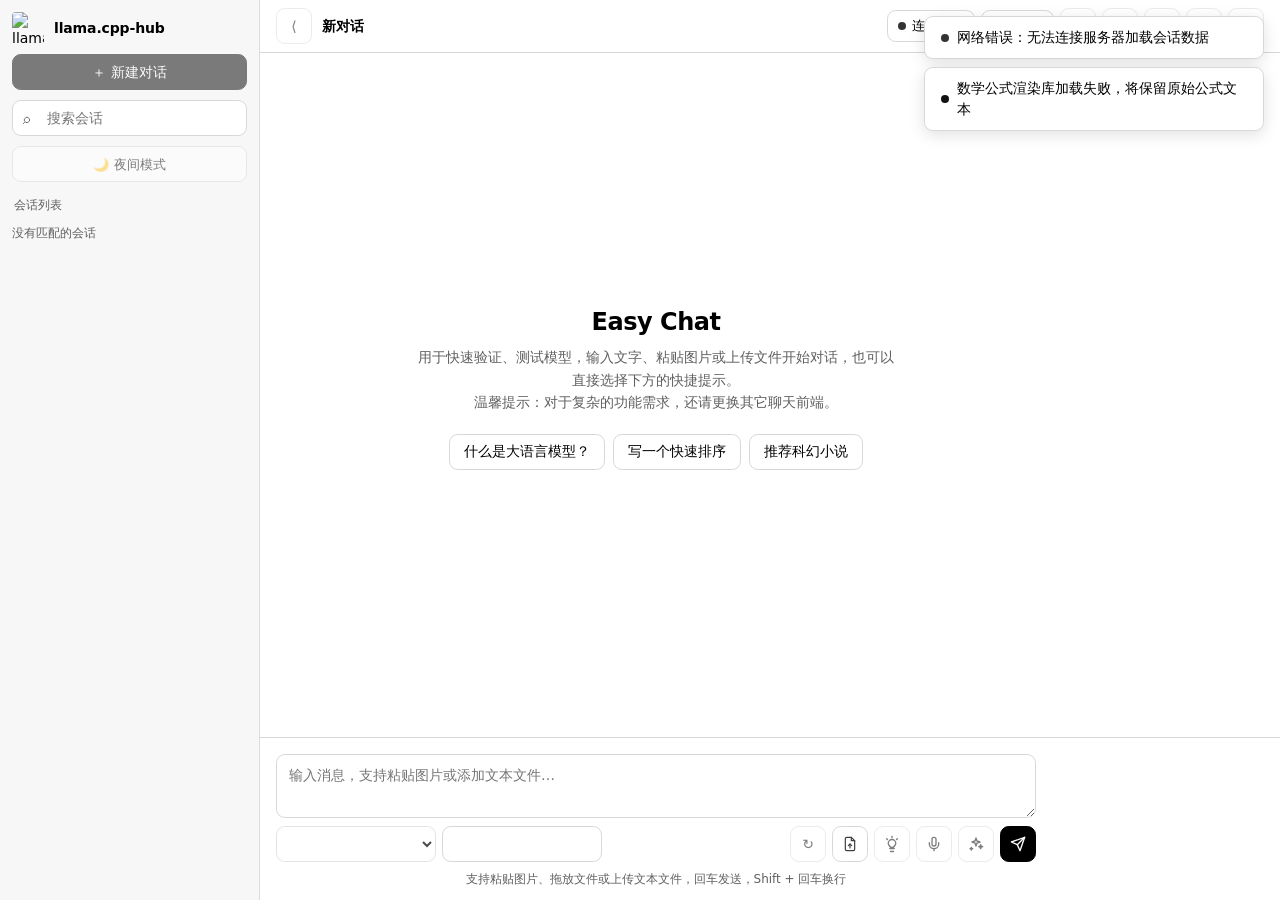
==== commit 10d3c8d3: "修复：Easy Chat部分操作会闪烁的问题" ====
--- a/src/main/resources/web/chat/index.html
+++ b/src/main/resources/web/chat/index.html
@@ -605,6 +605,7 @@
     let stateLoadedFromServer = false;
     let stateLoadInProgress = false;
     let conversationLoadInProgress = false;
+    let scrollToBottomRafId = 0;
 
     const state = {
       model: '',
@@ -817,7 +818,11 @@
       if (!force && !state.chatAutoScroll) {
         return;
       }
-      requestAnimationFrame(() => {
+      if (scrollToBottomRafId) {
+        cancelAnimationFrame(scrollToBottomRafId);
+      }
+      scrollToBottomRafId = requestAnimationFrame(() => {
+        scrollToBottomRafId = 0;
         els.chatScroll.scrollTop = els.chatScroll.scrollHeight;
         state.chatAutoScroll = true;
       });
@@ -1708,6 +1713,7 @@
         return;
       }
       const text = state.pendingText;
+      const wasNearBottom = isChatNearBottom();
 
       const collapsed = getHtmlPreviewCollapsedForTarget(target);
       console.log('[HTMLPreview] flushStreamingMarkdown: collapsed=', collapsed);
@@ -1759,6 +1765,9 @@
       } else {
         target.innerHTML = renderMarkdown(text);
         wrapHtmlCodeBlocks(target, collapsed);
+      }
+      if (wasNearBottom && els.chatScroll) {
+        els.chatScroll.scrollTop = els.chatScroll.scrollHeight;
       }
       state.renderedText = text;
     }
@@ -6125,6 +6134,7 @@
       activeResponse.time = activeResponse.time || nowTime();
       if (isFinished) {
         activeResponse.streamingDone = true;
+        activeResponse.isStreaming = false;
       }
       syncAssistantMessageState(message);
       conversation.updatedAt = Date.now();
@@ -6962,7 +6972,8 @@
               result.reasoning || '',
               result.model || requestModel,
               result.timings,
-              currentAssistantIndex
+              currentAssistantIndex,
+              true
             );
             if (Number.isInteger(currentAssistantIndex)) {
               const conv = getCurrentConversation();
@@ -7003,7 +7014,7 @@
             if (Number.isInteger(currentAssistantIndex)) {
               setAssistantResponseStreaming(currentAssistantIndex, true);
             }
-            updateLastAssistantMessage(result.content || '', result.reasoning || '', result.model || requestModel, result.timings, currentAssistantIndex);
+            updateLastAssistantMessage(result.content || '', result.reasoning || '', result.model || requestModel, result.timings, currentAssistantIndex, true);
             if (Number.isInteger(currentAssistantIndex)) {
               const conv = getCurrentConversation();
               const msg = conv?.messages?.[currentAssistantIndex];
@@ -7409,6 +7420,28 @@
       persistState();
     }
 
+    function finalizeMessageDelete(nextMessages, domAction) {
+      const conversation = getCurrentConversation();
+      if (!conversation) return;
+      conversation.messages = nextMessages;
+      conversation.messageCount = nextMessages.length;
+      conversation.updatedAt = Date.now();
+      state.editingMessageIndex = null;
+      state.editingMessageDraft = null;
+      domAction();
+      if (!nextMessages.length) {
+        els.emptyState.classList.remove('hidden');
+      } else {
+        els.emptyState.classList.add('hidden');
+      }
+      updateConversationTitle(conversation);
+      renderConversationList();
+      syncConversationMeta();
+      updateMessageActionStates();
+      renderMessageRail();
+      persistState();
+    }
+
     async function deleteMessage(index) {
       if (state.isSending) {
         return;
@@ -7450,7 +7483,13 @@
           ? backendActiveVariant
           : Math.min(deleteIndex, nextMessage.responses.length - 1);
         nextMessages[index] = nextMessage;
-        setConversationMessages(nextMessages);
+        finalizeMessageDelete(nextMessages, () => {
+          const article = els.messages.querySelector(`article[data-index="${index}"]`);
+          if (article) {
+            const newArticle = createMessageElement(nextMessage, index);
+            article.replaceWith(newArticle);
+          }
+        });
         showToast('info', window.I18N.t('page.chat.main.action.delete_response', '删除当前响应'));
         return;
       }
@@ -7473,7 +7512,14 @@
       // Backend deletes exactly one fragment. Keep any following assistant message
       // in the local list so the in-memory view stays consistent with history reload.
       nextMessages.splice(index, 1);
-      setConversationMessages(nextMessages);
+      finalizeMessageDelete(nextMessages, () => {
+        const article = els.messages.querySelector(`article[data-index="${index}"]`);
+        if (article) article.remove();
+        for (let i = index; i < nextMessages.length; i++) {
+          const el = els.messages.querySelector(`article[data-index="${i + 1}"]`);
+          if (el) el.dataset.index = String(i);
+        }
+      });
       showToast('info', window.I18N.t('page.chat.main.action.delete', '删除'));
     }
 
@@ -8703,7 +8749,7 @@
         prompt = prefix.replace('{date}', dateStr).replace('{time}', timeStr) + '\n\n' + prompt;
       }
 
-      pushMessage('user', prompt, { images, files, audios, videos }, { persist: false, fragmentSeq: (getCurrentConversation()?.nextFragmentSeq ?? 0) });
+      pushMessage('user', prompt, { images, files, audios, videos }, { persist: false, incremental: true, fragmentSeq: (getCurrentConversation()?.nextFragmentSeq ?? 0) });
       const conv = getCurrentConversation();
       if (conv && conv.nextFragmentSeq != null) {
         conv.nextFragmentSeq += 2;
@@ -8892,7 +8938,12 @@
       state.draftVideoFiles = [];
       state.chatAutoScroll = true;
       renderConversationList();
-      renderMessages();
+      els.messages.innerHTML = '';
+      els.emptyState.classList.remove('hidden');
+      syncConversationMeta();
+      updateMessageActionStates();
+      renderMessageRail();
+      scrollChatToBottom();
       renderDraftImages();
       persistState();
       showToast('info', window.I18N.t('page.chat.main.toast.conversation_cleared', '对话已清空'));
--- a/src/main/resources/web/chat/index.css
+++ b/src/main/resources/web/chat/index.css
@@ -528,7 +528,7 @@
 }
 
 @media (min-width: 1200px) {
-  .avatar-preview-panel {
+  body.avatar-preview-open .avatar-preview-panel {
     display: flex;
   }
 
@@ -1426,7 +1426,6 @@
 .avatar {
   width: 40px;
   height: 40px;
-  aspect-ratio: 1;
   border-radius: 999px;
   display: inline-grid;
   place-items: center;
@@ -1471,7 +1470,6 @@
 .assistant-avatar-preview {
   width: 48px;
   height: 48px;
-  aspect-ratio: 1;
   border-radius: 999px;
   overflow: hidden;
   flex: 0 0 auto;
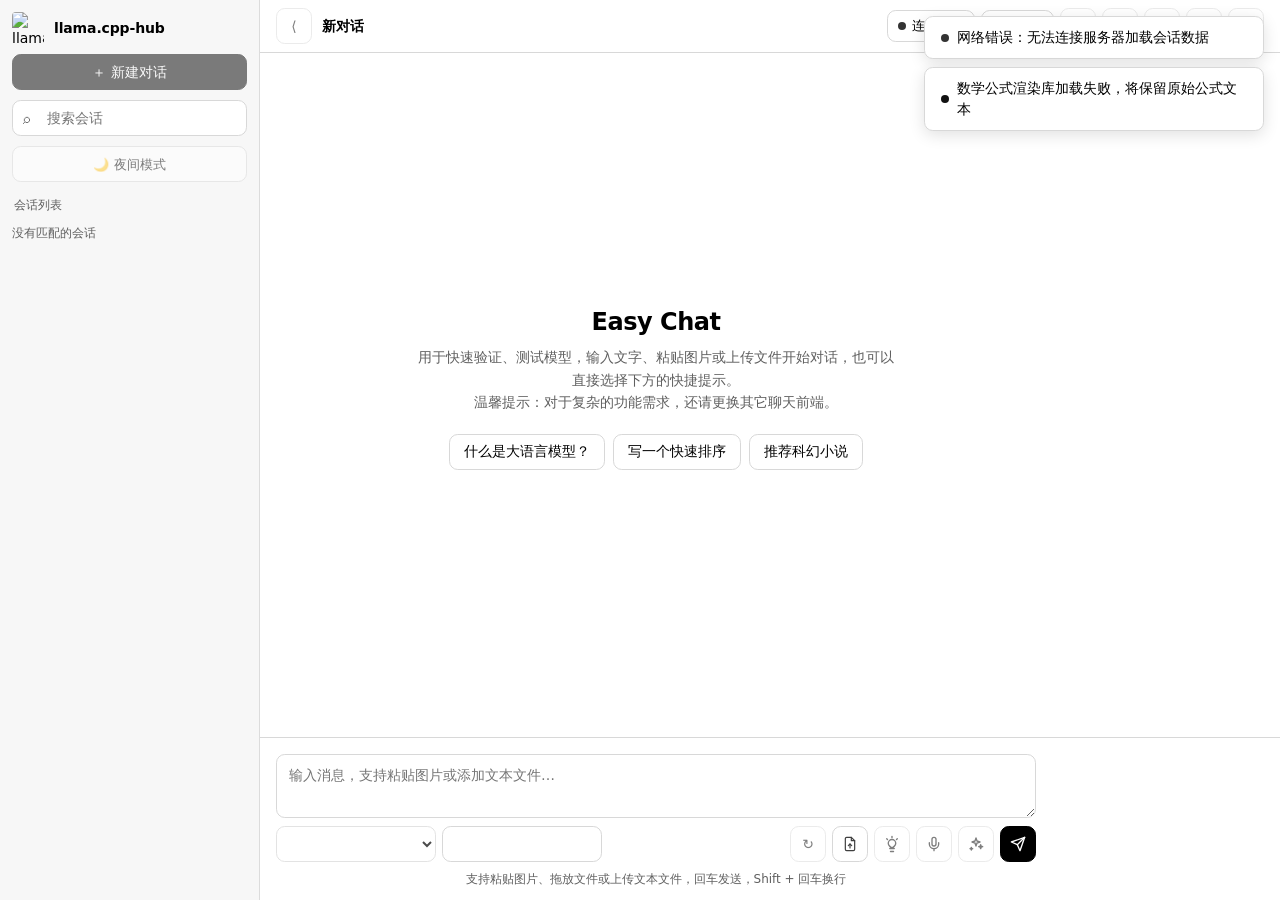
==== commit 82456be8: "修复：Easy Chat更多闪烁的问题" ====
--- a/src/main/resources/web/chat/index.html
+++ b/src/main/resources/web/chat/index.html
@@ -6967,14 +6967,8 @@
               seedContent: isContinue ? continueSeedContent : '',
               seedReasoning: isContinue ? continueSeedReasoning : ''
             });
-            updateLastAssistantMessage(
-              result.content || '',
-              result.reasoning || '',
-              result.model || requestModel,
-              result.timings,
-              currentAssistantIndex,
-              true
-            );
+            // Content already rendered by consumeSse with isFinished=true;
+            // skip redundant updateLastAssistantMessage to avoid flicker.
             if (Number.isInteger(currentAssistantIndex)) {
               const conv = getCurrentConversation();
               const msg = conv?.messages?.[currentAssistantIndex];
@@ -7048,11 +7042,14 @@
               }
               finishMsg.finishReason = result.finishReason;
               syncAssistantMessageState(finishMsg);
-              // Re-render so the continue button visibility (which depends on
-              // finishReason) is updated immediately; without this the button would
-              // stay visible until the next full renderMessages, causing the
-              // post-completion UI to differ from the post-refresh UI.
-              renderMessages();
+              // Remove the continue button directly (it depends on finishReason)
+              // to avoid full renderMessages flicker.
+              const article = els.messages.querySelector(`article[data-index="${currentAssistantIndex}"]`);
+              if (article) {
+                const continueBtn = article.querySelector('button[data-message-action="continue"]');
+                if (continueBtn) continueBtn.remove();
+              }
+              updateMessageActionStates();
             }
           }
 
@@ -7246,7 +7243,36 @@
 
       conversation.updatedAt = Date.now();
       renderConversationList();
-      renderMessages();
+
+      // Targeted DOM update instead of full renderMessages
+      {
+        const truncateThreshold = createdNewAssistant ? assistantMessageIndex : truncateEndIndex;
+        const articles = els.messages.querySelectorAll('article');
+        for (const article of articles) {
+          const idx = parseInt(article.dataset.index, 10);
+          if (!isNaN(idx) && idx >= truncateThreshold) {
+            article.remove();
+          }
+        }
+        if (createdNewAssistant) {
+          const assistantMessage = conversation.messages[assistantMessageIndex];
+          if (assistantMessage) {
+            els.messages.appendChild(createMessageElement(assistantMessage, assistantMessageIndex));
+          }
+          if (!conversation.messages.length) {
+            els.emptyState.classList.remove('hidden');
+          } else {
+            els.emptyState.classList.add('hidden');
+          }
+          syncConversationMeta();
+          updateMessageActionStates();
+          renderMessageRail();
+          scrollChatToBottom();
+        } else {
+          setAssistantResponseStreaming(assistantMessageIndex, true);
+        }
+      }
+
       persistState();
       // Calculate regenerateSeq: assistant seq is the write target for the new variant.
       const userMsg = conversation.messages[userMessageIndex];
@@ -7276,8 +7302,19 @@
           }
         }
       }
-      if (!success || (truncatedMessages && truncatedMessages.length > 0)) {
+      if (!success) {
         renderMessages();
+        persistState();
+      } else if (truncatedMessages && truncatedMessages.length > 0) {
+        // Append restored messages incrementally instead of full rebuild
+        for (let i = 0; i < truncatedMessages.length; i++) {
+          const msg = truncatedMessages[i];
+          els.messages.appendChild(createMessageElement(msg, truncateEndIndex + i));
+        }
+        syncConversationMeta();
+        updateMessageActionStates();
+        renderMessageRail();
+        scrollChatToBottom();
         persistState();
       }
     }
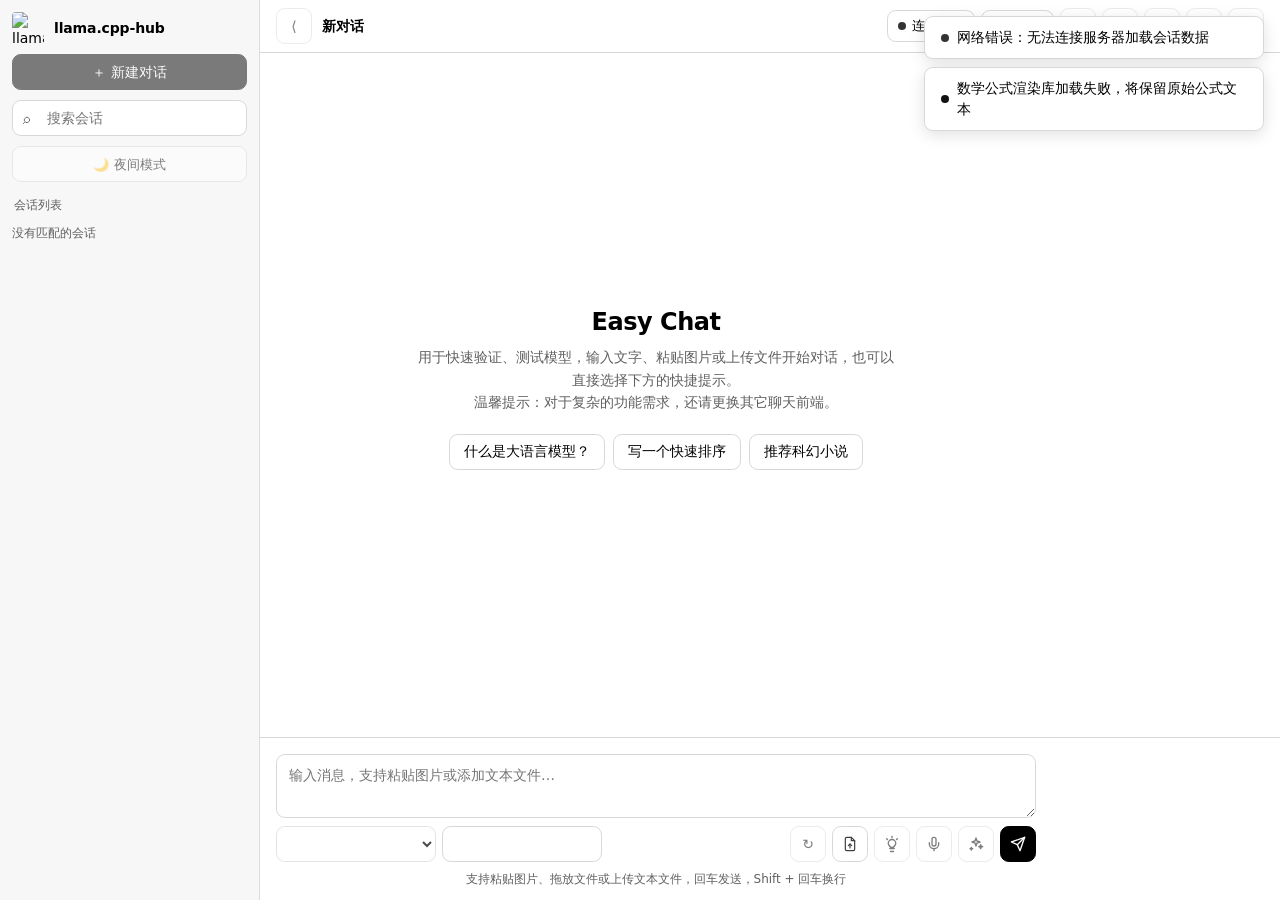
==== commit 2f535ae8: "修改：Easy Chat对于toolcall的限制太严格了，放宽松一点，toolcall后的对话可以重新生成" ====
--- a/src/main/resources/web/chat/index.html
+++ b/src/main/resources/web/chat/index.html
@@ -6871,8 +6871,8 @@
       updateMessageActionStates();
       const conversationId = state.currentConversationId || '';
       const assistant = getCurrentAssistant();
-      const isRegenerate = options?.regenerateSeq != null;
-      const isContinue = options?.continueSeq != null;
+      let isRegenerate = options?.regenerateSeq != null;
+      let isContinue = options?.continueSeq != null;
       const continueSeedContent = isContinue && typeof options.seedContent === 'string' ? options.seedContent : '';
       const continueSeedReasoning = isContinue && typeof options.seedReasoning === 'string' ? options.seedReasoning : '';
       let requestFailed = false;
@@ -6910,22 +6910,24 @@
           let bodyStr;
           if (isRegenerate || isContinue) {
             bodyStr = null;
-          } else if (conversation?.messages?.some(m => m.role === 'tool')) {
-            const lastToolMsg = conversation?.messages?.findLast(m => m.role === 'tool') || {};
-            bodyStr = JSON.stringify({
-              role: 'tool',
-              content: typeof lastToolMsg.content === 'string' ? lastToolMsg.content : '',
-              tool_call_id: lastToolMsg.toolCallId || '',
-              name: lastToolMsg.toolName || ''
-            });
           } else {
-            const lastUserMsg = conversation?.messages?.findLast(m => m.role === 'user') || {};
-            const userText = typeof lastUserMsg.content === 'string' ? lastUserMsg.content : '';
-            const userImages = getMessageImages(lastUserMsg);
-            const userFiles = getMessageTextFiles(lastUserMsg);
-            const userAudios = getMessageAudioFiles(lastUserMsg);
-            const userVideos = getMessageVideoFiles(lastUserMsg);
-            bodyStr = buildStreamUserMessage(userText, userImages, userFiles, userAudios, userVideos);
+            const lastMsg = conversation?.messages?.[conversation.messages.length - 1];
+            if (lastMsg?.role === 'tool') {
+              bodyStr = JSON.stringify({
+                role: 'tool',
+                content: typeof lastMsg.content === 'string' ? lastMsg.content : '',
+                tool_call_id: lastMsg.toolCallId || '',
+                name: lastMsg.toolName || ''
+              });
+            } else {
+              const lastUserMsg = conversation?.messages?.findLast(m => m.role === 'user') || {};
+              const userText = typeof lastUserMsg.content === 'string' ? lastUserMsg.content : '';
+              const userImages = getMessageImages(lastUserMsg);
+              const userFiles = getMessageTextFiles(lastUserMsg);
+              const userAudios = getMessageAudioFiles(lastUserMsg);
+              const userVideos = getMessageVideoFiles(lastUserMsg);
+              bodyStr = buildStreamUserMessage(userText, userImages, userFiles, userAudios, userVideos);
+            }
           }
 
           const response = await fetch(STREAM_CHAT_ENDPOINT, {
@@ -6954,7 +6956,7 @@
               if (Number.isInteger(currentAssistantIndex)) {
                 const aiMsg = conv?.messages?.[currentAssistantIndex];
                 if (aiMsg && aiMsg.fragmentSeq == null) {
-                  const lastUser = conv?.messages?.findLast(m => m.role === 'user');
+                  const lastUser = conv?.messages?.findLast(m => m.role === 'user' || m.role === 'tool');
                   const lastUserSeq = getMessageFragmentSeq(lastUser);
                   aiMsg.fragmentSeq = lastUserSeq != null ? lastUserSeq + 1 : (conv?.nextFragmentSeq != null ? conv.nextFragmentSeq - 1 : null);
                 }
@@ -6999,7 +7001,7 @@
               if (Number.isInteger(currentAssistantIndex)) {
                 const aiMsg = conv?.messages?.[currentAssistantIndex];
                 if (aiMsg && aiMsg.fragmentSeq == null) {
-                  const lastUser = conv?.messages?.findLast(m => m.role === 'user');
+                  const lastUser = conv?.messages?.findLast(m => m.role === 'user' || m.role === 'tool');
                   const lastUserSeq = getMessageFragmentSeq(lastUser);
                   aiMsg.fragmentSeq = lastUserSeq != null ? lastUserSeq + 1 : (conv?.nextFragmentSeq != null ? conv.nextFragmentSeq - 1 : null);
                 }
@@ -7066,9 +7068,21 @@
             const toolMessages = await mcpModule.executeToolCalls(result.toolCalls, enabledTools, {
               preparedQuery: ''
             });
+            const toolConv = getCurrentConversation();
+            const toolFragmentSeq = toolConv?.nextFragmentSeq;
             for (const toolMessage of toolMessages) {
-              pushMessage('tool', toolMessage.content || '', toolMessage, { incremental: true, persist: false });
+              pushMessage('tool', toolMessage.content || '', toolMessage, { incremental: true, persist: false, fragmentSeq: toolFragmentSeq });
             }
+            if (toolConv && toolConv.nextFragmentSeq != null) {
+              toolConv.nextFragmentSeq += 2;
+            }
+            // Subsequent tool rounds must be normal requests so the tool result
+            // is sent as the request body and the backend allocates new fragments.
+            // Keeping isRegenerate/isContinue true would send bodyStr=null and reuse
+            // the regenerate/continue target seq, so the model never sees the tool
+            // result and loops indefinitely on tool_calls.
+            isRegenerate = false;
+            isContinue = false;
             nextAssistantIndex = null;
             currentAssistantIndex = null;
             remainingToolRounds -= 1;
@@ -7167,6 +7181,18 @@
         if (userMessageIndex === index || !conversation.messages[userMessageIndex] || conversation.messages[userMessageIndex].role !== 'user') {
           showToast('info', window.I18N.t('page.chat.main.status.no_user_message', '未找到对应的用户消息'));
           return;
+        }
+        // Reject regenerate of a tool-call-following assistant: llama.cpp emits EOS
+        // immediately when regenerating the final reply after a tool result. Mirrors
+        // the backend precheck in EasyChatService. Regenerate of the tool_calls-bearing
+        // assistant itself remains allowed. Later messages after the tool round are
+        // also safe (their preceding fragment is a user/assistant message, not a tool).
+        if (!hasAssistantToolCalls(message)) {
+          const prevMsg = conversation.messages[index - 1];
+          if (prevMsg?.role === 'tool') {
+            showToast('info', window.I18N.t('page.chat.main.status.regenerate_tool_context_unsupported', '该回复依赖工具调用上下文，无法重新生成'));
+            return;
+          }
         }
       } else if (message.role !== 'user') {
         return;
@@ -7303,7 +7329,30 @@
         }
       }
       if (!success) {
-        renderMessages();
+        if (createdNewAssistant) {
+          const article = els.messages.querySelector(`article[data-index="${assistantMessageIndex}"]`);
+          if (article) { article.remove(); }
+          if (!conversation.messages.length) {
+            els.emptyState.classList.remove('hidden');
+          }
+        } else {
+          const article = els.messages.querySelector(`article[data-index="${assistantMessageIndex}"]`);
+          if (article) {
+            const assistantMessage = conversation.messages[assistantMessageIndex];
+            if (assistantMessage && !updateAssistantMessageElement(article, assistantMessage, assistantMessageIndex)) {
+              article.replaceWith(createMessageElement(assistantMessage, assistantMessageIndex));
+            }
+          }
+        }
+        if (truncatedMessages && truncatedMessages.length > 0) {
+          for (let i = 0; i < truncatedMessages.length; i++) {
+            const msg = truncatedMessages[i];
+            els.messages.appendChild(createMessageElement(msg, truncateEndIndex + i));
+          }
+        }
+        syncConversationMeta();
+        updateMessageActionStates();
+        renderMessageRail();
         persistState();
       } else if (truncatedMessages && truncatedMessages.length > 0) {
         // Append restored messages incrementally instead of full rebuild
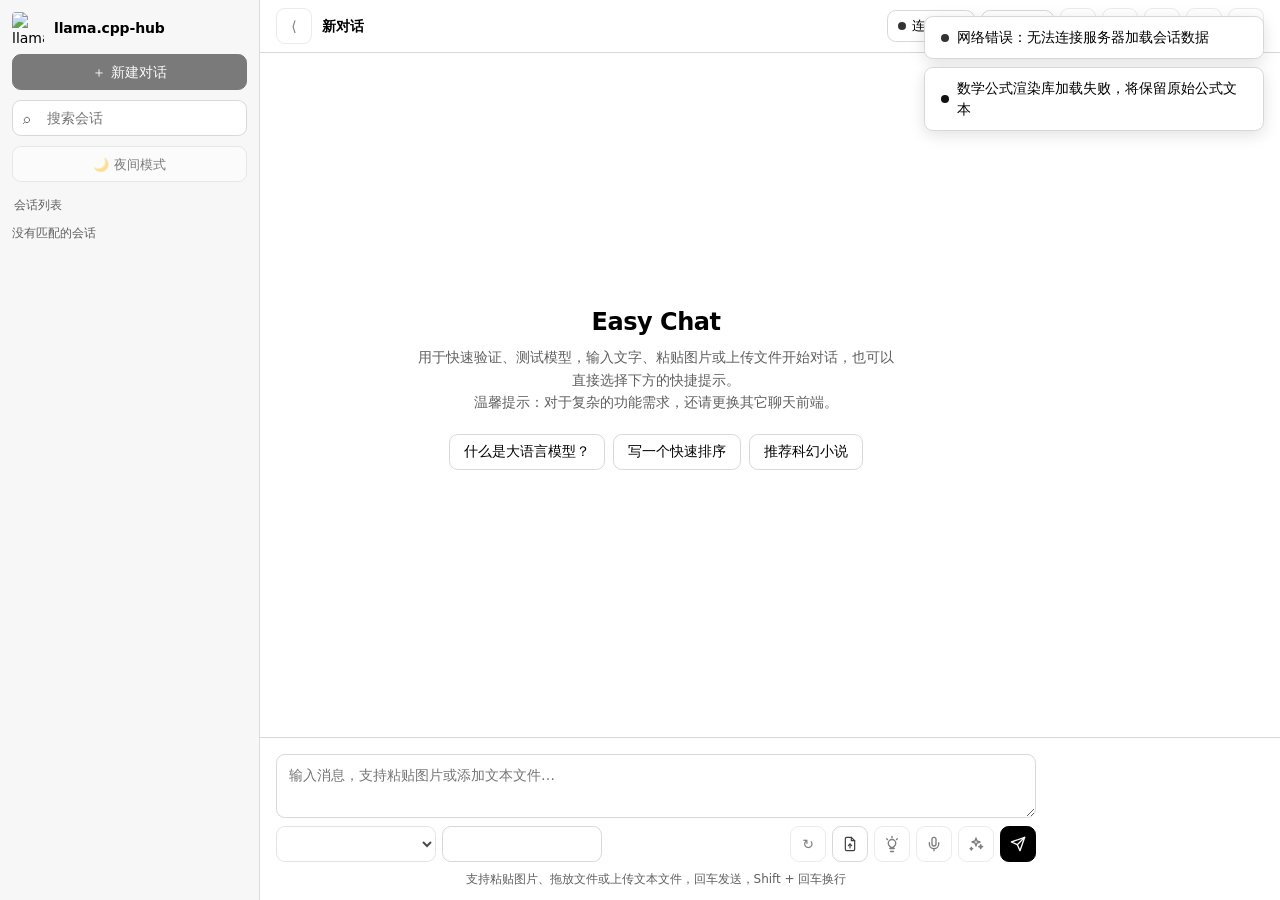
==== commit e990bf37: "修复：Easy Chat中，消息列表没有自动更新摘要，最新的AI助手消息总是显示‘AI 消息’" ====
--- a/src/main/resources/web/chat/index.html
+++ b/src/main/resources/web/chat/index.html
@@ -1246,11 +1246,9 @@
 
     function wrapHtmlCodeBlocks(target, collapsed) {
       if (!target) {
-        console.log('[HTMLPreview] wrapHtmlCodeBlocks: no target');
         return;
       }
       const shouldCollapse = typeof collapsed === 'boolean' ? collapsed : true;
-      console.log('[HTMLPreview] wrapHtmlCodeBlocks: running, collapsed=', shouldCollapse);
       const pres = target.querySelectorAll('pre');
       let wrappedCount = 0;
       for (const pre of pres) {
@@ -1276,7 +1274,6 @@
         summary.addEventListener('mousedown', function(event) {
           event.preventDefault();
           event.stopPropagation();
-          console.log('[HTMLPreview] directClick on wrap-code head');
           const parentBox = this.closest('.html-preview-box');
           if (parentBox) {
             toggleHtmlPreviewBox(parentBox);
@@ -1316,12 +1313,10 @@
 
         wrappedCount += 1;
       }
-      console.log('[HTMLPreview] wrapHtmlCodeBlocks: wrapped', wrappedCount, 'blocks');
     }
 
     function buildStreamingHtmlPreviewBox(htmlBlock, collapsed) {
       const shouldCollapse = typeof collapsed === 'boolean' ? collapsed : true;
-      console.log('[HTMLPreview] buildStreamingHtmlPreviewBox:', htmlBlock.slice(0, 40).replace(/\n/g, '\\n'), 'collapsed=', shouldCollapse);
       const lineCount = htmlBlock.split(/\r?\n/).length;
       const box = document.createElement('div');
       box.className = 'html-preview-box';
@@ -1332,7 +1327,6 @@
       summary.addEventListener('mousedown', function(event) {
         event.preventDefault();
         event.stopPropagation();
-        console.log('[HTMLPreview] directClick on streaming head');
         const parentBox = this.closest('.html-preview-box');
         if (parentBox) {
           toggleHtmlPreviewBox(parentBox);
@@ -1415,7 +1409,6 @@
       head.addEventListener('mousedown', function(event) {
         event.preventDefault();
         event.stopPropagation();
-        console.log('[HTMLPreview] directClick on html-code head');
         const parentBox = this.closest('.html-preview-box');
         if (parentBox) {
           toggleHtmlPreviewBox(parentBox);
@@ -1501,11 +1494,9 @@
 
     function wrapStreamingHtmlCodeBlocksInPlainText(target, source, collapsed) {
       if (!target || !source) {
-        console.log('[HTMLPreview] wrapStreamingHtmlCodeBlocksInPlainText: no target/source');
         return;
       }
       const shouldCollapse = typeof collapsed === 'boolean' ? collapsed : true;
-      console.log('[HTMLPreview] wrapStreamingHtmlCodeBlocksInPlainText: source length', source.length, 'collapsed=', shouldCollapse);
       const htmlFences = Array.from(source.matchAll(/(^|\n)```\s*(html|HTML|Html)\b/g));
       let unclosedFence = null;
       if (htmlFences.length) {
@@ -1558,27 +1549,20 @@
     }
 
     function persistHtmlPreviewCollapsed(box) {
-      console.log('[HTMLPreview] persistCollapsed: called, box=', !!box);
       if (!box) {
-        console.log('[HTMLPreview] persistCollapsed: box is null, return');
         return;
       }
       const article = box.closest('article[data-index]');
-      console.log('[HTMLPreview] persistCollapsed: article=', !!article, 'data-index=', article?.dataset?.index);
-      if (!article) { console.log('[HTMLPreview] persistCollapsed: no article, return'); return; }
+      if (!article) { return; }
       const index = Number(article.dataset.index);
-      console.log('[HTMLPreview] persistCollapsed: index=', index);
       const conversation = getCurrentConversation();
       const message = conversation?.messages?.[index];
-      console.log('[HTMLPreview] persistCollapsed: message=', !!message, 'role=', message?.role);
-      if (!message) { console.log('[HTMLPreview] persistCollapsed: no message, return'); return; }
+      if (!message) { return; }
       const expanded = isHtmlPreviewExpanded(box);
-      console.log('[HTMLPreview] persistCollapsed: expanded=', expanded, 'setting htmlPreviewCollapsed=', !expanded);
       message.htmlPreviewCollapsed = !expanded;
       const response = getActiveAssistantResponse(message);
       if (response) {
         response.htmlPreviewCollapsed = !expanded;
-        console.log('[HTMLPreview] persistCollapsed: activeResponse updated');
       }
       requestAnimationFrame(() => {
         persistState({ delay: 50, immediate: false });
@@ -1587,12 +1571,10 @@
 
     function toggleHtmlPreviewBox(box) {
       if (!box) {
-        console.log('[HTMLPreview] toggleHtmlPreviewBox: box is null');
         return false;
       }
       const wasExpanded = isHtmlPreviewExpanded(box);
       applyHtmlPreviewExpanded(box, !wasExpanded);
-      console.log('[HTMLPreview] toggleHtmlPreviewBox: wasExpanded=', wasExpanded, 'nowExpanded=', !wasExpanded);
       persistHtmlPreviewCollapsed(box);
       return true;
     }
@@ -1603,13 +1585,11 @@
       }
       const article = target.closest('article[data-index]');
       if (!article) {
-        console.log('[HTMLPreview] getCollapsed: no article found for target');
         return true;
       }
       const index = Number(article.dataset.index);
       const message = getCurrentConversation()?.messages?.[index];
       const result = typeof message?.htmlPreviewCollapsed === 'boolean' ? message.htmlPreviewCollapsed : true;
-      console.log('[HTMLPreview] getCollapsed: index=', index, 'hasMessage=', !!message, 'htmlPreviewCollapsed=', message?.htmlPreviewCollapsed, 'result=', result);
       return result;
     }
 
@@ -1620,7 +1600,6 @@
         const source = String(text ?? '');
         const isStreaming = !!options.isStreaming;
         const htmlPreviewCollapsed = typeof options.htmlPreviewCollapsed === 'boolean' ? options.htmlPreviewCollapsed : true;
-        console.log('[HTMLPreview] renderRichText: isStreaming=', isStreaming, 'hasHtmlFence=', /(^|\n)```\s*(html|HTML|Html)\b/.test(source), 'collapsed=', htmlPreviewCollapsed);
        if (isStreaming) {
           if (!renderMarkdownWithHtmlPreviews(target, source, htmlPreviewCollapsed)) {
             target.innerHTML = escapeHtml(source).replace(/\n/g, '<br>');
@@ -1716,7 +1695,6 @@
       const wasNearBottom = isChatNearBottom();
 
       const collapsed = getHtmlPreviewCollapsedForTarget(target);
-      console.log('[HTMLPreview] flushStreamingMarkdown: collapsed=', collapsed);
 
       const isHoveringPreview = !!target.querySelector('.html-preview-box .html-preview-head:hover');
 
@@ -1734,7 +1712,6 @@
           unclosedFence = lastFence;
         }
       }
-      console.log('[HTMLPreview] flushStreamingMarkdown: unclosedFence=', !!unclosedFence);
       if (unclosedFence) {
         const prefix = text.slice(0, unclosedFence.index);
         const htmlBlock = text.slice(unclosedFence.index);
@@ -6159,6 +6136,7 @@
         updateAssistantMessage._t = now;
         updateConversationTitle(conversation);
         renderConversationList();
+        renderMessageRail();
       }
     }
 
@@ -9915,13 +9893,11 @@
       });
       els.messages.addEventListener('click', event => {
         const htmlPreviewBox = event.target.closest('.html-preview-box');
-        console.log('[HTMLPreview] click: target.tag=', event.target.tagName, 'target.class=', event.target.className, 'foundBox=', !!htmlPreviewBox);
         if (htmlPreviewBox) {
           const htmlPreviewHead = event.target.closest('.html-preview-head');
           const htmlPreviewBody = event.target.closest('.html-preview-body');
           const isExpanded = isHtmlPreviewExpanded(htmlPreviewBox);
           const shouldToggleHtmlPreview = !!htmlPreviewHead || (!isExpanded && !htmlPreviewBody);
-          console.log('[HTMLPreview] click: head=', !!htmlPreviewHead, 'body=', !!htmlPreviewBody, 'isExpanded=', isExpanded, 'shouldToggle=', shouldToggleHtmlPreview);
           if (shouldToggleHtmlPreview) {
             event.preventDefault();
             toggleHtmlPreviewBox(htmlPreviewBox);
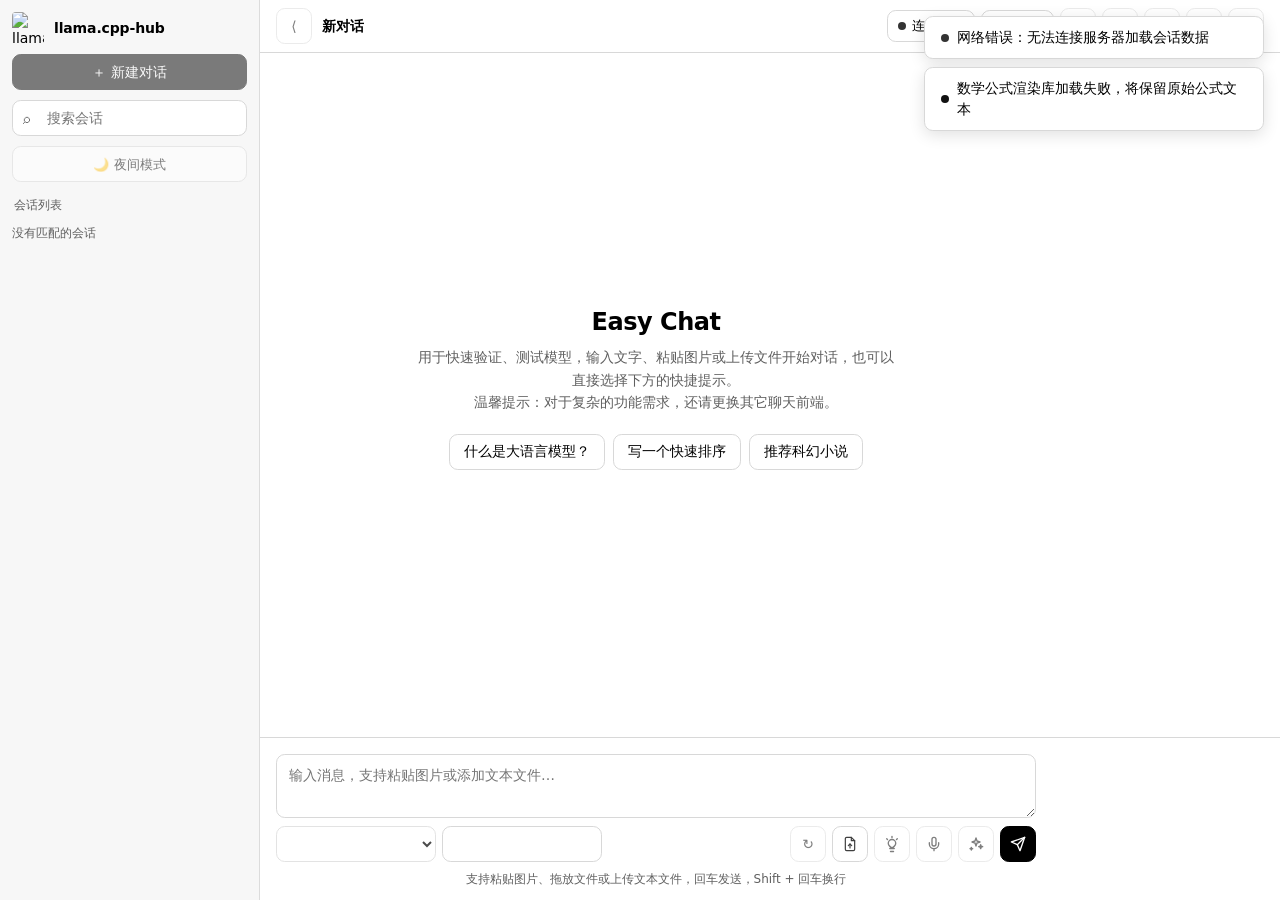
==== commit 553a8d2b: "增加：Easy Chat可以设置背景图片了（便宜实现，待补完）" ====
--- a/src/main/resources/web/chat/index.html
+++ b/src/main/resources/web/chat/index.html
@@ -298,6 +298,22 @@
               </div>
               <div class="settings-field">
                 <div class="settings-field-header">
+                  <label data-i18n="page.chat.main.settings.general.bg_image_label">聊天背景</label>
+                </div>
+                <p class="settings-field-desc" data-i18n="page.chat.main.settings.general.bg_image_desc">仅对当前浏览器生效，建议选择 1920×1080 以内、小于 2MB 的图片</p>
+                <div class="chat-bg-row">
+                  <div id="chatBgPreview" class="chat-bg-preview">
+                    <span class="chat-bg-placeholder" data-i18n="page.chat.main.settings.general.bg_image_placeholder">无背景</span>
+                  </div>
+                  <div class="chat-bg-actions">
+                    <input id="chatBgInput" class="hidden" type="file" accept="image/png,image/jpeg,image/gif,image/webp">
+                    <button id="chatBgUploadBtn" class="ghost-button" type="button" data-i18n="page.chat.main.settings.general.bg_image_upload">更换背景</button>
+                    <button id="chatBgDeleteBtn" class="ghost-button danger-text" type="button" disabled data-i18n="page.chat.main.settings.general.bg_image_delete">删除背景</button>
+                  </div>
+                </div>
+              </div>
+              <div class="settings-field">
+                <div class="settings-field-header">
                   <label for="systemPromptInput" data-i18n="page.chat.main.settings.general.system_label">系统提示词</label>
                 </div>
                 <p class="settings-field-desc" data-i18n="page.chat.main.settings.general.system_desc">定义当前助手的行为和角色，会在本会话使用该助手时发送</p>
@@ -595,6 +611,8 @@
     const MAX_TEXT_FILE_SIZE = 512 * 1024;
     const MAX_AUDIO_SIZE = Infinity;
     const MAX_VIDEO_SIZE = Infinity;
+    const MAX_CHAT_BG_SIZE = 2 * 1024 * 1024;
+    const CHAT_BG_STORAGE_KEY = 'llama-hub-chat-bg-image';
     const TEXT_FILE_EXTENSIONS = new Set(['txt', 'md', 'markdown', 'json', 'js', 'ts', 'tsx', 'jsx', 'java', 'py', 'go', 'rs', 'c', 'cpp', 'h', 'hpp', 'cs', 'sh', 'bat', 'ps1', 'yaml', 'yml', 'xml', 'html', 'css', 'sql', 'log']);
     let stateSaveTimer = 0;
     let stateSaveRetryTimer = 0;
@@ -768,6 +786,10 @@
       assistantAvatarInput: document.getElementById('assistantAvatarInput'),
       assistantAvatarUploadBtn: document.getElementById('assistantAvatarUploadBtn'),
       assistantAvatarDeleteBtn: document.getElementById('assistantAvatarDeleteBtn'),
+      chatBgPreview: document.getElementById('chatBgPreview'),
+      chatBgInput: document.getElementById('chatBgInput'),
+      chatBgUploadBtn: document.getElementById('chatBgUploadBtn'),
+      chatBgDeleteBtn: document.getElementById('chatBgDeleteBtn'),
       assistantUsageHint: document.getElementById('assistantUsageHint'),
       settingsStorageHint: document.getElementById('settingsStorageHint'),
       saveSettingsBtn: document.getElementById('saveSettingsBtn'),
@@ -3953,6 +3975,115 @@
       renderMessages();
       updateTypingIndicatorAvatar();
       await persistState({ immediate: true, showErrorToast: true });
+    }
+
+    /* ---- Chat background ---- */
+
+    function getChatBackgroundImage() {
+      try {
+        return localStorage.getItem(CHAT_BG_STORAGE_KEY) || '';
+      } catch (e) {
+        return '';
+      }
+    }
+
+    function setChatBackgroundImage(dataUrl) {
+      try {
+        if (dataUrl) {
+          localStorage.setItem(CHAT_BG_STORAGE_KEY, dataUrl);
+        } else {
+          localStorage.removeItem(CHAT_BG_STORAGE_KEY);
+        }
+      } catch (e) {
+        showToast('error', window.I18N.t('page.chat.main.settings.general.bg_image_storage_failed', '背景图片保存失败：浏览器存储空间不足'));
+      }
+    }
+
+    function applyChatBackground() {
+      const dataUrl = getChatBackgroundImage();
+      const main = document.querySelector('.main');
+      if (!main) {
+        return;
+      }
+      main.classList.toggle('has-background-image', !!dataUrl);
+      if (dataUrl) {
+        main.style.backgroundImage = 'url(' + escapeHtml(dataUrl) + ')';
+      } else {
+        main.style.backgroundImage = '';
+      }
+      syncChatBackgroundPreview();
+    }
+
+    function syncChatBackgroundPreview() {
+      const dataUrl = getChatBackgroundImage();
+      if (!els.chatBgPreview) {
+        return;
+      }
+      if (dataUrl) {
+        els.chatBgPreview.innerHTML = '<img src="' + escapeHtml(dataUrl) + '" alt="">';
+      } else {
+        const placeholder = window.I18N.t('page.chat.main.settings.general.bg_image_placeholder', '无背景');
+        els.chatBgPreview.innerHTML = '<span class="chat-bg-placeholder">' + escapeHtml(placeholder) + '</span>';
+      }
+      if (els.chatBgDeleteBtn) {
+        els.chatBgDeleteBtn.disabled = !dataUrl;
+      }
+    }
+
+    async function uploadChatBackground(file) {
+      if (!file) {
+        return;
+      }
+      const allowedTypes = ['image/png', 'image/jpeg', 'image/gif', 'image/webp'];
+      const allowedExts = ['png', 'jpg', 'jpeg', 'gif', 'webp'];
+      const fileName = file.name || '';
+      const ext = fileName.split('.').pop().toLowerCase();
+      if (!allowedTypes.includes(file.type) && !allowedExts.includes(ext)) {
+        showToast('error', window.I18N.t('page.chat.main.settings.general.bg_image_type_error', '请选择图片文件（png/jpg/jpeg/gif/webp）'));
+        return;
+      }
+      if (file.size > MAX_CHAT_BG_SIZE) {
+        showToast('error', window.I18N.t('page.chat.main.settings.general.bg_image_size_error', '背景图片需小于 2MB'));
+        return;
+      }
+
+      if (els.chatBgUploadBtn) {
+        els.chatBgUploadBtn.disabled = true;
+      }
+      if (els.chatBgDeleteBtn) {
+        els.chatBgDeleteBtn.disabled = true;
+      }
+
+      try {
+        const dataUrl = await new Promise((resolve, reject) => {
+          const reader = new FileReader();
+          reader.onload = () => resolve(reader.result);
+          reader.onerror = () => reject(new Error('读取文件失败'));
+          reader.readAsDataURL(file);
+        });
+        setChatBackgroundImage(dataUrl);
+        applyChatBackground();
+        showToast('success', window.I18N.t('page.chat.main.settings.general.bg_image_applied', '背景图片已应用'));
+      } catch (error) {
+        console.error('设置聊天背景失败', error);
+        showToast('error', window.I18N.t('page.chat.main.settings.general.bg_image_failed', '背景图片设置失败：{message}').replace('{message}', error?.message || '未知错误'));
+      } finally {
+        if (els.chatBgUploadBtn) {
+          els.chatBgUploadBtn.disabled = false;
+        }
+        if (els.chatBgDeleteBtn) {
+          els.chatBgDeleteBtn.disabled = !getChatBackgroundImage();
+        }
+        if (els.chatBgInput) {
+          els.chatBgInput.value = '';
+        }
+      }
+    }
+
+    function deleteChatBackground() {
+      setChatBackgroundImage('');
+      applyChatBackground();
+      showToast('success', window.I18N.t('page.chat.main.settings.general.bg_image_deleted', '背景图片已删除'));
     }
 
     /* ---- Avatar preview panel ---- */
@@ -9740,6 +9871,25 @@
           deleteAssistantAvatar();
         });
       }
+      if (els.chatBgUploadBtn && els.chatBgInput) {
+        els.chatBgUploadBtn.addEventListener('click', () => {
+          els.chatBgInput.click();
+        });
+        els.chatBgInput.addEventListener('change', event => {
+          const file = event.target.files?.[0];
+          if (file) {
+            void uploadChatBackground(file);
+          }
+        });
+      }
+      if (els.chatBgDeleteBtn) {
+        els.chatBgDeleteBtn.addEventListener('click', () => {
+          if (!getChatBackgroundImage()) {
+            return;
+          }
+          deleteChatBackground();
+        });
+      }
       if (els.messages) {
         els.messages.addEventListener('click', event => {
           const avatar = event.target.closest('.avatar');
@@ -10160,6 +10310,7 @@
 
     async function init() {
       initTheme();
+      applyChatBackground();
       try {
         const resp = await fetch('/api/sys/setting', { method: 'GET' });
         const result = await resp.json();
--- a/src/main/resources/web/chat/index.css
+++ b/src/main/resources/web/chat/index.css
@@ -476,6 +476,70 @@
   min-width: 0;
 }
 
+.main.has-background-image {
+  position: relative;
+  isolation: isolate;
+  background-size: cover;
+  background-position: center;
+  background-repeat: no-repeat;
+}
+
+/* 背景图上方的主题自适应遮罩层，用于淡化背景 */
+.main.has-background-image::before {
+  content: "";
+  position: absolute;
+  inset: 0;
+  background: color-mix(in srgb, var(--bg) 68%, transparent);
+  z-index: -1;
+  pointer-events: none;
+}
+
+.main.has-background-image .topbar {
+  background: color-mix(in srgb, var(--bg) 84%, transparent);
+  backdrop-filter: blur(8px);
+  -webkit-backdrop-filter: blur(8px);
+}
+
+.main.has-background-image .chat-scroll {
+  background: transparent;
+}
+
+.main.has-background-image .composer-shell {
+  background: transparent;
+}
+
+.main.has-background-image .composer-card {
+  background: color-mix(in srgb, var(--bg) 84%, transparent);
+  backdrop-filter: blur(8px);
+  -webkit-backdrop-filter: blur(8px);
+}
+
+.main.has-background-image .empty-card {
+  background: color-mix(in srgb, var(--bg) 84%, transparent);
+  backdrop-filter: blur(8px);
+  -webkit-backdrop-filter: blur(8px);
+}
+
+/* 消息气泡半透明，使背景隐约透出但文字仍可读 */
+.main.has-background-image .message {
+  background: color-mix(in srgb, var(--bg) 78%, transparent);
+  border-radius: calc(var(--radius) + 4px);
+  padding: 14px 16px;
+  margin: 6px 0;
+}
+
+.main.has-background-image .message + .message {
+  border-top: none;
+}
+
+.main.has-background-image .reasoning-box {
+  background: color-mix(in srgb, var(--muted-bg) 86%, transparent);
+}
+
+.main.has-background-image .message pre code {
+  background: color-mix(in srgb, var(--muted-bg) 86%, transparent);
+}
+
 /* ── Avatar preview panel (right sidebar) ── */
 .avatar-preview-panel {
   display: none;
@@ -1508,6 +1572,58 @@
 }
 
 .assistant-avatar-actions .ghost-button:disabled {
+  opacity: 0.5;
+  cursor: not-allowed;
+}
+
+.chat-bg-row {
+  display: flex;
+  align-items: center;
+  gap: 14px;
+  margin-top: 8px;
+}
+
+.chat-bg-preview {
+  width: 120px;
+  height: 72px;
+  border-radius: var(--radius);
+  overflow: hidden;
+  flex: 0 0 auto;
+  background: var(--muted-bg);
+  color: var(--muted);
+  display: inline-grid;
+  place-items: center;
+  font-size: 13px;
+  border: 1px solid var(--border);
+}
+
+.chat-bg-preview img {
+  width: 100%;
+  height: 100%;
+  object-fit: cover;
+  display: block;
+}
+
+.chat-bg-placeholder {
+  user-select: none;
+}
+
+.chat-bg-actions {
+  display: flex;
+  align-items: center;
+  gap: 8px;
+}
+
+.chat-bg-actions .ghost-button {
+  padding: 6px 12px;
+  font-size: 13px;
+}
+
+.chat-bg-actions .ghost-button.danger-text {
+  color: var(--danger);
+}
+
+.chat-bg-actions .ghost-button:disabled {
   opacity: 0.5;
   cursor: not-allowed;
 }
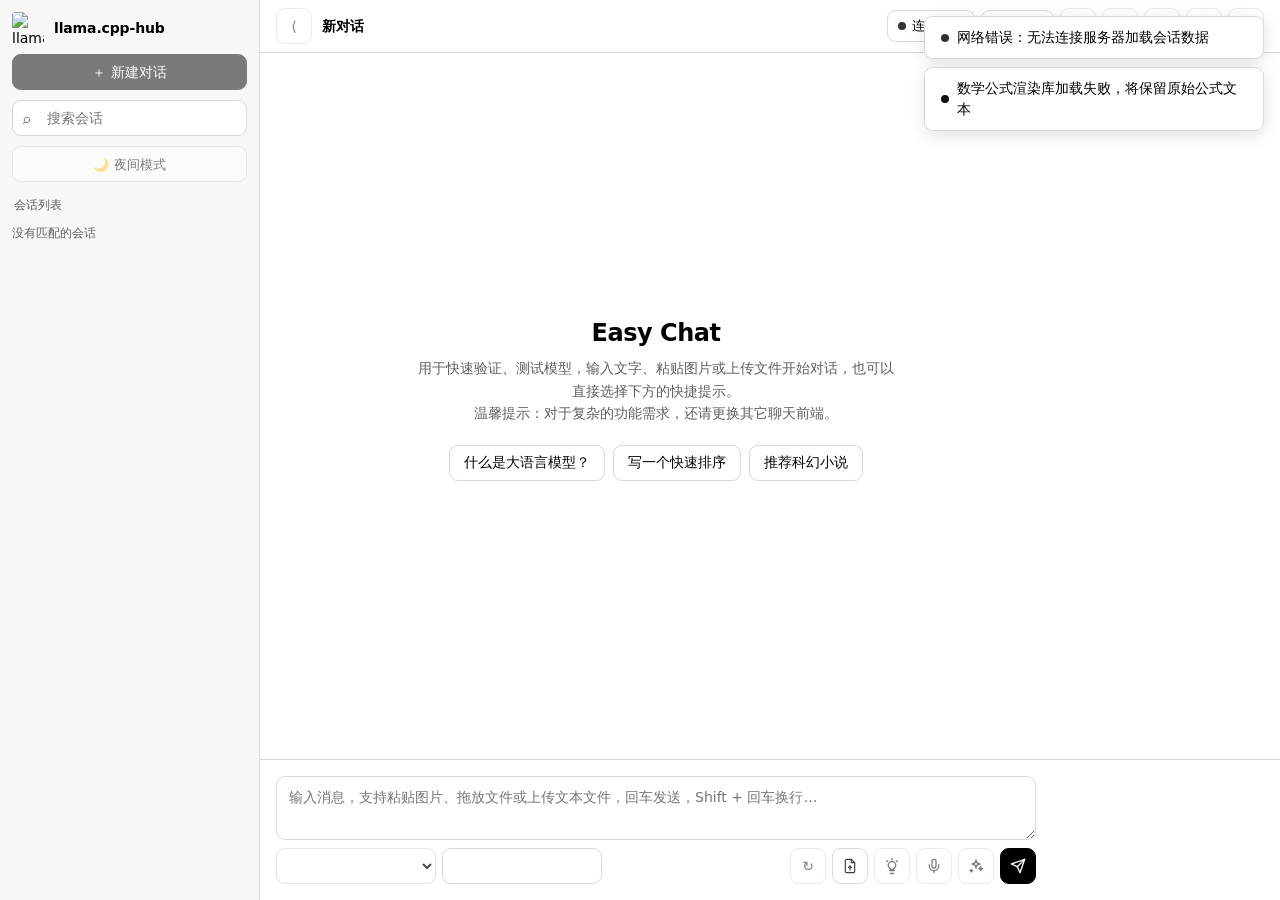
==== commit b75b6d51: "增加：Easy Chat背景的补充，更美观一些（未完持续）" ====
--- a/src/main/resources/web/chat/index.html
+++ b/src/main/resources/web/chat/index.html
@@ -117,7 +117,7 @@
               <span data-i18n="page.chat.main.composer.drop_zone">拖放文件到此处</span>
             </div>
           </div>
-          <textarea id="promptInput" class="composer-input" placeholder="输入消息，支持粘贴图片或添加文本文件…" data-i18n-attr="placeholder" data-i18n="page.chat.main.composer.placeholder"></textarea>
+          <textarea id="promptInput" class="composer-input" placeholder="输入消息，支持粘贴图片、拖放文件或上传文本文件，回车发送，Shift + 回车换行…" data-i18n-attr="placeholder" data-i18n="page.chat.main.composer.placeholder"></textarea>
           <input id="imageInput" class="hidden" type="file" multiple>
           <div class="composer-bar">
             <div class="composer-left">
@@ -173,7 +173,6 @@
             </div>
           </div>
         </div>
-        <div class="composer-hint" data-i18n="page.chat.main.composer.hint">支持粘贴图片、拖放文件或上传文本文件，回车发送，Shift + 回车换行</div>
       </section>
     </main>
     <aside id="avatarPreviewPanel" class="avatar-preview-panel" aria-hidden="true">
@@ -227,6 +226,10 @@
           <button class="settings-tab active" data-settings-tab="general" role="tab" type="button" data-i18n="page.chat.main.settings.tab.general">
             <svg viewBox="0 0 24 24" fill="none" stroke="currentColor" stroke-width="2" stroke-linecap="round" stroke-linejoin="round"><circle cx="12" cy="12" r="3"/><path d="M19.4 15a1.65 1.65 0 0 0 .33 1.82l.06.06a2 2 0 0 1-2.83 2.83l-.06-.06a1.65 1.65 0 0 0-1.82-.33 1.65 1.65 0 0 0-1 1.51V21a2 2 0 0 1-4 0v-.09A1.65 1.65 0 0 0 9 19.4a1.65 1.65 0 0 0-1.82.33l-.06.06a2 2 0 0 1-2.83-2.83l.06-.06A1.65 1.65 0 0 0 4.68 15a1.65 1.65 0 0 0-1.51-1H3a2 2 0 0 1 0-4h.09A1.65 1.65 0 0 0 4.6 9a1.65 1.65 0 0 0-.33-1.82l-.06-.06a2 2 0 0 1 2.83-2.83l.06.06A1.65 1.65 0 0 0 9 4.68a1.65 1.65 0 0 0 1-1.51V3a2 2 0 0 1 4 0v.09a1.65 1.65 0 0 0 1 1.51 1.65 1.65 0 0 0 1.82-.33l.06-.06a2 2 0 0 1 2.83 2.83l-.06.06A1.65 1.65 0 0 0 19.4 9a1.65 1.65 0 0 0 1.51 1H21a2 2 0 0 1 0 4h-.09a1.65 1.65 0 0 0-1.51 1z"/></svg>
             通用
+          </button>
+          <button class="settings-tab" data-settings-tab="background" role="tab" type="button" data-i18n="page.chat.main.settings.tab.background">
+            <svg viewBox="0 0 24 24" fill="none" stroke="currentColor" stroke-width="2" stroke-linecap="round" stroke-linejoin="round"><rect x="3" y="3" width="18" height="18" rx="2" ry="2"/><circle cx="8.5" cy="8.5" r="1.5"/><polyline points="21 15 16 10 5 21"/></svg>
+            背景
           </button>
           <button class="settings-tab" data-settings-tab="sampling" role="tab" type="button" data-i18n="page.chat.main.settings.tab.sampling">
             <svg viewBox="0 0 24 24" fill="none" stroke="currentColor" stroke-width="2" stroke-linecap="round" stroke-linejoin="round"><line x1="4" y1="21" x2="4" y2="14"/><line x1="4" y1="10" x2="4" y2="3"/><line x1="12" y1="21" x2="12" y2="12"/><line x1="12" y1="8" x2="12" y2="3"/><line x1="20" y1="21" x2="20" y2="16"/><line x1="20" y1="12" x2="20" y2="3"/><line x1="1" y1="14" x2="7" y2="14"/><line x1="9" y1="8" x2="15" y2="8"/><line x1="17" y1="16" x2="23" y2="16"/></svg>
@@ -298,22 +301,6 @@
               </div>
               <div class="settings-field">
                 <div class="settings-field-header">
-                  <label data-i18n="page.chat.main.settings.general.bg_image_label">聊天背景</label>
-                </div>
-                <p class="settings-field-desc" data-i18n="page.chat.main.settings.general.bg_image_desc">仅对当前浏览器生效，建议选择 1920×1080 以内、小于 2MB 的图片</p>
-                <div class="chat-bg-row">
-                  <div id="chatBgPreview" class="chat-bg-preview">
-                    <span class="chat-bg-placeholder" data-i18n="page.chat.main.settings.general.bg_image_placeholder">无背景</span>
-                  </div>
-                  <div class="chat-bg-actions">
-                    <input id="chatBgInput" class="hidden" type="file" accept="image/png,image/jpeg,image/gif,image/webp">
-                    <button id="chatBgUploadBtn" class="ghost-button" type="button" data-i18n="page.chat.main.settings.general.bg_image_upload">更换背景</button>
-                    <button id="chatBgDeleteBtn" class="ghost-button danger-text" type="button" disabled data-i18n="page.chat.main.settings.general.bg_image_delete">删除背景</button>
-                  </div>
-                </div>
-              </div>
-              <div class="settings-field">
-                <div class="settings-field-header">
                   <label for="systemPromptInput" data-i18n="page.chat.main.settings.general.system_label">系统提示词</label>
                 </div>
                 <p class="settings-field-desc" data-i18n="page.chat.main.settings.general.system_desc">定义当前助手的行为和角色，会在本会话使用该助手时发送</p>
@@ -348,6 +335,28 @@
                     <span class="toggle-slider"></span>
                   </span>
                 </label>
+              </div>
+            </div>
+          </div>
+
+          <div class="settings-section" data-settings-section="background">
+            <div class="settings-group">
+              <div class="settings-group-title" data-i18n="page.chat.main.settings.background.title">聊天背景</div>
+              <div class="settings-field">
+                <div class="settings-field-header">
+                  <label data-i18n="page.chat.main.settings.background.bg_image_label">当前背景</label>
+                </div>
+                <p class="settings-field-desc" data-i18n="page.chat.main.settings.background.bg_image_desc">仅对当前浏览器生效，建议选择 1920×1080 以内、小于 2MB 的图片</p>
+                <div class="chat-bg-row">
+                  <div id="chatBgPreview" class="chat-bg-preview">
+                    <span class="chat-bg-placeholder" data-i18n="page.chat.main.settings.background.bg_image_placeholder">无背景</span>
+                  </div>
+                  <div class="chat-bg-actions">
+                    <input id="chatBgInput" class="hidden" type="file" accept="image/png,image/jpeg,image/gif,image/webp">
+                    <button id="chatBgUploadBtn" class="ghost-button" type="button" data-i18n="page.chat.main.settings.background.bg_image_upload">更换背景</button>
+                    <button id="chatBgDeleteBtn" class="ghost-button danger-text" type="button" disabled data-i18n="page.chat.main.settings.background.bg_image_delete">删除背景</button>
+                  </div>
+                </div>
               </div>
             </div>
           </div>
@@ -3995,7 +4004,7 @@
           localStorage.removeItem(CHAT_BG_STORAGE_KEY);
         }
       } catch (e) {
-        showToast('error', window.I18N.t('page.chat.main.settings.general.bg_image_storage_failed', '背景图片保存失败：浏览器存储空间不足'));
+        showToast('error', window.I18N.t('page.chat.main.settings.background.bg_image_storage_failed', '背景图片保存失败：浏览器存储空间不足'));
       }
     }
 
@@ -4022,7 +4031,7 @@
       if (dataUrl) {
         els.chatBgPreview.innerHTML = '<img src="' + escapeHtml(dataUrl) + '" alt="">';
       } else {
-        const placeholder = window.I18N.t('page.chat.main.settings.general.bg_image_placeholder', '无背景');
+        const placeholder = window.I18N.t('page.chat.main.settings.background.bg_image_placeholder', '无背景');
         els.chatBgPreview.innerHTML = '<span class="chat-bg-placeholder">' + escapeHtml(placeholder) + '</span>';
       }
       if (els.chatBgDeleteBtn) {
@@ -4039,11 +4048,11 @@
       const fileName = file.name || '';
       const ext = fileName.split('.').pop().toLowerCase();
       if (!allowedTypes.includes(file.type) && !allowedExts.includes(ext)) {
-        showToast('error', window.I18N.t('page.chat.main.settings.general.bg_image_type_error', '请选择图片文件（png/jpg/jpeg/gif/webp）'));
+        showToast('error', window.I18N.t('page.chat.main.settings.background.bg_image_type_error', '请选择图片文件（png/jpg/jpeg/gif/webp）'));
         return;
       }
       if (file.size > MAX_CHAT_BG_SIZE) {
-        showToast('error', window.I18N.t('page.chat.main.settings.general.bg_image_size_error', '背景图片需小于 2MB'));
+        showToast('error', window.I18N.t('page.chat.main.settings.background.bg_image_size_error', '背景图片需小于 2MB'));
         return;
       }
 
@@ -4063,10 +4072,10 @@
         });
         setChatBackgroundImage(dataUrl);
         applyChatBackground();
-        showToast('success', window.I18N.t('page.chat.main.settings.general.bg_image_applied', '背景图片已应用'));
+        showToast('success', window.I18N.t('page.chat.main.settings.background.bg_image_applied', '背景图片已应用'));
       } catch (error) {
         console.error('设置聊天背景失败', error);
-        showToast('error', window.I18N.t('page.chat.main.settings.general.bg_image_failed', '背景图片设置失败：{message}').replace('{message}', error?.message || '未知错误'));
+        showToast('error', window.I18N.t('page.chat.main.settings.background.bg_image_failed', '背景图片设置失败：{message}').replace('{message}', error?.message || '未知错误'));
       } finally {
         if (els.chatBgUploadBtn) {
           els.chatBgUploadBtn.disabled = false;
@@ -4083,7 +4092,7 @@
     function deleteChatBackground() {
       setChatBackgroundImage('');
       applyChatBackground();
-      showToast('success', window.I18N.t('page.chat.main.settings.general.bg_image_deleted', '背景图片已删除'));
+      showToast('success', window.I18N.t('page.chat.main.settings.background.bg_image_deleted', '背景图片已删除'));
     }
 
     /* ---- Avatar preview panel ---- */
--- a/src/main/resources/web/chat/index.css
+++ b/src/main/resources/web/chat/index.css
@@ -2270,6 +2270,7 @@
   gap: 8px;
   overflow: visible;
   position: relative;
+  border-radius: var(--radius);
   transform: translateX(var(--chat-center-offset));
   transition: transform 0.2s ease;
 }
